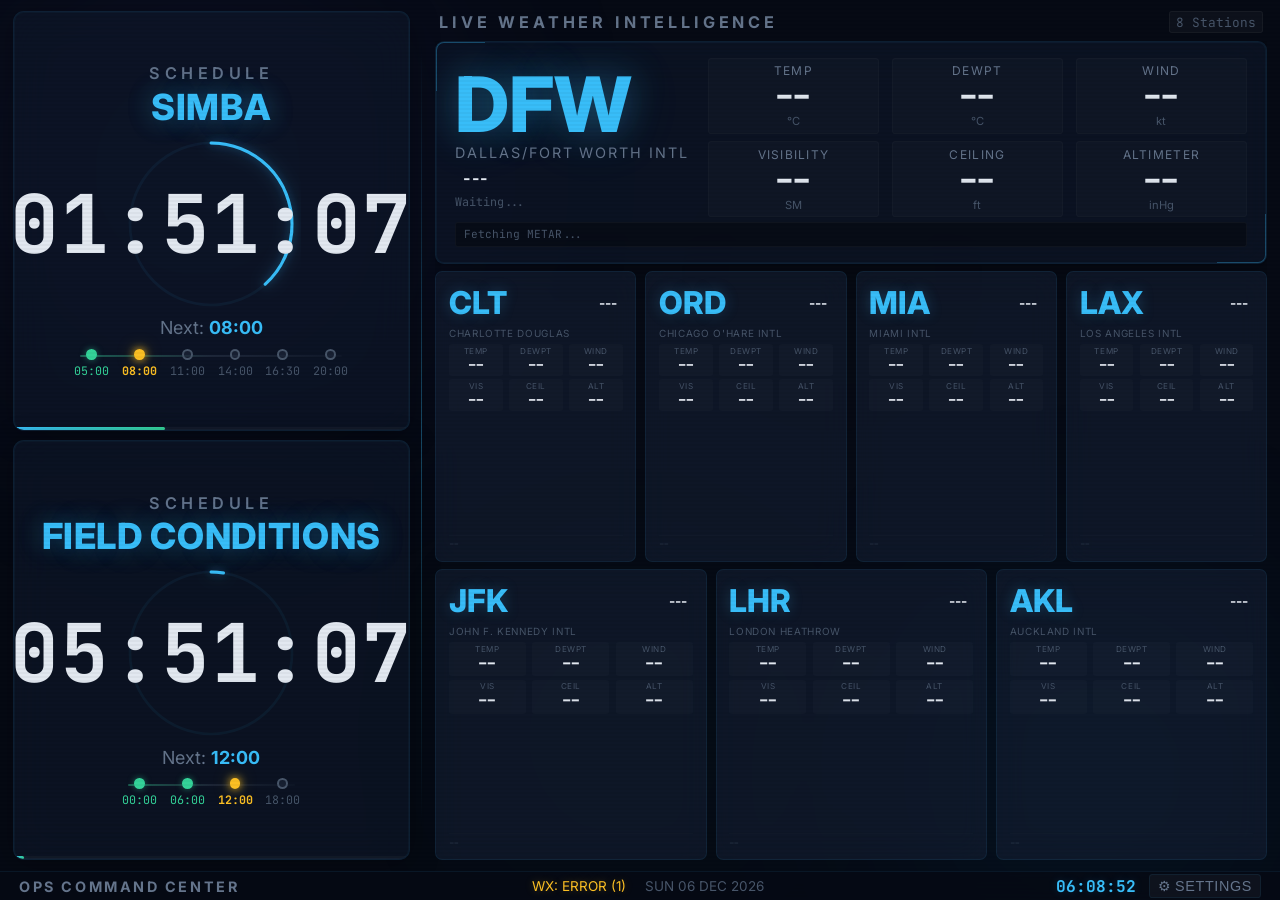
==== index.html @ a329bafd "Update schedule times for SIMBA and FIELD" ====
<!DOCTYPE html>
<html lang="en">
<head>
<meta charset="UTF-8">
<meta name="viewport" content="width=device-width, initial-scale=1.0">
<title>Operations Command Center</title>
<link rel="preconnect" href="https://fonts.googleapis.com">
<link rel="preconnect" href="https://fonts.gstatic.com" crossorigin>
<link href="https://fonts.googleapis.com/css2?family=Inter:wght@400;600;700;800&family=JetBrains+Mono:wght@400;700&display=swap" rel="stylesheet">
<style>
  :root {
    --bg-primary:    #060a14;
    --bg-card:       rgba(15, 23, 42, 0.65);
    --bg-card-alt:   rgba(22, 33, 55, 0.55);
    --bg-card-hover: rgba(30, 42, 66, 0.7);
    --border-color:  rgba(56, 189, 248, 0.08);
    --border-glow:   rgba(56, 189, 248, 0.22);
    --text-primary:  #e2e8f0;
    --text-muted:    #64748b;
    --text-dim:      #475569;
    --accent:        #38bdf8;
    --accent-glow:   rgba(56, 189, 248, 0.35);
    --accent-green:  #34d399;
    --accent-amber:  #fbbf24;
    --accent-red:    #f87171;
    --accent-purple: #a78bfa;
    --alert-bg:      rgba(251, 191, 36, 0.06);
    --alert-border:  rgba(251, 191, 36, 0.4);
    --alert-text:    #fbbf24;
    --alert-glow:    rgba(251, 191, 36, 0.3);
    --completed-dot: #34d399;
    --upcoming-dot:  rgba(30, 41, 59, 0.6);
    --glass-blur:    blur(20px);
    --ring-size:     clamp(9rem, 20vmin, 20rem);
    --bar-height:    3.2vh;
  }

  *, *::before, *::after {
    margin: 0; padding: 0; box-sizing: border-box;
  }

  html, body {
    width: 100vw;
    height: 100vh;
    overflow: hidden;
    font-family: 'Inter', 'Segoe UI', system-ui, -apple-system, sans-serif;
    background: var(--bg-primary);
    color: var(--text-primary);
  }

  /* ── Animated Background ── */
  .bg-mesh {
    position: fixed; inset: 0; z-index: 0;
    overflow: hidden; pointer-events: none;
  }
  .bg-mesh::before, .bg-mesh::after {
    content: ''; position: absolute;
    border-radius: 50%; filter: blur(120px); opacity: 0.25;
  }
  .bg-mesh::before {
    width: 55vw; height: 55vw;
    background: radial-gradient(circle, rgba(99, 102, 241, 0.45), transparent 70%);
    top: -20%; left: -12%;
    animation: mf1 25s ease-in-out infinite alternate;
  }
  .bg-mesh::after {
    width: 45vw; height: 45vw;
    background: radial-gradient(circle, rgba(14, 165, 233, 0.38), transparent 70%);
    bottom: -18%; right: -8%;
    animation: mf2 30s ease-in-out infinite alternate;
  }
  .bg-orb {
    position: absolute; width: 38vw; height: 38vw;
    border-radius: 50%; filter: blur(120px); opacity: 0.2;
    background: radial-gradient(circle, rgba(52, 211, 153, 0.2), transparent 70%);
    top: 55%; left: 30%;
    animation: mf3 22s ease-in-out infinite alternate;
  }
  .bg-orb2 {
    position: absolute; width: 30vw; height: 30vw;
    border-radius: 50%; filter: blur(120px); opacity: 0.18;
    background: radial-gradient(circle, rgba(251, 191, 36, 0.12), transparent 70%);
    top: 10%; right: 20%;
    animation: mf4 28s ease-in-out infinite alternate;
  }
  @keyframes mf1 { from { transform: translate(0,0) scale(1) } to { transform: translate(4vw, 6vh) scale(1.18) } }
  @keyframes mf2 { from { transform: translate(0,0) scale(1) } to { transform: translate(-5vw,-4vh) scale(1.12) } }
  @keyframes mf3 { from { transform: translate(0,0) scale(1) } to { transform: translate(6vw,-5vh) scale(0.88) } }
  @keyframes mf4 { from { transform: translate(0,0) scale(1) } to { transform: translate(-3vw, 4vh) scale(1.08) } }

  /* ── Scanlines Overlay ── */
  .scanlines {
    position: fixed; inset: 0; z-index: 2; pointer-events: none;
    background: repeating-linear-gradient(
      0deg, transparent, transparent 2px,
      rgba(0,0,0,0.03) 2px, rgba(0,0,0,0.03) 4px
    );
  }

  /* ── Main Layout ── */
  .dashboard {
    position: relative; z-index: 1;
    display: grid;
    grid-template-columns: 33vw 1fr;
    width: 100vw;
    height: calc(100vh - var(--bar-height));
  }

  /* ── Left Panel ── */
  .left-panel {
    display: grid; grid-template-rows: 1fr 1fr;
    gap: 1vh; padding: 1.2vh 1vw;
    position: relative;
  }
  .left-panel::after {
    content: ''; position: absolute;
    top: 5%; right: 0; bottom: 5%; width: 1px;
    background: linear-gradient(180deg, transparent, var(--accent-glow), transparent);
  }

  /* ── Right Panel ── */
  .right-panel {
    display: grid;
    grid-template-rows: auto 1fr;
    padding: 1.2vh 1vw;
    gap: 0.8vh;
    overflow: hidden;
  }

  /* ── Section Cards (Countdown) ── */
  .section-card {
    background: var(--bg-card);
    backdrop-filter: var(--glass-blur);
    -webkit-backdrop-filter: var(--glass-blur);
    border: 1px solid var(--border-color);
    border-radius: 1.2vmin;
    padding: 1.5vh 1.2vw;
    display: flex; flex-direction: column;
    justify-content: center; align-items: center;
    position: relative; overflow: hidden;
    transition: background 0.6s ease, border-color 0.6s ease, box-shadow 0.6s ease;
    box-shadow: 0 4px 30px rgba(0,0,0,0.3), inset 0 0 0 1px rgba(56, 189, 248, 0.04);
    animation: cardIn 0.8s ease-out both;
  }
  .section-card:nth-child(2) { animation-delay: 0.15s; }

  @keyframes cardIn {
    from { opacity: 0; transform: translateY(20px) scale(0.98); }
    to   { opacity: 1; transform: translateY(0) scale(1); }
  }

  .section-label {
    font-size: clamp(1rem, 1.8vmin, 1.8rem);
    text-transform: uppercase; letter-spacing: 0.35vw;
    color: var(--text-muted); margin-bottom: 0.2vh; font-weight: 600;
  }
  .section-title {
    font-size: clamp(2rem, 4vmin, 4rem);
    font-weight: 800; color: var(--accent); margin-bottom: 0.1vh;
    text-shadow: 0 0 25px var(--accent-glow), 0 0 50px rgba(56, 189, 248, 0.1);
    letter-spacing: 0.05vw;
  }

  /* ── Countdown Ring ── */
  .countdown-ring-wrap {
    position: relative;
    width: var(--ring-size); height: var(--ring-size);
    display: flex; align-items: center; justify-content: center;
    margin: 0.4vh 0;
  }
  .countdown-ring {
    position: absolute; inset: 0;
    width: 100%; height: 100%;
    transform: rotate(-90deg);
  }
  .ring-track  { fill: none; stroke: rgba(56, 189, 248, 0.06); stroke-width: 3; }
  .ring-fill   {
    fill: none; stroke: var(--accent); stroke-width: 3.5;
    stroke-linecap: round;
    transition: stroke-dashoffset 1s linear, stroke 0.6s ease;
    filter: drop-shadow(0 0 8px var(--accent-glow));
  }
  .ring-glow   {
    fill: none; stroke: var(--accent); stroke-width: 7;
    stroke-linecap: round; opacity: 0.12;
    transition: stroke-dashoffset 1s linear, stroke 0.6s ease;
    filter: blur(4px);
  }
  .ring-fill.alert-ring, .ring-glow.alert-ring {
    stroke: var(--accent-amber);
    filter: drop-shadow(0 0 10px var(--alert-glow));
  }

  .countdown-value {
    font-family: 'JetBrains Mono', monospace;
    font-size: clamp(3.5rem, 9vmin, 9rem);
    font-weight: 700; font-variant-numeric: tabular-nums;
    letter-spacing: 0.1vw; line-height: 1;
    color: var(--text-primary); z-index: 1;
    transition: color 0.6s ease, text-shadow 0.6s ease;
  }

  .next-label {
    font-size: clamp(1rem, 2vmin, 2rem);
    color: var(--text-muted); margin-bottom: 0.8vh;
  }
  .next-label span { color: var(--accent); font-weight: 700; }

  /* ── Progress Bar ── */
  .progress-track {
    position: absolute; bottom: 0; left: 0; right: 0; height: 3px;
    background: rgba(255,255,255,0.03);
    border-radius: 0 0 1.2vmin 1.2vmin; overflow: hidden;
  }
  .progress-fill {
    height: 100%; width: 0%;
    background: linear-gradient(90deg, var(--accent), var(--accent-green));
    border-radius: 0 2px 2px 0;
    transition: width 1s linear, background 0.6s ease;
    box-shadow: 0 0 8px rgba(56, 189, 248, 0.3);
  }
  .progress-fill.alert-progress {
    background: linear-gradient(90deg, var(--accent-amber), var(--accent-red));
    box-shadow: 0 0 8px rgba(251, 191, 36, 0.4);
  }

  /* ── Timeline Pips ── */
  .pip-row {
    display: flex; gap: 1vw;
    align-items: flex-start; margin-top: 0.4vh;
    position: relative;
  }
  .pip-row::before {
    content: ''; position: absolute;
    top: calc(clamp(0.3rem, 0.65vmin, 0.6rem));
    left: calc(clamp(0.3rem, 0.65vmin, 0.6rem));
    right: calc(clamp(0.3rem, 0.65vmin, 0.6rem));
    height: 2px;
    background: linear-gradient(90deg,
      rgba(52,211,153,0.4) 0%,
      rgba(71,85,105,0.3) 50%,
      rgba(30,41,59,0.2) 100%);
    z-index: 0; border-radius: 1px;
  }
  .pip {
    display: flex; flex-direction: column;
    align-items: center; gap: 0.3vh; z-index: 1;
  }
  .pip-dot {
    width: clamp(0.5rem, 1.2vmin, 1.1rem);
    height: clamp(0.5rem, 1.2vmin, 1.1rem);
    border-radius: 50%;
    background: var(--upcoming-dot);
    border: 2px solid var(--text-dim);
    transition: all 0.4s ease;
  }
  .pip-time {
    font-family: 'JetBrains Mono', monospace;
    font-size: clamp(0.7rem, 1.3vmin, 1.2rem);
    color: var(--text-dim); font-variant-numeric: tabular-nums;
  }
  .pip.completed .pip-dot {
    background: var(--completed-dot); border-color: var(--completed-dot);
    box-shadow: 0 0 6px rgba(52, 211, 153, 0.5);
  }
  .pip.completed .pip-time { color: var(--completed-dot); }
  .pip.current .pip-dot {
    background: var(--accent-amber); border-color: var(--accent-amber);
    box-shadow: 0 0 8px var(--accent-amber), 0 0 18px rgba(251,191,36,0.35);
    animation: pipPulse 1.5s ease-in-out infinite;
  }
  .pip.current .pip-time { color: var(--accent-amber); font-weight: 700; }

  @keyframes pipPulse {
    0%, 100% { box-shadow: 0 0 5px rgba(251,191,36,0.4), 0 0 12px rgba(251,191,36,0.15); }
    50%      { box-shadow: 0 0 12px rgba(251,191,36,0.9), 0 0 24px rgba(251,191,36,0.35); }
  }

  /* ── Alert State ── */
  .section-card.alert-active {
    background: var(--alert-bg);
    border-color: var(--alert-border);
    box-shadow: 0 0 50px rgba(251,191,36,0.1), inset 0 0 0 1px rgba(251,191,36,0.12);
    animation: secPulse 2s ease-in-out infinite;
  }
  .section-card.alert-active .countdown-value {
    color: var(--alert-text);
    text-shadow: 0 0 25px var(--alert-glow), 0 0 50px rgba(251,191,36,0.15);
  }
  .section-card.alert-active .section-title {
    color: var(--alert-text);
    text-shadow: 0 0 20px var(--alert-glow);
  }
  @keyframes secPulse {
    0%, 100% { box-shadow: 0 0 35px rgba(251,191,36,0.08), inset 0 0 0 1px rgba(251,191,36,0.08); }
    50%      { box-shadow: 0 0 60px rgba(251,191,36,0.2), inset 0 0 0 1px rgba(251,191,36,0.18); }
  }

  /* ── Weather Panel Header ── */
  .wx-panel-header {
    display: flex; align-items: center;
    justify-content: space-between; padding: 0 0.3vw;
  }
  .wx-panel-title {
    font-size: clamp(1rem, 1.8vmin, 1.7rem);
    text-transform: uppercase; letter-spacing: 0.3vw;
    color: var(--text-muted); font-weight: 700;
  }
  .wx-panel-badge {
    font-family: 'JetBrains Mono', monospace;
    font-size: clamp(0.8rem, 1.4vmin, 1.3rem);
    color: var(--text-dim);
    padding: 0.2vh 0.5vw;
    background: rgba(255,255,255,0.03);
    border-radius: 0.3vmin;
    border: 1px solid rgba(255,255,255,0.04);
  }

  /* ── Weather Content ── */
  .wx-content {
    display: grid;
    grid-template-rows: auto 1fr;
    gap: 0.8vh;
    overflow: hidden;
  }

  /* ── DFW Hero Card ── */
  .weather-hero {
    background: var(--bg-card);
    backdrop-filter: var(--glass-blur);
    -webkit-backdrop-filter: var(--glass-blur);
    border: 1px solid var(--border-color);
    border-radius: 1vmin;
    padding: 1.8vh 1.5vw;
    display: grid;
    grid-template-columns: auto 1fr;
    grid-template-rows: 1fr auto;
    gap: 0.5vh 1.5vw;
    align-items: center;
    box-shadow: 0 4px 30px rgba(0,0,0,0.3), inset 0 0 0 1px rgba(56,189,248,0.05);
    animation: cardIn 0.8s ease-out 0.2s both;
    position: relative; overflow: hidden;
  }
  .weather-hero::before {
    content: ''; position: absolute; top: -1px; left: -1px;
    width: 50px; height: 50px;
    border-top: 2px solid var(--accent);
    border-left: 2px solid var(--accent);
    border-radius: 1vmin 0 0 0; opacity: 0.3;
  }
  .weather-hero::after {
    content: ''; position: absolute; bottom: -1px; right: -1px;
    width: 50px; height: 50px;
    border-bottom: 2px solid var(--accent);
    border-right: 2px solid var(--accent);
    border-radius: 0 0 1vmin 0; opacity: 0.3;
  }

  .hero-left {
    grid-row: 1 / 2;
    display: flex; flex-direction: column;
    align-items: flex-start;
  }
  .hero-icao {
    font-family: 'Inter', sans-serif;
    font-size: clamp(4rem, 8.5vmin, 8.5rem);
    font-weight: 800; color: var(--accent); line-height: 1;
    text-shadow: 0 0 35px var(--accent-glow), 0 0 70px rgba(56,189,248,0.12);
  }
  .hero-airport-name {
    font-size: clamp(0.9rem, 1.6vmin, 1.5rem);
    color: var(--text-muted); text-transform: uppercase;
    letter-spacing: 0.15vw; margin-top: 0.2vh;
  }
  .hero-conditions {
    display: flex; align-items: center;
    gap: 0.5vw; margin-top: 0.5vh;
  }
  .hero-conditions-badge {
    font-size: clamp(1rem, 1.8vmin, 1.7rem);
    padding: 0.3vh 0.6vw; border-radius: 0.4vmin;
    font-weight: 700; letter-spacing: 0.05vw;
  }
  .hero-wx-icon {
    font-size: clamp(2.5rem, 4.5vmin, 4.5rem);
    line-height: 1;
    filter: drop-shadow(0 0 4px rgba(255,255,255,0.15));
  }
  .hero-obs-time {
    font-family: 'JetBrains Mono', monospace;
    font-size: clamp(0.7rem, 1.3vmin, 1.2rem);
    color: var(--text-dim); margin-top: 0.3vh;
  }

  .hero-details {
    grid-row: 1 / 2;
    display: grid;
    grid-template-columns: repeat(3, 1fr);
    gap: 0.6vw 1vw;
    align-self: center;
  }
  .hero-metric {
    display: flex; flex-direction: column;
    align-items: center; gap: 0.1vh;
    padding: 0.5vh 0.3vw;
    border-radius: 0.4vmin;
    background: rgba(255,255,255,0.02);
    border: 1px solid rgba(255,255,255,0.02);
  }
  .hero-metric-label {
    font-size: clamp(0.75rem, 1.3vmin, 1.2rem);
    text-transform: uppercase; letter-spacing: 0.1vw;
    color: var(--text-muted);
  }
  .hero-metric-value {
    font-family: 'JetBrains Mono', monospace;
    font-size: clamp(1.8rem, 3.8vmin, 3.8rem);
    font-weight: 700; color: var(--text-primary); line-height: 1;
  }
  .hero-metric-unit {
    font-size: clamp(0.7rem, 1.2vmin, 1.1rem);
    color: var(--text-dim);
  }

  .hero-metar-raw {
    grid-column: 1 / -1;
    font-family: 'JetBrains Mono', monospace;
    font-size: clamp(0.7rem, 1.2vmin, 1.1rem);
    color: var(--text-dim);
    background: rgba(0,0,0,0.3);
    padding: 0.5vh 0.6vw;
    border-radius: 0.3vmin;
    white-space: nowrap; overflow: hidden; text-overflow: ellipsis;
    border: 1px solid rgba(255,255,255,0.03);
  }

  /* ── Flight Category Badges ── */
  .cat-vfr  { background: rgba(52,211,153,0.12); color: #34d399; border: 1px solid rgba(52,211,153,0.2); }
  .cat-mvfr { background: rgba(96,165,250,0.12); color: #60a5fa; border: 1px solid rgba(96,165,250,0.2); }
  .cat-ifr  { background: rgba(248,113,113,0.12); color: #f87171; border: 1px solid rgba(248,113,113,0.2); }
  .cat-lifr { background: rgba(232,121,249,0.12); color: #e879f9; border: 1px solid rgba(232,121,249,0.2); }
  .wx-ok    { color: var(--text-muted); }
  .wx-stale { color: var(--accent-amber); text-shadow: 0 0 8px rgba(251,191,36,0.3); }

  /* ── Airport Grid ── */
  .airport-grid {
    display: grid;
    grid-template-columns: repeat(12, 1fr);
    grid-auto-rows: 1fr;
    gap: 0.8vh 0.7vw;
    overflow: hidden;
  }
  /* Row 1: 4 cards × 3 cols each = 12 */
  .airport-card:nth-child(-n+4) { grid-column: span 3; }
  /* Row 2: 3 cards × 4 cols each = 12 */
  .airport-card:nth-child(n+5)  { grid-column: span 4; }

  .airport-card {
    background: var(--bg-card-alt);
    backdrop-filter: blur(14px);
    -webkit-backdrop-filter: blur(14px);
    border: 1px solid var(--border-color);
    border-radius: 0.8vmin;
    padding: 1.2vh 1vw;
    display: flex; flex-direction: column; gap: 0.4vh;
    transition: all 0.3s ease;
    animation: cardIn 0.6s ease-out both;
    position: relative; overflow: hidden;
  }
  .airport-card:nth-child(1) { animation-delay: .25s; }
  .airport-card:nth-child(2) { animation-delay: .30s; }
  .airport-card:nth-child(3) { animation-delay: .35s; }
  .airport-card:nth-child(4) { animation-delay: .40s; }
  .airport-card:nth-child(5) { animation-delay: .45s; }
  .airport-card:nth-child(6) { animation-delay: .50s; }
  .airport-card:nth-child(7) { animation-delay: .55s; }
  .airport-card:hover {
    background: var(--bg-card-hover);
    border-color: var(--border-glow);
    box-shadow: 0 0 25px rgba(56,189,248,0.06);
    transform: translateY(-1px);
  }
  body.no-hover .airport-card:hover {
    background: var(--bg-card-alt);
    border-color: var(--border-color);
    box-shadow: none;
    transform: none;
  }
  body.no-color-code .val-green,
  body.no-color-code .val-amber,
  body.no-color-code .val-red {
    color: var(--text-primary) !important;
    text-shadow: none !important;
  }
  body.no-cat-accent .airport-card::before {
    display: none !important;
  }

  .airport-header {
    display: flex; justify-content: space-between;
    align-items: center; margin-bottom: 0.1vh;
  }
  .airport-icao-wrap {
    display: flex; align-items: center; gap: 0.3vw;
  }
  .airport-icao {
    font-size: clamp(1.8rem, 3.5vmin, 3.5rem);
    font-weight: 800; color: var(--accent);
    text-shadow: 0 0 14px rgba(56,189,248,0.25);
  }
  .airport-wx-icon {
    font-size: clamp(1.1rem, 2.2vmin, 2.1rem);
  }
  .airport-name {
    font-size: clamp(0.6rem, 1.1vmin, 1rem);
    color: var(--text-dim); text-transform: uppercase;
    letter-spacing: 0.05vw; margin-bottom: 0.2vh;
  }
  .airport-conditions {
    font-size: clamp(0.8rem, 1.5vmin, 1.4rem);
    padding: 0.2vh 0.45vw; border-radius: 0.3vmin; font-weight: 700;
  }

  .airport-metrics {
    display: grid; grid-template-columns: 1fr 1fr 1fr;
    gap: 0.4vh 0.5vw;
  }
  .airport-metric {
    display: flex; flex-direction: column;
    align-items: center; min-width: 0;
    padding: 0.3vh 0.2vw;
    border-radius: 0.3vmin;
    background: rgba(255,255,255,0.015);
  }
  .airport-metric-label {
    font-size: clamp(0.5rem, 0.9vmin, 0.85rem);
    color: var(--text-dim); text-transform: uppercase;
    letter-spacing: 0.04vw; line-height: 1.1;
  }
  .airport-metric-value {
    font-family: 'JetBrains Mono', monospace;
    font-size: clamp(0.85rem, 1.7vmin, 1.6rem);
    font-weight: 700; color: var(--text-primary);
    white-space: nowrap; overflow: hidden;
    text-overflow: ellipsis; max-width: 100%;
    line-height: 1.15;
  }

  /* ── Metric Value Color Coding ── */
  .val-green  { color: #34d399; text-shadow: 0 0 6px rgba(52,211,153,0.2); }
  .val-amber  { color: #fbbf24; text-shadow: 0 0 6px rgba(251,191,36,0.2); }
  .val-red    { color: #f87171; text-shadow: 0 0 6px rgba(248,113,113,0.25); }

  /* ── Flight Category Card Accent ── */
  .airport-card::before {
    content: ''; position: absolute; top: 8%; bottom: 8%;
    left: 0; width: 3px; border-radius: 0 2px 2px 0;
    background: var(--card-cat-color, transparent);
    box-shadow: 0 0 8px var(--card-cat-color, transparent);
    transition: background 0.5s ease, box-shadow 0.5s ease;
  }

  /* Row 2 cards get slightly bigger metric values since they have more room */
  .airport-card:nth-child(n+5) .airport-metric-value {
    font-size: clamp(0.95rem, 1.9vmin, 1.8rem);
  }

  .airport-metar-raw {
    font-family: 'JetBrains Mono', monospace;
    font-size: clamp(0.55rem, 1vmin, 0.95rem);
    color: var(--text-dim); opacity: 0.5;
    white-space: nowrap; overflow: hidden; text-overflow: ellipsis;
    margin-top: auto; padding-top: 0.3vh;
    border-top: 1px solid rgba(255,255,255,0.03);
  }

  /* ── Bottom Bar ── */
  .bottom-bar {
    position: fixed; bottom: 0; left: 0;
    width: 100vw; height: var(--bar-height);
    background: rgba(6,10,20,0.85);
    backdrop-filter: blur(16px);
    -webkit-backdrop-filter: blur(16px);
    border-top: 1px solid rgba(56,189,248,0.08);
    display: flex; justify-content: space-between;
    align-items: center;
    padding: 0 1.5vw;
    font-size: clamp(0.75rem, 1.4vmin, 1.3rem);
    color: var(--text-dim); z-index: 10;
  }
  .bottom-bar-title {
    letter-spacing: 0.2vw; font-weight: 700;
    color: var(--text-muted);
    font-size: clamp(0.85rem, 1.6vmin, 1.5rem);
  }
  .bottom-bar-center {
    display: flex; gap: 1.5vw; align-items: center;
    font-size: clamp(0.8rem, 1.5vmin, 1.4rem);
  }
  .clock {
    font-family: 'JetBrains Mono', monospace;
    color: var(--accent); font-variant-numeric: tabular-nums;
    font-weight: 700; font-size: clamp(1rem, 1.8vmin, 1.7rem);
    text-shadow: 0 0 10px rgba(56,189,248,0.2);
  }

  /* ── Settings Button ── */
  .settings-btn {
    background: rgba(255,255,255,0.04);
    border: 1px solid var(--border-color);
    border-radius: 0.4vmin;
    color: var(--text-muted);
    font-size: clamp(0.9rem, 1.6vmin, 1.5rem);
    padding: 0.3vh 0.6vw;
    cursor: pointer;
    transition: all 0.3s ease;
    display: flex; align-items: center; gap: 0.3vw;
    letter-spacing: 0.05vw;
  }
  .settings-btn:hover {
    color: var(--accent); border-color: var(--border-glow);
    box-shadow: 0 0 12px rgba(56,189,248,0.12);
    background: rgba(56,189,248,0.06);
  }
  .settings-btn .gear-icon {
    display: inline-block;
    transition: transform 0.5s ease;
  }
  .settings-btn:hover .gear-icon {
    transform: rotate(90deg);
  }

  /* ── Settings Modal ── */
  .settings-overlay {
    position: fixed; inset: 0; z-index: 200;
    background: rgba(0,0,0,0.65);
    backdrop-filter: blur(8px);
    display: flex; align-items: center; justify-content: center;
    opacity: 0; pointer-events: none;
    transition: opacity 0.35s ease;
  }
  .settings-overlay.open {
    opacity: 1; pointer-events: all;
  }
  .settings-modal {
    background: rgba(15,23,42,0.95);
    backdrop-filter: blur(24px);
    border: 1px solid var(--border-glow);
    border-radius: 1.2vmin;
    padding: 3vh 2.5vw;
    width: min(90vw, 600px);
    max-height: 85vh;
    overflow-y: auto;
    box-shadow: 0 0 80px rgba(56,189,248,0.12), 0 25px 60px rgba(0,0,0,0.5);
    transform: scale(0.92) translateY(20px);
    transition: transform 0.35s ease;
    scrollbar-width: thin;
    scrollbar-color: rgba(56,189,248,0.15) transparent;
  }
  .settings-overlay.open .settings-modal {
    transform: scale(1) translateY(0);
  }
  .settings-modal-header {
    display: flex; align-items: center; justify-content: space-between;
    margin-bottom: 2.5vh;
    padding-bottom: 1.5vh;
    border-bottom: 1px solid var(--border-color);
  }
  .settings-modal-title {
    font-size: clamp(1.2rem, 2.2vmin, 2rem);
    font-weight: 800; color: var(--accent);
    text-shadow: 0 0 20px var(--accent-glow);
    letter-spacing: 0.1vw;
  }
  .settings-close-btn {
    background: rgba(255,255,255,0.04);
    border: 1px solid var(--border-color);
    border-radius: 0.4vmin;
    color: var(--text-muted);
    font-size: clamp(1rem, 1.6vmin, 1.5rem);
    padding: 0.3vh 0.6vw;
    cursor: pointer;
    transition: all 0.3s ease;
  }
  .settings-close-btn:hover {
    color: var(--accent-red); border-color: rgba(248,113,113,0.3);
    background: rgba(248,113,113,0.08);
  }
  .settings-section {
    margin-bottom: 2.5vh;
  }
  .settings-section-title {
    font-size: clamp(0.85rem, 1.4vmin, 1.3rem);
    text-transform: uppercase; letter-spacing: 0.2vw;
    color: var(--text-muted); font-weight: 700;
    margin-bottom: 1.2vh;
  }
  .theme-grid {
    display: grid;
    grid-template-columns: repeat(3, 1fr);
    gap: 1vh 1vw;
  }
  .theme-card {
    background: rgba(255,255,255,0.02);
    border: 2px solid var(--border-color);
    border-radius: 0.8vmin;
    padding: 1.5vh 1vw;
    cursor: pointer;
    transition: all 0.3s ease;
    text-align: center;
  }
  .theme-card:hover {
    border-color: var(--border-glow);
    background: rgba(56,189,248,0.04);
    transform: translateY(-2px);
    box-shadow: 0 4px 20px rgba(0,0,0,0.3);
  }
  .theme-card.active {
    border-color: var(--accent);
    background: rgba(56,189,248,0.08);
    box-shadow: 0 0 25px rgba(56,189,248,0.15), inset 0 0 0 1px rgba(56,189,248,0.1);
  }
  .theme-preview {
    width: 100%; height: clamp(2rem, 4vmin, 3.5rem);
    border-radius: 0.4vmin; margin-bottom: 0.8vh;
    position: relative; overflow: hidden;
  }
  .theme-name {
    font-size: clamp(0.7rem, 1.2vmin, 1.1rem);
    font-weight: 700; color: var(--text-primary);
    margin-bottom: 0.2vh;
  }
  .theme-desc {
    font-size: clamp(0.55rem, 0.9vmin, 0.85rem);
    color: var(--text-dim);
  }
  .settings-option {
    display: flex; align-items: center; justify-content: space-between;
    padding: 1vh 0;
    border-bottom: 1px solid rgba(255,255,255,0.03);
  }
  .settings-option:last-child { border-bottom: none; }
  .settings-option-label {
    font-size: clamp(0.8rem, 1.3vmin, 1.2rem);
    color: var(--text-secondary);
  }
  .settings-option-desc {
    font-size: clamp(0.55rem, 0.9vmin, 0.85rem);
    color: var(--text-dim); margin-top: 0.2vh;
  }
  /* Toggle Switch */
  .toggle-switch {
    position: relative;
    width: clamp(2.5rem, 4vmin, 3.5rem);
    height: clamp(1.3rem, 2.2vmin, 2rem);
    background: rgba(255,255,255,0.08);
    border-radius: 2rem;
    cursor: pointer;
    transition: background 0.3s ease;
    border: 1px solid rgba(255,255,255,0.06);
  }
  .toggle-switch.on {
    background: rgba(56,189,248,0.3);
    border-color: rgba(56,189,248,0.4);
  }
  .toggle-switch::after {
    content: '';
    position: absolute;
    top: 2px; left: 2px;
    width: calc(clamp(1.3rem, 2.2vmin, 2rem) - 6px);
    height: calc(clamp(1.3rem, 2.2vmin, 2rem) - 6px);
    background: var(--text-muted);
    border-radius: 50%;
    transition: all 0.3s ease;
  }
  .toggle-switch.on::after {
    left: calc(100% - clamp(1.3rem, 2.2vmin, 2rem) + 4px);
    background: var(--accent);
    box-shadow: 0 0 8px var(--accent-glow);
  }

  /* ── Settings Select Dropdown ── */
  .settings-select {
    background: rgba(255,255,255,0.06);
    border: 1px solid rgba(255,255,255,0.1);
    border-radius: 0.4vmin;
    color: var(--text-primary);
    font-family: 'JetBrains Mono', monospace;
    font-size: clamp(0.65rem, 1.1vmin, 1rem);
    padding: 0.4vh 0.6vw;
    cursor: pointer;
    outline: none;
    transition: border-color 0.3s ease;
    -webkit-appearance: none;
    appearance: none;
    background-image: url("data:image/svg+xml,%3Csvg xmlns='http://www.w3.org/2000/svg' width='10' height='6'%3E%3Cpath d='M0 0l5 6 5-6z' fill='%2364748b'/%3E%3C/svg%3E");
    background-repeat: no-repeat;
    background-position: right 0.5vw center;
    padding-right: 1.5vw;
  }
  .settings-select:focus {
    border-color: var(--accent);
    box-shadow: 0 0 8px rgba(56,189,248,0.15);
  }
  .settings-select option {
    background: #1e293b;
    color: #e2e8f0;
  }

  /* ── Settings Range Slider ── */
  .settings-range-wrap {
    display: flex; align-items: center; gap: 0.5vw;
  }
  .settings-range-val {
    font-family: 'JetBrains Mono', monospace;
    font-size: clamp(0.6rem, 1vmin, 0.9rem);
    color: var(--accent); min-width: 2.5em; text-align: center;
  }
  .settings-range {
    -webkit-appearance: none; appearance: none;
    width: clamp(5rem, 10vmin, 8rem);
    height: 4px;
    background: rgba(255,255,255,0.08);
    border-radius: 2px;
    outline: none;
    cursor: pointer;
  }
  .settings-range::-webkit-slider-thumb {
    -webkit-appearance: none; appearance: none;
    width: clamp(0.8rem, 1.4vmin, 1.2rem);
    height: clamp(0.8rem, 1.4vmin, 1.2rem);
    background: var(--accent);
    border-radius: 50%;
    box-shadow: 0 0 6px var(--accent-glow);
    cursor: pointer;
  }
  .settings-range::-moz-range-thumb {
    width: clamp(0.8rem, 1.4vmin, 1.2rem);
    height: clamp(0.8rem, 1.4vmin, 1.2rem);
    background: var(--accent);
    border-radius: 50%;
    border: none;
    box-shadow: 0 0 6px var(--accent-glow);
    cursor: pointer;
  }
</style>
</head><body>
  <div class="bg-mesh"><div class="bg-orb"></div><div class="bg-orb2"></div></div>
  <div class="scanlines"></div>

  <div class="dashboard">
    <!-- ─── Left Panel: SIMBA & Field ─── -->
    <div class="left-panel">

      <div class="section-card" id="simba-section">
        <div class="section-label">Schedule</div>
        <div class="section-title">SIMBA</div>
        <div class="countdown-ring-wrap">
          <svg class="countdown-ring" viewBox="0 0 200 200">
            <circle class="ring-track" cx="100" cy="100" r="90"/>
            <circle class="ring-glow"  cx="100" cy="100" r="90" id="simba-ring-glow" stroke-dasharray="565.49" stroke-dashoffset="565.49"/>
            <circle class="ring-fill"  cx="100" cy="100" r="90" id="simba-ring"      stroke-dasharray="565.49" stroke-dashoffset="565.49"/>
          </svg>
          <div class="countdown-value" id="simba-countdown">--:--:--</div>
        </div>
        <div class="next-label">Next: <span id="simba-next">--:--</span></div>
        <div class="pip-row" id="simba-pips"></div>
        <div class="progress-track"><div class="progress-fill" id="simba-progress"></div></div>
      </div>

      <div class="section-card" id="field-section">
        <div class="section-label">Schedule</div>
        <div class="section-title">FIELD CONDITIONS</div>
        <div class="countdown-ring-wrap">
          <svg class="countdown-ring" viewBox="0 0 200 200">
            <circle class="ring-track" cx="100" cy="100" r="90"/>
            <circle class="ring-glow"  cx="100" cy="100" r="90" id="field-ring-glow" stroke-dasharray="565.49" stroke-dashoffset="565.49"/>
            <circle class="ring-fill"  cx="100" cy="100" r="90" id="field-ring"      stroke-dasharray="565.49" stroke-dashoffset="565.49"/>
          </svg>
          <div class="countdown-value" id="field-countdown">--:--:--</div>
        </div>
        <div class="next-label">Next: <span id="field-next">--:--</span></div>
        <div class="pip-row" id="field-pips"></div>
        <div class="progress-track"><div class="progress-fill" id="field-progress"></div></div>
      </div>

    </div>

    <!-- ─── Right Panel: Weather ─── -->
    <div class="right-panel">

      <div class="wx-panel-header">
        <div class="wx-panel-title">Live Weather Intelligence</div>
        <div class="wx-panel-badge">8 Stations</div>
      </div>

      <div class="wx-content">
        <!-- DFW Hero Card -->
        <div class="weather-hero" id="wx-dfw">
          <div class="hero-left">
            <a href="dfw.html" style="text-decoration:none;color:inherit;" title="Open detailed DFW weather">
              <div class="hero-icao" style="cursor:pointer;">DFW</div>
            </a>
            <div class="hero-airport-name">Dallas/Fort Worth Intl</div>
            <div class="hero-conditions">
              <span class="hero-conditions-badge" id="dfw-cat">---</span>
              <span class="hero-wx-icon" id="dfw-icon"></span>
            </div>
            <div class="hero-obs-time" id="dfw-obs">Waiting...</div>
          </div>
          <div class="hero-details">
            <div class="hero-metric">
              <div class="hero-metric-label">Temp</div>
              <div class="hero-metric-value" id="dfw-temp">--</div>
              <div class="hero-metric-unit">&deg;C</div>
            </div>
            <div class="hero-metric">
              <div class="hero-metric-label">Dewpt</div>
              <div class="hero-metric-value" id="dfw-dewpt">--</div>
              <div class="hero-metric-unit">&deg;C</div>
            </div>
            <div class="hero-metric">
              <div class="hero-metric-label">Wind</div>
              <div class="hero-metric-value" id="dfw-wind">--</div>
              <div class="hero-metric-unit">kt</div>
            </div>
            <div class="hero-metric">
              <div class="hero-metric-label">Visibility</div>
              <div class="hero-metric-value" id="dfw-vis">--</div>
              <div class="hero-metric-unit">SM</div>
            </div>
            <div class="hero-metric">
              <div class="hero-metric-label">Ceiling</div>
              <div class="hero-metric-value" id="dfw-ceil">--</div>
              <div class="hero-metric-unit">ft</div>
            </div>
            <div class="hero-metric">
              <div class="hero-metric-label">Altimeter</div>
              <div class="hero-metric-value" id="dfw-alt">--</div>
              <div class="hero-metric-unit">inHg</div>
            </div>
          </div>
          <div class="hero-metar-raw" id="dfw-metar">Fetching METAR...</div>
        </div>

        <!-- Airport Grid (7 stations) -->
        <div class="airport-grid">

          <div class="airport-card" id="wx-clt">
            <div class="airport-header">
              <div class="airport-icao-wrap">
                <a href="clt.html" style="text-decoration:none;color:inherit;" title="Open detailed CLT weather"><span class="airport-icao" style="cursor:pointer;">CLT</span></a>
                <span class="airport-wx-icon" id="clt-icon"></span>
              </div>
              <span class="airport-conditions" id="clt-cat">---</span>
            </div>
            <div class="airport-name">Charlotte Douglas</div>
            <div class="airport-metrics">
              <div class="airport-metric"><span class="airport-metric-label">Temp</span><span class="airport-metric-value" id="clt-temp">--</span></div>
              <div class="airport-metric"><span class="airport-metric-label">Dewpt</span><span class="airport-metric-value" id="clt-dewpt">--</span></div>
              <div class="airport-metric"><span class="airport-metric-label">Wind</span><span class="airport-metric-value" id="clt-wind">--</span></div>
              <div class="airport-metric"><span class="airport-metric-label">Vis</span><span class="airport-metric-value" id="clt-vis">--</span></div>
              <div class="airport-metric"><span class="airport-metric-label">Ceil</span><span class="airport-metric-value" id="clt-ceil">--</span></div>
              <div class="airport-metric"><span class="airport-metric-label">Alt</span><span class="airport-metric-value" id="clt-alt">--</span></div>
            </div>
            <div class="airport-metar-raw" id="clt-metar">--</div>
          </div>

          <div class="airport-card" id="wx-ord">
            <div class="airport-header">
              <div class="airport-icao-wrap">
                <span class="airport-icao">ORD</span>
                <span class="airport-wx-icon" id="ord-icon"></span>
              </div>
              <span class="airport-conditions" id="ord-cat">---</span>
            </div>
            <div class="airport-name">Chicago O'Hare Intl</div>
            <div class="airport-metrics">
              <div class="airport-metric"><span class="airport-metric-label">Temp</span><span class="airport-metric-value" id="ord-temp">--</span></div>
              <div class="airport-metric"><span class="airport-metric-label">Dewpt</span><span class="airport-metric-value" id="ord-dewpt">--</span></div>
              <div class="airport-metric"><span class="airport-metric-label">Wind</span><span class="airport-metric-value" id="ord-wind">--</span></div>
              <div class="airport-metric"><span class="airport-metric-label">Vis</span><span class="airport-metric-value" id="ord-vis">--</span></div>
              <div class="airport-metric"><span class="airport-metric-label">Ceil</span><span class="airport-metric-value" id="ord-ceil">--</span></div>
              <div class="airport-metric"><span class="airport-metric-label">Alt</span><span class="airport-metric-value" id="ord-alt">--</span></div>
            </div>
            <div class="airport-metar-raw" id="ord-metar">--</div>
          </div>

          <div class="airport-card" id="wx-mia">
            <div class="airport-header">
              <div class="airport-icao-wrap">
                <span class="airport-icao">MIA</span>
                <span class="airport-wx-icon" id="mia-icon"></span>
              </div>
              <span class="airport-conditions" id="mia-cat">---</span>
            </div>
            <div class="airport-name">Miami Intl</div>
            <div class="airport-metrics">
              <div class="airport-metric"><span class="airport-metric-label">Temp</span><span class="airport-metric-value" id="mia-temp">--</span></div>
              <div class="airport-metric"><span class="airport-metric-label">Dewpt</span><span class="airport-metric-value" id="mia-dewpt">--</span></div>
              <div class="airport-metric"><span class="airport-metric-label">Wind</span><span class="airport-metric-value" id="mia-wind">--</span></div>
              <div class="airport-metric"><span class="airport-metric-label">Vis</span><span class="airport-metric-value" id="mia-vis">--</span></div>
              <div class="airport-metric"><span class="airport-metric-label">Ceil</span><span class="airport-metric-value" id="mia-ceil">--</span></div>
              <div class="airport-metric"><span class="airport-metric-label">Alt</span><span class="airport-metric-value" id="mia-alt">--</span></div>
            </div>
            <div class="airport-metar-raw" id="mia-metar">--</div>
          </div>

          <div class="airport-card" id="wx-lax">
            <div class="airport-header">
              <div class="airport-icao-wrap">
                <span class="airport-icao">LAX</span>
                <span class="airport-wx-icon" id="lax-icon"></span>
              </div>
              <span class="airport-conditions" id="lax-cat">---</span>
            </div>
            <div class="airport-name">Los Angeles Intl</div>
            <div class="airport-metrics">
              <div class="airport-metric"><span class="airport-metric-label">Temp</span><span class="airport-metric-value" id="lax-temp">--</span></div>
              <div class="airport-metric"><span class="airport-metric-label">Dewpt</span><span class="airport-metric-value" id="lax-dewpt">--</span></div>
              <div class="airport-metric"><span class="airport-metric-label">Wind</span><span class="airport-metric-value" id="lax-wind">--</span></div>
              <div class="airport-metric"><span class="airport-metric-label">Vis</span><span class="airport-metric-value" id="lax-vis">--</span></div>
              <div class="airport-metric"><span class="airport-metric-label">Ceil</span><span class="airport-metric-value" id="lax-ceil">--</span></div>
              <div class="airport-metric"><span class="airport-metric-label">Alt</span><span class="airport-metric-value" id="lax-alt">--</span></div>
            </div>
            <div class="airport-metar-raw" id="lax-metar">--</div>
          </div>

          <div class="airport-card" id="wx-jfk">
            <div class="airport-header">
              <div class="airport-icao-wrap">
                <span class="airport-icao">JFK</span>
                <span class="airport-wx-icon" id="jfk-icon"></span>
              </div>
              <span class="airport-conditions" id="jfk-cat">---</span>
            </div>
            <div class="airport-name">John F. Kennedy Intl</div>
            <div class="airport-metrics">
              <div class="airport-metric"><span class="airport-metric-label">Temp</span><span class="airport-metric-value" id="jfk-temp">--</span></div>
              <div class="airport-metric"><span class="airport-metric-label">Dewpt</span><span class="airport-metric-value" id="jfk-dewpt">--</span></div>
              <div class="airport-metric"><span class="airport-metric-label">Wind</span><span class="airport-metric-value" id="jfk-wind">--</span></div>
              <div class="airport-metric"><span class="airport-metric-label">Vis</span><span class="airport-metric-value" id="jfk-vis">--</span></div>
              <div class="airport-metric"><span class="airport-metric-label">Ceil</span><span class="airport-metric-value" id="jfk-ceil">--</span></div>
              <div class="airport-metric"><span class="airport-metric-label">Alt</span><span class="airport-metric-value" id="jfk-alt">--</span></div>
            </div>
            <div class="airport-metar-raw" id="jfk-metar">--</div>
          </div>

          <div class="airport-card" id="wx-lhr">
            <div class="airport-header">
              <div class="airport-icao-wrap">
                <span class="airport-icao">LHR</span>
                <span class="airport-wx-icon" id="lhr-icon"></span>
              </div>
              <span class="airport-conditions" id="lhr-cat">---</span>
            </div>
            <div class="airport-name">London Heathrow</div>
            <div class="airport-metrics">
              <div class="airport-metric"><span class="airport-metric-label">Temp</span><span class="airport-metric-value" id="lhr-temp">--</span></div>
              <div class="airport-metric"><span class="airport-metric-label">Dewpt</span><span class="airport-metric-value" id="lhr-dewpt">--</span></div>
              <div class="airport-metric"><span class="airport-metric-label">Wind</span><span class="airport-metric-value" id="lhr-wind">--</span></div>
              <div class="airport-metric"><span class="airport-metric-label">Vis</span><span class="airport-metric-value" id="lhr-vis">--</span></div>
              <div class="airport-metric"><span class="airport-metric-label">Ceil</span><span class="airport-metric-value" id="lhr-ceil">--</span></div>
              <div class="airport-metric"><span class="airport-metric-label">Alt</span><span class="airport-metric-value" id="lhr-alt">--</span></div>
            </div>
            <div class="airport-metar-raw" id="lhr-metar">--</div>
          </div>

          <div class="airport-card" id="wx-akl">
            <div class="airport-header">
              <div class="airport-icao-wrap">
                <span class="airport-icao">AKL</span>
                <span class="airport-wx-icon" id="akl-icon"></span>
              </div>
              <span class="airport-conditions" id="akl-cat">---</span>
            </div>
            <div class="airport-name">Auckland Intl</div>
            <div class="airport-metrics">
              <div class="airport-metric"><span class="airport-metric-label">Temp</span><span class="airport-metric-value" id="akl-temp">--</span></div>
              <div class="airport-metric"><span class="airport-metric-label">Dewpt</span><span class="airport-metric-value" id="akl-dewpt">--</span></div>
              <div class="airport-metric"><span class="airport-metric-label">Wind</span><span class="airport-metric-value" id="akl-wind">--</span></div>
              <div class="airport-metric"><span class="airport-metric-label">Vis</span><span class="airport-metric-value" id="akl-vis">--</span></div>
              <div class="airport-metric"><span class="airport-metric-label">Ceil</span><span class="airport-metric-value" id="akl-ceil">--</span></div>
              <div class="airport-metric"><span class="airport-metric-label">Alt</span><span class="airport-metric-value" id="akl-alt">--</span></div>
            </div>
            <div class="airport-metar-raw" id="akl-metar">--</div>
          </div>

        </div><!-- /airport-grid -->
      </div><!-- /wx-content -->
    </div><!-- /right-panel -->
  </div><!-- /dashboard -->

  <!-- ─── Bottom Bar ─── -->
  <div class="bottom-bar">
    <span class="bottom-bar-title">OPS COMMAND CENTER</span>
    <div class="bottom-bar-center">
      <span id="wx-status" class="wx-ok">WX: Initializing</span>
      <span id="date-display"></span>
    </div>
    <div style="display:flex;align-items:center;gap:1vw;">
      <span class="clock" id="live-clock">--:--:--</span>
      <button class="settings-btn" id="settings-btn" title="Settings">
        <span class="gear-icon">&#9881;</span> SETTINGS
      </button>
    </div>
  </div>

  <!-- ─── Settings Modal ─── -->
  <div class="settings-overlay" id="settings-overlay">
    <div class="settings-modal">
      <div class="settings-modal-header">
        <span class="settings-modal-title">&#9881; Settings</span>
        <button class="settings-close-btn" id="settings-close">&times;</button>
      </div>

      <!-- Themes -->
      <div class="settings-section">
        <div class="settings-section-title">Theme</div>
        <div class="theme-grid" id="theme-grid">

          <div class="theme-card active" data-theme="default">
            <div class="theme-preview" style="background:linear-gradient(135deg,#060a14,#0f172a,#1e293b);"></div>
            <div class="theme-name">Deep Space</div>
            <div class="theme-desc">Default dark blue theme</div>
          </div>

          <div class="theme-card" data-theme="midnight">
            <div class="theme-preview" style="background:linear-gradient(135deg,#0a0a0f,#1a1a2e,#16213e);"></div>
            <div class="theme-name">Midnight</div>
            <div class="theme-desc">Ultra dark indigo</div>
          </div>

          <div class="theme-card" data-theme="emerald">
            <div class="theme-preview" style="background:linear-gradient(135deg,#041210,#0a2520,#0f3b30);"></div>
            <div class="theme-name">Emerald Ops</div>
            <div class="theme-desc">Green tactical display</div>
          </div>

          <div class="theme-card" data-theme="amber">
            <div class="theme-preview" style="background:linear-gradient(135deg,#140e04,#251a0a,#3b2810);"></div>
            <div class="theme-name">Amber Alert</div>
            <div class="theme-desc">Warm amber operations</div>
          </div>

          <div class="theme-card" data-theme="crimson">
            <div class="theme-preview" style="background:linear-gradient(135deg,#140408,#250a10,#3b101a);"></div>
            <div class="theme-name">Crimson</div>
            <div class="theme-desc">Red-toned dark theme</div>
          </div>

          <div class="theme-card" data-theme="arctic">
            <div class="theme-preview" style="background:linear-gradient(135deg,#0a1018,#101c2e,#182a40);"></div>
            <div class="theme-name">Arctic</div>
            <div class="theme-desc">Ice-cold pale blue</div>
          </div>

        </div>
      </div>

      <!-- Display Options -->
      <div class="settings-section">
        <div class="settings-section-title">Display</div>
        <div class="settings-option">
          <div>
            <div class="settings-option-label">Scanlines Effect</div>
            <div class="settings-option-desc">CRT-style overlay lines</div>
          </div>
          <div class="toggle-switch on" id="toggle-scanlines"></div>
        </div>
        <div class="settings-option">
          <div>
            <div class="settings-option-label">Background Animation</div>
            <div class="settings-option-desc">Floating orb animations</div>
          </div>
          <div class="toggle-switch on" id="toggle-bg-anim"></div>
        </div>
        <div class="settings-option">
          <div>
            <div class="settings-option-label">Card Hover Effects</div>
            <div class="settings-option-desc">Glow on hover for airport cards</div>
          </div>
          <div class="toggle-switch on" id="toggle-hover"></div>
        </div>
        <div class="settings-option">
          <div>
            <div class="settings-option-label">Metric Color Coding</div>
            <div class="settings-option-desc">Color wind/vis/ceiling by severity</div>
          </div>
          <div class="toggle-switch on" id="toggle-color-code"></div>
        </div>
        <div class="settings-option">
          <div>
            <div class="settings-option-label">Category Accent Bars</div>
            <div class="settings-option-desc">Flight-cat color bar on cards</div>
          </div>
          <div class="toggle-switch on" id="toggle-cat-accent"></div>
        </div>
        <div class="settings-option">
          <div>
            <div class="settings-option-label">Raw METAR Display</div>
            <div class="settings-option-desc">Show raw METAR text on cards</div>
          </div>
          <div class="toggle-switch on" id="toggle-metar"></div>
        </div>
      </div>

      <!-- Clock & Data -->
      <div class="settings-section">
        <div class="settings-section-title">Clock & Data</div>
        <div class="settings-option">
          <div>
            <div class="settings-option-label">Clock Format</div>
            <div class="settings-option-desc">12-hour or 24-hour clock</div>
          </div>
          <select class="settings-select" id="select-clock-fmt">
            <option value="24h">24H</option>
            <option value="12h">12H</option>
          </select>
        </div>
        <div class="settings-option">
          <div>
            <div class="settings-option-label">Weather Poll Interval</div>
            <div class="settings-option-desc">How often to refresh weather</div>
          </div>
          <select class="settings-select" id="select-wx-poll">
            <option value="60000">1 min</option>
            <option value="180000">3 min</option>
            <option value="300000" selected>5 min</option>
            <option value="600000">10 min</option>
          </select>
        </div>
        <div class="settings-option">
          <div>
            <div class="settings-option-label">Display Scale</div>
            <div class="settings-option-desc">Adjust size for wall display</div>
          </div>
          <div class="settings-range-wrap">
            <input type="range" class="settings-range" id="range-scale" min="80" max="150" value="100" step="5">
            <span class="settings-range-val" id="scale-val">100%</span>
          </div>
        </div>
      </div>

      <!-- Brightness -->
      <div class="settings-section">
        <div class="settings-section-title">Brightness & Contrast</div>
        <div class="settings-option">
          <div>
            <div class="settings-option-label">Screen Brightness</div>
            <div class="settings-option-desc">Dim for dark rooms</div>
          </div>
          <div class="settings-range-wrap">
            <input type="range" class="settings-range" id="range-brightness" min="40" max="100" value="100" step="5">
            <span class="settings-range-val" id="brightness-val">100%</span>
          </div>
        </div>
      </div>
    </div>
  </div>
  <!-- ─── JavaScript ─── -->
  <script>
    /* ═══════════════════════════════════════════════════════════════
       OPERATIONS COMMAND CENTER — JavaScript Engine
       ═══════════════════════════════════════════════════════════════ */

    // ── Schedules (24h local time [hour, minute]) ──
    const SIMBA = [[5,0],[8,0],[11,0],[14,0],[16,30],[20,0]];
    const FIELD = [[0,0],[6,0],[12,0],[18,0]];

    // ── Alert: 10 minutes before event ──
    const ALERT_WINDOW_MS = 10 * 60 * 1000;
    const CIRC = 565.49;

    // ── Weather Config ──
    const STATIONS = {
      dfw: 'KDFW', clt: 'KCLT', ord: 'KORD', mia: 'KMIA',
      lax: 'KLAX', jfk: 'KJFK', lhr: 'EGLL', akl: 'NZAA'
    };
    const WX_BASE  = 'https://aviationweather.gov/api/data/metar';
    const WX_PROXIES = [
      '',  // try direct first (aviationweather.gov supports CORS)
      'https://api.allorigins.win/raw?url='
    ];
    const WPOLL = 5 * 60 * 1000;     // poll every 5 min
    const STALE_MS = 15 * 60 * 1000; // stale after 15 min
    const FETCH_TIMEOUT = 30000;      // 30s fetch timeout
    const MAX_CONSECUTIVE_ERRORS = 10; // reload after this many consecutive fetch failures
    const AUTO_RELOAD_MS = 12 * 60 * 60 * 1000; // auto-reload every 12 hours for memory hygiene
    const pageLoadTime = Date.now();
    let lastWxFetch = 0;
    let consecutiveFetchErrors = 0;

    // ── Settings State (moved early to avoid temporal dead zone) ──
    let settings = {
      theme: 'default',
      scanlines: true,
      bgAnim: true,
      hoverEffects: true,
      colorCode: true,
      catAccent: true,
      showMetar: true,
      clockFmt: '24h',
      wxPoll: 300000,
      scale: 100,
      brightness: 100
    };
    // Load saved settings early
    try {
      const saved = localStorage.getItem('ops-settings');
      if (saved) settings = { ...settings, ...JSON.parse(saved) };
    } catch(e) {}

    // ── DOM References ──
    const $ = id => document.getElementById(id);

    const simbaPips = $('simba-pips'), fieldPips = $('field-pips');
    const simbaSec  = $('simba-section'), fieldSec  = $('field-section');
    const simbaCD   = $('simba-countdown'), fieldCD   = $('field-countdown');
    const simbaNx   = $('simba-next'),  fieldNx   = $('field-next');
    const simbaRing = $('simba-ring'),  fieldRing = $('field-ring');
    const simbaGlow = $('simba-ring-glow'), fieldGlow = $('field-ring-glow');
    const simbaBar  = $('simba-progress'),  fieldBar  = $('field-progress');
    const clockEl   = $('live-clock'), dateEl = $('date-display'), wxStatus = $('wx-status');

    // ── Helpers ──
    function pad2(n) { return String(n).padStart(2, '0'); }
    function pad3(n) { return String(n).padStart(3, '0'); }
    function fmtHHMM(h, m) { return pad2(h) + ':' + pad2(m); }

    function fmtCountdown(ms) {
      if (ms <= 0) return '00:00:00';
      const h = Math.floor(ms / 3600000);
      const m = Math.floor((ms % 3600000) / 60000);
      const s = Math.floor((ms % 60000) / 1000);
      return pad2(h) + ':' + pad2(m) + ':' + pad2(s);
    }

    function buildTime(d, hm) {
      const t = new Date(d);
      t.setHours(hm[0], hm[1], 0, 0);
      return t;
    }

    // ── Build Pip Timeline ──
    function buildPips(container, schedule) {
      container.innerHTML = '';
      schedule.forEach(hm => {
        const pip = document.createElement('div');
        pip.className = 'pip';
        pip.innerHTML =
          '<div class="pip-dot"></div>' +
          '<div class="pip-time">' + fmtHHMM(hm[0], hm[1]) + '</div>';
        container.appendChild(pip);
      });
    }

    // ── Update Section (countdown, ring, pips, alert state) ──
    function updateSection(now, sch, pips, secEl, cdEl, nxEl, ringEl, glowEl, progEl) {
      const today = [];
      sch.forEach(hm => today.push(buildTime(now, hm)));

      // Update pip states
      const pipEls = pips.querySelectorAll('.pip');
      let nextIdx = -1;
      for (let i = 0; i < today.length; i++) {
        pipEls[i].classList.remove('completed', 'current');
        if (now >= today[i]) {
          pipEls[i].classList.add('completed');
        } else if (nextIdx === -1) {
          nextIdx = i;
          pipEls[i].classList.add('current');
        }
      }

      // Find next and previous event times
      let nextTime, prevTime;
      if (nextIdx === -1) {
        // All events done today, wrap to first event tomorrow
        prevTime = today[today.length - 1];
        nextTime = new Date(today[0]);
        nextTime.setDate(nextTime.getDate() + 1);
      } else if (nextIdx === 0) {
        // Before first event, prev is last event yesterday
        prevTime = new Date(today[today.length - 1]);
        prevTime.setDate(prevTime.getDate() - 1);
        nextTime = today[0];
      } else {
        prevTime = today[nextIdx - 1];
        nextTime = today[nextIdx];
      }

      const diff = nextTime - now;
      cdEl.textContent = fmtCountdown(diff);
      nxEl.textContent = fmtHHMM(nextTime.getHours(), nextTime.getMinutes());

      // Ring + bar progress: full interval between prev → next event
      const totalInterval = nextTime - prevTime;
      const elapsed = now - prevTime;
      const ratio = Math.max(0, Math.min(1, elapsed / totalInterval));
      const offset = CIRC * (1 - ratio);
      ringEl.style.strokeDashoffset = offset;
      glowEl.style.strokeDashoffset = offset;

      // Progress bar
      progEl.style.width = (ratio * 100) + '%';

      // Alert state (10 min before)
      const isAlert = diff <= ALERT_WINDOW_MS && diff > 0;
      secEl.classList.toggle('alert-active', isAlert);
      ringEl.classList.toggle('alert-ring', isAlert);
      glowEl.classList.toggle('alert-ring', isAlert);
      progEl.classList.toggle('alert-progress', isAlert);
      if (isAlert) {
        cdEl.style.color = '';
        cdEl.style.textShadow = '';
      } else {
        cdEl.style.color = '';
        cdEl.style.textShadow = '';
      }
    }

    // ── Main Tick (every second) ──
    function tick() {
      const now = new Date();

      // Update clock
      clockEl.textContent = pad2(now.getHours()) + ':' + pad2(now.getMinutes()) + ':' + pad2(now.getSeconds());

      // Update date
      const days = ['SUN','MON','TUE','WED','THU','FRI','SAT'];
      const months = ['JAN','FEB','MAR','APR','MAY','JUN','JUL','AUG','SEP','OCT','NOV','DEC'];
      dateEl.textContent = days[now.getDay()] + ' ' + pad2(now.getDate()) + ' ' + months[now.getMonth()] + ' ' + now.getFullYear();

      // Update sections
      updateSection(now, SIMBA, simbaPips, simbaSec, simbaCD, simbaNx, simbaRing, simbaGlow, simbaBar);
      updateSection(now, FIELD, fieldPips, fieldSec, fieldCD, fieldNx, fieldRing, fieldGlow, fieldBar);

      // Wx staleness check
      if (lastWxFetch > 0) {
        const age = Date.now() - lastWxFetch;
        if (age > STALE_MS) {
          wxStatus.textContent = 'WX: STALE (' + Math.floor(age / 60000) + 'm ago)';
          wxStatus.className = 'wx-stale';
        }
      }
    }

    // ── Weather Icon from METAR ──
    function getWxIcon(wx, clouds) {
      const w = (wx || '').toLowerCase();
      if (w.includes('ts') || w.includes('thunder'))  return '\u26C8\uFE0F';
      if (w.includes('sn') || w.includes('snow'))     return '\u2744\uFE0F';
      if (w.includes('fz') || w.includes('freez'))    return '\u{1F9CA}';
      if (w.includes('ra') || w.includes('rain') || w.includes('dz')) return '\u{1F327}\uFE0F';
      if (w.includes('fg') || w.includes('fog'))      return '\u{1F32B}\uFE0F';
      if (w.includes('br') || w.includes('mist') || w.includes('hz') || w.includes('haze')) return '\u{1F32B}\uFE0F';
      if (clouds) {
        for (const c of clouds) {
          if (c.cover === 'OVC' || c.cover === 'BKN') return '\u2601\uFE0F';
          if (c.cover === 'SCT') return '\u26C5';
          if (c.cover === 'FEW') return '\u{1F324}\uFE0F';
        }
      }
      return '\u2600\uFE0F';
    }

    // ── Ceiling from cloud layers ──
    function getCeiling(clouds) {
      if (!clouds || clouds.length === 0) return 'CLR';
      let lowest = null;
      for (const c of clouds) {
        if (c.cover === 'BKN' || c.cover === 'OVC') {
          const base = c.base || 0;
          if (lowest === null || base < lowest) lowest = base;
        }
      }
      if (lowest !== null) return lowest.toLocaleString();
      // No ceiling, report lowest layer
      const first = clouds[0];
      return (first.cover || 'CLR') + (first.base ? ' ' + first.base.toLocaleString() : '');
    }

    // ── Color-code metric values based on aviation severity ──
    function colorWind(el, wspd, wgst) {
      if (!settings.colorCode) { el.className = 'airport-metric-value'; return; }
      const spd = wgst || wspd;
      el.className = 'airport-metric-value' + (spd >= 25 ? ' val-red' : spd >= 15 ? ' val-amber' : '');
    }
    function colorVis(el, vis) {
      if (!settings.colorCode) { el.className = 'airport-metric-value'; return; }
      const v = parseFloat(vis);
      if (isNaN(v)) return;
      el.className = 'airport-metric-value' + (v < 3 ? ' val-red' : v < 5 ? ' val-amber' : v >= 5 ? ' val-green' : '');
    }
    function colorCeil(el, ceil) {
      if (!settings.colorCode) { el.className = 'airport-metric-value'; return; }
      const c = parseInt(String(ceil).replace(/,/g, ''));
      if (isNaN(c)) { el.className = 'airport-metric-value val-green'; return; }
      el.className = 'airport-metric-value' + (c < 500 ? ' val-red' : c < 1000 ? ' val-amber' : c >= 3000 ? ' val-green' : '');
    }
    // Category color for card accent
    const CAT_COLORS = {
      VFR: '#34d399', MVFR: '#60a5fa', IFR: '#f87171', LIFR: '#e879f9'
    };

    // ── Format Observation Time ──
    function fmtObs(t) {
      if (!t) return '';
      try {
        const d = new Date(t);
        return 'OBS ' + pad2(d.getUTCHours()) + ':' + pad2(d.getUTCMinutes()) + 'Z';
      } catch(e) { return ''; }
    }

    // ── Apply Weather Data ──
    function applyWx(latest) {
      for (const [key, icao] of Object.entries(STATIONS)) {
        const obs = latest[icao];
        if (!obs) continue;

        const temp   = obs.temp !== undefined && obs.temp !== null ? Math.round(obs.temp) : '--';
        const dewpt  = obs.dewp !== undefined && obs.dewp !== null ? Math.round(obs.dewp) : '--';
        const wdir   = obs.wdir !== undefined ? (obs.wdir === 0 && obs.wspd === 0 ? 'VRB' : pad3(obs.wdir)) : '--';
        const wspd   = obs.wspd !== undefined && obs.wspd !== null ? Math.round(obs.wspd) : '--';
        const wgst   = obs.wgst ? 'G' + Math.round(obs.wgst) : '';
        const windStr = wdir + '\u00B0/' + wspd + wgst;
        const vis    = obs.visib !== undefined && obs.visib !== null ? obs.visib : '--';
        const ceil   = getCeiling(obs.clouds);
        const alt    = obs.altim ? (obs.altim * 0.02953).toFixed(2) : '--';
        const cat    = (obs.fltcat || '---').toUpperCase();
        const catCls = 'cat-' + cat.toLowerCase();
        const icon   = getWxIcon(obs.wxString, obs.clouds);
        const raw    = obs.rawOb || '--';

        if (key === 'dfw') {
          $('dfw-temp').textContent   = temp;
          $('dfw-dewpt').textContent  = dewpt;
          $('dfw-wind').textContent   = windStr;
          $('dfw-vis').textContent    = vis;
          $('dfw-ceil').textContent   = ceil;
          $('dfw-alt').textContent    = alt;
          $('dfw-metar').textContent  = raw;
          $('dfw-obs').textContent    = fmtObs(obs.obsTime || obs.reportTime);
          const catEl = $('dfw-cat');
          catEl.textContent = cat;
          catEl.className = 'hero-conditions-badge ' + catCls;
          $('dfw-icon').textContent = icon;
        } else {
          const el = id => $(key + '-' + id);
          el('temp').textContent   = temp;
          el('dewpt').textContent  = dewpt;
          el('wind').textContent   = windStr;
          el('vis').textContent    = vis;
          el('ceil').textContent   = ceil;
          el('alt').textContent    = alt;
          el('metar').textContent  = raw;
          el('icon').textContent   = icon;
          const catEl = el('cat');
          catEl.textContent = cat;
          catEl.className = 'airport-conditions ' + catCls;
          // Color-code critical values
          colorWind(el('wind'), obs.wspd || 0, obs.wgst || 0);
          colorVis(el('vis'), vis);
          colorCeil(el('ceil'), ceil);
          // Card accent border by flight category
          const card = el('cat').closest('.airport-card');
          if (card) card.style.setProperty('--card-cat-color', settings.catAccent ? (CAT_COLORS[cat] || 'transparent') : 'transparent');
        }
      }
    }

    // ── Fetch Weather ──
    async function fetchWx() {
      const ids = Object.values(STATIONS).join(',');
      const directUrl = WX_BASE + '?ids=' + ids + '&format=json&hours=1';

      for (const proxy of WX_PROXIES) {
        const url = proxy ? proxy + encodeURIComponent(directUrl) : directUrl;
        try {
          const controller = new AbortController();
          const timeoutId = setTimeout(() => controller.abort(), FETCH_TIMEOUT);

          const res = await fetch(url, { signal: controller.signal });
          clearTimeout(timeoutId);
          if (!res.ok) throw new Error('HTTP ' + res.status);
          const data = await res.json();

          // Build lookup: latest per station
          const latest = {};
          if (Array.isArray(data)) {
            data.forEach(ob => {
              if (ob.icaoId) latest[ob.icaoId] = ob;
            });
          }

          applyWx(latest);
          lastWxFetch = Date.now();
          consecutiveFetchErrors = 0;
          wxStatus.textContent = 'WX: LIVE';
          wxStatus.className = 'wx-ok';
          return; // success — stop trying proxies
        } catch(e) {
          console.warn('Weather fetch failed (' + (proxy || 'direct') + '):', e.message);
        }
      }

      // All sources failed
      consecutiveFetchErrors++;
      console.error('Weather fetch error: all sources failed');
      wxStatus.textContent = 'WX: ERROR (' + consecutiveFetchErrors + ')';
      wxStatus.className = 'wx-stale';
      if (consecutiveFetchErrors >= MAX_CONSECUTIVE_ERRORS) {
        console.warn('Too many consecutive fetch errors, reloading page...');
        location.reload();
      }
    }

    // ── Initialize ──
    buildPips(simbaPips, SIMBA);
    buildPips(fieldPips, FIELD);
    // tick() will be replaced by tickWithFormat immediately in the settings engine below
    let tickInterval = setInterval(tick, 1000);
    tick();
    fetchWx();
    // wxInterval set by settings engine below after it loads saved poll rate

    // ═══════════════════════════════════════════════════════════════
    // SETTINGS ENGINE
    // ═══════════════════════════════════════════════════════════════

    const THEMES = {
      default: {
        '--bg-primary':    '#060a14',
        '--bg-card':       'rgba(15, 23, 42, 0.65)',
        '--bg-card-alt':   'rgba(22, 33, 55, 0.55)',
        '--bg-card-hover': 'rgba(30, 42, 66, 0.7)',
        '--border-color':  'rgba(56, 189, 248, 0.08)',
        '--border-glow':   'rgba(56, 189, 248, 0.22)',
        '--accent':        '#38bdf8',
        '--accent-glow':   'rgba(56, 189, 248, 0.35)',
        '--accent-green':  '#34d399',
        '--accent-amber':  '#fbbf24',
        '--accent-red':    '#f87171',
        '--accent-purple': '#a78bfa',
        'orb1': 'rgba(99, 102, 241, 0.4)',
        'orb2': 'rgba(14, 165, 233, 0.35)',
      },
      midnight: {
        '--bg-primary':    '#0a0a0f',
        '--bg-card':       'rgba(20, 20, 40, 0.65)',
        '--bg-card-alt':   'rgba(26, 26, 46, 0.55)',
        '--bg-card-hover': 'rgba(35, 35, 60, 0.7)',
        '--border-color':  'rgba(120, 100, 255, 0.08)',
        '--border-glow':   'rgba(120, 100, 255, 0.22)',
        '--accent':        '#818cf8',
        '--accent-glow':   'rgba(129, 140, 248, 0.35)',
        '--accent-green':  '#6ee7b7',
        '--accent-amber':  '#fcd34d',
        '--accent-red':    '#fca5a5',
        '--accent-purple': '#c4b5fd',
        'orb1': 'rgba(129, 140, 248, 0.35)',
        'orb2': 'rgba(99, 102, 241, 0.3)',
      },
      emerald: {
        '--bg-primary':    '#041210',
        '--bg-card':       'rgba(10, 40, 30, 0.65)',
        '--bg-card-alt':   'rgba(15, 50, 38, 0.55)',
        '--bg-card-hover': 'rgba(20, 65, 48, 0.7)',
        '--border-color':  'rgba(52, 211, 153, 0.08)',
        '--border-glow':   'rgba(52, 211, 153, 0.22)',
        '--accent':        '#34d399',
        '--accent-glow':   'rgba(52, 211, 153, 0.35)',
        '--accent-green':  '#6ee7b7',
        '--accent-amber':  '#fbbf24',
        '--accent-red':    '#f87171',
        '--accent-purple': '#a78bfa',
        'orb1': 'rgba(16, 185, 129, 0.3)',
        'orb2': 'rgba(52, 211, 153, 0.25)',
      },
      amber: {
        '--bg-primary':    '#140e04',
        '--bg-card':       'rgba(40, 30, 12, 0.65)',
        '--bg-card-alt':   'rgba(50, 38, 16, 0.55)',
        '--bg-card-hover': 'rgba(65, 50, 22, 0.7)',
        '--border-color':  'rgba(251, 191, 36, 0.08)',
        '--border-glow':   'rgba(251, 191, 36, 0.22)',
        '--accent':        '#fbbf24',
        '--accent-glow':   'rgba(251, 191, 36, 0.35)',
        '--accent-green':  '#34d399',
        '--accent-amber':  '#f59e0b',
        '--accent-red':    '#f87171',
        '--accent-purple': '#c4b5fd',
        'orb1': 'rgba(245, 158, 11, 0.3)',
        'orb2': 'rgba(251, 191, 36, 0.25)',
      },
      crimson: {
        '--bg-primary':    '#140408',
        '--bg-card':       'rgba(40, 12, 18, 0.65)',
        '--bg-card-alt':   'rgba(50, 16, 24, 0.55)',
        '--bg-card-hover': 'rgba(65, 22, 32, 0.7)',
        '--border-color':  'rgba(248, 113, 113, 0.08)',
        '--border-glow':   'rgba(248, 113, 113, 0.22)',
        '--accent':        '#f87171',
        '--accent-glow':   'rgba(248, 113, 113, 0.35)',
        '--accent-green':  '#34d399',
        '--accent-amber':  '#fbbf24',
        '--accent-red':    '#ef4444',
        '--accent-purple': '#fca5a5',
        'orb1': 'rgba(239, 68, 68, 0.3)',
        'orb2': 'rgba(248, 113, 113, 0.25)',
      },
      arctic: {
        '--bg-primary':    '#0a1018',
        '--bg-card':       'rgba(16, 28, 46, 0.65)',
        '--bg-card-alt':   'rgba(22, 36, 56, 0.55)',
        '--bg-card-hover': 'rgba(30, 46, 70, 0.7)',
        '--border-color':  'rgba(147, 197, 253, 0.08)',
        '--border-glow':   'rgba(147, 197, 253, 0.22)',
        '--accent':        '#93c5fd',
        '--accent-glow':   'rgba(147, 197, 253, 0.35)',
        '--accent-green':  '#6ee7b7',
        '--accent-amber':  '#fde68a',
        '--accent-red':    '#fca5a5',
        '--accent-purple': '#c4b5fd',
        'orb1': 'rgba(96, 165, 250, 0.3)',
        'orb2': 'rgba(147, 197, 253, 0.25)',
      }
    };

    // Settings state + localStorage load is above (before color functions) to avoid temporal dead zone

    let wxInterval = null; // track poll interval so we can change it

    function saveSettings() {
      try { localStorage.setItem('ops-settings', JSON.stringify(settings)); } catch(e) {}
    }

    // ── Apply Theme ──
    function applyTheme(name) {
      const theme = THEMES[name];
      if (!theme) return;
      const root = document.documentElement;
      for (const [key, val] of Object.entries(theme)) {
        if (key.startsWith('--')) root.style.setProperty(key, val);
      }
      // Update orb backgrounds
      const bgMesh = document.querySelector('.bg-mesh');
      if (bgMesh && theme.orb1) {
        bgMesh.style.setProperty('--orb1-color', theme.orb1);
        bgMesh.style.setProperty('--orb2-color', theme.orb2);
      }
      // Update active card
      document.querySelectorAll('.theme-card').forEach(c => {
        c.classList.toggle('active', c.dataset.theme === name);
      });
      settings.theme = name;
      saveSettings();
    }

    // ── Apply Display Settings ──
    function applyDisplaySettings() {
      // Scanlines
      const scanEl = document.querySelector('.scanlines');
      if (scanEl) scanEl.style.display = settings.scanlines ? '' : 'none';
      $('toggle-scanlines').classList.toggle('on', settings.scanlines);

      // BG Animation
      const bgMesh = document.querySelector('.bg-mesh');
      if (bgMesh) bgMesh.style.display = settings.bgAnim ? '' : 'none';
      $('toggle-bg-anim').classList.toggle('on', settings.bgAnim);

      // Hover effects
      document.body.classList.toggle('no-hover', !settings.hoverEffects);
      $('toggle-hover').classList.toggle('on', settings.hoverEffects);

      // Metric color coding
      document.body.classList.toggle('no-color-code', !settings.colorCode);
      $('toggle-color-code').classList.toggle('on', settings.colorCode);

      // Category accent bars
      document.body.classList.toggle('no-cat-accent', !settings.catAccent);
      $('toggle-cat-accent').classList.toggle('on', settings.catAccent);

      // Raw METAR
      document.querySelectorAll('.airport-metar-raw, .hero-metar-raw').forEach(el => {
        el.style.display = settings.showMetar ? '' : 'none';
      });
      $('toggle-metar').classList.toggle('on', settings.showMetar);

      // Clock format
      $('select-clock-fmt').value = settings.clockFmt;

      // Wx poll
      $('select-wx-poll').value = String(settings.wxPoll);

      // Scale
      document.querySelector('.dashboard').style.transform = 'scale(' + (settings.scale / 100) + ')';
      document.querySelector('.dashboard').style.transformOrigin = 'top left';
      if (settings.scale !== 100) {
        document.querySelector('.dashboard').style.width = (100 / (settings.scale / 100)) + 'vw';
        document.querySelector('.dashboard').style.height = 'calc(' + (100 / (settings.scale / 100)) + 'vh - var(--bar-height))';
      } else {
        document.querySelector('.dashboard').style.width = '';
        document.querySelector('.dashboard').style.height = '';
        document.querySelector('.dashboard').style.transform = '';
      }
      $('range-scale').value = settings.scale;
      $('scale-val').textContent = settings.scale + '%';

      // Brightness
      document.body.style.filter = settings.brightness < 100 ? 'brightness(' + (settings.brightness / 100) + ')' : '';
      $('range-brightness').value = settings.brightness;
      $('brightness-val').textContent = settings.brightness + '%';
    }

    // ── Update Clock with format setting ──
    // Override tick to respect clock format
    function tickWithFormat() {
      const now = new Date();
      let h = now.getHours(), m = now.getMinutes(), s = now.getSeconds();
      if (settings.clockFmt === '12h') {
        const ampm = h >= 12 ? 'PM' : 'AM';
        h = h % 12 || 12;
        clockEl.textContent = pad2(h) + ':' + pad2(m) + ':' + pad2(s) + ' ' + ampm;
      } else {
        clockEl.textContent = pad2(h) + ':' + pad2(m) + ':' + pad2(s);
      }
      const days = ['SUN','MON','TUE','WED','THU','FRI','SAT'];
      const months = ['JAN','FEB','MAR','APR','MAY','JUN','JUL','AUG','SEP','OCT','NOV','DEC'];
      dateEl.textContent = days[now.getDay()] + ' ' + pad2(now.getDate()) + ' ' + months[now.getMonth()] + ' ' + now.getFullYear();
      updateSection(now, SIMBA, simbaPips, simbaSec, simbaCD, simbaNx, simbaRing, simbaGlow, simbaBar);
      updateSection(now, FIELD, fieldPips, fieldSec, fieldCD, fieldNx, fieldRing, fieldGlow, fieldBar);
      if (lastWxFetch > 0) {
        const age = Date.now() - lastWxFetch;
        if (age > STALE_MS) {
          wxStatus.textContent = 'WX: STALE (' + Math.floor(age / 60000) + 'm ago)';
          wxStatus.className = 'wx-stale';
        }
      }
    }

    // Replace the existing interval with the format-aware version
    clearInterval(tickInterval);
    tickInterval = setInterval(tickWithFormat, 1000);
    tickWithFormat();

    // ── Settings Modal Open/Close ──
    const overlay = $('settings-overlay');

    $('settings-btn').addEventListener('click', () => {
      overlay.classList.add('open');
    });

    $('settings-close').addEventListener('click', () => {
      overlay.classList.remove('open');
    });

    overlay.addEventListener('click', (e) => {
      if (e.target === overlay) overlay.classList.remove('open');
    });

    // Close on Escape
    document.addEventListener('keydown', (e) => {
      if (e.key === 'Escape') overlay.classList.remove('open');
    });

    // ── Theme Cards ──
    document.querySelectorAll('.theme-card').forEach(card => {
      card.addEventListener('click', () => {
        applyTheme(card.dataset.theme);
      });
    });

    // ── Toggle Switches ──
    $('toggle-scanlines').addEventListener('click', () => {
      settings.scanlines = !settings.scanlines;
      applyDisplaySettings();
      saveSettings();
    });

    $('toggle-bg-anim').addEventListener('click', () => {
      settings.bgAnim = !settings.bgAnim;
      applyDisplaySettings();
      saveSettings();
    });

    $('toggle-hover').addEventListener('click', () => {
      settings.hoverEffects = !settings.hoverEffects;
      applyDisplaySettings();
      saveSettings();
    });

    $('toggle-color-code').addEventListener('click', () => {
      settings.colorCode = !settings.colorCode;
      applyDisplaySettings();
      saveSettings();
      fetchWx(); // re-apply colors
    });

    $('toggle-cat-accent').addEventListener('click', () => {
      settings.catAccent = !settings.catAccent;
      applyDisplaySettings();
      saveSettings();
    });

    $('toggle-metar').addEventListener('click', () => {
      settings.showMetar = !settings.showMetar;
      applyDisplaySettings();
      saveSettings();
    });

    // ── Select Dropdowns ──
    $('select-clock-fmt').addEventListener('change', (e) => {
      settings.clockFmt = e.target.value;
      saveSettings();
      tickWithFormat();
    });

    $('select-wx-poll').addEventListener('change', (e) => {
      settings.wxPoll = parseInt(e.target.value);
      saveSettings();
      // Restart weather polling with new interval
      if (wxInterval) clearInterval(wxInterval);
      wxInterval = setInterval(fetchWx, settings.wxPoll);
    });

    // ── Range Sliders ──
    $('range-scale').addEventListener('input', (e) => {
      settings.scale = parseInt(e.target.value);
      applyDisplaySettings();
      saveSettings();
    });

    $('range-brightness').addEventListener('input', (e) => {
      settings.brightness = parseInt(e.target.value);
      applyDisplaySettings();
      saveSettings();
    });

    // ── Apply saved settings on load ──
    applyTheme(settings.theme);
    applyDisplaySettings();
    // Start wx polling with saved interval
    wxInterval = setInterval(fetchWx, settings.wxPoll);

    // ═══════════════════════════════════════════════════════════════
    // UNATTENDED DISPLAY STABILITY
    // ═══════════════════════════════════════════════════════════════

    // ── Auto-reload every 12 hours to prevent memory accumulation ──
    setInterval(function() {
      if (Date.now() - pageLoadTime >= AUTO_RELOAD_MS) {
        console.log('Scheduled 12-hour auto-reload for memory hygiene');
        location.reload();
      }
    }, 60000); // check every minute

    // ── Visibility API: refresh data immediately when tab regains focus ──
    document.addEventListener('visibilitychange', function() {
      if (!document.hidden) {
        // Tab became visible — immediately refresh weather and clock
        tickWithFormat();
        fetchWx();
        // Reset the wx polling interval to avoid drift
        if (wxInterval) clearInterval(wxInterval);
        wxInterval = setInterval(fetchWx, settings.wxPoll);
      }
    });

    // ── Global error handler: prevent silent JS death ──
    window.addEventListener('error', function(e) {
      console.error('Uncaught error:', e.message, e.filename, e.lineno);
      // After 3 uncaught errors, reload
      window.__errCount = (window.__errCount || 0) + 1;
      if (window.__errCount >= 3) {
        console.warn('Multiple uncaught errors, reloading page...');
        setTimeout(function() { location.reload(); }, 5000);
      }
    });

    // ── Unhandled promise rejection handler ──
    window.addEventListener('unhandledrejection', function(e) {
      console.error('Unhandled promise rejection:', e.reason);
      e.preventDefault(); // prevent default console error noise
    });

    console.log('Operations Command Center initialized — stability watchdogs active');
  </script>
</body>
</html>
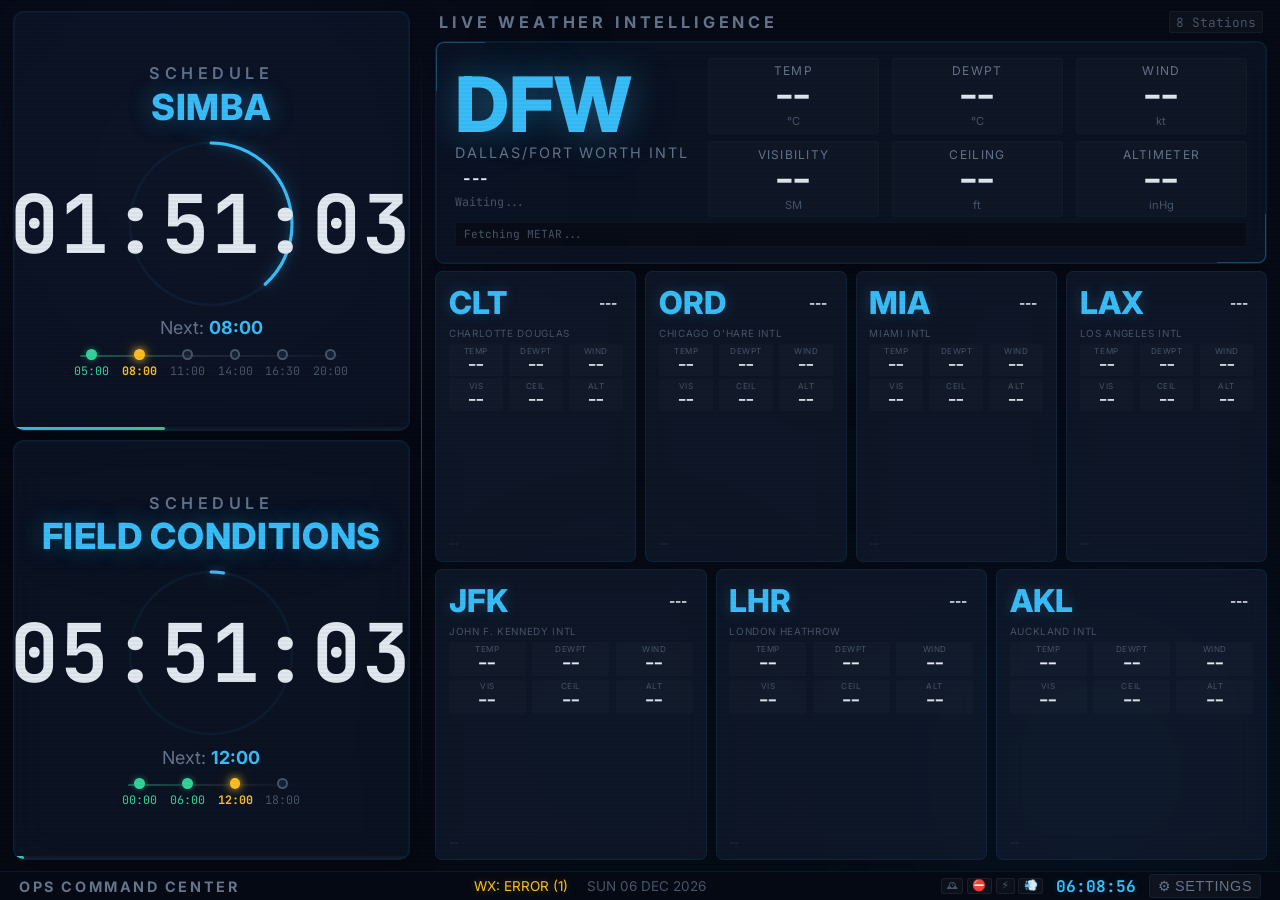
==== commit 833371d9: "Add alert buttons with styles to index.html" ====
--- a/index.html
+++ b/index.html
@@ -604,6 +604,22 @@
     text-shadow: 0 0 10px rgba(56,189,248,0.2);
   }
 
+  /* ── Alert Page Mini Buttons ── */
+  .alert-btns { display: flex; gap: 0.3vw; align-items: center; }
+  .alert-btn {
+    text-decoration: none;
+    font-size: clamp(0.7rem, 1.2vmin, 1.1rem);
+    padding: 0.2vh 0.35vw;
+    border-radius: 0.3vmin;
+    border: 1px solid rgba(255,255,255,0.06);
+    background: rgba(255,255,255,0.03);
+    color: var(--text-dim);
+    line-height: 1;
+    transition: all 0.25s ease;
+    cursor: pointer;
+  }
+  .alert-btn:hover { color: var(--text-muted); border-color: rgba(255,255,255,0.15); background: rgba(255,255,255,0.06); transform: scale(1.1); }
+
   /* ── Settings Button ── */
   .settings-btn {
     background: rgba(255,255,255,0.04);
@@ -1099,6 +1115,12 @@
       <span id="date-display"></span>
     </div>
     <div style="display:flex;align-items:center;gap:1vw;">
+      <div class="alert-btns">
+        <a href="Clocks.html" class="alert-btn" title="Clocks">&#128368;</a>
+        <a href="Ramp%20Closed.html" class="alert-btn" title="Ramp Closed">&#9940;</a>
+        <a href="Yellow%20Alert.html" class="alert-btn" title="Yellow Alert">&#9889;</a>
+        <a href="High%20Winds.html" class="alert-btn" title="High Winds">&#128168;</a>
+      </div>
       <span class="clock" id="live-clock">--:--:--</span>
       <button class="settings-btn" id="settings-btn" title="Settings">
         <span class="gear-icon">&#9881;</span> SETTINGS
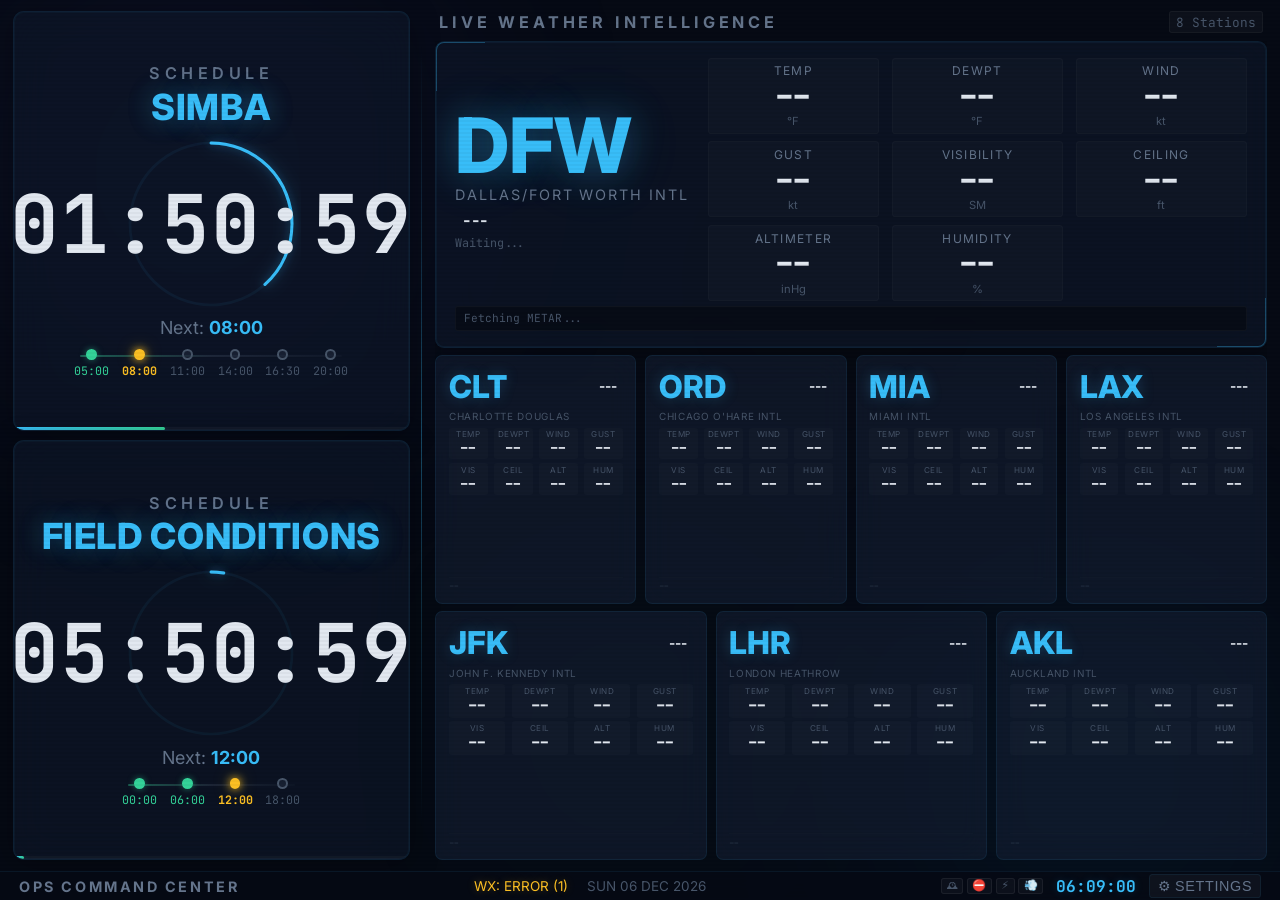
==== commit 1a262825: "Add humidity and gust metrics to airport data" ====
--- a/index.html
+++ b/index.html
@@ -522,7 +522,7 @@
   }
 
   .airport-metrics {
-    display: grid; grid-template-columns: 1fr 1fr 1fr;
+    display: grid; grid-template-columns: 1fr 1fr 1fr 1fr;
     gap: 0.4vh 0.5vw;
   }
   .airport-metric {
@@ -928,12 +928,12 @@
             <div class="hero-metric">
               <div class="hero-metric-label">Temp</div>
               <div class="hero-metric-value" id="dfw-temp">--</div>
-              <div class="hero-metric-unit">&deg;C</div>
+              <div class="hero-metric-unit">&deg;F</div>
             </div>
             <div class="hero-metric">
               <div class="hero-metric-label">Dewpt</div>
               <div class="hero-metric-value" id="dfw-dewpt">--</div>
-              <div class="hero-metric-unit">&deg;C</div>
+              <div class="hero-metric-unit">&deg;F</div>
             </div>
             <div class="hero-metric">
               <div class="hero-metric-label">Wind</div>
@@ -941,6 +941,11 @@
               <div class="hero-metric-unit">kt</div>
             </div>
             <div class="hero-metric">
+              <div class="hero-metric-label">Gust</div>
+              <div class="hero-metric-value" id="dfw-gust">--</div>
+              <div class="hero-metric-unit">kt</div>
+            </div>
+            <div class="hero-metric">
               <div class="hero-metric-label">Visibility</div>
               <div class="hero-metric-value" id="dfw-vis">--</div>
               <div class="hero-metric-unit">SM</div>
@@ -954,6 +959,11 @@
               <div class="hero-metric-label">Altimeter</div>
               <div class="hero-metric-value" id="dfw-alt">--</div>
               <div class="hero-metric-unit">inHg</div>
+            </div>
+            <div class="hero-metric">
+              <div class="hero-metric-label">Humidity</div>
+              <div class="hero-metric-value" id="dfw-hum">--</div>
+              <div class="hero-metric-unit">%</div>
             </div>
           </div>
           <div class="hero-metar-raw" id="dfw-metar">Fetching METAR...</div>
@@ -975,9 +985,11 @@
               <div class="airport-metric"><span class="airport-metric-label">Temp</span><span class="airport-metric-value" id="clt-temp">--</span></div>
               <div class="airport-metric"><span class="airport-metric-label">Dewpt</span><span class="airport-metric-value" id="clt-dewpt">--</span></div>
               <div class="airport-metric"><span class="airport-metric-label">Wind</span><span class="airport-metric-value" id="clt-wind">--</span></div>
+              <div class="airport-metric"><span class="airport-metric-label">Gust</span><span class="airport-metric-value" id="clt-gust">--</span></div>
               <div class="airport-metric"><span class="airport-metric-label">Vis</span><span class="airport-metric-value" id="clt-vis">--</span></div>
               <div class="airport-metric"><span class="airport-metric-label">Ceil</span><span class="airport-metric-value" id="clt-ceil">--</span></div>
               <div class="airport-metric"><span class="airport-metric-label">Alt</span><span class="airport-metric-value" id="clt-alt">--</span></div>
+              <div class="airport-metric"><span class="airport-metric-label">Hum</span><span class="airport-metric-value" id="clt-hum">--</span></div>
             </div>
             <div class="airport-metar-raw" id="clt-metar">--</div>
           </div>
@@ -995,9 +1007,11 @@
               <div class="airport-metric"><span class="airport-metric-label">Temp</span><span class="airport-metric-value" id="ord-temp">--</span></div>
               <div class="airport-metric"><span class="airport-metric-label">Dewpt</span><span class="airport-metric-value" id="ord-dewpt">--</span></div>
               <div class="airport-metric"><span class="airport-metric-label">Wind</span><span class="airport-metric-value" id="ord-wind">--</span></div>
+              <div class="airport-metric"><span class="airport-metric-label">Gust</span><span class="airport-metric-value" id="ord-gust">--</span></div>
               <div class="airport-metric"><span class="airport-metric-label">Vis</span><span class="airport-metric-value" id="ord-vis">--</span></div>
               <div class="airport-metric"><span class="airport-metric-label">Ceil</span><span class="airport-metric-value" id="ord-ceil">--</span></div>
               <div class="airport-metric"><span class="airport-metric-label">Alt</span><span class="airport-metric-value" id="ord-alt">--</span></div>
+              <div class="airport-metric"><span class="airport-metric-label">Hum</span><span class="airport-metric-value" id="ord-hum">--</span></div>
             </div>
             <div class="airport-metar-raw" id="ord-metar">--</div>
           </div>
@@ -1015,9 +1029,11 @@
               <div class="airport-metric"><span class="airport-metric-label">Temp</span><span class="airport-metric-value" id="mia-temp">--</span></div>
               <div class="airport-metric"><span class="airport-metric-label">Dewpt</span><span class="airport-metric-value" id="mia-dewpt">--</span></div>
               <div class="airport-metric"><span class="airport-metric-label">Wind</span><span class="airport-metric-value" id="mia-wind">--</span></div>
+              <div class="airport-metric"><span class="airport-metric-label">Gust</span><span class="airport-metric-value" id="mia-gust">--</span></div>
               <div class="airport-metric"><span class="airport-metric-label">Vis</span><span class="airport-metric-value" id="mia-vis">--</span></div>
               <div class="airport-metric"><span class="airport-metric-label">Ceil</span><span class="airport-metric-value" id="mia-ceil">--</span></div>
               <div class="airport-metric"><span class="airport-metric-label">Alt</span><span class="airport-metric-value" id="mia-alt">--</span></div>
+              <div class="airport-metric"><span class="airport-metric-label">Hum</span><span class="airport-metric-value" id="mia-hum">--</span></div>
             </div>
             <div class="airport-metar-raw" id="mia-metar">--</div>
           </div>
@@ -1035,9 +1051,11 @@
               <div class="airport-metric"><span class="airport-metric-label">Temp</span><span class="airport-metric-value" id="lax-temp">--</span></div>
               <div class="airport-metric"><span class="airport-metric-label">Dewpt</span><span class="airport-metric-value" id="lax-dewpt">--</span></div>
               <div class="airport-metric"><span class="airport-metric-label">Wind</span><span class="airport-metric-value" id="lax-wind">--</span></div>
+              <div class="airport-metric"><span class="airport-metric-label">Gust</span><span class="airport-metric-value" id="lax-gust">--</span></div>
               <div class="airport-metric"><span class="airport-metric-label">Vis</span><span class="airport-metric-value" id="lax-vis">--</span></div>
               <div class="airport-metric"><span class="airport-metric-label">Ceil</span><span class="airport-metric-value" id="lax-ceil">--</span></div>
               <div class="airport-metric"><span class="airport-metric-label">Alt</span><span class="airport-metric-value" id="lax-alt">--</span></div>
+              <div class="airport-metric"><span class="airport-metric-label">Hum</span><span class="airport-metric-value" id="lax-hum">--</span></div>
             </div>
             <div class="airport-metar-raw" id="lax-metar">--</div>
           </div>
@@ -1055,9 +1073,11 @@
               <div class="airport-metric"><span class="airport-metric-label">Temp</span><span class="airport-metric-value" id="jfk-temp">--</span></div>
               <div class="airport-metric"><span class="airport-metric-label">Dewpt</span><span class="airport-metric-value" id="jfk-dewpt">--</span></div>
               <div class="airport-metric"><span class="airport-metric-label">Wind</span><span class="airport-metric-value" id="jfk-wind">--</span></div>
+              <div class="airport-metric"><span class="airport-metric-label">Gust</span><span class="airport-metric-value" id="jfk-gust">--</span></div>
               <div class="airport-metric"><span class="airport-metric-label">Vis</span><span class="airport-metric-value" id="jfk-vis">--</span></div>
               <div class="airport-metric"><span class="airport-metric-label">Ceil</span><span class="airport-metric-value" id="jfk-ceil">--</span></div>
               <div class="airport-metric"><span class="airport-metric-label">Alt</span><span class="airport-metric-value" id="jfk-alt">--</span></div>
+              <div class="airport-metric"><span class="airport-metric-label">Hum</span><span class="airport-metric-value" id="jfk-hum">--</span></div>
             </div>
             <div class="airport-metar-raw" id="jfk-metar">--</div>
           </div>
@@ -1075,9 +1095,11 @@
               <div class="airport-metric"><span class="airport-metric-label">Temp</span><span class="airport-metric-value" id="lhr-temp">--</span></div>
               <div class="airport-metric"><span class="airport-metric-label">Dewpt</span><span class="airport-metric-value" id="lhr-dewpt">--</span></div>
               <div class="airport-metric"><span class="airport-metric-label">Wind</span><span class="airport-metric-value" id="lhr-wind">--</span></div>
+              <div class="airport-metric"><span class="airport-metric-label">Gust</span><span class="airport-metric-value" id="lhr-gust">--</span></div>
               <div class="airport-metric"><span class="airport-metric-label">Vis</span><span class="airport-metric-value" id="lhr-vis">--</span></div>
               <div class="airport-metric"><span class="airport-metric-label">Ceil</span><span class="airport-metric-value" id="lhr-ceil">--</span></div>
               <div class="airport-metric"><span class="airport-metric-label">Alt</span><span class="airport-metric-value" id="lhr-alt">--</span></div>
+              <div class="airport-metric"><span class="airport-metric-label">Hum</span><span class="airport-metric-value" id="lhr-hum">--</span></div>
             </div>
             <div class="airport-metar-raw" id="lhr-metar">--</div>
           </div>
@@ -1095,9 +1117,11 @@
               <div class="airport-metric"><span class="airport-metric-label">Temp</span><span class="airport-metric-value" id="akl-temp">--</span></div>
               <div class="airport-metric"><span class="airport-metric-label">Dewpt</span><span class="airport-metric-value" id="akl-dewpt">--</span></div>
               <div class="airport-metric"><span class="airport-metric-label">Wind</span><span class="airport-metric-value" id="akl-wind">--</span></div>
+              <div class="airport-metric"><span class="airport-metric-label">Gust</span><span class="airport-metric-value" id="akl-gust">--</span></div>
               <div class="airport-metric"><span class="airport-metric-label">Vis</span><span class="airport-metric-value" id="akl-vis">--</span></div>
               <div class="airport-metric"><span class="airport-metric-label">Ceil</span><span class="airport-metric-value" id="akl-ceil">--</span></div>
               <div class="airport-metric"><span class="airport-metric-label">Alt</span><span class="airport-metric-value" id="akl-alt">--</span></div>
+              <div class="airport-metric"><span class="airport-metric-label">Hum</span><span class="airport-metric-value" id="akl-hum">--</span></div>
             </div>
             <div class="airport-metar-raw" id="akl-metar">--</div>
           </div>
@@ -1535,21 +1559,32 @@
       } catch(e) { return ''; }
     }
 
+    // ── Calculate relative humidity from temp and dewpoint (Magnus formula) ──
+    function calcHumidity(tempC, dewpC) {
+      if (tempC === null || tempC === undefined || dewpC === null || dewpC === undefined) return '--';
+      const a = 17.625, b = 243.04;
+      const rh = 100 * Math.exp((a * dewpC) / (b + dewpC)) / Math.exp((a * tempC) / (b + tempC));
+      return Math.round(Math.min(100, Math.max(0, rh)));
+    }
+
     // ── Apply Weather Data ──
     function applyWx(latest) {
       for (const [key, icao] of Object.entries(STATIONS)) {
         const obs = latest[icao];
         if (!obs) continue;
 
-        const temp   = obs.temp !== undefined && obs.temp !== null ? Math.round(obs.temp) : '--';
-        const dewpt  = obs.dewp !== undefined && obs.dewp !== null ? Math.round(obs.dewp) : '--';
+        const tempC  = obs.temp !== undefined && obs.temp !== null ? obs.temp : null;
+        const dewpC  = obs.dewp !== undefined && obs.dewp !== null ? obs.dewp : null;
+        const temp   = tempC !== null ? Math.round(tempC * 9/5 + 32) : '--';
+        const dewpt  = dewpC !== null ? Math.round(dewpC * 9/5 + 32) : '--';
         const wdir   = obs.wdir !== undefined ? (obs.wdir === 0 && obs.wspd === 0 ? 'VRB' : pad3(obs.wdir)) : '--';
         const wspd   = obs.wspd !== undefined && obs.wspd !== null ? Math.round(obs.wspd) : '--';
-        const wgst   = obs.wgst ? 'G' + Math.round(obs.wgst) : '';
-        const windStr = wdir + '\u00B0/' + wspd + wgst;
+        const windStr = wdir + '\u00B0/' + wspd;
+        const gustStr = obs.wgst ? Math.round(obs.wgst) : '--';
         const vis    = obs.visib !== undefined && obs.visib !== null ? obs.visib : '--';
         const ceil   = getCeiling(obs.clouds);
         const alt    = obs.altim ? (obs.altim * 0.02953).toFixed(2) : '--';
+        const hum    = calcHumidity(tempC, dewpC);
         const cat    = (obs.fltcat || '---').toUpperCase();
         const catCls = 'cat-' + cat.toLowerCase();
         const icon   = getWxIcon(obs.wxString, obs.clouds);
@@ -1559,9 +1594,11 @@
           $('dfw-temp').textContent   = temp;
           $('dfw-dewpt').textContent  = dewpt;
           $('dfw-wind').textContent   = windStr;
+          $('dfw-gust').textContent   = gustStr;
           $('dfw-vis').textContent    = vis;
           $('dfw-ceil').textContent   = ceil;
           $('dfw-alt').textContent    = alt;
+          $('dfw-hum').textContent    = hum;
           $('dfw-metar').textContent  = raw;
           $('dfw-obs').textContent    = fmtObs(obs.obsTime || obs.reportTime);
           const catEl = $('dfw-cat');
@@ -1573,9 +1610,11 @@
           el('temp').textContent   = temp;
           el('dewpt').textContent  = dewpt;
           el('wind').textContent   = windStr;
+          el('gust').textContent   = gustStr;
           el('vis').textContent    = vis;
           el('ceil').textContent   = ceil;
           el('alt').textContent    = alt;
+          el('hum').textContent    = hum;
           el('metar').textContent  = raw;
           el('icon').textContent   = icon;
           const catEl = el('cat');
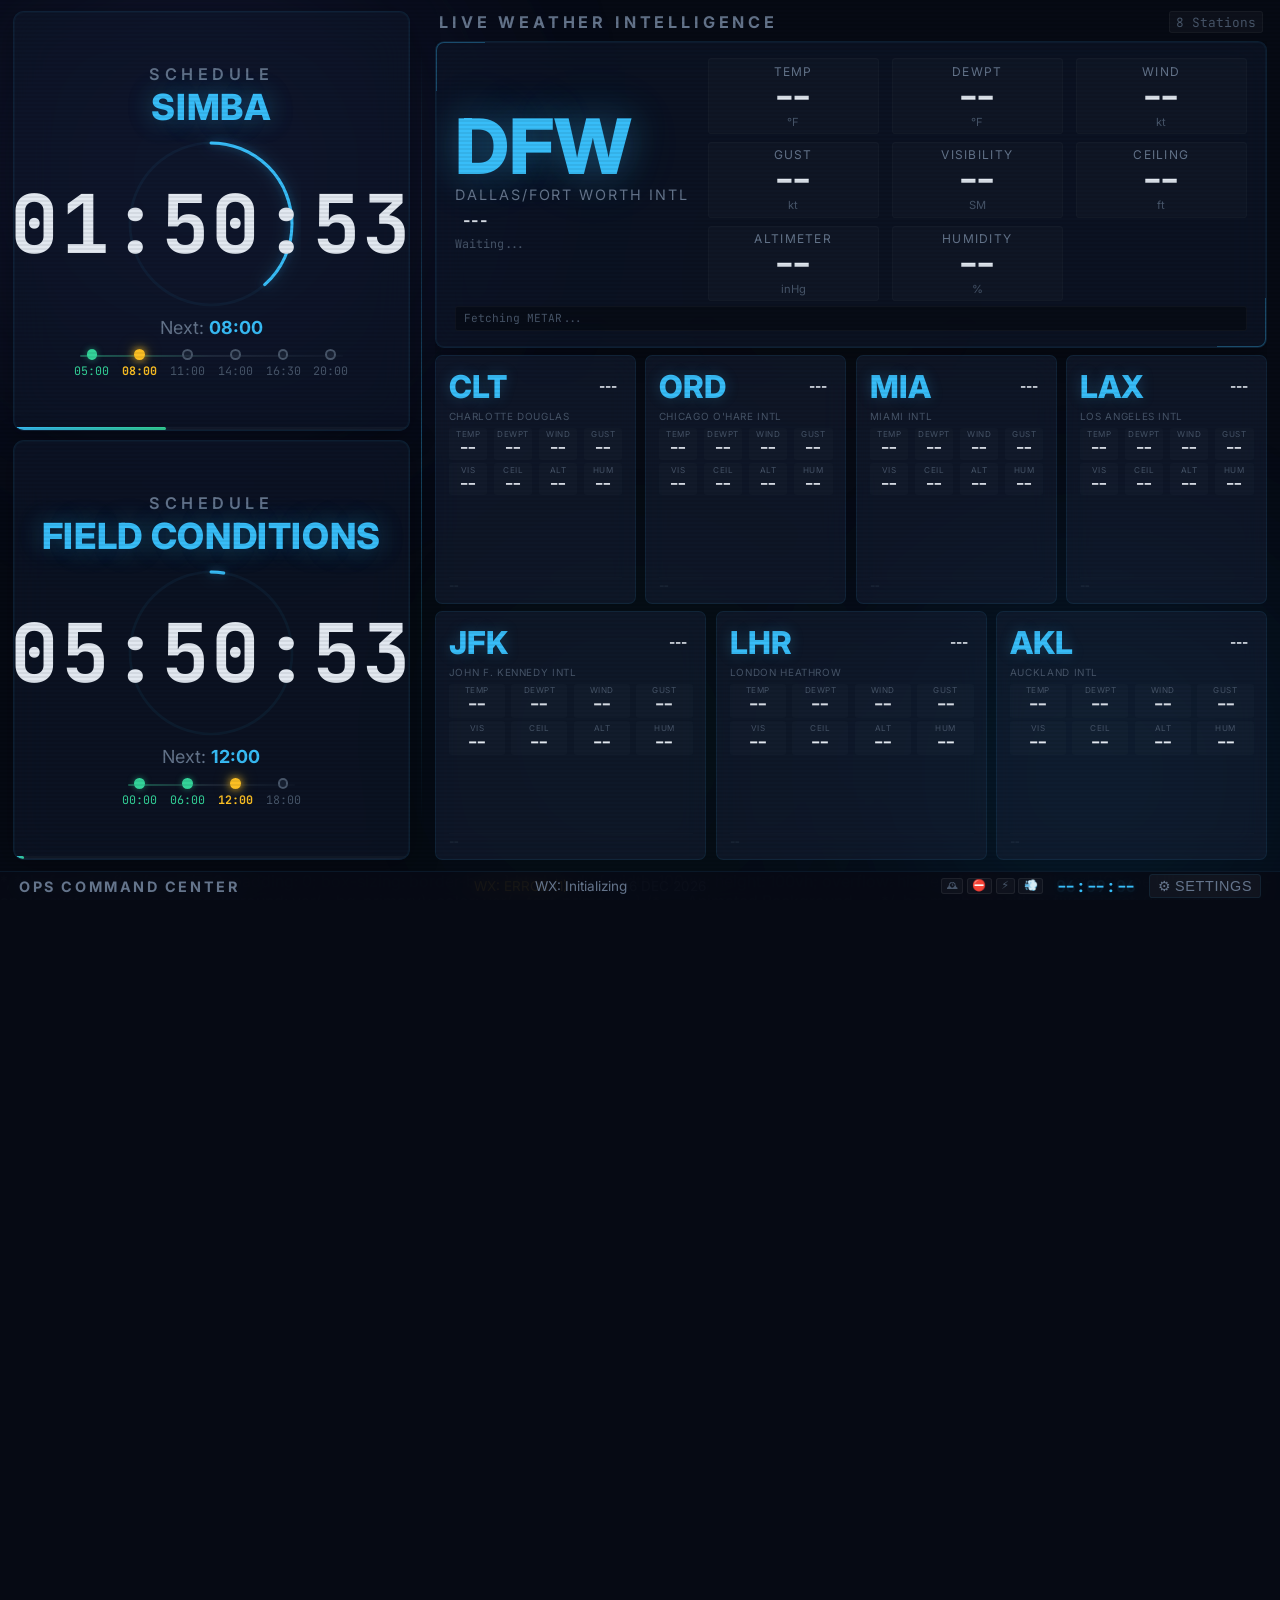
==== commit 1d1a1620: "Update print statement from 'Hello' to 'Goodbye'" ====
--- a/index.html
+++ b/index.html
@@ -1332,7 +1332,11 @@
     const STALE_MS = 15 * 60 * 1000; // stale after 15 min
     const FETCH_TIMEOUT = 30000;      // 30s fetch timeout
     const MAX_CONSECUTIVE_ERRORS = 10; // reload after this many consecutive fetch failures
-    const AUTO_RELOAD_MS = 12 * 60 * 60 * 1000; // auto-reload every 12 hours for memory hygiene
+    const HARD_REFRESH_MS = 40 * 60 * 1000; // hard F5 page refresh every 40 min
+    const WATCHDOG_INTERVAL = 60 * 1000;    // check feed health every 60s
+    const WATCHDOG_STALE_LIMIT = 10 * 60 * 1000; // force re-fetch if no success for 10 min
+    const FAILOVER_MS = 68 * 60 * 1000;          // redirect to Clocks.html after 68 min with no updates
+    const FAILOVER_PAGE = 'Clocks.html';
     const pageLoadTime = Date.now();
     let lastWxFetch = 0;
     let consecutiveFetchErrors = 0;
@@ -1631,50 +1635,73 @@
       }
     }
 
-    // ── Fetch Weather ──
+    // ── Fetch Weather (bulletproof — errors never break the poll loop) ──
     async function fetchWx() {
-      const ids = Object.values(STATIONS).join(',');
-      const directUrl = WX_BASE + '?ids=' + ids + '&format=json&hours=1';
-
-      for (const proxy of WX_PROXIES) {
-        const url = proxy ? proxy + encodeURIComponent(directUrl) : directUrl;
+      try {
+        const ids = Object.values(STATIONS).join(',');
+        const directUrl = WX_BASE + '?ids=' + ids + '&format=json&hours=1';
+
+        for (const proxy of WX_PROXIES) {
+          const url = proxy ? proxy + encodeURIComponent(directUrl) : directUrl;
+          try {
+            const controller = new AbortController();
+            const timeoutId = setTimeout(() => controller.abort(), FETCH_TIMEOUT);
+
+            const res = await fetch(url, { signal: controller.signal });
+            clearTimeout(timeoutId);
+            if (!res.ok) throw new Error('HTTP ' + res.status);
+            const data = await res.json();
+
+            // Build lookup: latest per station
+            const latest = {};
+            if (Array.isArray(data)) {
+              data.forEach(ob => {
+                if (ob.icaoId) latest[ob.icaoId] = ob;
+              });
+            }
+
+            applyWx(latest);
+            lastWxFetch = Date.now();
+            consecutiveFetchErrors = 0;
+            wxStatus.textContent = 'WX: LIVE';
+            wxStatus.className = 'wx-ok';
+            return; // success — stop trying proxies
+          } catch(e) {
+            console.warn('Weather fetch failed (' + (proxy || 'direct') + '):', e.message);
+          }
+        }
+
+        // All sources failed
+        consecutiveFetchErrors++;
+        console.error('Weather fetch error: all sources failed (' + consecutiveFetchErrors + ')');
+        wxStatus.textContent = 'WX: ERROR (' + consecutiveFetchErrors + ')';
+        wxStatus.className = 'wx-stale';
+        if (consecutiveFetchErrors >= MAX_CONSECUTIVE_ERRORS) {
+          console.warn('Too many consecutive fetch errors, reloading page...');
+          location.reload();
+        }
+      } catch(outerErr) {
+        // Absolute last resort — no error can escape and kill polling
+        console.error('fetchWx outer error (caught):', outerErr);
+        consecutiveFetchErrors++;
         try {
-          const controller = new AbortController();
-          const timeoutId = setTimeout(() => controller.abort(), FETCH_TIMEOUT);
-
-          const res = await fetch(url, { signal: controller.signal });
-          clearTimeout(timeoutId);
-          if (!res.ok) throw new Error('HTTP ' + res.status);
-          const data = await res.json();
-
-          // Build lookup: latest per station
-          const latest = {};
-          if (Array.isArray(data)) {
-            data.forEach(ob => {
-              if (ob.icaoId) latest[ob.icaoId] = ob;
-            });
-          }
-
-          applyWx(latest);
-          lastWxFetch = Date.now();
-          consecutiveFetchErrors = 0;
-          wxStatus.textContent = 'WX: LIVE';
-          wxStatus.className = 'wx-ok';
-          return; // success — stop trying proxies
-        } catch(e) {
-          console.warn('Weather fetch failed (' + (proxy || 'direct') + '):', e.message);
-        }
+          wxStatus.textContent = 'WX: ERROR (' + consecutiveFetchErrors + ')';
+          wxStatus.className = 'wx-stale';
+        } catch(_) {}
       }
-
-      // All sources failed
-      consecutiveFetchErrors++;
-      console.error('Weather fetch error: all sources failed');
-      wxStatus.textContent = 'WX: ERROR (' + consecutiveFetchErrors + ')';
-      wxStatus.className = 'wx-stale';
-      if (consecutiveFetchErrors >= MAX_CONSECUTIVE_ERRORS) {
-        console.warn('Too many consecutive fetch errors, reloading page...');
-        location.reload();
-      }
+    }
+
+    // ── Self-healing fetch scheduler (replaces setInterval for wx) ──
+    // setTimeout-based loop: guarantees next fetch is always scheduled
+    // even if the previous one threw or hung.
+    let wxTimerId = null;
+    function scheduleNextFetch() {
+      if (wxTimerId) clearTimeout(wxTimerId);
+      wxTimerId = setTimeout(async function wxLoop() {
+        await fetchWx();
+        // Always schedule the next one, no matter what happened
+        wxTimerId = setTimeout(wxLoop, settings.wxPoll);
+      }, settings.wxPoll);
     }
 
     // ── Initialize ──
@@ -1684,6 +1711,7 @@
     let tickInterval = setInterval(tick, 1000);
     tick();
     fetchWx();
+    scheduleNextFetch();
     // wxInterval set by settings engine below after it loads saved poll rate
 
     // ═══════════════════════════════════════════════════════════════
@@ -1791,7 +1819,8 @@
 
     // Settings state + localStorage load is above (before color functions) to avoid temporal dead zone
 
-    let wxInterval = null; // track poll interval so we can change it
+    // wxInterval kept for backward compat with settings change handler
+    let wxInterval = null;
 
     function saveSettings() {
       try { localStorage.setItem('ops-settings', JSON.stringify(settings)); } catch(e) {}
@@ -1983,6 +2012,2071 @@
       saveSettings();
       // Restart weather polling with new interval
       if (wxInterval) clearInterval(wxInterval);
+      wxInterval = null;
+      scheduleNextFetch();
+    });
+
+    // ── Range Sliders ──
+    $('range-scale').addEventListener('input', (e) => {
+      settings.scale = parseInt(e.target.value);
+      applyDisplaySettings();
+      saveSettings();
+    });
+
+    $('range-brightness').addEventListener('input', (e) => {
+      settings.brightness = parseInt(e.target.value);
+      applyDisplaySettings();
+      saveSettings();
+    });
+
+    // ── Apply saved settings on load ──
+    applyTheme(settings.theme);
+    applyDisplaySettings();
+    // Start wx polling with self-healing scheduler
+    scheduleNextFetch();
+
+    // ═══════════════════════════════════════════════════════════════
+    // UNATTENDED DISPLAY STABILITY
+    // ═══════════════════════════════════════════════════════════════
+
+    // ═══════════════════════════════════════════════════════════════
+    // HARD PAGE REFRESH (F5 equivalent) every 40 minutes
+    // ═══════════════════════════════════════════════════════════════
+    setInterval(function() {
+      console.log('Hard refresh triggered (' + Math.round(HARD_REFRESH_MS / 60000) + ' min cycle)');
+      location.reload();
+    }, HARD_REFRESH_MS);
+
+    // ═══════════════════════════════════════════════════════════════
+    // WATCHDOG: if weather hasn't updated in 10 min, force re-fetch
+    // ═══════════════════════════════════════════════════════════════
+    setInterval(function() {
+      try {
+        const now = Date.now();
+        const sinceLastFetch = lastWxFetch > 0 ? now - lastWxFetch : Infinity;
+
+        // FAILOVER: if no successful update in 68 min, redirect to backup Clocks page
+        if (sinceLastFetch >= FAILOVER_MS) {
+          console.error('Watchdog: no weather update for ' + Math.floor(sinceLastFetch / 60000) + 'm — failover to ' + FAILOVER_PAGE);
+          window.location.href = FAILOVER_PAGE;
+          return;
+        }
+
+        // If we haven't had a successful fetch in WATCHDOG_STALE_LIMIT, force one now
+        if (sinceLastFetch > WATCHDOG_STALE_LIMIT) {
+          console.warn('Watchdog: weather data stale for ' + Math.floor(sinceLastFetch / 60000) + 'm — forcing re-fetch');
+          fetchWx();
+          // Also restart the polling scheduler in case it died
+          scheduleNextFetch();
+        }
+
+        // If tick interval seems dead (clock frozen), restart it
+        if (clockEl && clockEl.textContent === '--:--:--') {
+          console.warn('Watchdog: clock appears frozen — restarting tick');
+          clearInterval(tickInterval);
+          tickInterval = setInterval(tickWithFormat, 1000);
+          tickWithFormat();
+        }
+      } catch(e) {
+        console.error('Watchdog error:', e);
+      }
+    }, WATCHDOG_INTERVAL);
+
+    // ── Visibility API: refresh data immediately when tab regains focus ──
+    document.addEventListener('visibilitychange', function() {
+      if (!document.hidden) {
+        console.log('Tab visible — refreshing data');
+        tickWithFormat();
+        fetchWx();
+        scheduleNextFetch();
+      }
+    });
+
+    // ── Network reconnect: fetch immediately when coming back online ──
+    window.addEventListener('online', function() {
+      console.log('Network restored — fetching weather');
+      wxStatus.textContent = 'WX: RECONNECTING...';
+      wxStatus.className = 'wx-stale';
+      consecutiveFetchErrors = 0;
+      fetchWx();
+      scheduleNextFetch();
+    });
+
+    window.addEventListener('offline', function() {
+      console.warn('Network lost');
+      wxStatus.textContent = 'WX: OFFLINE';
+      wxStatus.className = 'wx-stale';
+    });
+
+    // ── Global error handler: prevent silent JS death ──
+    window.addEventListener('error', function(e) {
+      console.error('Uncaught error:', e.message, e.filename, e.lineno);
+      window.__errCount = (window.__errCount || 0) + 1;
+      if (window.__errCount >= 3) {
+        console.warn('Multiple uncaught errors, reloading page...');
+        setTimeout(function() { location.reload(); }, 5000);
+      }
+    });
+
+    // ── Unhandled promise rejection handler ──
+    window.addEventListener('unhandledrejection', function(e) {
+      console.error('Unhandled promise rejection:', e.reason);
+      e.preventDefault();
+    });
+
+    console.log('Operations Command Center initialized — hard refresh every ' + Math.round(HARD_REFRESH_MS / 60000) + 'm, watchdog every ' + Math.round(WATCHDOG_INTERVAL / 1000) + 's');
+  </script>
+</body>
+</html>
+
+  *, *::before, *::after {
+    margin: 0; padding: 0; box-sizing: border-box;
+  }
+
+  html, body {
+    width: 100vw;
+    height: 100vh;
+    overflow: hidden;
+    font-family: 'Inter', 'Segoe UI', system-ui, -apple-system, sans-serif;
+    background: var(--bg-primary);
+    color: var(--text-primary);
+  }
+
+  /* ── Animated Background ── */
+  .bg-mesh {
+    position: fixed; inset: 0; z-index: 0;
+    overflow: hidden; pointer-events: none;
+  }
+  .bg-mesh::before, .bg-mesh::after {
+    content: ''; position: absolute;
+    border-radius: 50%; filter: blur(120px); opacity: 0.25;
+  }
+  .bg-mesh::before {
+    width: 55vw; height: 55vw;
+    background: radial-gradient(circle, rgba(99, 102, 241, 0.45), transparent 70%);
+    top: -20%; left: -12%;
+    animation: mf1 25s ease-in-out infinite alternate;
+  }
+  .bg-mesh::after {
+    width: 45vw; height: 45vw;
+    background: radial-gradient(circle, rgba(14, 165, 233, 0.38), transparent 70%);
+    bottom: -18%; right: -8%;
+    animation: mf2 30s ease-in-out infinite alternate;
+  }
+  .bg-orb {
+    position: absolute; width: 38vw; height: 38vw;
+    border-radius: 50%; filter: blur(120px); opacity: 0.2;
+    background: radial-gradient(circle, rgba(52, 211, 153, 0.2), transparent 70%);
+    top: 55%; left: 30%;
+    animation: mf3 22s ease-in-out infinite alternate;
+  }
+  .bg-orb2 {
+    position: absolute; width: 30vw; height: 30vw;
+    border-radius: 50%; filter: blur(120px); opacity: 0.18;
+    background: radial-gradient(circle, rgba(251, 191, 36, 0.12), transparent 70%);
+    top: 10%; right: 20%;
+    animation: mf4 28s ease-in-out infinite alternate;
+  }
+  @keyframes mf1 { from { transform: translate(0,0) scale(1) } to { transform: translate(4vw, 6vh) scale(1.18) } }
+  @keyframes mf2 { from { transform: translate(0,0) scale(1) } to { transform: translate(-5vw,-4vh) scale(1.12) } }
+  @keyframes mf3 { from { transform: translate(0,0) scale(1) } to { transform: translate(6vw,-5vh) scale(0.88) } }
+  @keyframes mf4 { from { transform: translate(0,0) scale(1) } to { transform: translate(-3vw, 4vh) scale(1.08) } }
+
+  /* ── Scanlines Overlay ── */
+  .scanlines {
+    position: fixed; inset: 0; z-index: 2; pointer-events: none;
+    background: repeating-linear-gradient(
+      0deg, transparent, transparent 2px,
+      rgba(0,0,0,0.03) 2px, rgba(0,0,0,0.03) 4px
+    );
+  }
+
+  /* ── Main Layout ── */
+  .dashboard {
+    position: relative; z-index: 1;
+    display: grid;
+    grid-template-columns: 33vw 1fr;
+    width: 100vw;
+    height: calc(100vh - var(--bar-height));
+  }
+
+  /* ── Left Panel ── */
+  .left-panel {
+    display: grid; grid-template-rows: 1fr 1fr;
+    gap: 1vh; padding: 1.2vh 1vw;
+    position: relative;
+  }
+  .left-panel::after {
+    content: ''; position: absolute;
+    top: 5%; right: 0; bottom: 5%; width: 1px;
+    background: linear-gradient(180deg, transparent, var(--accent-glow), transparent);
+  }
+
+  /* ── Right Panel ── */
+  .right-panel {
+    display: grid;
+    grid-template-rows: auto 1fr;
+    padding: 1.2vh 1vw;
+    gap: 0.8vh;
+    overflow: hidden;
+  }
+
+  /* ── Section Cards (Countdown) ── */
+  .section-card {
+    background: var(--bg-card);
+    backdrop-filter: var(--glass-blur);
+    -webkit-backdrop-filter: var(--glass-blur);
+    border: 1px solid var(--border-color);
+    border-radius: 1.2vmin;
+    padding: 1.5vh 1.2vw;
+    display: flex; flex-direction: column;
+    justify-content: center; align-items: center;
+    position: relative; overflow: hidden;
+    transition: background 0.6s ease, border-color 0.6s ease, box-shadow 0.6s ease;
+    box-shadow: 0 4px 30px rgba(0,0,0,0.3), inset 0 0 0 1px rgba(56, 189, 248, 0.04);
+    animation: cardIn 0.8s ease-out both;
+  }
+  .section-card:nth-child(2) { animation-delay: 0.15s; }
+
+  @keyframes cardIn {
+    from { opacity: 0; transform: translateY(20px) scale(0.98); }
+    to   { opacity: 1; transform: translateY(0) scale(1); }
+  }
+
+  .section-label {
+    font-size: clamp(1rem, 1.8vmin, 1.8rem);
+    text-transform: uppercase; letter-spacing: 0.35vw;
+    color: var(--text-muted); margin-bottom: 0.2vh; font-weight: 600;
+  }
+  .section-title {
+    font-size: clamp(2rem, 4vmin, 4rem);
+    font-weight: 800; color: var(--accent); margin-bottom: 0.1vh;
+    text-shadow: 0 0 25px var(--accent-glow), 0 0 50px rgba(56, 189, 248, 0.1);
+    letter-spacing: 0.05vw;
+  }
+
+  /* ── Countdown Ring ── */
+  .countdown-ring-wrap {
+    position: relative;
+    width: var(--ring-size); height: var(--ring-size);
+    display: flex; align-items: center; justify-content: center;
+    margin: 0.4vh 0;
+  }
+  .countdown-ring {
+    position: absolute; inset: 0;
+    width: 100%; height: 100%;
+    transform: rotate(-90deg);
+  }
+  .ring-track  { fill: none; stroke: rgba(56, 189, 248, 0.06); stroke-width: 3; }
+  .ring-fill   {
+    fill: none; stroke: var(--accent); stroke-width: 3.5;
+    stroke-linecap: round;
+    transition: stroke-dashoffset 1s linear, stroke 0.6s ease;
+    filter: drop-shadow(0 0 8px var(--accent-glow));
+  }
+  .ring-glow   {
+    fill: none; stroke: var(--accent); stroke-width: 7;
+    stroke-linecap: round; opacity: 0.12;
+    transition: stroke-dashoffset 1s linear, stroke 0.6s ease;
+    filter: blur(4px);
+  }
+  .ring-fill.alert-ring, .ring-glow.alert-ring {
+    stroke: var(--accent-amber);
+    filter: drop-shadow(0 0 10px var(--alert-glow));
+  }
+
+  .countdown-value {
+    font-family: 'JetBrains Mono', monospace;
+    font-size: clamp(3.5rem, 9vmin, 9rem);
+    font-weight: 700; font-variant-numeric: tabular-nums;
+    letter-spacing: 0.1vw; line-height: 1;
+    color: var(--text-primary); z-index: 1;
+    transition: color 0.6s ease, text-shadow 0.6s ease;
+  }
+
+  .next-label {
+    font-size: clamp(1rem, 2vmin, 2rem);
+    color: var(--text-muted); margin-bottom: 0.8vh;
+  }
+  .next-label span { color: var(--accent); font-weight: 700; }
+
+  /* ── Progress Bar ── */
+  .progress-track {
+    position: absolute; bottom: 0; left: 0; right: 0; height: 3px;
+    background: rgba(255,255,255,0.03);
+    border-radius: 0 0 1.2vmin 1.2vmin; overflow: hidden;
+  }
+  .progress-fill {
+    height: 100%; width: 0%;
+    background: linear-gradient(90deg, var(--accent), var(--accent-green));
+    border-radius: 0 2px 2px 0;
+    transition: width 1s linear, background 0.6s ease;
+    box-shadow: 0 0 8px rgba(56, 189, 248, 0.3);
+  }
+  .progress-fill.alert-progress {
+    background: linear-gradient(90deg, var(--accent-amber), var(--accent-red));
+    box-shadow: 0 0 8px rgba(251, 191, 36, 0.4);
+  }
+
+  /* ── Timeline Pips ── */
+  .pip-row {
+    display: flex; gap: 1vw;
+    align-items: flex-start; margin-top: 0.4vh;
+    position: relative;
+  }
+  .pip-row::before {
+    content: ''; position: absolute;
+    top: calc(clamp(0.3rem, 0.65vmin, 0.6rem));
+    left: calc(clamp(0.3rem, 0.65vmin, 0.6rem));
+    right: calc(clamp(0.3rem, 0.65vmin, 0.6rem));
+    height: 2px;
+    background: linear-gradient(90deg,
+      rgba(52,211,153,0.4) 0%,
+      rgba(71,85,105,0.3) 50%,
+      rgba(30,41,59,0.2) 100%);
+    z-index: 0; border-radius: 1px;
+  }
+  .pip {
+    display: flex; flex-direction: column;
+    align-items: center; gap: 0.3vh; z-index: 1;
+  }
+  .pip-dot {
+    width: clamp(0.5rem, 1.2vmin, 1.1rem);
+    height: clamp(0.5rem, 1.2vmin, 1.1rem);
+    border-radius: 50%;
+    background: var(--upcoming-dot);
+    border: 2px solid var(--text-dim);
+    transition: all 0.4s ease;
+  }
+  .pip-time {
+    font-family: 'JetBrains Mono', monospace;
+    font-size: clamp(0.7rem, 1.3vmin, 1.2rem);
+    color: var(--text-dim); font-variant-numeric: tabular-nums;
+  }
+  .pip.completed .pip-dot {
+    background: var(--completed-dot); border-color: var(--completed-dot);
+    box-shadow: 0 0 6px rgba(52, 211, 153, 0.5);
+  }
+  .pip.completed .pip-time { color: var(--completed-dot); }
+  .pip.current .pip-dot {
+    background: var(--accent-amber); border-color: var(--accent-amber);
+    box-shadow: 0 0 8px var(--accent-amber), 0 0 18px rgba(251,191,36,0.35);
+    animation: pipPulse 1.5s ease-in-out infinite;
+  }
+  .pip.current .pip-time { color: var(--accent-amber); font-weight: 700; }
+
+  @keyframes pipPulse {
+    0%, 100% { box-shadow: 0 0 5px rgba(251,191,36,0.4), 0 0 12px rgba(251,191,36,0.15); }
+    50%      { box-shadow: 0 0 12px rgba(251,191,36,0.9), 0 0 24px rgba(251,191,36,0.35); }
+  }
+
+  /* ── Alert State ── */
+  .section-card.alert-active {
+    background: var(--alert-bg);
+    border-color: var(--alert-border);
+    box-shadow: 0 0 50px rgba(251,191,36,0.1), inset 0 0 0 1px rgba(251,191,36,0.12);
+    animation: secPulse 2s ease-in-out infinite;
+  }
+  .section-card.alert-active .countdown-value {
+    color: var(--alert-text);
+    text-shadow: 0 0 25px var(--alert-glow), 0 0 50px rgba(251,191,36,0.15);
+  }
+  .section-card.alert-active .section-title {
+    color: var(--alert-text);
+    text-shadow: 0 0 20px var(--alert-glow);
+  }
+  @keyframes secPulse {
+    0%, 100% { box-shadow: 0 0 35px rgba(251,191,36,0.08), inset 0 0 0 1px rgba(251,191,36,0.08); }
+    50%      { box-shadow: 0 0 60px rgba(251,191,36,0.2), inset 0 0 0 1px rgba(251,191,36,0.18); }
+  }
+
+  /* ── Weather Panel Header ── */
+  .wx-panel-header {
+    display: flex; align-items: center;
+    justify-content: space-between; padding: 0 0.3vw;
+  }
+  .wx-panel-title {
+    font-size: clamp(1rem, 1.8vmin, 1.7rem);
+    text-transform: uppercase; letter-spacing: 0.3vw;
+    color: var(--text-muted); font-weight: 700;
+  }
+  .wx-panel-badge {
+    font-family: 'JetBrains Mono', monospace;
+    font-size: clamp(0.8rem, 1.4vmin, 1.3rem);
+    color: var(--text-dim);
+    padding: 0.2vh 0.5vw;
+    background: rgba(255,255,255,0.03);
+    border-radius: 0.3vmin;
+    border: 1px solid rgba(255,255,255,0.04);
+  }
+
+  /* ── Weather Content ── */
+  .wx-content {
+    display: grid;
+    grid-template-rows: auto 1fr;
+    gap: 0.8vh;
+    overflow: hidden;
+  }
+
+  /* ── DFW Hero Card ── */
+  .weather-hero {
+    background: var(--bg-card);
+    backdrop-filter: var(--glass-blur);
+    -webkit-backdrop-filter: var(--glass-blur);
+    border: 1px solid var(--border-color);
+    border-radius: 1vmin;
+    padding: 1.8vh 1.5vw;
+    display: grid;
+    grid-template-columns: auto 1fr;
+    grid-template-rows: 1fr auto;
+    gap: 0.5vh 1.5vw;
+    align-items: center;
+    box-shadow: 0 4px 30px rgba(0,0,0,0.3), inset 0 0 0 1px rgba(56,189,248,0.05);
+    animation: cardIn 0.8s ease-out 0.2s both;
+    position: relative; overflow: hidden;
+  }
+  .weather-hero::before {
+    content: ''; position: absolute; top: -1px; left: -1px;
+    width: 50px; height: 50px;
+    border-top: 2px solid var(--accent);
+    border-left: 2px solid var(--accent);
+    border-radius: 1vmin 0 0 0; opacity: 0.3;
+  }
+  .weather-hero::after {
+    content: ''; position: absolute; bottom: -1px; right: -1px;
+    width: 50px; height: 50px;
+    border-bottom: 2px solid var(--accent);
+    border-right: 2px solid var(--accent);
+    border-radius: 0 0 1vmin 0; opacity: 0.3;
+  }
+
+  .hero-left {
+    grid-row: 1 / 2;
+    display: flex; flex-direction: column;
+    align-items: flex-start;
+  }
+  .hero-icao {
+    font-family: 'Inter', sans-serif;
+    font-size: clamp(4rem, 8.5vmin, 8.5rem);
+    font-weight: 800; color: var(--accent); line-height: 1;
+    text-shadow: 0 0 35px var(--accent-glow), 0 0 70px rgba(56,189,248,0.12);
+  }
+  .hero-airport-name {
+    font-size: clamp(0.9rem, 1.6vmin, 1.5rem);
+    color: var(--text-muted); text-transform: uppercase;
+    letter-spacing: 0.15vw; margin-top: 0.2vh;
+  }
+  .hero-conditions {
+    display: flex; align-items: center;
+    gap: 0.5vw; margin-top: 0.5vh;
+  }
+  .hero-conditions-badge {
+    font-size: clamp(1rem, 1.8vmin, 1.7rem);
+    padding: 0.3vh 0.6vw; border-radius: 0.4vmin;
+    font-weight: 700; letter-spacing: 0.05vw;
+  }
+  .hero-wx-icon {
+    font-size: clamp(2.5rem, 4.5vmin, 4.5rem);
+    line-height: 1;
+    filter: drop-shadow(0 0 4px rgba(255,255,255,0.15));
+  }
+  .hero-obs-time {
+    font-family: 'JetBrains Mono', monospace;
+    font-size: clamp(0.7rem, 1.3vmin, 1.2rem);
+    color: var(--text-dim); margin-top: 0.3vh;
+  }
+
+  .hero-details {
+    grid-row: 1 / 2;
+    display: grid;
+    grid-template-columns: repeat(3, 1fr);
+    gap: 0.6vw 1vw;
+    align-self: center;
+  }
+  .hero-metric {
+    display: flex; flex-direction: column;
+    align-items: center; gap: 0.1vh;
+    padding: 0.5vh 0.3vw;
+    border-radius: 0.4vmin;
+    background: rgba(255,255,255,0.02);
+    border: 1px solid rgba(255,255,255,0.02);
+  }
+  .hero-metric-label {
+    font-size: clamp(0.75rem, 1.3vmin, 1.2rem);
+    text-transform: uppercase; letter-spacing: 0.1vw;
+    color: var(--text-muted);
+  }
+  .hero-metric-value {
+    font-family: 'JetBrains Mono', monospace;
+    font-size: clamp(1.8rem, 3.8vmin, 3.8rem);
+    font-weight: 700; color: var(--text-primary); line-height: 1;
+  }
+  .hero-metric-unit {
+    font-size: clamp(0.7rem, 1.2vmin, 1.1rem);
+    color: var(--text-dim);
+  }
+
+  .hero-metar-raw {
+    grid-column: 1 / -1;
+    font-family: 'JetBrains Mono', monospace;
+    font-size: clamp(0.7rem, 1.2vmin, 1.1rem);
+    color: var(--text-dim);
+    background: rgba(0,0,0,0.3);
+    padding: 0.5vh 0.6vw;
+    border-radius: 0.3vmin;
+    white-space: nowrap; overflow: hidden; text-overflow: ellipsis;
+    border: 1px solid rgba(255,255,255,0.03);
+  }
+
+  /* ── Flight Category Badges ── */
+  .cat-vfr  { background: rgba(52,211,153,0.12); color: #34d399; border: 1px solid rgba(52,211,153,0.2); }
+  .cat-mvfr { background: rgba(96,165,250,0.12); color: #60a5fa; border: 1px solid rgba(96,165,250,0.2); }
+  .cat-ifr  { background: rgba(248,113,113,0.12); color: #f87171; border: 1px solid rgba(248,113,113,0.2); }
+  .cat-lifr { background: rgba(232,121,249,0.12); color: #e879f9; border: 1px solid rgba(232,121,249,0.2); }
+  .wx-ok    { color: var(--text-muted); }
+  .wx-stale { color: var(--accent-amber); text-shadow: 0 0 8px rgba(251,191,36,0.3); }
+
+  /* ── Airport Grid ── */
+  .airport-grid {
+    display: grid;
+    grid-template-columns: repeat(12, 1fr);
+    grid-auto-rows: 1fr;
+    gap: 0.8vh 0.7vw;
+    overflow: hidden;
+  }
+  /* Row 1: 4 cards × 3 cols each = 12 */
+  .airport-card:nth-child(-n+4) { grid-column: span 3; }
+  /* Row 2: 3 cards × 4 cols each = 12 */
+  .airport-card:nth-child(n+5)  { grid-column: span 4; }
+
+  .airport-card {
+    background: var(--bg-card-alt);
+    backdrop-filter: blur(14px);
+    -webkit-backdrop-filter: blur(14px);
+    border: 1px solid var(--border-color);
+    border-radius: 0.8vmin;
+    padding: 1.2vh 1vw;
+    display: flex; flex-direction: column; gap: 0.4vh;
+    transition: all 0.3s ease;
+    animation: cardIn 0.6s ease-out both;
+    position: relative; overflow: hidden;
+  }
+  .airport-card:nth-child(1) { animation-delay: .25s; }
+  .airport-card:nth-child(2) { animation-delay: .30s; }
+  .airport-card:nth-child(3) { animation-delay: .35s; }
+  .airport-card:nth-child(4) { animation-delay: .40s; }
+  .airport-card:nth-child(5) { animation-delay: .45s; }
+  .airport-card:nth-child(6) { animation-delay: .50s; }
+  .airport-card:nth-child(7) { animation-delay: .55s; }
+  .airport-card:hover {
+    background: var(--bg-card-hover);
+    border-color: var(--border-glow);
+    box-shadow: 0 0 25px rgba(56,189,248,0.06);
+    transform: translateY(-1px);
+  }
+  body.no-hover .airport-card:hover {
+    background: var(--bg-card-alt);
+    border-color: var(--border-color);
+    box-shadow: none;
+    transform: none;
+  }
+  body.no-color-code .val-green,
+  body.no-color-code .val-amber,
+  body.no-color-code .val-red {
+    color: var(--text-primary) !important;
+    text-shadow: none !important;
+  }
+  body.no-cat-accent .airport-card::before {
+    display: none !important;
+  }
+
+  .airport-header {
+    display: flex; justify-content: space-between;
+    align-items: center; margin-bottom: 0.1vh;
+  }
+  .airport-icao-wrap {
+    display: flex; align-items: center; gap: 0.3vw;
+  }
+  .airport-icao {
+    font-size: clamp(1.8rem, 3.5vmin, 3.5rem);
+    font-weight: 800; color: var(--accent);
+    text-shadow: 0 0 14px rgba(56,189,248,0.25);
+  }
+  .airport-wx-icon {
+    font-size: clamp(1.1rem, 2.2vmin, 2.1rem);
+  }
+  .airport-name {
+    font-size: clamp(0.6rem, 1.1vmin, 1rem);
+    color: var(--text-dim); text-transform: uppercase;
+    letter-spacing: 0.05vw; margin-bottom: 0.2vh;
+  }
+  .airport-conditions {
+    font-size: clamp(0.8rem, 1.5vmin, 1.4rem);
+    padding: 0.2vh 0.45vw; border-radius: 0.3vmin; font-weight: 700;
+  }
+
+  .airport-metrics {
+    display: grid; grid-template-columns: 1fr 1fr 1fr 1fr;
+    gap: 0.4vh 0.5vw;
+  }
+  .airport-metric {
+    display: flex; flex-direction: column;
+    align-items: center; min-width: 0;
+    padding: 0.3vh 0.2vw;
+    border-radius: 0.3vmin;
+    background: rgba(255,255,255,0.015);
+  }
+  .airport-metric-label {
+    font-size: clamp(0.5rem, 0.9vmin, 0.85rem);
+    color: var(--text-dim); text-transform: uppercase;
+    letter-spacing: 0.04vw; line-height: 1.1;
+  }
+  .airport-metric-value {
+    font-family: 'JetBrains Mono', monospace;
+    font-size: clamp(0.85rem, 1.7vmin, 1.6rem);
+    font-weight: 700; color: var(--text-primary);
+    white-space: nowrap; overflow: hidden;
+    text-overflow: ellipsis; max-width: 100%;
+    line-height: 1.15;
+  }
+
+  /* ── Metric Value Color Coding ── */
+  .val-green  { color: #34d399; text-shadow: 0 0 6px rgba(52,211,153,0.2); }
+  .val-amber  { color: #fbbf24; text-shadow: 0 0 6px rgba(251,191,36,0.2); }
+  .val-red    { color: #f87171; text-shadow: 0 0 6px rgba(248,113,113,0.25); }
+
+  /* ── Flight Category Card Accent ── */
+  .airport-card::before {
+    content: ''; position: absolute; top: 8%; bottom: 8%;
+    left: 0; width: 3px; border-radius: 0 2px 2px 0;
+    background: var(--card-cat-color, transparent);
+    box-shadow: 0 0 8px var(--card-cat-color, transparent);
+    transition: background 0.5s ease, box-shadow 0.5s ease;
+  }
+
+  /* Row 2 cards get slightly bigger metric values since they have more room */
+  .airport-card:nth-child(n+5) .airport-metric-value {
+    font-size: clamp(0.95rem, 1.9vmin, 1.8rem);
+  }
+
+  .airport-metar-raw {
+    font-family: 'JetBrains Mono', monospace;
+    font-size: clamp(0.55rem, 1vmin, 0.95rem);
+    color: var(--text-dim); opacity: 0.5;
+    white-space: nowrap; overflow: hidden; text-overflow: ellipsis;
+    margin-top: auto; padding-top: 0.3vh;
+    border-top: 1px solid rgba(255,255,255,0.03);
+  }
+
+  /* ── Bottom Bar ── */
+  .bottom-bar {
+    position: fixed; bottom: 0; left: 0;
+    width: 100vw; height: var(--bar-height);
+    background: rgba(6,10,20,0.85);
+    backdrop-filter: blur(16px);
+    -webkit-backdrop-filter: blur(16px);
+    border-top: 1px solid rgba(56,189,248,0.08);
+    display: flex; justify-content: space-between;
+    align-items: center;
+    padding: 0 1.5vw;
+    font-size: clamp(0.75rem, 1.4vmin, 1.3rem);
+    color: var(--text-dim); z-index: 10;
+  }
+  .bottom-bar-title {
+    letter-spacing: 0.2vw; font-weight: 700;
+    color: var(--text-muted);
+    font-size: clamp(0.85rem, 1.6vmin, 1.5rem);
+  }
+  .bottom-bar-center {
+    display: flex; gap: 1.5vw; align-items: center;
+    font-size: clamp(0.8rem, 1.5vmin, 1.4rem);
+  }
+  .clock {
+    font-family: 'JetBrains Mono', monospace;
+    color: var(--accent); font-variant-numeric: tabular-nums;
+    font-weight: 700; font-size: clamp(1rem, 1.8vmin, 1.7rem);
+    text-shadow: 0 0 10px rgba(56,189,248,0.2);
+  }
+
+  /* ── Alert Page Mini Buttons ── */
+  .alert-btns { display: flex; gap: 0.3vw; align-items: center; }
+  .alert-btn {
+    text-decoration: none;
+    font-size: clamp(0.7rem, 1.2vmin, 1.1rem);
+    padding: 0.2vh 0.35vw;
+    border-radius: 0.3vmin;
+    border: 1px solid rgba(255,255,255,0.06);
+    background: rgba(255,255,255,0.03);
+    color: var(--text-dim);
+    line-height: 1;
+    transition: all 0.25s ease;
+    cursor: pointer;
+  }
+  .alert-btn:hover { color: var(--text-muted); border-color: rgba(255,255,255,0.15); background: rgba(255,255,255,0.06); transform: scale(1.1); }
+
+  /* ── Settings Button ── */
+  .settings-btn {
+    background: rgba(255,255,255,0.04);
+    border: 1px solid var(--border-color);
+    border-radius: 0.4vmin;
+    color: var(--text-muted);
+    font-size: clamp(0.9rem, 1.6vmin, 1.5rem);
+    padding: 0.3vh 0.6vw;
+    cursor: pointer;
+    transition: all 0.3s ease;
+    display: flex; align-items: center; gap: 0.3vw;
+    letter-spacing: 0.05vw;
+  }
+  .settings-btn:hover {
+    color: var(--accent); border-color: var(--border-glow);
+    box-shadow: 0 0 12px rgba(56,189,248,0.12);
+    background: rgba(56,189,248,0.06);
+  }
+  .settings-btn .gear-icon {
+    display: inline-block;
+    transition: transform 0.5s ease;
+  }
+  .settings-btn:hover .gear-icon {
+    transform: rotate(90deg);
+  }
+
+  /* ── Settings Modal ── */
+  .settings-overlay {
+    position: fixed; inset: 0; z-index: 200;
+    background: rgba(0,0,0,0.65);
+    backdrop-filter: blur(8px);
+    display: flex; align-items: center; justify-content: center;
+    opacity: 0; pointer-events: none;
+    transition: opacity 0.35s ease;
+  }
+  .settings-overlay.open {
+    opacity: 1; pointer-events: all;
+  }
+  .settings-modal {
+    background: rgba(15,23,42,0.95);
+    backdrop-filter: blur(24px);
+    border: 1px solid var(--border-glow);
+    border-radius: 1.2vmin;
+    padding: 3vh 2.5vw;
+    width: min(90vw, 600px);
+    max-height: 85vh;
+    overflow-y: auto;
+    box-shadow: 0 0 80px rgba(56,189,248,0.12), 0 25px 60px rgba(0,0,0,0.5);
+    transform: scale(0.92) translateY(20px);
+    transition: transform 0.35s ease;
+    scrollbar-width: thin;
+    scrollbar-color: rgba(56,189,248,0.15) transparent;
+  }
+  .settings-overlay.open .settings-modal {
+    transform: scale(1) translateY(0);
+  }
+  .settings-modal-header {
+    display: flex; align-items: center; justify-content: space-between;
+    margin-bottom: 2.5vh;
+    padding-bottom: 1.5vh;
+    border-bottom: 1px solid var(--border-color);
+  }
+  .settings-modal-title {
+    font-size: clamp(1.2rem, 2.2vmin, 2rem);
+    font-weight: 800; color: var(--accent);
+    text-shadow: 0 0 20px var(--accent-glow);
+    letter-spacing: 0.1vw;
+  }
+  .settings-close-btn {
+    background: rgba(255,255,255,0.04);
+    border: 1px solid var(--border-color);
+    border-radius: 0.4vmin;
+    color: var(--text-muted);
+    font-size: clamp(1rem, 1.6vmin, 1.5rem);
+    padding: 0.3vh 0.6vw;
+    cursor: pointer;
+    transition: all 0.3s ease;
+  }
+  .settings-close-btn:hover {
+    color: var(--accent-red); border-color: rgba(248,113,113,0.3);
+    background: rgba(248,113,113,0.08);
+  }
+  .settings-section {
+    margin-bottom: 2.5vh;
+  }
+  .settings-section-title {
+    font-size: clamp(0.85rem, 1.4vmin, 1.3rem);
+    text-transform: uppercase; letter-spacing: 0.2vw;
+    color: var(--text-muted); font-weight: 700;
+    margin-bottom: 1.2vh;
+  }
+  .theme-grid {
+    display: grid;
+    grid-template-columns: repeat(3, 1fr);
+    gap: 1vh 1vw;
+  }
+  .theme-card {
+    background: rgba(255,255,255,0.02);
+    border: 2px solid var(--border-color);
+    border-radius: 0.8vmin;
+    padding: 1.5vh 1vw;
+    cursor: pointer;
+    transition: all 0.3s ease;
+    text-align: center;
+  }
+  .theme-card:hover {
+    border-color: var(--border-glow);
+    background: rgba(56,189,248,0.04);
+    transform: translateY(-2px);
+    box-shadow: 0 4px 20px rgba(0,0,0,0.3);
+  }
+  .theme-card.active {
+    border-color: var(--accent);
+    background: rgba(56,189,248,0.08);
+    box-shadow: 0 0 25px rgba(56,189,248,0.15), inset 0 0 0 1px rgba(56,189,248,0.1);
+  }
+  .theme-preview {
+    width: 100%; height: clamp(2rem, 4vmin, 3.5rem);
+    border-radius: 0.4vmin; margin-bottom: 0.8vh;
+    position: relative; overflow: hidden;
+  }
+  .theme-name {
+    font-size: clamp(0.7rem, 1.2vmin, 1.1rem);
+    font-weight: 700; color: var(--text-primary);
+    margin-bottom: 0.2vh;
+  }
+  .theme-desc {
+    font-size: clamp(0.55rem, 0.9vmin, 0.85rem);
+    color: var(--text-dim);
+  }
+  .settings-option {
+    display: flex; align-items: center; justify-content: space-between;
+    padding: 1vh 0;
+    border-bottom: 1px solid rgba(255,255,255,0.03);
+  }
+  .settings-option:last-child { border-bottom: none; }
+  .settings-option-label {
+    font-size: clamp(0.8rem, 1.3vmin, 1.2rem);
+    color: var(--text-secondary);
+  }
+  .settings-option-desc {
+    font-size: clamp(0.55rem, 0.9vmin, 0.85rem);
+    color: var(--text-dim); margin-top: 0.2vh;
+  }
+  /* Toggle Switch */
+  .toggle-switch {
+    position: relative;
+    width: clamp(2.5rem, 4vmin, 3.5rem);
+    height: clamp(1.3rem, 2.2vmin, 2rem);
+    background: rgba(255,255,255,0.08);
+    border-radius: 2rem;
+    cursor: pointer;
+    transition: background 0.3s ease;
+    border: 1px solid rgba(255,255,255,0.06);
+  }
+  .toggle-switch.on {
+    background: rgba(56,189,248,0.3);
+    border-color: rgba(56,189,248,0.4);
+  }
+  .toggle-switch::after {
+    content: '';
+    position: absolute;
+    top: 2px; left: 2px;
+    width: calc(clamp(1.3rem, 2.2vmin, 2rem) - 6px);
+    height: calc(clamp(1.3rem, 2.2vmin, 2rem) - 6px);
+    background: var(--text-muted);
+    border-radius: 50%;
+    transition: all 0.3s ease;
+  }
+  .toggle-switch.on::after {
+    left: calc(100% - clamp(1.3rem, 2.2vmin, 2rem) + 4px);
+    background: var(--accent);
+    box-shadow: 0 0 8px var(--accent-glow);
+  }
+
+  /* ── Settings Select Dropdown ── */
+  .settings-select {
+    background: rgba(255,255,255,0.06);
+    border: 1px solid rgba(255,255,255,0.1);
+    border-radius: 0.4vmin;
+    color: var(--text-primary);
+    font-family: 'JetBrains Mono', monospace;
+    font-size: clamp(0.65rem, 1.1vmin, 1rem);
+    padding: 0.4vh 0.6vw;
+    cursor: pointer;
+    outline: none;
+    transition: border-color 0.3s ease;
+    -webkit-appearance: none;
+    appearance: none;
+    background-image: url("data:image/svg+xml,%3Csvg xmlns='http://www.w3.org/2000/svg' width='10' height='6'%3E%3Cpath d='M0 0l5 6 5-6z' fill='%2364748b'/%3E%3C/svg%3E");
+    background-repeat: no-repeat;
+    background-position: right 0.5vw center;
+    padding-right: 1.5vw;
+  }
+  .settings-select:focus {
+    border-color: var(--accent);
+    box-shadow: 0 0 8px rgba(56,189,248,0.15);
+  }
+  .settings-select option {
+    background: #1e293b;
+    color: #e2e8f0;
+  }
+
+  /* ── Settings Range Slider ── */
+  .settings-range-wrap {
+    display: flex; align-items: center; gap: 0.5vw;
+  }
+  .settings-range-val {
+    font-family: 'JetBrains Mono', monospace;
+    font-size: clamp(0.6rem, 1vmin, 0.9rem);
+    color: var(--accent); min-width: 2.5em; text-align: center;
+  }
+  .settings-range {
+    -webkit-appearance: none; appearance: none;
+    width: clamp(5rem, 10vmin, 8rem);
+    height: 4px;
+    background: rgba(255,255,255,0.08);
+    border-radius: 2px;
+    outline: none;
+    cursor: pointer;
+  }
+  .settings-range::-webkit-slider-thumb {
+    -webkit-appearance: none; appearance: none;
+    width: clamp(0.8rem, 1.4vmin, 1.2rem);
+    height: clamp(0.8rem, 1.4vmin, 1.2rem);
+    background: var(--accent);
+    border-radius: 50%;
+    box-shadow: 0 0 6px var(--accent-glow);
+    cursor: pointer;
+  }
+  .settings-range::-moz-range-thumb {
+    width: clamp(0.8rem, 1.4vmin, 1.2rem);
+    height: clamp(0.8rem, 1.4vmin, 1.2rem);
+    background: var(--accent);
+    border-radius: 50%;
+    border: none;
+    box-shadow: 0 0 6px var(--accent-glow);
+    cursor: pointer;
+  }
+</style>
+</head><body>
+  <div class="bg-mesh"><div class="bg-orb"></div><div class="bg-orb2"></div></div>
+  <div class="scanlines"></div>
+
+  <div class="dashboard">
+    <!-- ─── Left Panel: SIMBA & Field ─── -->
+    <div class="left-panel">
+
+      <div class="section-card" id="simba-section">
+        <div class="section-label">Schedule</div>
+        <div class="section-title">SIMBA</div>
+        <div class="countdown-ring-wrap">
+          <svg class="countdown-ring" viewBox="0 0 200 200">
+            <circle class="ring-track" cx="100" cy="100" r="90"/>
+            <circle class="ring-glow"  cx="100" cy="100" r="90" id="simba-ring-glow" stroke-dasharray="565.49" stroke-dashoffset="565.49"/>
+            <circle class="ring-fill"  cx="100" cy="100" r="90" id="simba-ring"      stroke-dasharray="565.49" stroke-dashoffset="565.49"/>
+          </svg>
+          <div class="countdown-value" id="simba-countdown">--:--:--</div>
+        </div>
+        <div class="next-label">Next: <span id="simba-next">--:--</span></div>
+        <div class="pip-row" id="simba-pips"></div>
+        <div class="progress-track"><div class="progress-fill" id="simba-progress"></div></div>
+      </div>
+
+      <div class="section-card" id="field-section">
+        <div class="section-label">Schedule</div>
+        <div class="section-title">FIELD CONDITIONS</div>
+        <div class="countdown-ring-wrap">
+          <svg class="countdown-ring" viewBox="0 0 200 200">
+            <circle class="ring-track" cx="100" cy="100" r="90"/>
+            <circle class="ring-glow"  cx="100" cy="100" r="90" id="field-ring-glow" stroke-dasharray="565.49" stroke-dashoffset="565.49"/>
+            <circle class="ring-fill"  cx="100" cy="100" r="90" id="field-ring"      stroke-dasharray="565.49" stroke-dashoffset="565.49"/>
+          </svg>
+          <div class="countdown-value" id="field-countdown">--:--:--</div>
+        </div>
+        <div class="next-label">Next: <span id="field-next">--:--</span></div>
+        <div class="pip-row" id="field-pips"></div>
+        <div class="progress-track"><div class="progress-fill" id="field-progress"></div></div>
+      </div>
+
+    </div>
+
+    <!-- ─── Right Panel: Weather ─── -->
+    <div class="right-panel">
+
+      <div class="wx-panel-header">
+        <div class="wx-panel-title">Live Weather Intelligence</div>
+        <div class="wx-panel-badge">8 Stations</div>
+      </div>
+
+      <div class="wx-content">
+        <!-- DFW Hero Card -->
+        <div class="weather-hero" id="wx-dfw">
+          <div class="hero-left">
+            <a href="dfw.html" style="text-decoration:none;color:inherit;" title="Open detailed DFW weather">
+              <div class="hero-icao" style="cursor:pointer;">DFW</div>
+            </a>
+            <div class="hero-airport-name">Dallas/Fort Worth Intl</div>
+            <div class="hero-conditions">
+              <span class="hero-conditions-badge" id="dfw-cat">---</span>
+              <span class="hero-wx-icon" id="dfw-icon"></span>
+            </div>
+            <div class="hero-obs-time" id="dfw-obs">Waiting...</div>
+          </div>
+          <div class="hero-details">
+            <div class="hero-metric">
+              <div class="hero-metric-label">Temp</div>
+              <div class="hero-metric-value" id="dfw-temp">--</div>
+              <div class="hero-metric-unit">&deg;F</div>
+            </div>
+            <div class="hero-metric">
+              <div class="hero-metric-label">Dewpt</div>
+              <div class="hero-metric-value" id="dfw-dewpt">--</div>
+              <div class="hero-metric-unit">&deg;F</div>
+            </div>
+            <div class="hero-metric">
+              <div class="hero-metric-label">Wind</div>
+              <div class="hero-metric-value" id="dfw-wind">--</div>
+              <div class="hero-metric-unit">kt</div>
+            </div>
+            <div class="hero-metric">
+              <div class="hero-metric-label">Gust</div>
+              <div class="hero-metric-value" id="dfw-gust">--</div>
+              <div class="hero-metric-unit">kt</div>
+            </div>
+            <div class="hero-metric">
+              <div class="hero-metric-label">Visibility</div>
+              <div class="hero-metric-value" id="dfw-vis">--</div>
+              <div class="hero-metric-unit">SM</div>
+            </div>
+            <div class="hero-metric">
+              <div class="hero-metric-label">Ceiling</div>
+              <div class="hero-metric-value" id="dfw-ceil">--</div>
+              <div class="hero-metric-unit">ft</div>
+            </div>
+            <div class="hero-metric">
+              <div class="hero-metric-label">Altimeter</div>
+              <div class="hero-metric-value" id="dfw-alt">--</div>
+              <div class="hero-metric-unit">inHg</div>
+            </div>
+            <div class="hero-metric">
+              <div class="hero-metric-label">Humidity</div>
+              <div class="hero-metric-value" id="dfw-hum">--</div>
+              <div class="hero-metric-unit">%</div>
+            </div>
+          </div>
+          <div class="hero-metar-raw" id="dfw-metar">Fetching METAR...</div>
+        </div>
+
+        <!-- Airport Grid (7 stations) -->
+        <div class="airport-grid">
+
+          <div class="airport-card" id="wx-clt">
+            <div class="airport-header">
+              <div class="airport-icao-wrap">
+                <a href="clt.html" style="text-decoration:none;color:inherit;" title="Open detailed CLT weather"><span class="airport-icao" style="cursor:pointer;">CLT</span></a>
+                <span class="airport-wx-icon" id="clt-icon"></span>
+              </div>
+              <span class="airport-conditions" id="clt-cat">---</span>
+            </div>
+            <div class="airport-name">Charlotte Douglas</div>
+            <div class="airport-metrics">
+              <div class="airport-metric"><span class="airport-metric-label">Temp</span><span class="airport-metric-value" id="clt-temp">--</span></div>
+              <div class="airport-metric"><span class="airport-metric-label">Dewpt</span><span class="airport-metric-value" id="clt-dewpt">--</span></div>
+              <div class="airport-metric"><span class="airport-metric-label">Wind</span><span class="airport-metric-value" id="clt-wind">--</span></div>
+              <div class="airport-metric"><span class="airport-metric-label">Gust</span><span class="airport-metric-value" id="clt-gust">--</span></div>
+              <div class="airport-metric"><span class="airport-metric-label">Vis</span><span class="airport-metric-value" id="clt-vis">--</span></div>
+              <div class="airport-metric"><span class="airport-metric-label">Ceil</span><span class="airport-metric-value" id="clt-ceil">--</span></div>
+              <div class="airport-metric"><span class="airport-metric-label">Alt</span><span class="airport-metric-value" id="clt-alt">--</span></div>
+              <div class="airport-metric"><span class="airport-metric-label">Hum</span><span class="airport-metric-value" id="clt-hum">--</span></div>
+            </div>
+            <div class="airport-metar-raw" id="clt-metar">--</div>
+          </div>
+
+          <div class="airport-card" id="wx-ord">
+            <div class="airport-header">
+              <div class="airport-icao-wrap">
+                <span class="airport-icao">ORD</span>
+                <span class="airport-wx-icon" id="ord-icon"></span>
+              </div>
+              <span class="airport-conditions" id="ord-cat">---</span>
+            </div>
+            <div class="airport-name">Chicago O'Hare Intl</div>
+            <div class="airport-metrics">
+              <div class="airport-metric"><span class="airport-metric-label">Temp</span><span class="airport-metric-value" id="ord-temp">--</span></div>
+              <div class="airport-metric"><span class="airport-metric-label">Dewpt</span><span class="airport-metric-value" id="ord-dewpt">--</span></div>
+              <div class="airport-metric"><span class="airport-metric-label">Wind</span><span class="airport-metric-value" id="ord-wind">--</span></div>
+              <div class="airport-metric"><span class="airport-metric-label">Gust</span><span class="airport-metric-value" id="ord-gust">--</span></div>
+              <div class="airport-metric"><span class="airport-metric-label">Vis</span><span class="airport-metric-value" id="ord-vis">--</span></div>
+              <div class="airport-metric"><span class="airport-metric-label">Ceil</span><span class="airport-metric-value" id="ord-ceil">--</span></div>
+              <div class="airport-metric"><span class="airport-metric-label">Alt</span><span class="airport-metric-value" id="ord-alt">--</span></div>
+              <div class="airport-metric"><span class="airport-metric-label">Hum</span><span class="airport-metric-value" id="ord-hum">--</span></div>
+            </div>
+            <div class="airport-metar-raw" id="ord-metar">--</div>
+          </div>
+
+          <div class="airport-card" id="wx-mia">
+            <div class="airport-header">
+              <div class="airport-icao-wrap">
+                <span class="airport-icao">MIA</span>
+                <span class="airport-wx-icon" id="mia-icon"></span>
+              </div>
+              <span class="airport-conditions" id="mia-cat">---</span>
+            </div>
+            <div class="airport-name">Miami Intl</div>
+            <div class="airport-metrics">
+              <div class="airport-metric"><span class="airport-metric-label">Temp</span><span class="airport-metric-value" id="mia-temp">--</span></div>
+              <div class="airport-metric"><span class="airport-metric-label">Dewpt</span><span class="airport-metric-value" id="mia-dewpt">--</span></div>
+              <div class="airport-metric"><span class="airport-metric-label">Wind</span><span class="airport-metric-value" id="mia-wind">--</span></div>
+              <div class="airport-metric"><span class="airport-metric-label">Gust</span><span class="airport-metric-value" id="mia-gust">--</span></div>
+              <div class="airport-metric"><span class="airport-metric-label">Vis</span><span class="airport-metric-value" id="mia-vis">--</span></div>
+              <div class="airport-metric"><span class="airport-metric-label">Ceil</span><span class="airport-metric-value" id="mia-ceil">--</span></div>
+              <div class="airport-metric"><span class="airport-metric-label">Alt</span><span class="airport-metric-value" id="mia-alt">--</span></div>
+              <div class="airport-metric"><span class="airport-metric-label">Hum</span><span class="airport-metric-value" id="mia-hum">--</span></div>
+            </div>
+            <div class="airport-metar-raw" id="mia-metar">--</div>
+          </div>
+
+          <div class="airport-card" id="wx-lax">
+            <div class="airport-header">
+              <div class="airport-icao-wrap">
+                <span class="airport-icao">LAX</span>
+                <span class="airport-wx-icon" id="lax-icon"></span>
+              </div>
+              <span class="airport-conditions" id="lax-cat">---</span>
+            </div>
+            <div class="airport-name">Los Angeles Intl</div>
+            <div class="airport-metrics">
+              <div class="airport-metric"><span class="airport-metric-label">Temp</span><span class="airport-metric-value" id="lax-temp">--</span></div>
+              <div class="airport-metric"><span class="airport-metric-label">Dewpt</span><span class="airport-metric-value" id="lax-dewpt">--</span></div>
+              <div class="airport-metric"><span class="airport-metric-label">Wind</span><span class="airport-metric-value" id="lax-wind">--</span></div>
+              <div class="airport-metric"><span class="airport-metric-label">Gust</span><span class="airport-metric-value" id="lax-gust">--</span></div>
+              <div class="airport-metric"><span class="airport-metric-label">Vis</span><span class="airport-metric-value" id="lax-vis">--</span></div>
+              <div class="airport-metric"><span class="airport-metric-label">Ceil</span><span class="airport-metric-value" id="lax-ceil">--</span></div>
+              <div class="airport-metric"><span class="airport-metric-label">Alt</span><span class="airport-metric-value" id="lax-alt">--</span></div>
+              <div class="airport-metric"><span class="airport-metric-label">Hum</span><span class="airport-metric-value" id="lax-hum">--</span></div>
+            </div>
+            <div class="airport-metar-raw" id="lax-metar">--</div>
+          </div>
+
+          <div class="airport-card" id="wx-jfk">
+            <div class="airport-header">
+              <div class="airport-icao-wrap">
+                <span class="airport-icao">JFK</span>
+                <span class="airport-wx-icon" id="jfk-icon"></span>
+              </div>
+              <span class="airport-conditions" id="jfk-cat">---</span>
+            </div>
+            <div class="airport-name">John F. Kennedy Intl</div>
+            <div class="airport-metrics">
+              <div class="airport-metric"><span class="airport-metric-label">Temp</span><span class="airport-metric-value" id="jfk-temp">--</span></div>
+              <div class="airport-metric"><span class="airport-metric-label">Dewpt</span><span class="airport-metric-value" id="jfk-dewpt">--</span></div>
+              <div class="airport-metric"><span class="airport-metric-label">Wind</span><span class="airport-metric-value" id="jfk-wind">--</span></div>
+              <div class="airport-metric"><span class="airport-metric-label">Gust</span><span class="airport-metric-value" id="jfk-gust">--</span></div>
+              <div class="airport-metric"><span class="airport-metric-label">Vis</span><span class="airport-metric-value" id="jfk-vis">--</span></div>
+              <div class="airport-metric"><span class="airport-metric-label">Ceil</span><span class="airport-metric-value" id="jfk-ceil">--</span></div>
+              <div class="airport-metric"><span class="airport-metric-label">Alt</span><span class="airport-metric-value" id="jfk-alt">--</span></div>
+              <div class="airport-metric"><span class="airport-metric-label">Hum</span><span class="airport-metric-value" id="jfk-hum">--</span></div>
+            </div>
+            <div class="airport-metar-raw" id="jfk-metar">--</div>
+          </div>
+
+          <div class="airport-card" id="wx-lhr">
+            <div class="airport-header">
+              <div class="airport-icao-wrap">
+                <span class="airport-icao">LHR</span>
+                <span class="airport-wx-icon" id="lhr-icon"></span>
+              </div>
+              <span class="airport-conditions" id="lhr-cat">---</span>
+            </div>
+            <div class="airport-name">London Heathrow</div>
+            <div class="airport-metrics">
+              <div class="airport-metric"><span class="airport-metric-label">Temp</span><span class="airport-metric-value" id="lhr-temp">--</span></div>
+              <div class="airport-metric"><span class="airport-metric-label">Dewpt</span><span class="airport-metric-value" id="lhr-dewpt">--</span></div>
+              <div class="airport-metric"><span class="airport-metric-label">Wind</span><span class="airport-metric-value" id="lhr-wind">--</span></div>
+              <div class="airport-metric"><span class="airport-metric-label">Gust</span><span class="airport-metric-value" id="lhr-gust">--</span></div>
+              <div class="airport-metric"><span class="airport-metric-label">Vis</span><span class="airport-metric-value" id="lhr-vis">--</span></div>
+              <div class="airport-metric"><span class="airport-metric-label">Ceil</span><span class="airport-metric-value" id="lhr-ceil">--</span></div>
+              <div class="airport-metric"><span class="airport-metric-label">Alt</span><span class="airport-metric-value" id="lhr-alt">--</span></div>
+              <div class="airport-metric"><span class="airport-metric-label">Hum</span><span class="airport-metric-value" id="lhr-hum">--</span></div>
+            </div>
+            <div class="airport-metar-raw" id="lhr-metar">--</div>
+          </div>
+
+          <div class="airport-card" id="wx-akl">
+            <div class="airport-header">
+              <div class="airport-icao-wrap">
+                <span class="airport-icao">AKL</span>
+                <span class="airport-wx-icon" id="akl-icon"></span>
+              </div>
+              <span class="airport-conditions" id="akl-cat">---</span>
+            </div>
+            <div class="airport-name">Auckland Intl</div>
+            <div class="airport-metrics">
+              <div class="airport-metric"><span class="airport-metric-label">Temp</span><span class="airport-metric-value" id="akl-temp">--</span></div>
+              <div class="airport-metric"><span class="airport-metric-label">Dewpt</span><span class="airport-metric-value" id="akl-dewpt">--</span></div>
+              <div class="airport-metric"><span class="airport-metric-label">Wind</span><span class="airport-metric-value" id="akl-wind">--</span></div>
+              <div class="airport-metric"><span class="airport-metric-label">Gust</span><span class="airport-metric-value" id="akl-gust">--</span></div>
+              <div class="airport-metric"><span class="airport-metric-label">Vis</span><span class="airport-metric-value" id="akl-vis">--</span></div>
+              <div class="airport-metric"><span class="airport-metric-label">Ceil</span><span class="airport-metric-value" id="akl-ceil">--</span></div>
+              <div class="airport-metric"><span class="airport-metric-label">Alt</span><span class="airport-metric-value" id="akl-alt">--</span></div>
+              <div class="airport-metric"><span class="airport-metric-label">Hum</span><span class="airport-metric-value" id="akl-hum">--</span></div>
+            </div>
+            <div class="airport-metar-raw" id="akl-metar">--</div>
+          </div>
+
+        </div><!-- /airport-grid -->
+      </div><!-- /wx-content -->
+    </div><!-- /right-panel -->
+  </div><!-- /dashboard -->
+
+  <!-- ─── Bottom Bar ─── -->
+  <div class="bottom-bar">
+    <span class="bottom-bar-title">OPS COMMAND CENTER</span>
+    <div class="bottom-bar-center">
+      <span id="wx-status" class="wx-ok">WX: Initializing</span>
+      <span id="date-display"></span>
+    </div>
+    <div style="display:flex;align-items:center;gap:1vw;">
+      <div class="alert-btns">
+        <a href="Clocks.html" class="alert-btn" title="Clocks">&#128368;</a>
+        <a href="Ramp%20Closed.html" class="alert-btn" title="Ramp Closed">&#9940;</a>
+        <a href="Yellow%20Alert.html" class="alert-btn" title="Yellow Alert">&#9889;</a>
+        <a href="High%20Winds.html" class="alert-btn" title="High Winds">&#128168;</a>
+      </div>
+      <span class="clock" id="live-clock">--:--:--</span>
+      <button class="settings-btn" id="settings-btn" title="Settings">
+        <span class="gear-icon">&#9881;</span> SETTINGS
+      </button>
+    </div>
+  </div>
+
+  <!-- ─── Settings Modal ─── -->
+  <div class="settings-overlay" id="settings-overlay">
+    <div class="settings-modal">
+      <div class="settings-modal-header">
+        <span class="settings-modal-title">&#9881; Settings</span>
+        <button class="settings-close-btn" id="settings-close">&times;</button>
+      </div>
+
+      <!-- Themes -->
+      <div class="settings-section">
+        <div class="settings-section-title">Theme</div>
+        <div class="theme-grid" id="theme-grid">
+
+          <div class="theme-card active" data-theme="default">
+            <div class="theme-preview" style="background:linear-gradient(135deg,#060a14,#0f172a,#1e293b);"></div>
+            <div class="theme-name">Deep Space</div>
+            <div class="theme-desc">Default dark blue theme</div>
+          </div>
+
+          <div class="theme-card" data-theme="midnight">
+            <div class="theme-preview" style="background:linear-gradient(135deg,#0a0a0f,#1a1a2e,#16213e);"></div>
+            <div class="theme-name">Midnight</div>
+            <div class="theme-desc">Ultra dark indigo</div>
+          </div>
+
+          <div class="theme-card" data-theme="emerald">
+            <div class="theme-preview" style="background:linear-gradient(135deg,#041210,#0a2520,#0f3b30);"></div>
+            <div class="theme-name">Emerald Ops</div>
+            <div class="theme-desc">Green tactical display</div>
+          </div>
+
+          <div class="theme-card" data-theme="amber">
+            <div class="theme-preview" style="background:linear-gradient(135deg,#140e04,#251a0a,#3b2810);"></div>
+            <div class="theme-name">Amber Alert</div>
+            <div class="theme-desc">Warm amber operations</div>
+          </div>
+
+          <div class="theme-card" data-theme="crimson">
+            <div class="theme-preview" style="background:linear-gradient(135deg,#140408,#250a10,#3b101a);"></div>
+            <div class="theme-name">Crimson</div>
+            <div class="theme-desc">Red-toned dark theme</div>
+          </div>
+
+          <div class="theme-card" data-theme="arctic">
+            <div class="theme-preview" style="background:linear-gradient(135deg,#0a1018,#101c2e,#182a40);"></div>
+            <div class="theme-name">Arctic</div>
+            <div class="theme-desc">Ice-cold pale blue</div>
+          </div>
+
+        </div>
+      </div>
+
+      <!-- Display Options -->
+      <div class="settings-section">
+        <div class="settings-section-title">Display</div>
+        <div class="settings-option">
+          <div>
+            <div class="settings-option-label">Scanlines Effect</div>
+            <div class="settings-option-desc">CRT-style overlay lines</div>
+          </div>
+          <div class="toggle-switch on" id="toggle-scanlines"></div>
+        </div>
+        <div class="settings-option">
+          <div>
+            <div class="settings-option-label">Background Animation</div>
+            <div class="settings-option-desc">Floating orb animations</div>
+          </div>
+          <div class="toggle-switch on" id="toggle-bg-anim"></div>
+        </div>
+        <div class="settings-option">
+          <div>
+            <div class="settings-option-label">Card Hover Effects</div>
+            <div class="settings-option-desc">Glow on hover for airport cards</div>
+          </div>
+          <div class="toggle-switch on" id="toggle-hover"></div>
+        </div>
+        <div class="settings-option">
+          <div>
+            <div class="settings-option-label">Metric Color Coding</div>
+            <div class="settings-option-desc">Color wind/vis/ceiling by severity</div>
+          </div>
+          <div class="toggle-switch on" id="toggle-color-code"></div>
+        </div>
+        <div class="settings-option">
+          <div>
+            <div class="settings-option-label">Category Accent Bars</div>
+            <div class="settings-option-desc">Flight-cat color bar on cards</div>
+          </div>
+          <div class="toggle-switch on" id="toggle-cat-accent"></div>
+        </div>
+        <div class="settings-option">
+          <div>
+            <div class="settings-option-label">Raw METAR Display</div>
+            <div class="settings-option-desc">Show raw METAR text on cards</div>
+          </div>
+          <div class="toggle-switch on" id="toggle-metar"></div>
+        </div>
+      </div>
+
+      <!-- Clock & Data -->
+      <div class="settings-section">
+        <div class="settings-section-title">Clock & Data</div>
+        <div class="settings-option">
+          <div>
+            <div class="settings-option-label">Clock Format</div>
+            <div class="settings-option-desc">12-hour or 24-hour clock</div>
+          </div>
+          <select class="settings-select" id="select-clock-fmt">
+            <option value="24h">24H</option>
+            <option value="12h">12H</option>
+          </select>
+        </div>
+        <div class="settings-option">
+          <div>
+            <div class="settings-option-label">Weather Poll Interval</div>
+            <div class="settings-option-desc">How often to refresh weather</div>
+          </div>
+          <select class="settings-select" id="select-wx-poll">
+            <option value="60000">1 min</option>
+            <option value="180000">3 min</option>
+            <option value="300000" selected>5 min</option>
+            <option value="600000">10 min</option>
+          </select>
+        </div>
+        <div class="settings-option">
+          <div>
+            <div class="settings-option-label">Display Scale</div>
+            <div class="settings-option-desc">Adjust size for wall display</div>
+          </div>
+          <div class="settings-range-wrap">
+            <input type="range" class="settings-range" id="range-scale" min="80" max="150" value="100" step="5">
+            <span class="settings-range-val" id="scale-val">100%</span>
+          </div>
+        </div>
+      </div>
+
+      <!-- Brightness -->
+      <div class="settings-section">
+        <div class="settings-section-title">Brightness & Contrast</div>
+        <div class="settings-option">
+          <div>
+            <div class="settings-option-label">Screen Brightness</div>
+            <div class="settings-option-desc">Dim for dark rooms</div>
+          </div>
+          <div class="settings-range-wrap">
+            <input type="range" class="settings-range" id="range-brightness" min="40" max="100" value="100" step="5">
+            <span class="settings-range-val" id="brightness-val">100%</span>
+          </div>
+        </div>
+      </div>
+    </div>
+  </div>
+  <!-- ─── JavaScript ─── -->
+  <script>
+    /* ═══════════════════════════════════════════════════════════════
+       OPERATIONS COMMAND CENTER — JavaScript Engine
+       ═══════════════════════════════════════════════════════════════ */
+
+    // ── Schedules (24h local time [hour, minute]) ──
+    const SIMBA = [[5,0],[8,0],[11,0],[14,0],[16,30],[20,0]];
+    const FIELD = [[0,0],[6,0],[12,0],[18,0]];
+
+    // ── Alert: 10 minutes before event ──
+    const ALERT_WINDOW_MS = 10 * 60 * 1000;
+    const CIRC = 565.49;
+
+    // ── Weather Config ──
+    const STATIONS = {
+      dfw: 'KDFW', clt: 'KCLT', ord: 'KORD', mia: 'KMIA',
+      lax: 'KLAX', jfk: 'KJFK', lhr: 'EGLL', akl: 'NZAA'
+    };
+    const WX_BASE  = 'https://aviationweather.gov/api/data/metar';
+    const WX_PROXIES = [
+      '',  // try direct first (aviationweather.gov supports CORS)
+      'https://api.allorigins.win/raw?url='
+    ];
+    const WPOLL = 5 * 60 * 1000;     // poll every 5 min
+    const STALE_MS = 15 * 60 * 1000; // stale after 15 min
+    const FETCH_TIMEOUT = 30000;      // 30s fetch timeout
+    const MAX_CONSECUTIVE_ERRORS = 10; // reload after this many consecutive fetch failures
+    const AUTO_RELOAD_MS = 12 * 60 * 60 * 1000; // auto-reload every 12 hours for memory hygiene
+    const pageLoadTime = Date.now();
+    let lastWxFetch = 0;
+    let consecutiveFetchErrors = 0;
+
+    // ── Settings State (moved early to avoid temporal dead zone) ──
+    let settings = {
+      theme: 'default',
+      scanlines: true,
+      bgAnim: true,
+      hoverEffects: true,
+      colorCode: true,
+      catAccent: true,
+      showMetar: true,
+      clockFmt: '24h',
+      wxPoll: 300000,
+      scale: 100,
+      brightness: 100
+    };
+    // Load saved settings early
+    try {
+      const saved = localStorage.getItem('ops-settings');
+      if (saved) settings = { ...settings, ...JSON.parse(saved) };
+    } catch(e) {}
+
+    // ── DOM References ──
+    const $ = id => document.getElementById(id);
+
+    const simbaPips = $('simba-pips'), fieldPips = $('field-pips');
+    const simbaSec  = $('simba-section'), fieldSec  = $('field-section');
+    const simbaCD   = $('simba-countdown'), fieldCD   = $('field-countdown');
+    const simbaNx   = $('simba-next'),  fieldNx   = $('field-next');
+    const simbaRing = $('simba-ring'),  fieldRing = $('field-ring');
+    const simbaGlow = $('simba-ring-glow'), fieldGlow = $('field-ring-glow');
+    const simbaBar  = $('simba-progress'),  fieldBar  = $('field-progress');
+    const clockEl   = $('live-clock'), dateEl = $('date-display'), wxStatus = $('wx-status');
+
+    // ── Helpers ──
+    function pad2(n) { return String(n).padStart(2, '0'); }
+    function pad3(n) { return String(n).padStart(3, '0'); }
+    function fmtHHMM(h, m) { return pad2(h) + ':' + pad2(m); }
+
+    function fmtCountdown(ms) {
+      if (ms <= 0) return '00:00:00';
+      const h = Math.floor(ms / 3600000);
+      const m = Math.floor((ms % 3600000) / 60000);
+      const s = Math.floor((ms % 60000) / 1000);
+      return pad2(h) + ':' + pad2(m) + ':' + pad2(s);
+    }
+
+    function buildTime(d, hm) {
+      const t = new Date(d);
+      t.setHours(hm[0], hm[1], 0, 0);
+      return t;
+    }
+
+    // ── Build Pip Timeline ──
+    function buildPips(container, schedule) {
+      container.innerHTML = '';
+      schedule.forEach(hm => {
+        const pip = document.createElement('div');
+        pip.className = 'pip';
+        pip.innerHTML =
+          '<div class="pip-dot"></div>' +
+          '<div class="pip-time">' + fmtHHMM(hm[0], hm[1]) + '</div>';
+        container.appendChild(pip);
+      });
+    }
+
+    // ── Update Section (countdown, ring, pips, alert state) ──
+    function updateSection(now, sch, pips, secEl, cdEl, nxEl, ringEl, glowEl, progEl) {
+      const today = [];
+      sch.forEach(hm => today.push(buildTime(now, hm)));
+
+      // Update pip states
+      const pipEls = pips.querySelectorAll('.pip');
+      let nextIdx = -1;
+      for (let i = 0; i < today.length; i++) {
+        pipEls[i].classList.remove('completed', 'current');
+        if (now >= today[i]) {
+          pipEls[i].classList.add('completed');
+        } else if (nextIdx === -1) {
+          nextIdx = i;
+          pipEls[i].classList.add('current');
+        }
+      }
+
+      // Find next and previous event times
+      let nextTime, prevTime;
+      if (nextIdx === -1) {
+        // All events done today, wrap to first event tomorrow
+        prevTime = today[today.length - 1];
+        nextTime = new Date(today[0]);
+        nextTime.setDate(nextTime.getDate() + 1);
+      } else if (nextIdx === 0) {
+        // Before first event, prev is last event yesterday
+        prevTime = new Date(today[today.length - 1]);
+        prevTime.setDate(prevTime.getDate() - 1);
+        nextTime = today[0];
+      } else {
+        prevTime = today[nextIdx - 1];
+        nextTime = today[nextIdx];
+      }
+
+      const diff = nextTime - now;
+      cdEl.textContent = fmtCountdown(diff);
+      nxEl.textContent = fmtHHMM(nextTime.getHours(), nextTime.getMinutes());
+
+      // Ring + bar progress: full interval between prev → next event
+      const totalInterval = nextTime - prevTime;
+      const elapsed = now - prevTime;
+      const ratio = Math.max(0, Math.min(1, elapsed / totalInterval));
+      const offset = CIRC * (1 - ratio);
+      ringEl.style.strokeDashoffset = offset;
+      glowEl.style.strokeDashoffset = offset;
+
+      // Progress bar
+      progEl.style.width = (ratio * 100) + '%';
+
+      // Alert state (10 min before)
+      const isAlert = diff <= ALERT_WINDOW_MS && diff > 0;
+      secEl.classList.toggle('alert-active', isAlert);
+      ringEl.classList.toggle('alert-ring', isAlert);
+      glowEl.classList.toggle('alert-ring', isAlert);
+      progEl.classList.toggle('alert-progress', isAlert);
+      if (isAlert) {
+        cdEl.style.color = '';
+        cdEl.style.textShadow = '';
+      } else {
+        cdEl.style.color = '';
+        cdEl.style.textShadow = '';
+      }
+    }
+
+    // ── Main Tick (every second) ──
+    function tick() {
+      const now = new Date();
+
+      // Update clock
+      clockEl.textContent = pad2(now.getHours()) + ':' + pad2(now.getMinutes()) + ':' + pad2(now.getSeconds());
+
+      // Update date
+      const days = ['SUN','MON','TUE','WED','THU','FRI','SAT'];
+      const months = ['JAN','FEB','MAR','APR','MAY','JUN','JUL','AUG','SEP','OCT','NOV','DEC'];
+      dateEl.textContent = days[now.getDay()] + ' ' + pad2(now.getDate()) + ' ' + months[now.getMonth()] + ' ' + now.getFullYear();
+
+      // Update sections
+      updateSection(now, SIMBA, simbaPips, simbaSec, simbaCD, simbaNx, simbaRing, simbaGlow, simbaBar);
+      updateSection(now, FIELD, fieldPips, fieldSec, fieldCD, fieldNx, fieldRing, fieldGlow, fieldBar);
+
+      // Wx staleness check
+      if (lastWxFetch > 0) {
+        const age = Date.now() - lastWxFetch;
+        if (age > STALE_MS) {
+          wxStatus.textContent = 'WX: STALE (' + Math.floor(age / 60000) + 'm ago)';
+          wxStatus.className = 'wx-stale';
+        }
+      }
+    }
+
+    // ── Weather Icon from METAR ──
+    function getWxIcon(wx, clouds) {
+      const w = (wx || '').toLowerCase();
+      if (w.includes('ts') || w.includes('thunder'))  return '\u26C8\uFE0F';
+      if (w.includes('sn') || w.includes('snow'))     return '\u2744\uFE0F';
+      if (w.includes('fz') || w.includes('freez'))    return '\u{1F9CA}';
+      if (w.includes('ra') || w.includes('rain') || w.includes('dz')) return '\u{1F327}\uFE0F';
+      if (w.includes('fg') || w.includes('fog'))      return '\u{1F32B}\uFE0F';
+      if (w.includes('br') || w.includes('mist') || w.includes('hz') || w.includes('haze')) return '\u{1F32B}\uFE0F';
+      if (clouds) {
+        for (const c of clouds) {
+          if (c.cover === 'OVC' || c.cover === 'BKN') return '\u2601\uFE0F';
+          if (c.cover === 'SCT') return '\u26C5';
+          if (c.cover === 'FEW') return '\u{1F324}\uFE0F';
+        }
+      }
+      return '\u2600\uFE0F';
+    }
+
+    // ── Ceiling from cloud layers ──
+    function getCeiling(clouds) {
+      if (!clouds || clouds.length === 0) return 'CLR';
+      let lowest = null;
+      for (const c of clouds) {
+        if (c.cover === 'BKN' || c.cover === 'OVC') {
+          const base = c.base || 0;
+          if (lowest === null || base < lowest) lowest = base;
+        }
+      }
+      if (lowest !== null) return lowest.toLocaleString();
+      // No ceiling, report lowest layer
+      const first = clouds[0];
+      return (first.cover || 'CLR') + (first.base ? ' ' + first.base.toLocaleString() : '');
+    }
+
+    // ── Color-code metric values based on aviation severity ──
+    function colorWind(el, wspd, wgst) {
+      if (!settings.colorCode) { el.className = 'airport-metric-value'; return; }
+      const spd = wgst || wspd;
+      el.className = 'airport-metric-value' + (spd >= 25 ? ' val-red' : spd >= 15 ? ' val-amber' : '');
+    }
+    function colorVis(el, vis) {
+      if (!settings.colorCode) { el.className = 'airport-metric-value'; return; }
+      const v = parseFloat(vis);
+      if (isNaN(v)) return;
+      el.className = 'airport-metric-value' + (v < 3 ? ' val-red' : v < 5 ? ' val-amber' : v >= 5 ? ' val-green' : '');
+    }
+    function colorCeil(el, ceil) {
+      if (!settings.colorCode) { el.className = 'airport-metric-value'; return; }
+      const c = parseInt(String(ceil).replace(/,/g, ''));
+      if (isNaN(c)) { el.className = 'airport-metric-value val-green'; return; }
+      el.className = 'airport-metric-value' + (c < 500 ? ' val-red' : c < 1000 ? ' val-amber' : c >= 3000 ? ' val-green' : '');
+    }
+    // Category color for card accent
+    const CAT_COLORS = {
+      VFR: '#34d399', MVFR: '#60a5fa', IFR: '#f87171', LIFR: '#e879f9'
+    };
+
+    // ── Format Observation Time ──
+    function fmtObs(t) {
+      if (!t) return '';
+      try {
+        const d = new Date(t);
+        return 'OBS ' + pad2(d.getUTCHours()) + ':' + pad2(d.getUTCMinutes()) + 'Z';
+      } catch(e) { return ''; }
+    }
+
+    // ── Calculate relative humidity from temp and dewpoint (Magnus formula) ──
+    function calcHumidity(tempC, dewpC) {
+      if (tempC === null || tempC === undefined || dewpC === null || dewpC === undefined) return '--';
+      const a = 17.625, b = 243.04;
+      const rh = 100 * Math.exp((a * dewpC) / (b + dewpC)) / Math.exp((a * tempC) / (b + tempC));
+      return Math.round(Math.min(100, Math.max(0, rh)));
+    }
+
+    // ── Apply Weather Data ──
+    function applyWx(latest) {
+      for (const [key, icao] of Object.entries(STATIONS)) {
+        const obs = latest[icao];
+        if (!obs) continue;
+
+        const tempC  = obs.temp !== undefined && obs.temp !== null ? obs.temp : null;
+        const dewpC  = obs.dewp !== undefined && obs.dewp !== null ? obs.dewp : null;
+        const temp   = tempC !== null ? Math.round(tempC * 9/5 + 32) : '--';
+        const dewpt  = dewpC !== null ? Math.round(dewpC * 9/5 + 32) : '--';
+        const wdir   = obs.wdir !== undefined ? (obs.wdir === 0 && obs.wspd === 0 ? 'VRB' : pad3(obs.wdir)) : '--';
+        const wspd   = obs.wspd !== undefined && obs.wspd !== null ? Math.round(obs.wspd) : '--';
+        const windStr = wdir + '\u00B0/' + wspd;
+        const gustStr = obs.wgst ? Math.round(obs.wgst) : '--';
+        const vis    = obs.visib !== undefined && obs.visib !== null ? obs.visib : '--';
+        const ceil   = getCeiling(obs.clouds);
+        const alt    = obs.altim ? (obs.altim * 0.02953).toFixed(2) : '--';
+        const hum    = calcHumidity(tempC, dewpC);
+        const cat    = (obs.fltcat || '---').toUpperCase();
+        const catCls = 'cat-' + cat.toLowerCase();
+        const icon   = getWxIcon(obs.wxString, obs.clouds);
+        const raw    = obs.rawOb || '--';
+
+        if (key === 'dfw') {
+          $('dfw-temp').textContent   = temp;
+          $('dfw-dewpt').textContent  = dewpt;
+          $('dfw-wind').textContent   = windStr;
+          $('dfw-gust').textContent   = gustStr;
+          $('dfw-vis').textContent    = vis;
+          $('dfw-ceil').textContent   = ceil;
+          $('dfw-alt').textContent    = alt;
+          $('dfw-hum').textContent    = hum;
+          $('dfw-metar').textContent  = raw;
+          $('dfw-obs').textContent    = fmtObs(obs.obsTime || obs.reportTime);
+          const catEl = $('dfw-cat');
+          catEl.textContent = cat;
+          catEl.className = 'hero-conditions-badge ' + catCls;
+          $('dfw-icon').textContent = icon;
+        } else {
+          const el = id => $(key + '-' + id);
+          el('temp').textContent   = temp;
+          el('dewpt').textContent  = dewpt;
+          el('wind').textContent   = windStr;
+          el('gust').textContent   = gustStr;
+          el('vis').textContent    = vis;
+          el('ceil').textContent   = ceil;
+          el('alt').textContent    = alt;
+          el('hum').textContent    = hum;
+          el('metar').textContent  = raw;
+          el('icon').textContent   = icon;
+          const catEl = el('cat');
+          catEl.textContent = cat;
+          catEl.className = 'airport-conditions ' + catCls;
+          // Color-code critical values
+          colorWind(el('wind'), obs.wspd || 0, obs.wgst || 0);
+          colorVis(el('vis'), vis);
+          colorCeil(el('ceil'), ceil);
+          // Card accent border by flight category
+          const card = el('cat').closest('.airport-card');
+          if (card) card.style.setProperty('--card-cat-color', settings.catAccent ? (CAT_COLORS[cat] || 'transparent') : 'transparent');
+        }
+      }
+    }
+
+    // ── Fetch Weather ──
+    async function fetchWx() {
+      const ids = Object.values(STATIONS).join(',');
+      const directUrl = WX_BASE + '?ids=' + ids + '&format=json&hours=1';
+
+      for (const proxy of WX_PROXIES) {
+        const url = proxy ? proxy + encodeURIComponent(directUrl) : directUrl;
+        try {
+          const controller = new AbortController();
+          const timeoutId = setTimeout(() => controller.abort(), FETCH_TIMEOUT);
+
+          const res = await fetch(url, { signal: controller.signal });
+          clearTimeout(timeoutId);
+          if (!res.ok) throw new Error('HTTP ' + res.status);
+          const data = await res.json();
+
+          // Build lookup: latest per station
+          const latest = {};
+          if (Array.isArray(data)) {
+            data.forEach(ob => {
+              if (ob.icaoId) latest[ob.icaoId] = ob;
+            });
+          }
+
+          applyWx(latest);
+          lastWxFetch = Date.now();
+          consecutiveFetchErrors = 0;
+          wxStatus.textContent = 'WX: LIVE';
+          wxStatus.className = 'wx-ok';
+          return; // success — stop trying proxies
+        } catch(e) {
+          console.warn('Weather fetch failed (' + (proxy || 'direct') + '):', e.message);
+        }
+      }
+
+      // All sources failed
+      consecutiveFetchErrors++;
+      console.error('Weather fetch error: all sources failed');
+      wxStatus.textContent = 'WX: ERROR (' + consecutiveFetchErrors + ')';
+      wxStatus.className = 'wx-stale';
+      if (consecutiveFetchErrors >= MAX_CONSECUTIVE_ERRORS) {
+        console.warn('Too many consecutive fetch errors, reloading page...');
+        location.reload();
+      }
+    }
+
+    // ── Initialize ──
+    buildPips(simbaPips, SIMBA);
+    buildPips(fieldPips, FIELD);
+    // tick() will be replaced by tickWithFormat immediately in the settings engine below
+    let tickInterval = setInterval(tick, 1000);
+    tick();
+    fetchWx();
+    // wxInterval set by settings engine below after it loads saved poll rate
+
+    // ═══════════════════════════════════════════════════════════════
+    // SETTINGS ENGINE
+    // ═══════════════════════════════════════════════════════════════
+
+    const THEMES = {
+      default: {
+        '--bg-primary':    '#060a14',
+        '--bg-card':       'rgba(15, 23, 42, 0.65)',
+        '--bg-card-alt':   'rgba(22, 33, 55, 0.55)',
+        '--bg-card-hover': 'rgba(30, 42, 66, 0.7)',
+        '--border-color':  'rgba(56, 189, 248, 0.08)',
+        '--border-glow':   'rgba(56, 189, 248, 0.22)',
+        '--accent':        '#38bdf8',
+        '--accent-glow':   'rgba(56, 189, 248, 0.35)',
+        '--accent-green':  '#34d399',
+        '--accent-amber':  '#fbbf24',
+        '--accent-red':    '#f87171',
+        '--accent-purple': '#a78bfa',
+        'orb1': 'rgba(99, 102, 241, 0.4)',
+        'orb2': 'rgba(14, 165, 233, 0.35)',
+      },
+      midnight: {
+        '--bg-primary':    '#0a0a0f',
+        '--bg-card':       'rgba(20, 20, 40, 0.65)',
+        '--bg-card-alt':   'rgba(26, 26, 46, 0.55)',
+        '--bg-card-hover': 'rgba(35, 35, 60, 0.7)',
+        '--border-color':  'rgba(120, 100, 255, 0.08)',
+        '--border-glow':   'rgba(120, 100, 255, 0.22)',
+        '--accent':        '#818cf8',
+        '--accent-glow':   'rgba(129, 140, 248, 0.35)',
+        '--accent-green':  '#6ee7b7',
+        '--accent-amber':  '#fcd34d',
+        '--accent-red':    '#fca5a5',
+        '--accent-purple': '#c4b5fd',
+        'orb1': 'rgba(129, 140, 248, 0.35)',
+        'orb2': 'rgba(99, 102, 241, 0.3)',
+      },
+      emerald: {
+        '--bg-primary':    '#041210',
+        '--bg-card':       'rgba(10, 40, 30, 0.65)',
+        '--bg-card-alt':   'rgba(15, 50, 38, 0.55)',
+        '--bg-card-hover': 'rgba(20, 65, 48, 0.7)',
+        '--border-color':  'rgba(52, 211, 153, 0.08)',
+        '--border-glow':   'rgba(52, 211, 153, 0.22)',
+        '--accent':        '#34d399',
+        '--accent-glow':   'rgba(52, 211, 153, 0.35)',
+        '--accent-green':  '#6ee7b7',
+        '--accent-amber':  '#fbbf24',
+        '--accent-red':    '#f87171',
+        '--accent-purple': '#a78bfa',
+        'orb1': 'rgba(16, 185, 129, 0.3)',
+        'orb2': 'rgba(52, 211, 153, 0.25)',
+      },
+      amber: {
+        '--bg-primary':    '#140e04',
+        '--bg-card':       'rgba(40, 30, 12, 0.65)',
+        '--bg-card-alt':   'rgba(50, 38, 16, 0.55)',
+        '--bg-card-hover': 'rgba(65, 50, 22, 0.7)',
+        '--border-color':  'rgba(251, 191, 36, 0.08)',
+        '--border-glow':   'rgba(251, 191, 36, 0.22)',
+        '--accent':        '#fbbf24',
+        '--accent-glow':   'rgba(251, 191, 36, 0.35)',
+        '--accent-green':  '#34d399',
+        '--accent-amber':  '#f59e0b',
+        '--accent-red':    '#f87171',
+        '--accent-purple': '#c4b5fd',
+        'orb1': 'rgba(245, 158, 11, 0.3)',
+        'orb2': 'rgba(251, 191, 36, 0.25)',
+      },
+      crimson: {
+        '--bg-primary':    '#140408',
+        '--bg-card':       'rgba(40, 12, 18, 0.65)',
+        '--bg-card-alt':   'rgba(50, 16, 24, 0.55)',
+        '--bg-card-hover': 'rgba(65, 22, 32, 0.7)',
+        '--border-color':  'rgba(248, 113, 113, 0.08)',
+        '--border-glow':   'rgba(248, 113, 113, 0.22)',
+        '--accent':        '#f87171',
+        '--accent-glow':   'rgba(248, 113, 113, 0.35)',
+        '--accent-green':  '#34d399',
+        '--accent-amber':  '#fbbf24',
+        '--accent-red':    '#ef4444',
+        '--accent-purple': '#fca5a5',
+        'orb1': 'rgba(239, 68, 68, 0.3)',
+        'orb2': 'rgba(248, 113, 113, 0.25)',
+      },
+      arctic: {
+        '--bg-primary':    '#0a1018',
+        '--bg-card':       'rgba(16, 28, 46, 0.65)',
+        '--bg-card-alt':   'rgba(22, 36, 56, 0.55)',
+        '--bg-card-hover': 'rgba(30, 46, 70, 0.7)',
+        '--border-color':  'rgba(147, 197, 253, 0.08)',
+        '--border-glow':   'rgba(147, 197, 253, 0.22)',
+        '--accent':        '#93c5fd',
+        '--accent-glow':   'rgba(147, 197, 253, 0.35)',
+        '--accent-green':  '#6ee7b7',
+        '--accent-amber':  '#fde68a',
+        '--accent-red':    '#fca5a5',
+        '--accent-purple': '#c4b5fd',
+        'orb1': 'rgba(96, 165, 250, 0.3)',
+        'orb2': 'rgba(147, 197, 253, 0.25)',
+      }
+    };
+
+    // Settings state + localStorage load is above (before color functions) to avoid temporal dead zone
+
+    let wxInterval = null; // track poll interval so we can change it
+
+    function saveSettings() {
+      try { localStorage.setItem('ops-settings', JSON.stringify(settings)); } catch(e) {}
+    }
+
+    // ── Apply Theme ──
+    function applyTheme(name) {
+      const theme = THEMES[name];
+      if (!theme) return;
+      const root = document.documentElement;
+      for (const [key, val] of Object.entries(theme)) {
+        if (key.startsWith('--')) root.style.setProperty(key, val);
+      }
+      // Update orb backgrounds
+      const bgMesh = document.querySelector('.bg-mesh');
+      if (bgMesh && theme.orb1) {
+        bgMesh.style.setProperty('--orb1-color', theme.orb1);
+        bgMesh.style.setProperty('--orb2-color', theme.orb2);
+      }
+      // Update active card
+      document.querySelectorAll('.theme-card').forEach(c => {
+        c.classList.toggle('active', c.dataset.theme === name);
+      });
+      settings.theme = name;
+      saveSettings();
+    }
+
+    // ── Apply Display Settings ──
+    function applyDisplaySettings() {
+      // Scanlines
+      const scanEl = document.querySelector('.scanlines');
+      if (scanEl) scanEl.style.display = settings.scanlines ? '' : 'none';
+      $('toggle-scanlines').classList.toggle('on', settings.scanlines);
+
+      // BG Animation
+      const bgMesh = document.querySelector('.bg-mesh');
+      if (bgMesh) bgMesh.style.display = settings.bgAnim ? '' : 'none';
+      $('toggle-bg-anim').classList.toggle('on', settings.bgAnim);
+
+      // Hover effects
+      document.body.classList.toggle('no-hover', !settings.hoverEffects);
+      $('toggle-hover').classList.toggle('on', settings.hoverEffects);
+
+      // Metric color coding
+      document.body.classList.toggle('no-color-code', !settings.colorCode);
+      $('toggle-color-code').classList.toggle('on', settings.colorCode);
+
+      // Category accent bars
+      document.body.classList.toggle('no-cat-accent', !settings.catAccent);
+      $('toggle-cat-accent').classList.toggle('on', settings.catAccent);
+
+      // Raw METAR
+      document.querySelectorAll('.airport-metar-raw, .hero-metar-raw').forEach(el => {
+        el.style.display = settings.showMetar ? '' : 'none';
+      });
+      $('toggle-metar').classList.toggle('on', settings.showMetar);
+
+      // Clock format
+      $('select-clock-fmt').value = settings.clockFmt;
+
+      // Wx poll
+      $('select-wx-poll').value = String(settings.wxPoll);
+
+      // Scale
+      document.querySelector('.dashboard').style.transform = 'scale(' + (settings.scale / 100) + ')';
+      document.querySelector('.dashboard').style.transformOrigin = 'top left';
+      if (settings.scale !== 100) {
+        document.querySelector('.dashboard').style.width = (100 / (settings.scale / 100)) + 'vw';
+        document.querySelector('.dashboard').style.height = 'calc(' + (100 / (settings.scale / 100)) + 'vh - var(--bar-height))';
+      } else {
+        document.querySelector('.dashboard').style.width = '';
+        document.querySelector('.dashboard').style.height = '';
+        document.querySelector('.dashboard').style.transform = '';
+      }
+      $('range-scale').value = settings.scale;
+      $('scale-val').textContent = settings.scale + '%';
+
+      // Brightness
+      document.body.style.filter = settings.brightness < 100 ? 'brightness(' + (settings.brightness / 100) + ')' : '';
+      $('range-brightness').value = settings.brightness;
+      $('brightness-val').textContent = settings.brightness + '%';
+    }
+
+    // ── Update Clock with format setting ──
+    // Override tick to respect clock format
+    function tickWithFormat() {
+      const now = new Date();
+      let h = now.getHours(), m = now.getMinutes(), s = now.getSeconds();
+      if (settings.clockFmt === '12h') {
+        const ampm = h >= 12 ? 'PM' : 'AM';
+        h = h % 12 || 12;
+        clockEl.textContent = pad2(h) + ':' + pad2(m) + ':' + pad2(s) + ' ' + ampm;
+      } else {
+        clockEl.textContent = pad2(h) + ':' + pad2(m) + ':' + pad2(s);
+      }
+      const days = ['SUN','MON','TUE','WED','THU','FRI','SAT'];
+      const months = ['JAN','FEB','MAR','APR','MAY','JUN','JUL','AUG','SEP','OCT','NOV','DEC'];
+      dateEl.textContent = days[now.getDay()] + ' ' + pad2(now.getDate()) + ' ' + months[now.getMonth()] + ' ' + now.getFullYear();
+      updateSection(now, SIMBA, simbaPips, simbaSec, simbaCD, simbaNx, simbaRing, simbaGlow, simbaBar);
+      updateSection(now, FIELD, fieldPips, fieldSec, fieldCD, fieldNx, fieldRing, fieldGlow, fieldBar);
+      if (lastWxFetch > 0) {
+        const age = Date.now() - lastWxFetch;
+        if (age > STALE_MS) {
+          wxStatus.textContent = 'WX: STALE (' + Math.floor(age / 60000) + 'm ago)';
+          wxStatus.className = 'wx-stale';
+        }
+      }
+    }
+
+    // Replace the existing interval with the format-aware version
+    clearInterval(tickInterval);
+    tickInterval = setInterval(tickWithFormat, 1000);
+    tickWithFormat();
+
+    // ── Settings Modal Open/Close ──
+    const overlay = $('settings-overlay');
+
+    $('settings-btn').addEventListener('click', () => {
+      overlay.classList.add('open');
+    });
+
+    $('settings-close').addEventListener('click', () => {
+      overlay.classList.remove('open');
+    });
+
+    overlay.addEventListener('click', (e) => {
+      if (e.target === overlay) overlay.classList.remove('open');
+    });
+
+    // Close on Escape
+    document.addEventListener('keydown', (e) => {
+      if (e.key === 'Escape') overlay.classList.remove('open');
+    });
+
+    // ── Theme Cards ──
+    document.querySelectorAll('.theme-card').forEach(card => {
+      card.addEventListener('click', () => {
+        applyTheme(card.dataset.theme);
+      });
+    });
+
+    // ── Toggle Switches ──
+    $('toggle-scanlines').addEventListener('click', () => {
+      settings.scanlines = !settings.scanlines;
+      applyDisplaySettings();
+      saveSettings();
+    });
+
+    $('toggle-bg-anim').addEventListener('click', () => {
+      settings.bgAnim = !settings.bgAnim;
+      applyDisplaySettings();
+      saveSettings();
+    });
+
+    $('toggle-hover').addEventListener('click', () => {
+      settings.hoverEffects = !settings.hoverEffects;
+      applyDisplaySettings();
+      saveSettings();
+    });
+
+    $('toggle-color-code').addEventListener('click', () => {
+      settings.colorCode = !settings.colorCode;
+      applyDisplaySettings();
+      saveSettings();
+      fetchWx(); // re-apply colors
+    });
+
+    $('toggle-cat-accent').addEventListener('click', () => {
+      settings.catAccent = !settings.catAccent;
+      applyDisplaySettings();
+      saveSettings();
+    });
+
+    $('toggle-metar').addEventListener('click', () => {
+      settings.showMetar = !settings.showMetar;
+      applyDisplaySettings();
+      saveSettings();
+    });
+
+    // ── Select Dropdowns ──
+    $('select-clock-fmt').addEventListener('change', (e) => {
+      settings.clockFmt = e.target.value;
+      saveSettings();
+      tickWithFormat();
+    });
+
+    $('select-wx-poll').addEventListener('change', (e) => {
+      settings.wxPoll = parseInt(e.target.value);
+      saveSettings();
+      // Restart weather polling with new interval
+      if (wxInterval) clearInterval(wxInterval);
       wxInterval = setInterval(fetchWx, settings.wxPoll);
     });
 
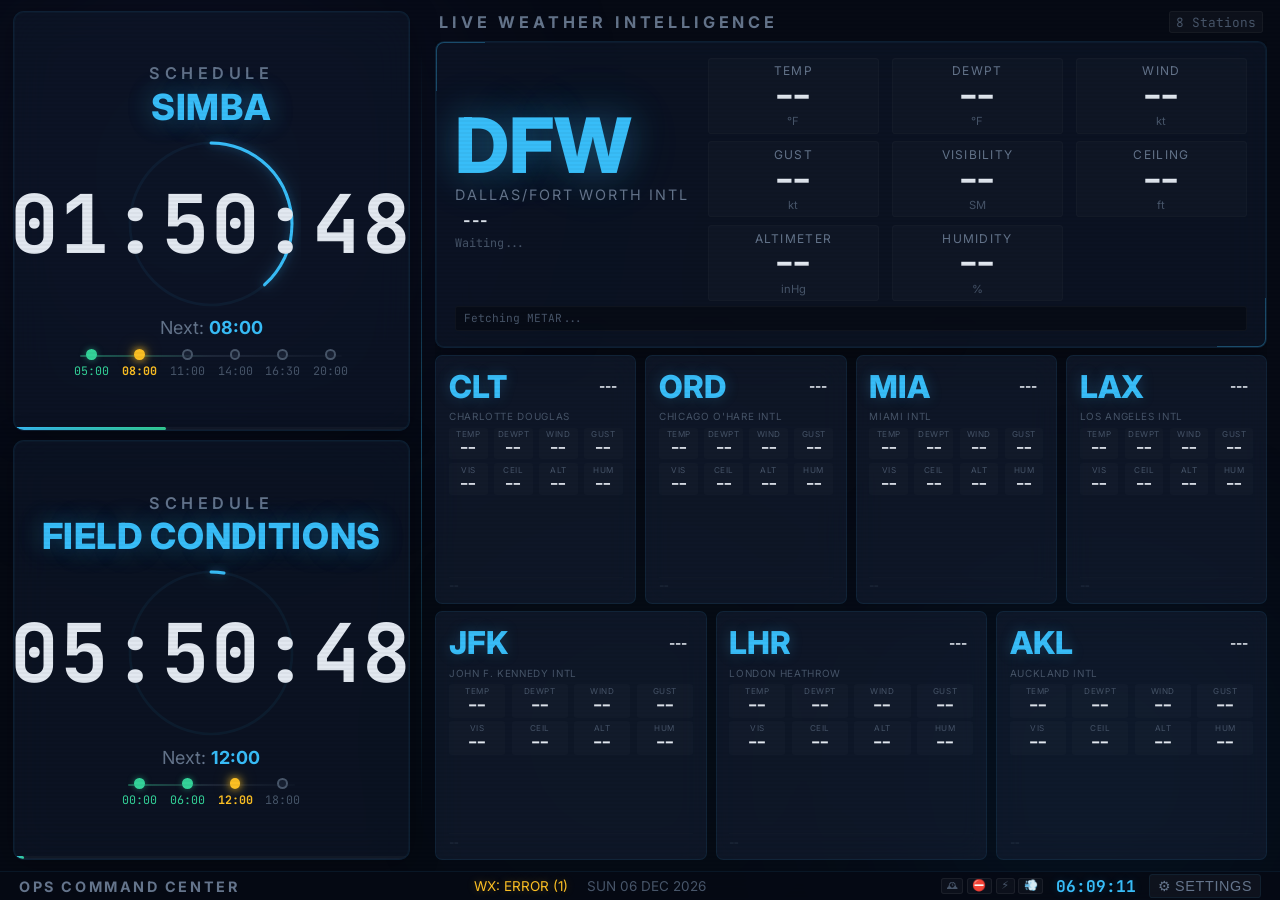
==== commit 2078904d: "Modify greeting output to say 'Goodbye World'" ====
--- a/index.html
+++ b/index.html
@@ -2128,2019 +2128,3 @@
   </script>
 </body>
 </html>
-
-  *, *::before, *::after {
-    margin: 0; padding: 0; box-sizing: border-box;
-  }
-
-  html, body {
-    width: 100vw;
-    height: 100vh;
-    overflow: hidden;
-    font-family: 'Inter', 'Segoe UI', system-ui, -apple-system, sans-serif;
-    background: var(--bg-primary);
-    color: var(--text-primary);
-  }
-
-  /* ── Animated Background ── */
-  .bg-mesh {
-    position: fixed; inset: 0; z-index: 0;
-    overflow: hidden; pointer-events: none;
-  }
-  .bg-mesh::before, .bg-mesh::after {
-    content: ''; position: absolute;
-    border-radius: 50%; filter: blur(120px); opacity: 0.25;
-  }
-  .bg-mesh::before {
-    width: 55vw; height: 55vw;
-    background: radial-gradient(circle, rgba(99, 102, 241, 0.45), transparent 70%);
-    top: -20%; left: -12%;
-    animation: mf1 25s ease-in-out infinite alternate;
-  }
-  .bg-mesh::after {
-    width: 45vw; height: 45vw;
-    background: radial-gradient(circle, rgba(14, 165, 233, 0.38), transparent 70%);
-    bottom: -18%; right: -8%;
-    animation: mf2 30s ease-in-out infinite alternate;
-  }
-  .bg-orb {
-    position: absolute; width: 38vw; height: 38vw;
-    border-radius: 50%; filter: blur(120px); opacity: 0.2;
-    background: radial-gradient(circle, rgba(52, 211, 153, 0.2), transparent 70%);
-    top: 55%; left: 30%;
-    animation: mf3 22s ease-in-out infinite alternate;
-  }
-  .bg-orb2 {
-    position: absolute; width: 30vw; height: 30vw;
-    border-radius: 50%; filter: blur(120px); opacity: 0.18;
-    background: radial-gradient(circle, rgba(251, 191, 36, 0.12), transparent 70%);
-    top: 10%; right: 20%;
-    animation: mf4 28s ease-in-out infinite alternate;
-  }
-  @keyframes mf1 { from { transform: translate(0,0) scale(1) } to { transform: translate(4vw, 6vh) scale(1.18) } }
-  @keyframes mf2 { from { transform: translate(0,0) scale(1) } to { transform: translate(-5vw,-4vh) scale(1.12) } }
-  @keyframes mf3 { from { transform: translate(0,0) scale(1) } to { transform: translate(6vw,-5vh) scale(0.88) } }
-  @keyframes mf4 { from { transform: translate(0,0) scale(1) } to { transform: translate(-3vw, 4vh) scale(1.08) } }
-
-  /* ── Scanlines Overlay ── */
-  .scanlines {
-    position: fixed; inset: 0; z-index: 2; pointer-events: none;
-    background: repeating-linear-gradient(
-      0deg, transparent, transparent 2px,
-      rgba(0,0,0,0.03) 2px, rgba(0,0,0,0.03) 4px
-    );
-  }
-
-  /* ── Main Layout ── */
-  .dashboard {
-    position: relative; z-index: 1;
-    display: grid;
-    grid-template-columns: 33vw 1fr;
-    width: 100vw;
-    height: calc(100vh - var(--bar-height));
-  }
-
-  /* ── Left Panel ── */
-  .left-panel {
-    display: grid; grid-template-rows: 1fr 1fr;
-    gap: 1vh; padding: 1.2vh 1vw;
-    position: relative;
-  }
-  .left-panel::after {
-    content: ''; position: absolute;
-    top: 5%; right: 0; bottom: 5%; width: 1px;
-    background: linear-gradient(180deg, transparent, var(--accent-glow), transparent);
-  }
-
-  /* ── Right Panel ── */
-  .right-panel {
-    display: grid;
-    grid-template-rows: auto 1fr;
-    padding: 1.2vh 1vw;
-    gap: 0.8vh;
-    overflow: hidden;
-  }
-
-  /* ── Section Cards (Countdown) ── */
-  .section-card {
-    background: var(--bg-card);
-    backdrop-filter: var(--glass-blur);
-    -webkit-backdrop-filter: var(--glass-blur);
-    border: 1px solid var(--border-color);
-    border-radius: 1.2vmin;
-    padding: 1.5vh 1.2vw;
-    display: flex; flex-direction: column;
-    justify-content: center; align-items: center;
-    position: relative; overflow: hidden;
-    transition: background 0.6s ease, border-color 0.6s ease, box-shadow 0.6s ease;
-    box-shadow: 0 4px 30px rgba(0,0,0,0.3), inset 0 0 0 1px rgba(56, 189, 248, 0.04);
-    animation: cardIn 0.8s ease-out both;
-  }
-  .section-card:nth-child(2) { animation-delay: 0.15s; }
-
-  @keyframes cardIn {
-    from { opacity: 0; transform: translateY(20px) scale(0.98); }
-    to   { opacity: 1; transform: translateY(0) scale(1); }
-  }
-
-  .section-label {
-    font-size: clamp(1rem, 1.8vmin, 1.8rem);
-    text-transform: uppercase; letter-spacing: 0.35vw;
-    color: var(--text-muted); margin-bottom: 0.2vh; font-weight: 600;
-  }
-  .section-title {
-    font-size: clamp(2rem, 4vmin, 4rem);
-    font-weight: 800; color: var(--accent); margin-bottom: 0.1vh;
-    text-shadow: 0 0 25px var(--accent-glow), 0 0 50px rgba(56, 189, 248, 0.1);
-    letter-spacing: 0.05vw;
-  }
-
-  /* ── Countdown Ring ── */
-  .countdown-ring-wrap {
-    position: relative;
-    width: var(--ring-size); height: var(--ring-size);
-    display: flex; align-items: center; justify-content: center;
-    margin: 0.4vh 0;
-  }
-  .countdown-ring {
-    position: absolute; inset: 0;
-    width: 100%; height: 100%;
-    transform: rotate(-90deg);
-  }
-  .ring-track  { fill: none; stroke: rgba(56, 189, 248, 0.06); stroke-width: 3; }
-  .ring-fill   {
-    fill: none; stroke: var(--accent); stroke-width: 3.5;
-    stroke-linecap: round;
-    transition: stroke-dashoffset 1s linear, stroke 0.6s ease;
-    filter: drop-shadow(0 0 8px var(--accent-glow));
-  }
-  .ring-glow   {
-    fill: none; stroke: var(--accent); stroke-width: 7;
-    stroke-linecap: round; opacity: 0.12;
-    transition: stroke-dashoffset 1s linear, stroke 0.6s ease;
-    filter: blur(4px);
-  }
-  .ring-fill.alert-ring, .ring-glow.alert-ring {
-    stroke: var(--accent-amber);
-    filter: drop-shadow(0 0 10px var(--alert-glow));
-  }
-
-  .countdown-value {
-    font-family: 'JetBrains Mono', monospace;
-    font-size: clamp(3.5rem, 9vmin, 9rem);
-    font-weight: 700; font-variant-numeric: tabular-nums;
-    letter-spacing: 0.1vw; line-height: 1;
-    color: var(--text-primary); z-index: 1;
-    transition: color 0.6s ease, text-shadow 0.6s ease;
-  }
-
-  .next-label {
-    font-size: clamp(1rem, 2vmin, 2rem);
-    color: var(--text-muted); margin-bottom: 0.8vh;
-  }
-  .next-label span { color: var(--accent); font-weight: 700; }
-
-  /* ── Progress Bar ── */
-  .progress-track {
-    position: absolute; bottom: 0; left: 0; right: 0; height: 3px;
-    background: rgba(255,255,255,0.03);
-    border-radius: 0 0 1.2vmin 1.2vmin; overflow: hidden;
-  }
-  .progress-fill {
-    height: 100%; width: 0%;
-    background: linear-gradient(90deg, var(--accent), var(--accent-green));
-    border-radius: 0 2px 2px 0;
-    transition: width 1s linear, background 0.6s ease;
-    box-shadow: 0 0 8px rgba(56, 189, 248, 0.3);
-  }
-  .progress-fill.alert-progress {
-    background: linear-gradient(90deg, var(--accent-amber), var(--accent-red));
-    box-shadow: 0 0 8px rgba(251, 191, 36, 0.4);
-  }
-
-  /* ── Timeline Pips ── */
-  .pip-row {
-    display: flex; gap: 1vw;
-    align-items: flex-start; margin-top: 0.4vh;
-    position: relative;
-  }
-  .pip-row::before {
-    content: ''; position: absolute;
-    top: calc(clamp(0.3rem, 0.65vmin, 0.6rem));
-    left: calc(clamp(0.3rem, 0.65vmin, 0.6rem));
-    right: calc(clamp(0.3rem, 0.65vmin, 0.6rem));
-    height: 2px;
-    background: linear-gradient(90deg,
-      rgba(52,211,153,0.4) 0%,
-      rgba(71,85,105,0.3) 50%,
-      rgba(30,41,59,0.2) 100%);
-    z-index: 0; border-radius: 1px;
-  }
-  .pip {
-    display: flex; flex-direction: column;
-    align-items: center; gap: 0.3vh; z-index: 1;
-  }
-  .pip-dot {
-    width: clamp(0.5rem, 1.2vmin, 1.1rem);
-    height: clamp(0.5rem, 1.2vmin, 1.1rem);
-    border-radius: 50%;
-    background: var(--upcoming-dot);
-    border: 2px solid var(--text-dim);
-    transition: all 0.4s ease;
-  }
-  .pip-time {
-    font-family: 'JetBrains Mono', monospace;
-    font-size: clamp(0.7rem, 1.3vmin, 1.2rem);
-    color: var(--text-dim); font-variant-numeric: tabular-nums;
-  }
-  .pip.completed .pip-dot {
-    background: var(--completed-dot); border-color: var(--completed-dot);
-    box-shadow: 0 0 6px rgba(52, 211, 153, 0.5);
-  }
-  .pip.completed .pip-time { color: var(--completed-dot); }
-  .pip.current .pip-dot {
-    background: var(--accent-amber); border-color: var(--accent-amber);
-    box-shadow: 0 0 8px var(--accent-amber), 0 0 18px rgba(251,191,36,0.35);
-    animation: pipPulse 1.5s ease-in-out infinite;
-  }
-  .pip.current .pip-time { color: var(--accent-amber); font-weight: 700; }
-
-  @keyframes pipPulse {
-    0%, 100% { box-shadow: 0 0 5px rgba(251,191,36,0.4), 0 0 12px rgba(251,191,36,0.15); }
-    50%      { box-shadow: 0 0 12px rgba(251,191,36,0.9), 0 0 24px rgba(251,191,36,0.35); }
-  }
-
-  /* ── Alert State ── */
-  .section-card.alert-active {
-    background: var(--alert-bg);
-    border-color: var(--alert-border);
-    box-shadow: 0 0 50px rgba(251,191,36,0.1), inset 0 0 0 1px rgba(251,191,36,0.12);
-    animation: secPulse 2s ease-in-out infinite;
-  }
-  .section-card.alert-active .countdown-value {
-    color: var(--alert-text);
-    text-shadow: 0 0 25px var(--alert-glow), 0 0 50px rgba(251,191,36,0.15);
-  }
-  .section-card.alert-active .section-title {
-    color: var(--alert-text);
-    text-shadow: 0 0 20px var(--alert-glow);
-  }
-  @keyframes secPulse {
-    0%, 100% { box-shadow: 0 0 35px rgba(251,191,36,0.08), inset 0 0 0 1px rgba(251,191,36,0.08); }
-    50%      { box-shadow: 0 0 60px rgba(251,191,36,0.2), inset 0 0 0 1px rgba(251,191,36,0.18); }
-  }
-
-  /* ── Weather Panel Header ── */
-  .wx-panel-header {
-    display: flex; align-items: center;
-    justify-content: space-between; padding: 0 0.3vw;
-  }
-  .wx-panel-title {
-    font-size: clamp(1rem, 1.8vmin, 1.7rem);
-    text-transform: uppercase; letter-spacing: 0.3vw;
-    color: var(--text-muted); font-weight: 700;
-  }
-  .wx-panel-badge {
-    font-family: 'JetBrains Mono', monospace;
-    font-size: clamp(0.8rem, 1.4vmin, 1.3rem);
-    color: var(--text-dim);
-    padding: 0.2vh 0.5vw;
-    background: rgba(255,255,255,0.03);
-    border-radius: 0.3vmin;
-    border: 1px solid rgba(255,255,255,0.04);
-  }
-
-  /* ── Weather Content ── */
-  .wx-content {
-    display: grid;
-    grid-template-rows: auto 1fr;
-    gap: 0.8vh;
-    overflow: hidden;
-  }
-
-  /* ── DFW Hero Card ── */
-  .weather-hero {
-    background: var(--bg-card);
-    backdrop-filter: var(--glass-blur);
-    -webkit-backdrop-filter: var(--glass-blur);
-    border: 1px solid var(--border-color);
-    border-radius: 1vmin;
-    padding: 1.8vh 1.5vw;
-    display: grid;
-    grid-template-columns: auto 1fr;
-    grid-template-rows: 1fr auto;
-    gap: 0.5vh 1.5vw;
-    align-items: center;
-    box-shadow: 0 4px 30px rgba(0,0,0,0.3), inset 0 0 0 1px rgba(56,189,248,0.05);
-    animation: cardIn 0.8s ease-out 0.2s both;
-    position: relative; overflow: hidden;
-  }
-  .weather-hero::before {
-    content: ''; position: absolute; top: -1px; left: -1px;
-    width: 50px; height: 50px;
-    border-top: 2px solid var(--accent);
-    border-left: 2px solid var(--accent);
-    border-radius: 1vmin 0 0 0; opacity: 0.3;
-  }
-  .weather-hero::after {
-    content: ''; position: absolute; bottom: -1px; right: -1px;
-    width: 50px; height: 50px;
-    border-bottom: 2px solid var(--accent);
-    border-right: 2px solid var(--accent);
-    border-radius: 0 0 1vmin 0; opacity: 0.3;
-  }
-
-  .hero-left {
-    grid-row: 1 / 2;
-    display: flex; flex-direction: column;
-    align-items: flex-start;
-  }
-  .hero-icao {
-    font-family: 'Inter', sans-serif;
-    font-size: clamp(4rem, 8.5vmin, 8.5rem);
-    font-weight: 800; color: var(--accent); line-height: 1;
-    text-shadow: 0 0 35px var(--accent-glow), 0 0 70px rgba(56,189,248,0.12);
-  }
-  .hero-airport-name {
-    font-size: clamp(0.9rem, 1.6vmin, 1.5rem);
-    color: var(--text-muted); text-transform: uppercase;
-    letter-spacing: 0.15vw; margin-top: 0.2vh;
-  }
-  .hero-conditions {
-    display: flex; align-items: center;
-    gap: 0.5vw; margin-top: 0.5vh;
-  }
-  .hero-conditions-badge {
-    font-size: clamp(1rem, 1.8vmin, 1.7rem);
-    padding: 0.3vh 0.6vw; border-radius: 0.4vmin;
-    font-weight: 700; letter-spacing: 0.05vw;
-  }
-  .hero-wx-icon {
-    font-size: clamp(2.5rem, 4.5vmin, 4.5rem);
-    line-height: 1;
-    filter: drop-shadow(0 0 4px rgba(255,255,255,0.15));
-  }
-  .hero-obs-time {
-    font-family: 'JetBrains Mono', monospace;
-    font-size: clamp(0.7rem, 1.3vmin, 1.2rem);
-    color: var(--text-dim); margin-top: 0.3vh;
-  }
-
-  .hero-details {
-    grid-row: 1 / 2;
-    display: grid;
-    grid-template-columns: repeat(3, 1fr);
-    gap: 0.6vw 1vw;
-    align-self: center;
-  }
-  .hero-metric {
-    display: flex; flex-direction: column;
-    align-items: center; gap: 0.1vh;
-    padding: 0.5vh 0.3vw;
-    border-radius: 0.4vmin;
-    background: rgba(255,255,255,0.02);
-    border: 1px solid rgba(255,255,255,0.02);
-  }
-  .hero-metric-label {
-    font-size: clamp(0.75rem, 1.3vmin, 1.2rem);
-    text-transform: uppercase; letter-spacing: 0.1vw;
-    color: var(--text-muted);
-  }
-  .hero-metric-value {
-    font-family: 'JetBrains Mono', monospace;
-    font-size: clamp(1.8rem, 3.8vmin, 3.8rem);
-    font-weight: 700; color: var(--text-primary); line-height: 1;
-  }
-  .hero-metric-unit {
-    font-size: clamp(0.7rem, 1.2vmin, 1.1rem);
-    color: var(--text-dim);
-  }
-
-  .hero-metar-raw {
-    grid-column: 1 / -1;
-    font-family: 'JetBrains Mono', monospace;
-    font-size: clamp(0.7rem, 1.2vmin, 1.1rem);
-    color: var(--text-dim);
-    background: rgba(0,0,0,0.3);
-    padding: 0.5vh 0.6vw;
-    border-radius: 0.3vmin;
-    white-space: nowrap; overflow: hidden; text-overflow: ellipsis;
-    border: 1px solid rgba(255,255,255,0.03);
-  }
-
-  /* ── Flight Category Badges ── */
-  .cat-vfr  { background: rgba(52,211,153,0.12); color: #34d399; border: 1px solid rgba(52,211,153,0.2); }
-  .cat-mvfr { background: rgba(96,165,250,0.12); color: #60a5fa; border: 1px solid rgba(96,165,250,0.2); }
-  .cat-ifr  { background: rgba(248,113,113,0.12); color: #f87171; border: 1px solid rgba(248,113,113,0.2); }
-  .cat-lifr { background: rgba(232,121,249,0.12); color: #e879f9; border: 1px solid rgba(232,121,249,0.2); }
-  .wx-ok    { color: var(--text-muted); }
-  .wx-stale { color: var(--accent-amber); text-shadow: 0 0 8px rgba(251,191,36,0.3); }
-
-  /* ── Airport Grid ── */
-  .airport-grid {
-    display: grid;
-    grid-template-columns: repeat(12, 1fr);
-    grid-auto-rows: 1fr;
-    gap: 0.8vh 0.7vw;
-    overflow: hidden;
-  }
-  /* Row 1: 4 cards × 3 cols each = 12 */
-  .airport-card:nth-child(-n+4) { grid-column: span 3; }
-  /* Row 2: 3 cards × 4 cols each = 12 */
-  .airport-card:nth-child(n+5)  { grid-column: span 4; }
-
-  .airport-card {
-    background: var(--bg-card-alt);
-    backdrop-filter: blur(14px);
-    -webkit-backdrop-filter: blur(14px);
-    border: 1px solid var(--border-color);
-    border-radius: 0.8vmin;
-    padding: 1.2vh 1vw;
-    display: flex; flex-direction: column; gap: 0.4vh;
-    transition: all 0.3s ease;
-    animation: cardIn 0.6s ease-out both;
-    position: relative; overflow: hidden;
-  }
-  .airport-card:nth-child(1) { animation-delay: .25s; }
-  .airport-card:nth-child(2) { animation-delay: .30s; }
-  .airport-card:nth-child(3) { animation-delay: .35s; }
-  .airport-card:nth-child(4) { animation-delay: .40s; }
-  .airport-card:nth-child(5) { animation-delay: .45s; }
-  .airport-card:nth-child(6) { animation-delay: .50s; }
-  .airport-card:nth-child(7) { animation-delay: .55s; }
-  .airport-card:hover {
-    background: var(--bg-card-hover);
-    border-color: var(--border-glow);
-    box-shadow: 0 0 25px rgba(56,189,248,0.06);
-    transform: translateY(-1px);
-  }
-  body.no-hover .airport-card:hover {
-    background: var(--bg-card-alt);
-    border-color: var(--border-color);
-    box-shadow: none;
-    transform: none;
-  }
-  body.no-color-code .val-green,
-  body.no-color-code .val-amber,
-  body.no-color-code .val-red {
-    color: var(--text-primary) !important;
-    text-shadow: none !important;
-  }
-  body.no-cat-accent .airport-card::before {
-    display: none !important;
-  }
-
-  .airport-header {
-    display: flex; justify-content: space-between;
-    align-items: center; margin-bottom: 0.1vh;
-  }
-  .airport-icao-wrap {
-    display: flex; align-items: center; gap: 0.3vw;
-  }
-  .airport-icao {
-    font-size: clamp(1.8rem, 3.5vmin, 3.5rem);
-    font-weight: 800; color: var(--accent);
-    text-shadow: 0 0 14px rgba(56,189,248,0.25);
-  }
-  .airport-wx-icon {
-    font-size: clamp(1.1rem, 2.2vmin, 2.1rem);
-  }
-  .airport-name {
-    font-size: clamp(0.6rem, 1.1vmin, 1rem);
-    color: var(--text-dim); text-transform: uppercase;
-    letter-spacing: 0.05vw; margin-bottom: 0.2vh;
-  }
-  .airport-conditions {
-    font-size: clamp(0.8rem, 1.5vmin, 1.4rem);
-    padding: 0.2vh 0.45vw; border-radius: 0.3vmin; font-weight: 700;
-  }
-
-  .airport-metrics {
-    display: grid; grid-template-columns: 1fr 1fr 1fr 1fr;
-    gap: 0.4vh 0.5vw;
-  }
-  .airport-metric {
-    display: flex; flex-direction: column;
-    align-items: center; min-width: 0;
-    padding: 0.3vh 0.2vw;
-    border-radius: 0.3vmin;
-    background: rgba(255,255,255,0.015);
-  }
-  .airport-metric-label {
-    font-size: clamp(0.5rem, 0.9vmin, 0.85rem);
-    color: var(--text-dim); text-transform: uppercase;
-    letter-spacing: 0.04vw; line-height: 1.1;
-  }
-  .airport-metric-value {
-    font-family: 'JetBrains Mono', monospace;
-    font-size: clamp(0.85rem, 1.7vmin, 1.6rem);
-    font-weight: 700; color: var(--text-primary);
-    white-space: nowrap; overflow: hidden;
-    text-overflow: ellipsis; max-width: 100%;
-    line-height: 1.15;
-  }
-
-  /* ── Metric Value Color Coding ── */
-  .val-green  { color: #34d399; text-shadow: 0 0 6px rgba(52,211,153,0.2); }
-  .val-amber  { color: #fbbf24; text-shadow: 0 0 6px rgba(251,191,36,0.2); }
-  .val-red    { color: #f87171; text-shadow: 0 0 6px rgba(248,113,113,0.25); }
-
-  /* ── Flight Category Card Accent ── */
-  .airport-card::before {
-    content: ''; position: absolute; top: 8%; bottom: 8%;
-    left: 0; width: 3px; border-radius: 0 2px 2px 0;
-    background: var(--card-cat-color, transparent);
-    box-shadow: 0 0 8px var(--card-cat-color, transparent);
-    transition: background 0.5s ease, box-shadow 0.5s ease;
-  }
-
-  /* Row 2 cards get slightly bigger metric values since they have more room */
-  .airport-card:nth-child(n+5) .airport-metric-value {
-    font-size: clamp(0.95rem, 1.9vmin, 1.8rem);
-  }
-
-  .airport-metar-raw {
-    font-family: 'JetBrains Mono', monospace;
-    font-size: clamp(0.55rem, 1vmin, 0.95rem);
-    color: var(--text-dim); opacity: 0.5;
-    white-space: nowrap; overflow: hidden; text-overflow: ellipsis;
-    margin-top: auto; padding-top: 0.3vh;
-    border-top: 1px solid rgba(255,255,255,0.03);
-  }
-
-  /* ── Bottom Bar ── */
-  .bottom-bar {
-    position: fixed; bottom: 0; left: 0;
-    width: 100vw; height: var(--bar-height);
-    background: rgba(6,10,20,0.85);
-    backdrop-filter: blur(16px);
-    -webkit-backdrop-filter: blur(16px);
-    border-top: 1px solid rgba(56,189,248,0.08);
-    display: flex; justify-content: space-between;
-    align-items: center;
-    padding: 0 1.5vw;
-    font-size: clamp(0.75rem, 1.4vmin, 1.3rem);
-    color: var(--text-dim); z-index: 10;
-  }
-  .bottom-bar-title {
-    letter-spacing: 0.2vw; font-weight: 700;
-    color: var(--text-muted);
-    font-size: clamp(0.85rem, 1.6vmin, 1.5rem);
-  }
-  .bottom-bar-center {
-    display: flex; gap: 1.5vw; align-items: center;
-    font-size: clamp(0.8rem, 1.5vmin, 1.4rem);
-  }
-  .clock {
-    font-family: 'JetBrains Mono', monospace;
-    color: var(--accent); font-variant-numeric: tabular-nums;
-    font-weight: 700; font-size: clamp(1rem, 1.8vmin, 1.7rem);
-    text-shadow: 0 0 10px rgba(56,189,248,0.2);
-  }
-
-  /* ── Alert Page Mini Buttons ── */
-  .alert-btns { display: flex; gap: 0.3vw; align-items: center; }
-  .alert-btn {
-    text-decoration: none;
-    font-size: clamp(0.7rem, 1.2vmin, 1.1rem);
-    padding: 0.2vh 0.35vw;
-    border-radius: 0.3vmin;
-    border: 1px solid rgba(255,255,255,0.06);
-    background: rgba(255,255,255,0.03);
-    color: var(--text-dim);
-    line-height: 1;
-    transition: all 0.25s ease;
-    cursor: pointer;
-  }
-  .alert-btn:hover { color: var(--text-muted); border-color: rgba(255,255,255,0.15); background: rgba(255,255,255,0.06); transform: scale(1.1); }
-
-  /* ── Settings Button ── */
-  .settings-btn {
-    background: rgba(255,255,255,0.04);
-    border: 1px solid var(--border-color);
-    border-radius: 0.4vmin;
-    color: var(--text-muted);
-    font-size: clamp(0.9rem, 1.6vmin, 1.5rem);
-    padding: 0.3vh 0.6vw;
-    cursor: pointer;
-    transition: all 0.3s ease;
-    display: flex; align-items: center; gap: 0.3vw;
-    letter-spacing: 0.05vw;
-  }
-  .settings-btn:hover {
-    color: var(--accent); border-color: var(--border-glow);
-    box-shadow: 0 0 12px rgba(56,189,248,0.12);
-    background: rgba(56,189,248,0.06);
-  }
-  .settings-btn .gear-icon {
-    display: inline-block;
-    transition: transform 0.5s ease;
-  }
-  .settings-btn:hover .gear-icon {
-    transform: rotate(90deg);
-  }
-
-  /* ── Settings Modal ── */
-  .settings-overlay {
-    position: fixed; inset: 0; z-index: 200;
-    background: rgba(0,0,0,0.65);
-    backdrop-filter: blur(8px);
-    display: flex; align-items: center; justify-content: center;
-    opacity: 0; pointer-events: none;
-    transition: opacity 0.35s ease;
-  }
-  .settings-overlay.open {
-    opacity: 1; pointer-events: all;
-  }
-  .settings-modal {
-    background: rgba(15,23,42,0.95);
-    backdrop-filter: blur(24px);
-    border: 1px solid var(--border-glow);
-    border-radius: 1.2vmin;
-    padding: 3vh 2.5vw;
-    width: min(90vw, 600px);
-    max-height: 85vh;
-    overflow-y: auto;
-    box-shadow: 0 0 80px rgba(56,189,248,0.12), 0 25px 60px rgba(0,0,0,0.5);
-    transform: scale(0.92) translateY(20px);
-    transition: transform 0.35s ease;
-    scrollbar-width: thin;
-    scrollbar-color: rgba(56,189,248,0.15) transparent;
-  }
-  .settings-overlay.open .settings-modal {
-    transform: scale(1) translateY(0);
-  }
-  .settings-modal-header {
-    display: flex; align-items: center; justify-content: space-between;
-    margin-bottom: 2.5vh;
-    padding-bottom: 1.5vh;
-    border-bottom: 1px solid var(--border-color);
-  }
-  .settings-modal-title {
-    font-size: clamp(1.2rem, 2.2vmin, 2rem);
-    font-weight: 800; color: var(--accent);
-    text-shadow: 0 0 20px var(--accent-glow);
-    letter-spacing: 0.1vw;
-  }
-  .settings-close-btn {
-    background: rgba(255,255,255,0.04);
-    border: 1px solid var(--border-color);
-    border-radius: 0.4vmin;
-    color: var(--text-muted);
-    font-size: clamp(1rem, 1.6vmin, 1.5rem);
-    padding: 0.3vh 0.6vw;
-    cursor: pointer;
-    transition: all 0.3s ease;
-  }
-  .settings-close-btn:hover {
-    color: var(--accent-red); border-color: rgba(248,113,113,0.3);
-    background: rgba(248,113,113,0.08);
-  }
-  .settings-section {
-    margin-bottom: 2.5vh;
-  }
-  .settings-section-title {
-    font-size: clamp(0.85rem, 1.4vmin, 1.3rem);
-    text-transform: uppercase; letter-spacing: 0.2vw;
-    color: var(--text-muted); font-weight: 700;
-    margin-bottom: 1.2vh;
-  }
-  .theme-grid {
-    display: grid;
-    grid-template-columns: repeat(3, 1fr);
-    gap: 1vh 1vw;
-  }
-  .theme-card {
-    background: rgba(255,255,255,0.02);
-    border: 2px solid var(--border-color);
-    border-radius: 0.8vmin;
-    padding: 1.5vh 1vw;
-    cursor: pointer;
-    transition: all 0.3s ease;
-    text-align: center;
-  }
-  .theme-card:hover {
-    border-color: var(--border-glow);
-    background: rgba(56,189,248,0.04);
-    transform: translateY(-2px);
-    box-shadow: 0 4px 20px rgba(0,0,0,0.3);
-  }
-  .theme-card.active {
-    border-color: var(--accent);
-    background: rgba(56,189,248,0.08);
-    box-shadow: 0 0 25px rgba(56,189,248,0.15), inset 0 0 0 1px rgba(56,189,248,0.1);
-  }
-  .theme-preview {
-    width: 100%; height: clamp(2rem, 4vmin, 3.5rem);
-    border-radius: 0.4vmin; margin-bottom: 0.8vh;
-    position: relative; overflow: hidden;
-  }
-  .theme-name {
-    font-size: clamp(0.7rem, 1.2vmin, 1.1rem);
-    font-weight: 700; color: var(--text-primary);
-    margin-bottom: 0.2vh;
-  }
-  .theme-desc {
-    font-size: clamp(0.55rem, 0.9vmin, 0.85rem);
-    color: var(--text-dim);
-  }
-  .settings-option {
-    display: flex; align-items: center; justify-content: space-between;
-    padding: 1vh 0;
-    border-bottom: 1px solid rgba(255,255,255,0.03);
-  }
-  .settings-option:last-child { border-bottom: none; }
-  .settings-option-label {
-    font-size: clamp(0.8rem, 1.3vmin, 1.2rem);
-    color: var(--text-secondary);
-  }
-  .settings-option-desc {
-    font-size: clamp(0.55rem, 0.9vmin, 0.85rem);
-    color: var(--text-dim); margin-top: 0.2vh;
-  }
-  /* Toggle Switch */
-  .toggle-switch {
-    position: relative;
-    width: clamp(2.5rem, 4vmin, 3.5rem);
-    height: clamp(1.3rem, 2.2vmin, 2rem);
-    background: rgba(255,255,255,0.08);
-    border-radius: 2rem;
-    cursor: pointer;
-    transition: background 0.3s ease;
-    border: 1px solid rgba(255,255,255,0.06);
-  }
-  .toggle-switch.on {
-    background: rgba(56,189,248,0.3);
-    border-color: rgba(56,189,248,0.4);
-  }
-  .toggle-switch::after {
-    content: '';
-    position: absolute;
-    top: 2px; left: 2px;
-    width: calc(clamp(1.3rem, 2.2vmin, 2rem) - 6px);
-    height: calc(clamp(1.3rem, 2.2vmin, 2rem) - 6px);
-    background: var(--text-muted);
-    border-radius: 50%;
-    transition: all 0.3s ease;
-  }
-  .toggle-switch.on::after {
-    left: calc(100% - clamp(1.3rem, 2.2vmin, 2rem) + 4px);
-    background: var(--accent);
-    box-shadow: 0 0 8px var(--accent-glow);
-  }
-
-  /* ── Settings Select Dropdown ── */
-  .settings-select {
-    background: rgba(255,255,255,0.06);
-    border: 1px solid rgba(255,255,255,0.1);
-    border-radius: 0.4vmin;
-    color: var(--text-primary);
-    font-family: 'JetBrains Mono', monospace;
-    font-size: clamp(0.65rem, 1.1vmin, 1rem);
-    padding: 0.4vh 0.6vw;
-    cursor: pointer;
-    outline: none;
-    transition: border-color 0.3s ease;
-    -webkit-appearance: none;
-    appearance: none;
-    background-image: url("data:image/svg+xml,%3Csvg xmlns='http://www.w3.org/2000/svg' width='10' height='6'%3E%3Cpath d='M0 0l5 6 5-6z' fill='%2364748b'/%3E%3C/svg%3E");
-    background-repeat: no-repeat;
-    background-position: right 0.5vw center;
-    padding-right: 1.5vw;
-  }
-  .settings-select:focus {
-    border-color: var(--accent);
-    box-shadow: 0 0 8px rgba(56,189,248,0.15);
-  }
-  .settings-select option {
-    background: #1e293b;
-    color: #e2e8f0;
-  }
-
-  /* ── Settings Range Slider ── */
-  .settings-range-wrap {
-    display: flex; align-items: center; gap: 0.5vw;
-  }
-  .settings-range-val {
-    font-family: 'JetBrains Mono', monospace;
-    font-size: clamp(0.6rem, 1vmin, 0.9rem);
-    color: var(--accent); min-width: 2.5em; text-align: center;
-  }
-  .settings-range {
-    -webkit-appearance: none; appearance: none;
-    width: clamp(5rem, 10vmin, 8rem);
-    height: 4px;
-    background: rgba(255,255,255,0.08);
-    border-radius: 2px;
-    outline: none;
-    cursor: pointer;
-  }
-  .settings-range::-webkit-slider-thumb {
-    -webkit-appearance: none; appearance: none;
-    width: clamp(0.8rem, 1.4vmin, 1.2rem);
-    height: clamp(0.8rem, 1.4vmin, 1.2rem);
-    background: var(--accent);
-    border-radius: 50%;
-    box-shadow: 0 0 6px var(--accent-glow);
-    cursor: pointer;
-  }
-  .settings-range::-moz-range-thumb {
-    width: clamp(0.8rem, 1.4vmin, 1.2rem);
-    height: clamp(0.8rem, 1.4vmin, 1.2rem);
-    background: var(--accent);
-    border-radius: 50%;
-    border: none;
-    box-shadow: 0 0 6px var(--accent-glow);
-    cursor: pointer;
-  }
-</style>
-</head><body>
-  <div class="bg-mesh"><div class="bg-orb"></div><div class="bg-orb2"></div></div>
-  <div class="scanlines"></div>
-
-  <div class="dashboard">
-    <!-- ─── Left Panel: SIMBA & Field ─── -->
-    <div class="left-panel">
-
-      <div class="section-card" id="simba-section">
-        <div class="section-label">Schedule</div>
-        <div class="section-title">SIMBA</div>
-        <div class="countdown-ring-wrap">
-          <svg class="countdown-ring" viewBox="0 0 200 200">
-            <circle class="ring-track" cx="100" cy="100" r="90"/>
-            <circle class="ring-glow"  cx="100" cy="100" r="90" id="simba-ring-glow" stroke-dasharray="565.49" stroke-dashoffset="565.49"/>
-            <circle class="ring-fill"  cx="100" cy="100" r="90" id="simba-ring"      stroke-dasharray="565.49" stroke-dashoffset="565.49"/>
-          </svg>
-          <div class="countdown-value" id="simba-countdown">--:--:--</div>
-        </div>
-        <div class="next-label">Next: <span id="simba-next">--:--</span></div>
-        <div class="pip-row" id="simba-pips"></div>
-        <div class="progress-track"><div class="progress-fill" id="simba-progress"></div></div>
-      </div>
-
-      <div class="section-card" id="field-section">
-        <div class="section-label">Schedule</div>
-        <div class="section-title">FIELD CONDITIONS</div>
-        <div class="countdown-ring-wrap">
-          <svg class="countdown-ring" viewBox="0 0 200 200">
-            <circle class="ring-track" cx="100" cy="100" r="90"/>
-            <circle class="ring-glow"  cx="100" cy="100" r="90" id="field-ring-glow" stroke-dasharray="565.49" stroke-dashoffset="565.49"/>
-            <circle class="ring-fill"  cx="100" cy="100" r="90" id="field-ring"      stroke-dasharray="565.49" stroke-dashoffset="565.49"/>
-          </svg>
-          <div class="countdown-value" id="field-countdown">--:--:--</div>
-        </div>
-        <div class="next-label">Next: <span id="field-next">--:--</span></div>
-        <div class="pip-row" id="field-pips"></div>
-        <div class="progress-track"><div class="progress-fill" id="field-progress"></div></div>
-      </div>
-
-    </div>
-
-    <!-- ─── Right Panel: Weather ─── -->
-    <div class="right-panel">
-
-      <div class="wx-panel-header">
-        <div class="wx-panel-title">Live Weather Intelligence</div>
-        <div class="wx-panel-badge">8 Stations</div>
-      </div>
-
-      <div class="wx-content">
-        <!-- DFW Hero Card -->
-        <div class="weather-hero" id="wx-dfw">
-          <div class="hero-left">
-            <a href="dfw.html" style="text-decoration:none;color:inherit;" title="Open detailed DFW weather">
-              <div class="hero-icao" style="cursor:pointer;">DFW</div>
-            </a>
-            <div class="hero-airport-name">Dallas/Fort Worth Intl</div>
-            <div class="hero-conditions">
-              <span class="hero-conditions-badge" id="dfw-cat">---</span>
-              <span class="hero-wx-icon" id="dfw-icon"></span>
-            </div>
-            <div class="hero-obs-time" id="dfw-obs">Waiting...</div>
-          </div>
-          <div class="hero-details">
-            <div class="hero-metric">
-              <div class="hero-metric-label">Temp</div>
-              <div class="hero-metric-value" id="dfw-temp">--</div>
-              <div class="hero-metric-unit">&deg;F</div>
-            </div>
-            <div class="hero-metric">
-              <div class="hero-metric-label">Dewpt</div>
-              <div class="hero-metric-value" id="dfw-dewpt">--</div>
-              <div class="hero-metric-unit">&deg;F</div>
-            </div>
-            <div class="hero-metric">
-              <div class="hero-metric-label">Wind</div>
-              <div class="hero-metric-value" id="dfw-wind">--</div>
-              <div class="hero-metric-unit">kt</div>
-            </div>
-            <div class="hero-metric">
-              <div class="hero-metric-label">Gust</div>
-              <div class="hero-metric-value" id="dfw-gust">--</div>
-              <div class="hero-metric-unit">kt</div>
-            </div>
-            <div class="hero-metric">
-              <div class="hero-metric-label">Visibility</div>
-              <div class="hero-metric-value" id="dfw-vis">--</div>
-              <div class="hero-metric-unit">SM</div>
-            </div>
-            <div class="hero-metric">
-              <div class="hero-metric-label">Ceiling</div>
-              <div class="hero-metric-value" id="dfw-ceil">--</div>
-              <div class="hero-metric-unit">ft</div>
-            </div>
-            <div class="hero-metric">
-              <div class="hero-metric-label">Altimeter</div>
-              <div class="hero-metric-value" id="dfw-alt">--</div>
-              <div class="hero-metric-unit">inHg</div>
-            </div>
-            <div class="hero-metric">
-              <div class="hero-metric-label">Humidity</div>
-              <div class="hero-metric-value" id="dfw-hum">--</div>
-              <div class="hero-metric-unit">%</div>
-            </div>
-          </div>
-          <div class="hero-metar-raw" id="dfw-metar">Fetching METAR...</div>
-        </div>
-
-        <!-- Airport Grid (7 stations) -->
-        <div class="airport-grid">
-
-          <div class="airport-card" id="wx-clt">
-            <div class="airport-header">
-              <div class="airport-icao-wrap">
-                <a href="clt.html" style="text-decoration:none;color:inherit;" title="Open detailed CLT weather"><span class="airport-icao" style="cursor:pointer;">CLT</span></a>
-                <span class="airport-wx-icon" id="clt-icon"></span>
-              </div>
-              <span class="airport-conditions" id="clt-cat">---</span>
-            </div>
-            <div class="airport-name">Charlotte Douglas</div>
-            <div class="airport-metrics">
-              <div class="airport-metric"><span class="airport-metric-label">Temp</span><span class="airport-metric-value" id="clt-temp">--</span></div>
-              <div class="airport-metric"><span class="airport-metric-label">Dewpt</span><span class="airport-metric-value" id="clt-dewpt">--</span></div>
-              <div class="airport-metric"><span class="airport-metric-label">Wind</span><span class="airport-metric-value" id="clt-wind">--</span></div>
-              <div class="airport-metric"><span class="airport-metric-label">Gust</span><span class="airport-metric-value" id="clt-gust">--</span></div>
-              <div class="airport-metric"><span class="airport-metric-label">Vis</span><span class="airport-metric-value" id="clt-vis">--</span></div>
-              <div class="airport-metric"><span class="airport-metric-label">Ceil</span><span class="airport-metric-value" id="clt-ceil">--</span></div>
-              <div class="airport-metric"><span class="airport-metric-label">Alt</span><span class="airport-metric-value" id="clt-alt">--</span></div>
-              <div class="airport-metric"><span class="airport-metric-label">Hum</span><span class="airport-metric-value" id="clt-hum">--</span></div>
-            </div>
-            <div class="airport-metar-raw" id="clt-metar">--</div>
-          </div>
-
-          <div class="airport-card" id="wx-ord">
-            <div class="airport-header">
-              <div class="airport-icao-wrap">
-                <span class="airport-icao">ORD</span>
-                <span class="airport-wx-icon" id="ord-icon"></span>
-              </div>
-              <span class="airport-conditions" id="ord-cat">---</span>
-            </div>
-            <div class="airport-name">Chicago O'Hare Intl</div>
-            <div class="airport-metrics">
-              <div class="airport-metric"><span class="airport-metric-label">Temp</span><span class="airport-metric-value" id="ord-temp">--</span></div>
-              <div class="airport-metric"><span class="airport-metric-label">Dewpt</span><span class="airport-metric-value" id="ord-dewpt">--</span></div>
-              <div class="airport-metric"><span class="airport-metric-label">Wind</span><span class="airport-metric-value" id="ord-wind">--</span></div>
-              <div class="airport-metric"><span class="airport-metric-label">Gust</span><span class="airport-metric-value" id="ord-gust">--</span></div>
-              <div class="airport-metric"><span class="airport-metric-label">Vis</span><span class="airport-metric-value" id="ord-vis">--</span></div>
-              <div class="airport-metric"><span class="airport-metric-label">Ceil</span><span class="airport-metric-value" id="ord-ceil">--</span></div>
-              <div class="airport-metric"><span class="airport-metric-label">Alt</span><span class="airport-metric-value" id="ord-alt">--</span></div>
-              <div class="airport-metric"><span class="airport-metric-label">Hum</span><span class="airport-metric-value" id="ord-hum">--</span></div>
-            </div>
-            <div class="airport-metar-raw" id="ord-metar">--</div>
-          </div>
-
-          <div class="airport-card" id="wx-mia">
-            <div class="airport-header">
-              <div class="airport-icao-wrap">
-                <span class="airport-icao">MIA</span>
-                <span class="airport-wx-icon" id="mia-icon"></span>
-              </div>
-              <span class="airport-conditions" id="mia-cat">---</span>
-            </div>
-            <div class="airport-name">Miami Intl</div>
-            <div class="airport-metrics">
-              <div class="airport-metric"><span class="airport-metric-label">Temp</span><span class="airport-metric-value" id="mia-temp">--</span></div>
-              <div class="airport-metric"><span class="airport-metric-label">Dewpt</span><span class="airport-metric-value" id="mia-dewpt">--</span></div>
-              <div class="airport-metric"><span class="airport-metric-label">Wind</span><span class="airport-metric-value" id="mia-wind">--</span></div>
-              <div class="airport-metric"><span class="airport-metric-label">Gust</span><span class="airport-metric-value" id="mia-gust">--</span></div>
-              <div class="airport-metric"><span class="airport-metric-label">Vis</span><span class="airport-metric-value" id="mia-vis">--</span></div>
-              <div class="airport-metric"><span class="airport-metric-label">Ceil</span><span class="airport-metric-value" id="mia-ceil">--</span></div>
-              <div class="airport-metric"><span class="airport-metric-label">Alt</span><span class="airport-metric-value" id="mia-alt">--</span></div>
-              <div class="airport-metric"><span class="airport-metric-label">Hum</span><span class="airport-metric-value" id="mia-hum">--</span></div>
-            </div>
-            <div class="airport-metar-raw" id="mia-metar">--</div>
-          </div>
-
-          <div class="airport-card" id="wx-lax">
-            <div class="airport-header">
-              <div class="airport-icao-wrap">
-                <span class="airport-icao">LAX</span>
-                <span class="airport-wx-icon" id="lax-icon"></span>
-              </div>
-              <span class="airport-conditions" id="lax-cat">---</span>
-            </div>
-            <div class="airport-name">Los Angeles Intl</div>
-            <div class="airport-metrics">
-              <div class="airport-metric"><span class="airport-metric-label">Temp</span><span class="airport-metric-value" id="lax-temp">--</span></div>
-              <div class="airport-metric"><span class="airport-metric-label">Dewpt</span><span class="airport-metric-value" id="lax-dewpt">--</span></div>
-              <div class="airport-metric"><span class="airport-metric-label">Wind</span><span class="airport-metric-value" id="lax-wind">--</span></div>
-              <div class="airport-metric"><span class="airport-metric-label">Gust</span><span class="airport-metric-value" id="lax-gust">--</span></div>
-              <div class="airport-metric"><span class="airport-metric-label">Vis</span><span class="airport-metric-value" id="lax-vis">--</span></div>
-              <div class="airport-metric"><span class="airport-metric-label">Ceil</span><span class="airport-metric-value" id="lax-ceil">--</span></div>
-              <div class="airport-metric"><span class="airport-metric-label">Alt</span><span class="airport-metric-value" id="lax-alt">--</span></div>
-              <div class="airport-metric"><span class="airport-metric-label">Hum</span><span class="airport-metric-value" id="lax-hum">--</span></div>
-            </div>
-            <div class="airport-metar-raw" id="lax-metar">--</div>
-          </div>
-
-          <div class="airport-card" id="wx-jfk">
-            <div class="airport-header">
-              <div class="airport-icao-wrap">
-                <span class="airport-icao">JFK</span>
-                <span class="airport-wx-icon" id="jfk-icon"></span>
-              </div>
-              <span class="airport-conditions" id="jfk-cat">---</span>
-            </div>
-            <div class="airport-name">John F. Kennedy Intl</div>
-            <div class="airport-metrics">
-              <div class="airport-metric"><span class="airport-metric-label">Temp</span><span class="airport-metric-value" id="jfk-temp">--</span></div>
-              <div class="airport-metric"><span class="airport-metric-label">Dewpt</span><span class="airport-metric-value" id="jfk-dewpt">--</span></div>
-              <div class="airport-metric"><span class="airport-metric-label">Wind</span><span class="airport-metric-value" id="jfk-wind">--</span></div>
-              <div class="airport-metric"><span class="airport-metric-label">Gust</span><span class="airport-metric-value" id="jfk-gust">--</span></div>
-              <div class="airport-metric"><span class="airport-metric-label">Vis</span><span class="airport-metric-value" id="jfk-vis">--</span></div>
-              <div class="airport-metric"><span class="airport-metric-label">Ceil</span><span class="airport-metric-value" id="jfk-ceil">--</span></div>
-              <div class="airport-metric"><span class="airport-metric-label">Alt</span><span class="airport-metric-value" id="jfk-alt">--</span></div>
-              <div class="airport-metric"><span class="airport-metric-label">Hum</span><span class="airport-metric-value" id="jfk-hum">--</span></div>
-            </div>
-            <div class="airport-metar-raw" id="jfk-metar">--</div>
-          </div>
-
-          <div class="airport-card" id="wx-lhr">
-            <div class="airport-header">
-              <div class="airport-icao-wrap">
-                <span class="airport-icao">LHR</span>
-                <span class="airport-wx-icon" id="lhr-icon"></span>
-              </div>
-              <span class="airport-conditions" id="lhr-cat">---</span>
-            </div>
-            <div class="airport-name">London Heathrow</div>
-            <div class="airport-metrics">
-              <div class="airport-metric"><span class="airport-metric-label">Temp</span><span class="airport-metric-value" id="lhr-temp">--</span></div>
-              <div class="airport-metric"><span class="airport-metric-label">Dewpt</span><span class="airport-metric-value" id="lhr-dewpt">--</span></div>
-              <div class="airport-metric"><span class="airport-metric-label">Wind</span><span class="airport-metric-value" id="lhr-wind">--</span></div>
-              <div class="airport-metric"><span class="airport-metric-label">Gust</span><span class="airport-metric-value" id="lhr-gust">--</span></div>
-              <div class="airport-metric"><span class="airport-metric-label">Vis</span><span class="airport-metric-value" id="lhr-vis">--</span></div>
-              <div class="airport-metric"><span class="airport-metric-label">Ceil</span><span class="airport-metric-value" id="lhr-ceil">--</span></div>
-              <div class="airport-metric"><span class="airport-metric-label">Alt</span><span class="airport-metric-value" id="lhr-alt">--</span></div>
-              <div class="airport-metric"><span class="airport-metric-label">Hum</span><span class="airport-metric-value" id="lhr-hum">--</span></div>
-            </div>
-            <div class="airport-metar-raw" id="lhr-metar">--</div>
-          </div>
-
-          <div class="airport-card" id="wx-akl">
-            <div class="airport-header">
-              <div class="airport-icao-wrap">
-                <span class="airport-icao">AKL</span>
-                <span class="airport-wx-icon" id="akl-icon"></span>
-              </div>
-              <span class="airport-conditions" id="akl-cat">---</span>
-            </div>
-            <div class="airport-name">Auckland Intl</div>
-            <div class="airport-metrics">
-              <div class="airport-metric"><span class="airport-metric-label">Temp</span><span class="airport-metric-value" id="akl-temp">--</span></div>
-              <div class="airport-metric"><span class="airport-metric-label">Dewpt</span><span class="airport-metric-value" id="akl-dewpt">--</span></div>
-              <div class="airport-metric"><span class="airport-metric-label">Wind</span><span class="airport-metric-value" id="akl-wind">--</span></div>
-              <div class="airport-metric"><span class="airport-metric-label">Gust</span><span class="airport-metric-value" id="akl-gust">--</span></div>
-              <div class="airport-metric"><span class="airport-metric-label">Vis</span><span class="airport-metric-value" id="akl-vis">--</span></div>
-              <div class="airport-metric"><span class="airport-metric-label">Ceil</span><span class="airport-metric-value" id="akl-ceil">--</span></div>
-              <div class="airport-metric"><span class="airport-metric-label">Alt</span><span class="airport-metric-value" id="akl-alt">--</span></div>
-              <div class="airport-metric"><span class="airport-metric-label">Hum</span><span class="airport-metric-value" id="akl-hum">--</span></div>
-            </div>
-            <div class="airport-metar-raw" id="akl-metar">--</div>
-          </div>
-
-        </div><!-- /airport-grid -->
-      </div><!-- /wx-content -->
-    </div><!-- /right-panel -->
-  </div><!-- /dashboard -->
-
-  <!-- ─── Bottom Bar ─── -->
-  <div class="bottom-bar">
-    <span class="bottom-bar-title">OPS COMMAND CENTER</span>
-    <div class="bottom-bar-center">
-      <span id="wx-status" class="wx-ok">WX: Initializing</span>
-      <span id="date-display"></span>
-    </div>
-    <div style="display:flex;align-items:center;gap:1vw;">
-      <div class="alert-btns">
-        <a href="Clocks.html" class="alert-btn" title="Clocks">&#128368;</a>
-        <a href="Ramp%20Closed.html" class="alert-btn" title="Ramp Closed">&#9940;</a>
-        <a href="Yellow%20Alert.html" class="alert-btn" title="Yellow Alert">&#9889;</a>
-        <a href="High%20Winds.html" class="alert-btn" title="High Winds">&#128168;</a>
-      </div>
-      <span class="clock" id="live-clock">--:--:--</span>
-      <button class="settings-btn" id="settings-btn" title="Settings">
-        <span class="gear-icon">&#9881;</span> SETTINGS
-      </button>
-    </div>
-  </div>
-
-  <!-- ─── Settings Modal ─── -->
-  <div class="settings-overlay" id="settings-overlay">
-    <div class="settings-modal">
-      <div class="settings-modal-header">
-        <span class="settings-modal-title">&#9881; Settings</span>
-        <button class="settings-close-btn" id="settings-close">&times;</button>
-      </div>
-
-      <!-- Themes -->
-      <div class="settings-section">
-        <div class="settings-section-title">Theme</div>
-        <div class="theme-grid" id="theme-grid">
-
-          <div class="theme-card active" data-theme="default">
-            <div class="theme-preview" style="background:linear-gradient(135deg,#060a14,#0f172a,#1e293b);"></div>
-            <div class="theme-name">Deep Space</div>
-            <div class="theme-desc">Default dark blue theme</div>
-          </div>
-
-          <div class="theme-card" data-theme="midnight">
-            <div class="theme-preview" style="background:linear-gradient(135deg,#0a0a0f,#1a1a2e,#16213e);"></div>
-            <div class="theme-name">Midnight</div>
-            <div class="theme-desc">Ultra dark indigo</div>
-          </div>
-
-          <div class="theme-card" data-theme="emerald">
-            <div class="theme-preview" style="background:linear-gradient(135deg,#041210,#0a2520,#0f3b30);"></div>
-            <div class="theme-name">Emerald Ops</div>
-            <div class="theme-desc">Green tactical display</div>
-          </div>
-
-          <div class="theme-card" data-theme="amber">
-            <div class="theme-preview" style="background:linear-gradient(135deg,#140e04,#251a0a,#3b2810);"></div>
-            <div class="theme-name">Amber Alert</div>
-            <div class="theme-desc">Warm amber operations</div>
-          </div>
-
-          <div class="theme-card" data-theme="crimson">
-            <div class="theme-preview" style="background:linear-gradient(135deg,#140408,#250a10,#3b101a);"></div>
-            <div class="theme-name">Crimson</div>
-            <div class="theme-desc">Red-toned dark theme</div>
-          </div>
-
-          <div class="theme-card" data-theme="arctic">
-            <div class="theme-preview" style="background:linear-gradient(135deg,#0a1018,#101c2e,#182a40);"></div>
-            <div class="theme-name">Arctic</div>
-            <div class="theme-desc">Ice-cold pale blue</div>
-          </div>
-
-        </div>
-      </div>
-
-      <!-- Display Options -->
-      <div class="settings-section">
-        <div class="settings-section-title">Display</div>
-        <div class="settings-option">
-          <div>
-            <div class="settings-option-label">Scanlines Effect</div>
-            <div class="settings-option-desc">CRT-style overlay lines</div>
-          </div>
-          <div class="toggle-switch on" id="toggle-scanlines"></div>
-        </div>
-        <div class="settings-option">
-          <div>
-            <div class="settings-option-label">Background Animation</div>
-            <div class="settings-option-desc">Floating orb animations</div>
-          </div>
-          <div class="toggle-switch on" id="toggle-bg-anim"></div>
-        </div>
-        <div class="settings-option">
-          <div>
-            <div class="settings-option-label">Card Hover Effects</div>
-            <div class="settings-option-desc">Glow on hover for airport cards</div>
-          </div>
-          <div class="toggle-switch on" id="toggle-hover"></div>
-        </div>
-        <div class="settings-option">
-          <div>
-            <div class="settings-option-label">Metric Color Coding</div>
-            <div class="settings-option-desc">Color wind/vis/ceiling by severity</div>
-          </div>
-          <div class="toggle-switch on" id="toggle-color-code"></div>
-        </div>
-        <div class="settings-option">
-          <div>
-            <div class="settings-option-label">Category Accent Bars</div>
-            <div class="settings-option-desc">Flight-cat color bar on cards</div>
-          </div>
-          <div class="toggle-switch on" id="toggle-cat-accent"></div>
-        </div>
-        <div class="settings-option">
-          <div>
-            <div class="settings-option-label">Raw METAR Display</div>
-            <div class="settings-option-desc">Show raw METAR text on cards</div>
-          </div>
-          <div class="toggle-switch on" id="toggle-metar"></div>
-        </div>
-      </div>
-
-      <!-- Clock & Data -->
-      <div class="settings-section">
-        <div class="settings-section-title">Clock & Data</div>
-        <div class="settings-option">
-          <div>
-            <div class="settings-option-label">Clock Format</div>
-            <div class="settings-option-desc">12-hour or 24-hour clock</div>
-          </div>
-          <select class="settings-select" id="select-clock-fmt">
-            <option value="24h">24H</option>
-            <option value="12h">12H</option>
-          </select>
-        </div>
-        <div class="settings-option">
-          <div>
-            <div class="settings-option-label">Weather Poll Interval</div>
-            <div class="settings-option-desc">How often to refresh weather</div>
-          </div>
-          <select class="settings-select" id="select-wx-poll">
-            <option value="60000">1 min</option>
-            <option value="180000">3 min</option>
-            <option value="300000" selected>5 min</option>
-            <option value="600000">10 min</option>
-          </select>
-        </div>
-        <div class="settings-option">
-          <div>
-            <div class="settings-option-label">Display Scale</div>
-            <div class="settings-option-desc">Adjust size for wall display</div>
-          </div>
-          <div class="settings-range-wrap">
-            <input type="range" class="settings-range" id="range-scale" min="80" max="150" value="100" step="5">
-            <span class="settings-range-val" id="scale-val">100%</span>
-          </div>
-        </div>
-      </div>
-
-      <!-- Brightness -->
-      <div class="settings-section">
-        <div class="settings-section-title">Brightness & Contrast</div>
-        <div class="settings-option">
-          <div>
-            <div class="settings-option-label">Screen Brightness</div>
-            <div class="settings-option-desc">Dim for dark rooms</div>
-          </div>
-          <div class="settings-range-wrap">
-            <input type="range" class="settings-range" id="range-brightness" min="40" max="100" value="100" step="5">
-            <span class="settings-range-val" id="brightness-val">100%</span>
-          </div>
-        </div>
-      </div>
-    </div>
-  </div>
-  <!-- ─── JavaScript ─── -->
-  <script>
-    /* ═══════════════════════════════════════════════════════════════
-       OPERATIONS COMMAND CENTER — JavaScript Engine
-       ═══════════════════════════════════════════════════════════════ */
-
-    // ── Schedules (24h local time [hour, minute]) ──
-    const SIMBA = [[5,0],[8,0],[11,0],[14,0],[16,30],[20,0]];
-    const FIELD = [[0,0],[6,0],[12,0],[18,0]];
-
-    // ── Alert: 10 minutes before event ──
-    const ALERT_WINDOW_MS = 10 * 60 * 1000;
-    const CIRC = 565.49;
-
-    // ── Weather Config ──
-    const STATIONS = {
-      dfw: 'KDFW', clt: 'KCLT', ord: 'KORD', mia: 'KMIA',
-      lax: 'KLAX', jfk: 'KJFK', lhr: 'EGLL', akl: 'NZAA'
-    };
-    const WX_BASE  = 'https://aviationweather.gov/api/data/metar';
-    const WX_PROXIES = [
-      '',  // try direct first (aviationweather.gov supports CORS)
-      'https://api.allorigins.win/raw?url='
-    ];
-    const WPOLL = 5 * 60 * 1000;     // poll every 5 min
-    const STALE_MS = 15 * 60 * 1000; // stale after 15 min
-    const FETCH_TIMEOUT = 30000;      // 30s fetch timeout
-    const MAX_CONSECUTIVE_ERRORS = 10; // reload after this many consecutive fetch failures
-    const AUTO_RELOAD_MS = 12 * 60 * 60 * 1000; // auto-reload every 12 hours for memory hygiene
-    const pageLoadTime = Date.now();
-    let lastWxFetch = 0;
-    let consecutiveFetchErrors = 0;
-
-    // ── Settings State (moved early to avoid temporal dead zone) ──
-    let settings = {
-      theme: 'default',
-      scanlines: true,
-      bgAnim: true,
-      hoverEffects: true,
-      colorCode: true,
-      catAccent: true,
-      showMetar: true,
-      clockFmt: '24h',
-      wxPoll: 300000,
-      scale: 100,
-      brightness: 100
-    };
-    // Load saved settings early
-    try {
-      const saved = localStorage.getItem('ops-settings');
-      if (saved) settings = { ...settings, ...JSON.parse(saved) };
-    } catch(e) {}
-
-    // ── DOM References ──
-    const $ = id => document.getElementById(id);
-
-    const simbaPips = $('simba-pips'), fieldPips = $('field-pips');
-    const simbaSec  = $('simba-section'), fieldSec  = $('field-section');
-    const simbaCD   = $('simba-countdown'), fieldCD   = $('field-countdown');
-    const simbaNx   = $('simba-next'),  fieldNx   = $('field-next');
-    const simbaRing = $('simba-ring'),  fieldRing = $('field-ring');
-    const simbaGlow = $('simba-ring-glow'), fieldGlow = $('field-ring-glow');
-    const simbaBar  = $('simba-progress'),  fieldBar  = $('field-progress');
-    const clockEl   = $('live-clock'), dateEl = $('date-display'), wxStatus = $('wx-status');
-
-    // ── Helpers ──
-    function pad2(n) { return String(n).padStart(2, '0'); }
-    function pad3(n) { return String(n).padStart(3, '0'); }
-    function fmtHHMM(h, m) { return pad2(h) + ':' + pad2(m); }
-
-    function fmtCountdown(ms) {
-      if (ms <= 0) return '00:00:00';
-      const h = Math.floor(ms / 3600000);
-      const m = Math.floor((ms % 3600000) / 60000);
-      const s = Math.floor((ms % 60000) / 1000);
-      return pad2(h) + ':' + pad2(m) + ':' + pad2(s);
-    }
-
-    function buildTime(d, hm) {
-      const t = new Date(d);
-      t.setHours(hm[0], hm[1], 0, 0);
-      return t;
-    }
-
-    // ── Build Pip Timeline ──
-    function buildPips(container, schedule) {
-      container.innerHTML = '';
-      schedule.forEach(hm => {
-        const pip = document.createElement('div');
-        pip.className = 'pip';
-        pip.innerHTML =
-          '<div class="pip-dot"></div>' +
-          '<div class="pip-time">' + fmtHHMM(hm[0], hm[1]) + '</div>';
-        container.appendChild(pip);
-      });
-    }
-
-    // ── Update Section (countdown, ring, pips, alert state) ──
-    function updateSection(now, sch, pips, secEl, cdEl, nxEl, ringEl, glowEl, progEl) {
-      const today = [];
-      sch.forEach(hm => today.push(buildTime(now, hm)));
-
-      // Update pip states
-      const pipEls = pips.querySelectorAll('.pip');
-      let nextIdx = -1;
-      for (let i = 0; i < today.length; i++) {
-        pipEls[i].classList.remove('completed', 'current');
-        if (now >= today[i]) {
-          pipEls[i].classList.add('completed');
-        } else if (nextIdx === -1) {
-          nextIdx = i;
-          pipEls[i].classList.add('current');
-        }
-      }
-
-      // Find next and previous event times
-      let nextTime, prevTime;
-      if (nextIdx === -1) {
-        // All events done today, wrap to first event tomorrow
-        prevTime = today[today.length - 1];
-        nextTime = new Date(today[0]);
-        nextTime.setDate(nextTime.getDate() + 1);
-      } else if (nextIdx === 0) {
-        // Before first event, prev is last event yesterday
-        prevTime = new Date(today[today.length - 1]);
-        prevTime.setDate(prevTime.getDate() - 1);
-        nextTime = today[0];
-      } else {
-        prevTime = today[nextIdx - 1];
-        nextTime = today[nextIdx];
-      }
-
-      const diff = nextTime - now;
-      cdEl.textContent = fmtCountdown(diff);
-      nxEl.textContent = fmtHHMM(nextTime.getHours(), nextTime.getMinutes());
-
-      // Ring + bar progress: full interval between prev → next event
-      const totalInterval = nextTime - prevTime;
-      const elapsed = now - prevTime;
-      const ratio = Math.max(0, Math.min(1, elapsed / totalInterval));
-      const offset = CIRC * (1 - ratio);
-      ringEl.style.strokeDashoffset = offset;
-      glowEl.style.strokeDashoffset = offset;
-
-      // Progress bar
-      progEl.style.width = (ratio * 100) + '%';
-
-      // Alert state (10 min before)
-      const isAlert = diff <= ALERT_WINDOW_MS && diff > 0;
-      secEl.classList.toggle('alert-active', isAlert);
-      ringEl.classList.toggle('alert-ring', isAlert);
-      glowEl.classList.toggle('alert-ring', isAlert);
-      progEl.classList.toggle('alert-progress', isAlert);
-      if (isAlert) {
-        cdEl.style.color = '';
-        cdEl.style.textShadow = '';
-      } else {
-        cdEl.style.color = '';
-        cdEl.style.textShadow = '';
-      }
-    }
-
-    // ── Main Tick (every second) ──
-    function tick() {
-      const now = new Date();
-
-      // Update clock
-      clockEl.textContent = pad2(now.getHours()) + ':' + pad2(now.getMinutes()) + ':' + pad2(now.getSeconds());
-
-      // Update date
-      const days = ['SUN','MON','TUE','WED','THU','FRI','SAT'];
-      const months = ['JAN','FEB','MAR','APR','MAY','JUN','JUL','AUG','SEP','OCT','NOV','DEC'];
-      dateEl.textContent = days[now.getDay()] + ' ' + pad2(now.getDate()) + ' ' + months[now.getMonth()] + ' ' + now.getFullYear();
-
-      // Update sections
-      updateSection(now, SIMBA, simbaPips, simbaSec, simbaCD, simbaNx, simbaRing, simbaGlow, simbaBar);
-      updateSection(now, FIELD, fieldPips, fieldSec, fieldCD, fieldNx, fieldRing, fieldGlow, fieldBar);
-
-      // Wx staleness check
-      if (lastWxFetch > 0) {
-        const age = Date.now() - lastWxFetch;
-        if (age > STALE_MS) {
-          wxStatus.textContent = 'WX: STALE (' + Math.floor(age / 60000) + 'm ago)';
-          wxStatus.className = 'wx-stale';
-        }
-      }
-    }
-
-    // ── Weather Icon from METAR ──
-    function getWxIcon(wx, clouds) {
-      const w = (wx || '').toLowerCase();
-      if (w.includes('ts') || w.includes('thunder'))  return '\u26C8\uFE0F';
-      if (w.includes('sn') || w.includes('snow'))     return '\u2744\uFE0F';
-      if (w.includes('fz') || w.includes('freez'))    return '\u{1F9CA}';
-      if (w.includes('ra') || w.includes('rain') || w.includes('dz')) return '\u{1F327}\uFE0F';
-      if (w.includes('fg') || w.includes('fog'))      return '\u{1F32B}\uFE0F';
-      if (w.includes('br') || w.includes('mist') || w.includes('hz') || w.includes('haze')) return '\u{1F32B}\uFE0F';
-      if (clouds) {
-        for (const c of clouds) {
-          if (c.cover === 'OVC' || c.cover === 'BKN') return '\u2601\uFE0F';
-          if (c.cover === 'SCT') return '\u26C5';
-          if (c.cover === 'FEW') return '\u{1F324}\uFE0F';
-        }
-      }
-      return '\u2600\uFE0F';
-    }
-
-    // ── Ceiling from cloud layers ──
-    function getCeiling(clouds) {
-      if (!clouds || clouds.length === 0) return 'CLR';
-      let lowest = null;
-      for (const c of clouds) {
-        if (c.cover === 'BKN' || c.cover === 'OVC') {
-          const base = c.base || 0;
-          if (lowest === null || base < lowest) lowest = base;
-        }
-      }
-      if (lowest !== null) return lowest.toLocaleString();
-      // No ceiling, report lowest layer
-      const first = clouds[0];
-      return (first.cover || 'CLR') + (first.base ? ' ' + first.base.toLocaleString() : '');
-    }
-
-    // ── Color-code metric values based on aviation severity ──
-    function colorWind(el, wspd, wgst) {
-      if (!settings.colorCode) { el.className = 'airport-metric-value'; return; }
-      const spd = wgst || wspd;
-      el.className = 'airport-metric-value' + (spd >= 25 ? ' val-red' : spd >= 15 ? ' val-amber' : '');
-    }
-    function colorVis(el, vis) {
-      if (!settings.colorCode) { el.className = 'airport-metric-value'; return; }
-      const v = parseFloat(vis);
-      if (isNaN(v)) return;
-      el.className = 'airport-metric-value' + (v < 3 ? ' val-red' : v < 5 ? ' val-amber' : v >= 5 ? ' val-green' : '');
-    }
-    function colorCeil(el, ceil) {
-      if (!settings.colorCode) { el.className = 'airport-metric-value'; return; }
-      const c = parseInt(String(ceil).replace(/,/g, ''));
-      if (isNaN(c)) { el.className = 'airport-metric-value val-green'; return; }
-      el.className = 'airport-metric-value' + (c < 500 ? ' val-red' : c < 1000 ? ' val-amber' : c >= 3000 ? ' val-green' : '');
-    }
-    // Category color for card accent
-    const CAT_COLORS = {
-      VFR: '#34d399', MVFR: '#60a5fa', IFR: '#f87171', LIFR: '#e879f9'
-    };
-
-    // ── Format Observation Time ──
-    function fmtObs(t) {
-      if (!t) return '';
-      try {
-        const d = new Date(t);
-        return 'OBS ' + pad2(d.getUTCHours()) + ':' + pad2(d.getUTCMinutes()) + 'Z';
-      } catch(e) { return ''; }
-    }
-
-    // ── Calculate relative humidity from temp and dewpoint (Magnus formula) ──
-    function calcHumidity(tempC, dewpC) {
-      if (tempC === null || tempC === undefined || dewpC === null || dewpC === undefined) return '--';
-      const a = 17.625, b = 243.04;
-      const rh = 100 * Math.exp((a * dewpC) / (b + dewpC)) / Math.exp((a * tempC) / (b + tempC));
-      return Math.round(Math.min(100, Math.max(0, rh)));
-    }
-
-    // ── Apply Weather Data ──
-    function applyWx(latest) {
-      for (const [key, icao] of Object.entries(STATIONS)) {
-        const obs = latest[icao];
-        if (!obs) continue;
-
-        const tempC  = obs.temp !== undefined && obs.temp !== null ? obs.temp : null;
-        const dewpC  = obs.dewp !== undefined && obs.dewp !== null ? obs.dewp : null;
-        const temp   = tempC !== null ? Math.round(tempC * 9/5 + 32) : '--';
-        const dewpt  = dewpC !== null ? Math.round(dewpC * 9/5 + 32) : '--';
-        const wdir   = obs.wdir !== undefined ? (obs.wdir === 0 && obs.wspd === 0 ? 'VRB' : pad3(obs.wdir)) : '--';
-        const wspd   = obs.wspd !== undefined && obs.wspd !== null ? Math.round(obs.wspd) : '--';
-        const windStr = wdir + '\u00B0/' + wspd;
-        const gustStr = obs.wgst ? Math.round(obs.wgst) : '--';
-        const vis    = obs.visib !== undefined && obs.visib !== null ? obs.visib : '--';
-        const ceil   = getCeiling(obs.clouds);
-        const alt    = obs.altim ? (obs.altim * 0.02953).toFixed(2) : '--';
-        const hum    = calcHumidity(tempC, dewpC);
-        const cat    = (obs.fltcat || '---').toUpperCase();
-        const catCls = 'cat-' + cat.toLowerCase();
-        const icon   = getWxIcon(obs.wxString, obs.clouds);
-        const raw    = obs.rawOb || '--';
-
-        if (key === 'dfw') {
-          $('dfw-temp').textContent   = temp;
-          $('dfw-dewpt').textContent  = dewpt;
-          $('dfw-wind').textContent   = windStr;
-          $('dfw-gust').textContent   = gustStr;
-          $('dfw-vis').textContent    = vis;
-          $('dfw-ceil').textContent   = ceil;
-          $('dfw-alt').textContent    = alt;
-          $('dfw-hum').textContent    = hum;
-          $('dfw-metar').textContent  = raw;
-          $('dfw-obs').textContent    = fmtObs(obs.obsTime || obs.reportTime);
-          const catEl = $('dfw-cat');
-          catEl.textContent = cat;
-          catEl.className = 'hero-conditions-badge ' + catCls;
-          $('dfw-icon').textContent = icon;
-        } else {
-          const el = id => $(key + '-' + id);
-          el('temp').textContent   = temp;
-          el('dewpt').textContent  = dewpt;
-          el('wind').textContent   = windStr;
-          el('gust').textContent   = gustStr;
-          el('vis').textContent    = vis;
-          el('ceil').textContent   = ceil;
-          el('alt').textContent    = alt;
-          el('hum').textContent    = hum;
-          el('metar').textContent  = raw;
-          el('icon').textContent   = icon;
-          const catEl = el('cat');
-          catEl.textContent = cat;
-          catEl.className = 'airport-conditions ' + catCls;
-          // Color-code critical values
-          colorWind(el('wind'), obs.wspd || 0, obs.wgst || 0);
-          colorVis(el('vis'), vis);
-          colorCeil(el('ceil'), ceil);
-          // Card accent border by flight category
-          const card = el('cat').closest('.airport-card');
-          if (card) card.style.setProperty('--card-cat-color', settings.catAccent ? (CAT_COLORS[cat] || 'transparent') : 'transparent');
-        }
-      }
-    }
-
-    // ── Fetch Weather ──
-    async function fetchWx() {
-      const ids = Object.values(STATIONS).join(',');
-      const directUrl = WX_BASE + '?ids=' + ids + '&format=json&hours=1';
-
-      for (const proxy of WX_PROXIES) {
-        const url = proxy ? proxy + encodeURIComponent(directUrl) : directUrl;
-        try {
-          const controller = new AbortController();
-          const timeoutId = setTimeout(() => controller.abort(), FETCH_TIMEOUT);
-
-          const res = await fetch(url, { signal: controller.signal });
-          clearTimeout(timeoutId);
-          if (!res.ok) throw new Error('HTTP ' + res.status);
-          const data = await res.json();
-
-          // Build lookup: latest per station
-          const latest = {};
-          if (Array.isArray(data)) {
-            data.forEach(ob => {
-              if (ob.icaoId) latest[ob.icaoId] = ob;
-            });
-          }
-
-          applyWx(latest);
-          lastWxFetch = Date.now();
-          consecutiveFetchErrors = 0;
-          wxStatus.textContent = 'WX: LIVE';
-          wxStatus.className = 'wx-ok';
-          return; // success — stop trying proxies
-        } catch(e) {
-          console.warn('Weather fetch failed (' + (proxy || 'direct') + '):', e.message);
-        }
-      }
-
-      // All sources failed
-      consecutiveFetchErrors++;
-      console.error('Weather fetch error: all sources failed');
-      wxStatus.textContent = 'WX: ERROR (' + consecutiveFetchErrors + ')';
-      wxStatus.className = 'wx-stale';
-      if (consecutiveFetchErrors >= MAX_CONSECUTIVE_ERRORS) {
-        console.warn('Too many consecutive fetch errors, reloading page...');
-        location.reload();
-      }
-    }
-
-    // ── Initialize ──
-    buildPips(simbaPips, SIMBA);
-    buildPips(fieldPips, FIELD);
-    // tick() will be replaced by tickWithFormat immediately in the settings engine below
-    let tickInterval = setInterval(tick, 1000);
-    tick();
-    fetchWx();
-    // wxInterval set by settings engine below after it loads saved poll rate
-
-    // ═══════════════════════════════════════════════════════════════
-    // SETTINGS ENGINE
-    // ═══════════════════════════════════════════════════════════════
-
-    const THEMES = {
-      default: {
-        '--bg-primary':    '#060a14',
-        '--bg-card':       'rgba(15, 23, 42, 0.65)',
-        '--bg-card-alt':   'rgba(22, 33, 55, 0.55)',
-        '--bg-card-hover': 'rgba(30, 42, 66, 0.7)',
-        '--border-color':  'rgba(56, 189, 248, 0.08)',
-        '--border-glow':   'rgba(56, 189, 248, 0.22)',
-        '--accent':        '#38bdf8',
-        '--accent-glow':   'rgba(56, 189, 248, 0.35)',
-        '--accent-green':  '#34d399',
-        '--accent-amber':  '#fbbf24',
-        '--accent-red':    '#f87171',
-        '--accent-purple': '#a78bfa',
-        'orb1': 'rgba(99, 102, 241, 0.4)',
-        'orb2': 'rgba(14, 165, 233, 0.35)',
-      },
-      midnight: {
-        '--bg-primary':    '#0a0a0f',
-        '--bg-card':       'rgba(20, 20, 40, 0.65)',
-        '--bg-card-alt':   'rgba(26, 26, 46, 0.55)',
-        '--bg-card-hover': 'rgba(35, 35, 60, 0.7)',
-        '--border-color':  'rgba(120, 100, 255, 0.08)',
-        '--border-glow':   'rgba(120, 100, 255, 0.22)',
-        '--accent':        '#818cf8',
-        '--accent-glow':   'rgba(129, 140, 248, 0.35)',
-        '--accent-green':  '#6ee7b7',
-        '--accent-amber':  '#fcd34d',
-        '--accent-red':    '#fca5a5',
-        '--accent-purple': '#c4b5fd',
-        'orb1': 'rgba(129, 140, 248, 0.35)',
-        'orb2': 'rgba(99, 102, 241, 0.3)',
-      },
-      emerald: {
-        '--bg-primary':    '#041210',
-        '--bg-card':       'rgba(10, 40, 30, 0.65)',
-        '--bg-card-alt':   'rgba(15, 50, 38, 0.55)',
-        '--bg-card-hover': 'rgba(20, 65, 48, 0.7)',
-        '--border-color':  'rgba(52, 211, 153, 0.08)',
-        '--border-glow':   'rgba(52, 211, 153, 0.22)',
-        '--accent':        '#34d399',
-        '--accent-glow':   'rgba(52, 211, 153, 0.35)',
-        '--accent-green':  '#6ee7b7',
-        '--accent-amber':  '#fbbf24',
-        '--accent-red':    '#f87171',
-        '--accent-purple': '#a78bfa',
-        'orb1': 'rgba(16, 185, 129, 0.3)',
-        'orb2': 'rgba(52, 211, 153, 0.25)',
-      },
-      amber: {
-        '--bg-primary':    '#140e04',
-        '--bg-card':       'rgba(40, 30, 12, 0.65)',
-        '--bg-card-alt':   'rgba(50, 38, 16, 0.55)',
-        '--bg-card-hover': 'rgba(65, 50, 22, 0.7)',
-        '--border-color':  'rgba(251, 191, 36, 0.08)',
-        '--border-glow':   'rgba(251, 191, 36, 0.22)',
-        '--accent':        '#fbbf24',
-        '--accent-glow':   'rgba(251, 191, 36, 0.35)',
-        '--accent-green':  '#34d399',
-        '--accent-amber':  '#f59e0b',
-        '--accent-red':    '#f87171',
-        '--accent-purple': '#c4b5fd',
-        'orb1': 'rgba(245, 158, 11, 0.3)',
-        'orb2': 'rgba(251, 191, 36, 0.25)',
-      },
-      crimson: {
-        '--bg-primary':    '#140408',
-        '--bg-card':       'rgba(40, 12, 18, 0.65)',
-        '--bg-card-alt':   'rgba(50, 16, 24, 0.55)',
-        '--bg-card-hover': 'rgba(65, 22, 32, 0.7)',
-        '--border-color':  'rgba(248, 113, 113, 0.08)',
-        '--border-glow':   'rgba(248, 113, 113, 0.22)',
-        '--accent':        '#f87171',
-        '--accent-glow':   'rgba(248, 113, 113, 0.35)',
-        '--accent-green':  '#34d399',
-        '--accent-amber':  '#fbbf24',
-        '--accent-red':    '#ef4444',
-        '--accent-purple': '#fca5a5',
-        'orb1': 'rgba(239, 68, 68, 0.3)',
-        'orb2': 'rgba(248, 113, 113, 0.25)',
-      },
-      arctic: {
-        '--bg-primary':    '#0a1018',
-        '--bg-card':       'rgba(16, 28, 46, 0.65)',
-        '--bg-card-alt':   'rgba(22, 36, 56, 0.55)',
-        '--bg-card-hover': 'rgba(30, 46, 70, 0.7)',
-        '--border-color':  'rgba(147, 197, 253, 0.08)',
-        '--border-glow':   'rgba(147, 197, 253, 0.22)',
-        '--accent':        '#93c5fd',
-        '--accent-glow':   'rgba(147, 197, 253, 0.35)',
-        '--accent-green':  '#6ee7b7',
-        '--accent-amber':  '#fde68a',
-        '--accent-red':    '#fca5a5',
-        '--accent-purple': '#c4b5fd',
-        'orb1': 'rgba(96, 165, 250, 0.3)',
-        'orb2': 'rgba(147, 197, 253, 0.25)',
-      }
-    };
-
-    // Settings state + localStorage load is above (before color functions) to avoid temporal dead zone
-
-    let wxInterval = null; // track poll interval so we can change it
-
-    function saveSettings() {
-      try { localStorage.setItem('ops-settings', JSON.stringify(settings)); } catch(e) {}
-    }
-
-    // ── Apply Theme ──
-    function applyTheme(name) {
-      const theme = THEMES[name];
-      if (!theme) return;
-      const root = document.documentElement;
-      for (const [key, val] of Object.entries(theme)) {
-        if (key.startsWith('--')) root.style.setProperty(key, val);
-      }
-      // Update orb backgrounds
-      const bgMesh = document.querySelector('.bg-mesh');
-      if (bgMesh && theme.orb1) {
-        bgMesh.style.setProperty('--orb1-color', theme.orb1);
-        bgMesh.style.setProperty('--orb2-color', theme.orb2);
-      }
-      // Update active card
-      document.querySelectorAll('.theme-card').forEach(c => {
-        c.classList.toggle('active', c.dataset.theme === name);
-      });
-      settings.theme = name;
-      saveSettings();
-    }
-
-    // ── Apply Display Settings ──
-    function applyDisplaySettings() {
-      // Scanlines
-      const scanEl = document.querySelector('.scanlines');
-      if (scanEl) scanEl.style.display = settings.scanlines ? '' : 'none';
-      $('toggle-scanlines').classList.toggle('on', settings.scanlines);
-
-      // BG Animation
-      const bgMesh = document.querySelector('.bg-mesh');
-      if (bgMesh) bgMesh.style.display = settings.bgAnim ? '' : 'none';
-      $('toggle-bg-anim').classList.toggle('on', settings.bgAnim);
-
-      // Hover effects
-      document.body.classList.toggle('no-hover', !settings.hoverEffects);
-      $('toggle-hover').classList.toggle('on', settings.hoverEffects);
-
-      // Metric color coding
-      document.body.classList.toggle('no-color-code', !settings.colorCode);
-      $('toggle-color-code').classList.toggle('on', settings.colorCode);
-
-      // Category accent bars
-      document.body.classList.toggle('no-cat-accent', !settings.catAccent);
-      $('toggle-cat-accent').classList.toggle('on', settings.catAccent);
-
-      // Raw METAR
-      document.querySelectorAll('.airport-metar-raw, .hero-metar-raw').forEach(el => {
-        el.style.display = settings.showMetar ? '' : 'none';
-      });
-      $('toggle-metar').classList.toggle('on', settings.showMetar);
-
-      // Clock format
-      $('select-clock-fmt').value = settings.clockFmt;
-
-      // Wx poll
-      $('select-wx-poll').value = String(settings.wxPoll);
-
-      // Scale
-      document.querySelector('.dashboard').style.transform = 'scale(' + (settings.scale / 100) + ')';
-      document.querySelector('.dashboard').style.transformOrigin = 'top left';
-      if (settings.scale !== 100) {
-        document.querySelector('.dashboard').style.width = (100 / (settings.scale / 100)) + 'vw';
-        document.querySelector('.dashboard').style.height = 'calc(' + (100 / (settings.scale / 100)) + 'vh - var(--bar-height))';
-      } else {
-        document.querySelector('.dashboard').style.width = '';
-        document.querySelector('.dashboard').style.height = '';
-        document.querySelector('.dashboard').style.transform = '';
-      }
-      $('range-scale').value = settings.scale;
-      $('scale-val').textContent = settings.scale + '%';
-
-      // Brightness
-      document.body.style.filter = settings.brightness < 100 ? 'brightness(' + (settings.brightness / 100) + ')' : '';
-      $('range-brightness').value = settings.brightness;
-      $('brightness-val').textContent = settings.brightness + '%';
-    }
-
-    // ── Update Clock with format setting ──
-    // Override tick to respect clock format
-    function tickWithFormat() {
-      const now = new Date();
-      let h = now.getHours(), m = now.getMinutes(), s = now.getSeconds();
-      if (settings.clockFmt === '12h') {
-        const ampm = h >= 12 ? 'PM' : 'AM';
-        h = h % 12 || 12;
-        clockEl.textContent = pad2(h) + ':' + pad2(m) + ':' + pad2(s) + ' ' + ampm;
-      } else {
-        clockEl.textContent = pad2(h) + ':' + pad2(m) + ':' + pad2(s);
-      }
-      const days = ['SUN','MON','TUE','WED','THU','FRI','SAT'];
-      const months = ['JAN','FEB','MAR','APR','MAY','JUN','JUL','AUG','SEP','OCT','NOV','DEC'];
-      dateEl.textContent = days[now.getDay()] + ' ' + pad2(now.getDate()) + ' ' + months[now.getMonth()] + ' ' + now.getFullYear();
-      updateSection(now, SIMBA, simbaPips, simbaSec, simbaCD, simbaNx, simbaRing, simbaGlow, simbaBar);
-      updateSection(now, FIELD, fieldPips, fieldSec, fieldCD, fieldNx, fieldRing, fieldGlow, fieldBar);
-      if (lastWxFetch > 0) {
-        const age = Date.now() - lastWxFetch;
-        if (age > STALE_MS) {
-          wxStatus.textContent = 'WX: STALE (' + Math.floor(age / 60000) + 'm ago)';
-          wxStatus.className = 'wx-stale';
-        }
-      }
-    }
-
-    // Replace the existing interval with the format-aware version
-    clearInterval(tickInterval);
-    tickInterval = setInterval(tickWithFormat, 1000);
-    tickWithFormat();
-
-    // ── Settings Modal Open/Close ──
-    const overlay = $('settings-overlay');
-
-    $('settings-btn').addEventListener('click', () => {
-      overlay.classList.add('open');
-    });
-
-    $('settings-close').addEventListener('click', () => {
-      overlay.classList.remove('open');
-    });
-
-    overlay.addEventListener('click', (e) => {
-      if (e.target === overlay) overlay.classList.remove('open');
-    });
-
-    // Close on Escape
-    document.addEventListener('keydown', (e) => {
-      if (e.key === 'Escape') overlay.classList.remove('open');
-    });
-
-    // ── Theme Cards ──
-    document.querySelectorAll('.theme-card').forEach(card => {
-      card.addEventListener('click', () => {
-        applyTheme(card.dataset.theme);
-      });
-    });
-
-    // ── Toggle Switches ──
-    $('toggle-scanlines').addEventListener('click', () => {
-      settings.scanlines = !settings.scanlines;
-      applyDisplaySettings();
-      saveSettings();
-    });
-
-    $('toggle-bg-anim').addEventListener('click', () => {
-      settings.bgAnim = !settings.bgAnim;
-      applyDisplaySettings();
-      saveSettings();
-    });
-
-    $('toggle-hover').addEventListener('click', () => {
-      settings.hoverEffects = !settings.hoverEffects;
-      applyDisplaySettings();
-      saveSettings();
-    });
-
-    $('toggle-color-code').addEventListener('click', () => {
-      settings.colorCode = !settings.colorCode;
-      applyDisplaySettings();
-      saveSettings();
-      fetchWx(); // re-apply colors
-    });
-
-    $('toggle-cat-accent').addEventListener('click', () => {
-      settings.catAccent = !settings.catAccent;
-      applyDisplaySettings();
-      saveSettings();
-    });
-
-    $('toggle-metar').addEventListener('click', () => {
-      settings.showMetar = !settings.showMetar;
-      applyDisplaySettings();
-      saveSettings();
-    });
-
-    // ── Select Dropdowns ──
-    $('select-clock-fmt').addEventListener('change', (e) => {
-      settings.clockFmt = e.target.value;
-      saveSettings();
-      tickWithFormat();
-    });
-
-    $('select-wx-poll').addEventListener('change', (e) => {
-      settings.wxPoll = parseInt(e.target.value);
-      saveSettings();
-      // Restart weather polling with new interval
-      if (wxInterval) clearInterval(wxInterval);
-      wxInterval = setInterval(fetchWx, settings.wxPoll);
-    });
-
-    // ── Range Sliders ──
-    $('range-scale').addEventListener('input', (e) => {
-      settings.scale = parseInt(e.target.value);
-      applyDisplaySettings();
-      saveSettings();
-    });
-
-    $('range-brightness').addEventListener('input', (e) => {
-      settings.brightness = parseInt(e.target.value);
-      applyDisplaySettings();
-      saveSettings();
-    });
-
-    // ── Apply saved settings on load ──
-    applyTheme(settings.theme);
-    applyDisplaySettings();
-    // Start wx polling with saved interval
-    wxInterval = setInterval(fetchWx, settings.wxPoll);
-
-    // ═══════════════════════════════════════════════════════════════
-    // UNATTENDED DISPLAY STABILITY
-    // ═══════════════════════════════════════════════════════════════
-
-    // ── Auto-reload every 12 hours to prevent memory accumulation ──
-    setInterval(function() {
-      if (Date.now() - pageLoadTime >= AUTO_RELOAD_MS) {
-        console.log('Scheduled 12-hour auto-reload for memory hygiene');
-        location.reload();
-      }
-    }, 60000); // check every minute
-
-    // ── Visibility API: refresh data immediately when tab regains focus ──
-    document.addEventListener('visibilitychange', function() {
-      if (!document.hidden) {
-        // Tab became visible — immediately refresh weather and clock
-        tickWithFormat();
-        fetchWx();
-        // Reset the wx polling interval to avoid drift
-        if (wxInterval) clearInterval(wxInterval);
-        wxInterval = setInterval(fetchWx, settings.wxPoll);
-      }
-    });
-
-    // ── Global error handler: prevent silent JS death ──
-    window.addEventListener('error', function(e) {
-      console.error('Uncaught error:', e.message, e.filename, e.lineno);
-      // After 3 uncaught errors, reload
-      window.__errCount = (window.__errCount || 0) + 1;
-      if (window.__errCount >= 3) {
-        console.warn('Multiple uncaught errors, reloading page...');
-        setTimeout(function() { location.reload(); }, 5000);
-      }
-    });
-
-    // ── Unhandled promise rejection handler ──
-    window.addEventListener('unhandledrejection', function(e) {
-      console.error('Unhandled promise rejection:', e.reason);
-      e.preventDefault(); // prevent default console error noise
-    });
-
-    console.log('Operations Command Center initialized — stability watchdogs active');
-  </script>
-</body>
-</html>
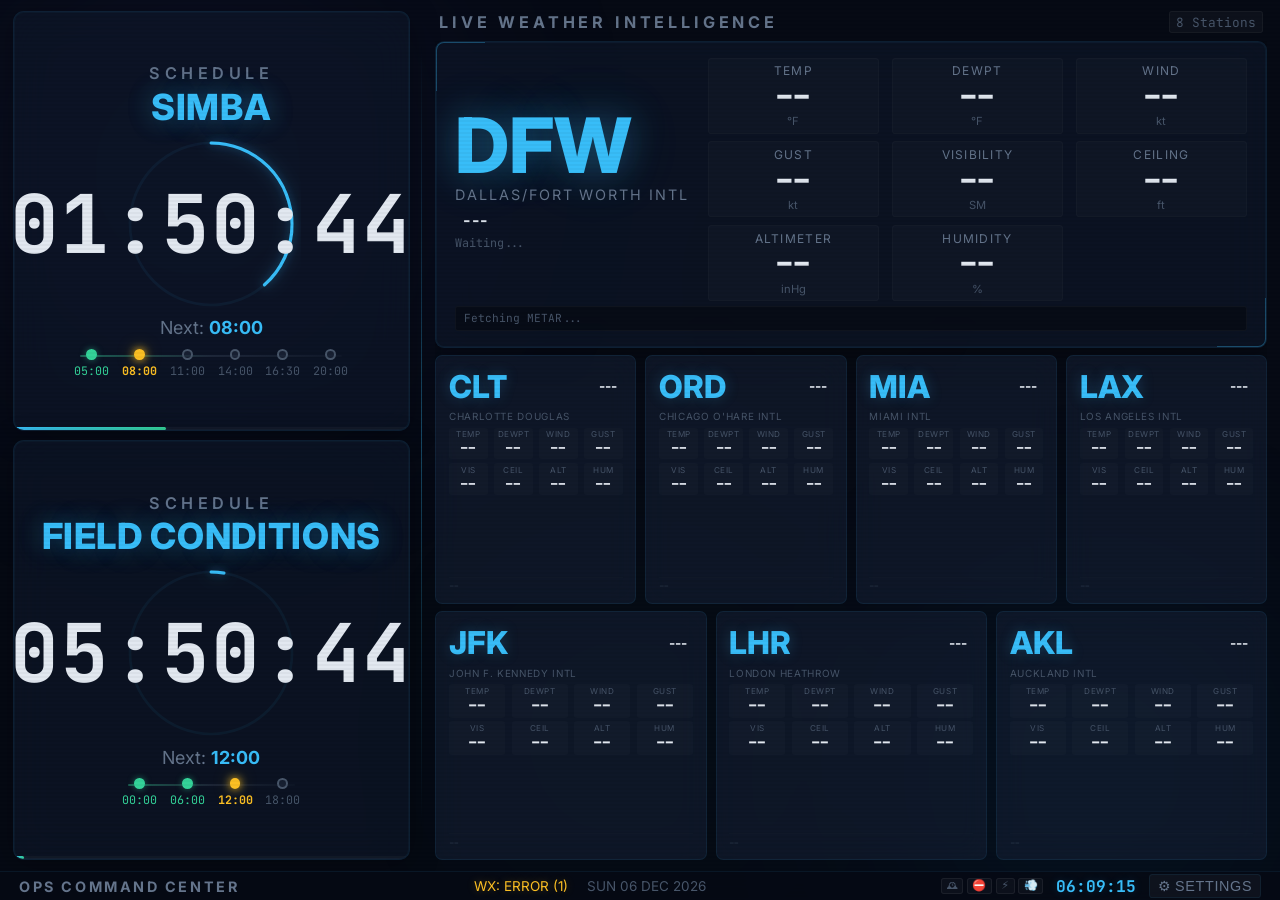
==== commit 16dccdd1: "Update fetch timeout and proxy handling logic" ====
--- a/index.html
+++ b/index.html
@@ -1325,12 +1325,14 @@
     };
     const WX_BASE  = 'https://aviationweather.gov/api/data/metar';
     const WX_PROXIES = [
-      '',  // try direct first (aviationweather.gov supports CORS)
-      'https://api.allorigins.win/raw?url='
+      'https://api.allorigins.win/raw?url=',
+      'https://corsproxy.io/?url=',
+      'https://api.codetabs.com/v1/proxy?quest=',
+      ''  // try direct last (works on localhost, blocked by CORS on hosted sites)
     ];
     const WPOLL = 5 * 60 * 1000;     // poll every 5 min
     const STALE_MS = 15 * 60 * 1000; // stale after 15 min
-    const FETCH_TIMEOUT = 30000;      // 30s fetch timeout
+    const FETCH_TIMEOUT = 15000;      // 15s fetch timeout per proxy attempt
     const MAX_CONSECUTIVE_ERRORS = 10; // reload after this many consecutive fetch failures
     const HARD_REFRESH_MS = 40 * 60 * 1000; // hard F5 page refresh every 40 min
     const WATCHDOG_INTERVAL = 60 * 1000;    // check feed health every 60s
@@ -1642,7 +1644,15 @@
         const directUrl = WX_BASE + '?ids=' + ids + '&format=json&hours=1';
 
         for (const proxy of WX_PROXIES) {
-          const url = proxy ? proxy + encodeURIComponent(directUrl) : directUrl;
+          let url;
+          if (!proxy) {
+            url = directUrl;
+          } else if (proxy.includes('corsproxy.io')) {
+            // corsproxy.io expects the raw URL (not encoded)
+            url = proxy + encodeURIComponent(directUrl);
+          } else {
+            url = proxy + encodeURIComponent(directUrl);
+          }
           try {
             const controller = new AbortController();
             const timeoutId = setTimeout(() => controller.abort(), FETCH_TIMEOUT);
@@ -1665,6 +1675,7 @@
             consecutiveFetchErrors = 0;
             wxStatus.textContent = 'WX: LIVE';
             wxStatus.className = 'wx-ok';
+            console.log('Weather updated via ' + (proxy || 'direct') + ' (' + Object.keys(latest).length + ' stations)');
             return; // success — stop trying proxies
           } catch(e) {
             console.warn('Weather fetch failed (' + (proxy || 'direct') + '):', e.message);
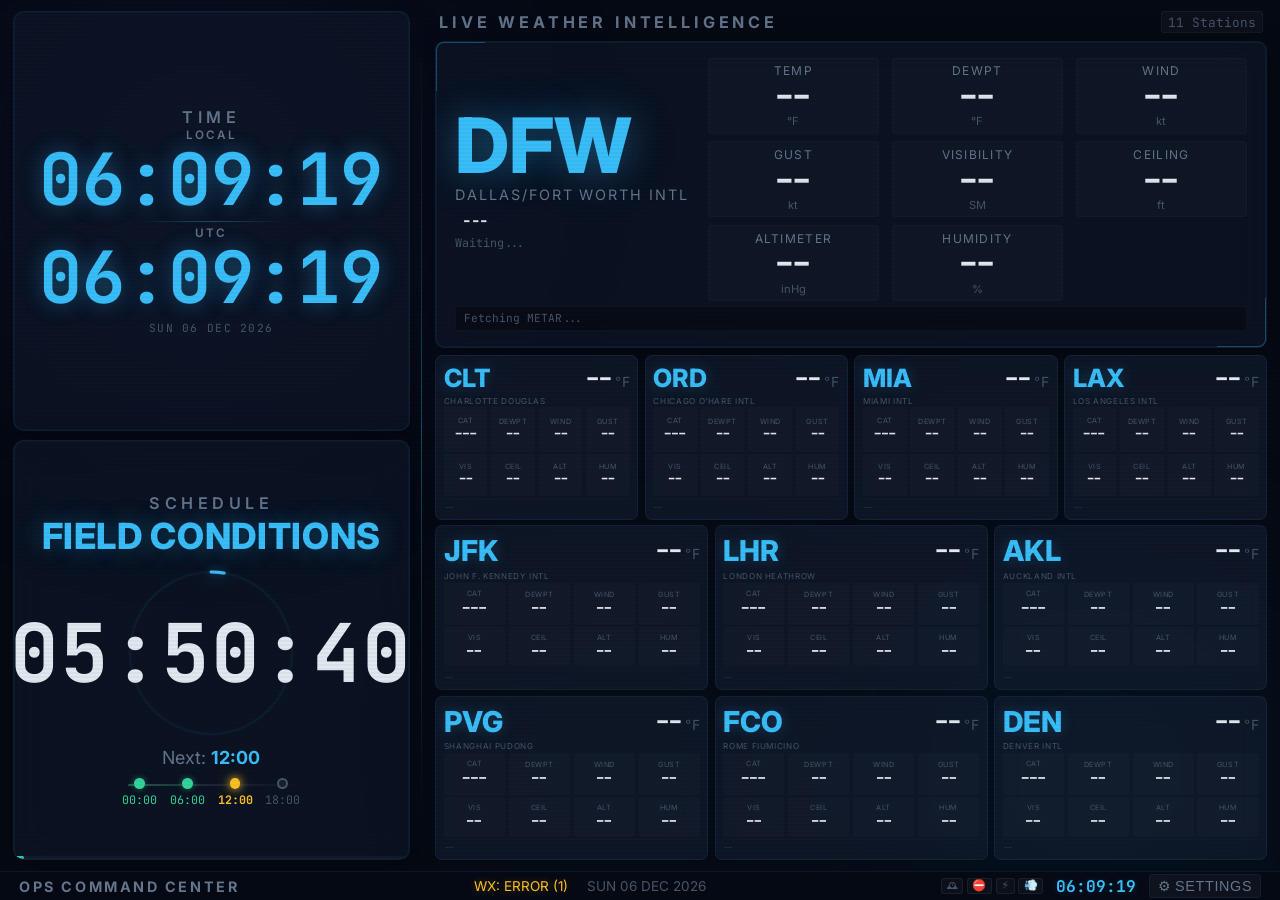
==== commit 632ff90a: "Add files via upload" ====
--- a/index.html
+++ b/index.html
@@ -121,10 +121,49 @@
   /* ── Right Panel ── */
   .right-panel {
     display: grid;
-    grid-template-rows: auto 1fr;
+    grid-template-rows: auto auto 1fr;
     padding: 1.2vh 1vw;
     gap: 0.8vh;
     overflow: hidden;
+    min-height: 0;
+  }
+
+  /* ── Clock Card ── */
+  .clock-card {
+    display: flex; flex-direction: column;
+    align-items: center; justify-content: center;
+    padding: 2vh 1.5vw;
+  }
+  .clock-row {
+    display: flex; flex-direction: column;
+    align-items: center;
+    gap: 0.5vh; width: 100%;
+  }
+  .clock-block {
+    display: flex; flex-direction: column;
+    align-items: center; gap: 0.2vh;
+  }
+  .clock-label {
+    font-size: clamp(0.7rem, 1.3vmin, 1.2rem);
+    text-transform: uppercase; letter-spacing: 0.15vw;
+    color: var(--text-muted); font-weight: 600;
+  }
+  .clock-time {
+    font-family: 'JetBrains Mono', monospace;
+    font-size: clamp(3.5rem, 8vmin, 8rem);
+    font-weight: 700; color: var(--accent);
+    line-height: 1;
+    text-shadow: 0 0 20px var(--accent-glow), 0 0 40px rgba(56,189,248,0.08);
+  }
+  .clock-divider {
+    width: 40%; height: 1px;
+    background: linear-gradient(90deg, transparent, var(--accent-glow), transparent);
+  }
+  .clock-date {
+    font-family: 'JetBrains Mono', monospace;
+    font-size: clamp(0.7rem, 1.2vmin, 1.1rem);
+    color: var(--text-dim); margin-top: 0.8vh;
+    letter-spacing: 0.1vw;
   }
 
   /* ── Section Cards (Countdown) ── */
@@ -316,13 +355,7 @@
     border: 1px solid rgba(255,255,255,0.04);
   }
 
-  /* ── Weather Content ── */
-  .wx-content {
-    display: grid;
-    grid-template-rows: auto 1fr;
-    gap: 0.8vh;
-    overflow: hidden;
-  }
+  /* ── Weather Content ── */\n  .wx-content {\n    min-height: 0;\n  }
 
   /* ── DFW Hero Card ── */
   .weather-hero {
@@ -446,14 +479,17 @@
   .airport-grid {
     display: grid;
     grid-template-columns: repeat(12, 1fr);
-    grid-auto-rows: 1fr;
-    gap: 0.8vh 0.7vw;
-    overflow: hidden;
+    grid-template-rows: 1fr 1fr 1fr;
+    gap: 0.6vh 0.5vw;
+    overflow: visible;
+    min-height: 0;
   }
   /* Row 1: 4 cards × 3 cols each = 12 */
   .airport-card:nth-child(-n+4) { grid-column: span 3; }
   /* Row 2: 3 cards × 4 cols each = 12 */
-  .airport-card:nth-child(n+5)  { grid-column: span 4; }
+  .airport-card:nth-child(n+5):nth-child(-n+7)  { grid-column: span 4; }
+  /* Row 3: 3 cards × 4 cols each = 12 */
+  .airport-card:nth-child(n+8)  { grid-column: span 4; }
 
   .airport-card {
     background: var(--bg-card-alt);
@@ -461,11 +497,12 @@
     -webkit-backdrop-filter: blur(14px);
     border: 1px solid var(--border-color);
     border-radius: 0.8vmin;
-    padding: 1.2vh 1vw;
-    display: flex; flex-direction: column; gap: 0.4vh;
+    padding: 0.8vh 0.6vw;
+    display: flex; flex-direction: column; gap: 0.3vh;
     transition: all 0.3s ease;
     animation: cardIn 0.6s ease-out both;
     position: relative; overflow: hidden;
+    min-height: 0;
   }
   .airport-card:nth-child(1) { animation-delay: .25s; }
   .airport-card:nth-child(2) { animation-delay: .30s; }
@@ -500,54 +537,68 @@
     display: flex; justify-content: space-between;
     align-items: center; margin-bottom: 0.1vh;
   }
+  .airport-header-temp {
+    font-family: 'JetBrains Mono', monospace;
+    font-size: clamp(1.4rem, 2.8vmin, 2.8rem);
+    font-weight: 700; color: var(--text-primary);
+    line-height: 1;
+  }
+  .airport-header-temp .temp-unit {
+    font-size: 55%; color: var(--text-dim); font-weight: 400;
+  }
   .airport-icao-wrap {
     display: flex; align-items: center; gap: 0.3vw;
   }
   .airport-icao {
-    font-size: clamp(1.8rem, 3.5vmin, 3.5rem);
+    font-size: clamp(1.4rem, 2.8vmin, 2.8rem);
     font-weight: 800; color: var(--accent);
     text-shadow: 0 0 14px rgba(56,189,248,0.25);
   }
   .airport-wx-icon {
-    font-size: clamp(1.1rem, 2.2vmin, 2.1rem);
+    font-size: clamp(0.9rem, 1.8vmin, 1.8rem);
   }
   .airport-name {
-    font-size: clamp(0.6rem, 1.1vmin, 1rem);
+    font-size: clamp(0.5rem, 0.9vmin, 0.85rem);
     color: var(--text-dim); text-transform: uppercase;
-    letter-spacing: 0.05vw; margin-bottom: 0.2vh;
+    letter-spacing: 0.05vw; line-height: 1;
   }
   .airport-conditions {
-    font-size: clamp(0.8rem, 1.5vmin, 1.4rem);
-    padding: 0.2vh 0.45vw; border-radius: 0.3vmin; font-weight: 700;
+    font-size: clamp(0.7rem, 1.3vmin, 1.2rem);
+    padding: 0.15vh 0.35vw; border-radius: 0.3vmin; font-weight: 700;
   }
 
   .airport-metrics {
     display: grid; grid-template-columns: 1fr 1fr 1fr 1fr;
-    gap: 0.4vh 0.5vw;
+    gap: 0.2vh 0.3vw;
+    flex: 1;
+    min-height: 0;
   }
   .airport-metric {
     display: flex; flex-direction: column;
-    align-items: center; min-width: 0;
-    padding: 0.3vh 0.2vw;
+    align-items: center; justify-content: center;
+    min-width: 0;
+    padding: 0.2vh 0.15vw;
     border-radius: 0.3vmin;
     background: rgba(255,255,255,0.015);
+    overflow: hidden;
   }
   .airport-metric-label {
-    font-size: clamp(0.5rem, 0.9vmin, 0.85rem);
+    font-size: clamp(0.45rem, 0.8vmin, 0.8rem);
     color: var(--text-dim); text-transform: uppercase;
     letter-spacing: 0.04vw; line-height: 1.1;
   }
   .airport-metric-value {
     font-family: 'JetBrains Mono', monospace;
-    font-size: clamp(0.85rem, 1.7vmin, 1.6rem);
+    font-size: clamp(0.7rem, 1.5vmin, 1.5rem);
     font-weight: 700; color: var(--text-primary);
-    white-space: nowrap; overflow: hidden;
-    text-overflow: ellipsis; max-width: 100%;
+    white-space: nowrap;
     line-height: 1.15;
+    text-align: center;
   }
 
   /* ── Metric Value Color Coding ── */
   .val-green  { color: #34d399; text-shadow: 0 0 6px rgba(52,211,153,0.2); }
+  .val-yellow { color: #facc15; text-shadow: 0 0 6px rgba(250,204,21,0.2); }
   .val-amber  { color: #fbbf24; text-shadow: 0 0 6px rgba(251,191,36,0.2); }
   .val-red    { color: #f87171; text-shadow: 0 0 6px rgba(248,113,113,0.25); }
 
@@ -562,16 +613,20 @@
 
   /* Row 2 cards get slightly bigger metric values since they have more room */
   .airport-card:nth-child(n+5) .airport-metric-value {
-    font-size: clamp(0.95rem, 1.9vmin, 1.8rem);
+    font-size: clamp(0.8rem, 1.7vmin, 1.7rem);
+  }
+  .airport-card:nth-child(n+5) .airport-icao {
+    font-size: clamp(1.6rem, 3.2vmin, 3.2rem);
   }
 
   .airport-metar-raw {
     font-family: 'JetBrains Mono', monospace;
-    font-size: clamp(0.55rem, 1vmin, 0.95rem);
+    font-size: clamp(0.5rem, 0.9vmin, 0.85rem);
     color: var(--text-dim); opacity: 0.5;
     white-space: nowrap; overflow: hidden; text-overflow: ellipsis;
-    margin-top: auto; padding-top: 0.3vh;
+    margin-top: auto; padding-top: 0.2vh;
     border-top: 1px solid rgba(255,255,255,0.03);
+    flex-shrink: 0;
   }
 
   /* ── Bottom Bar ── */
@@ -865,23 +920,23 @@
   <div class="scanlines"></div>
 
   <div class="dashboard">
-    <!-- ─── Left Panel: SIMBA & Field ─── -->
+    <!-- ─── Left Panel: Clock & Field ─── -->
     <div class="left-panel">
 
-      <div class="section-card" id="simba-section">
-        <div class="section-label">Schedule</div>
-        <div class="section-title">SIMBA</div>
-        <div class="countdown-ring-wrap">
-          <svg class="countdown-ring" viewBox="0 0 200 200">
-            <circle class="ring-track" cx="100" cy="100" r="90"/>
-            <circle class="ring-glow"  cx="100" cy="100" r="90" id="simba-ring-glow" stroke-dasharray="565.49" stroke-dashoffset="565.49"/>
-            <circle class="ring-fill"  cx="100" cy="100" r="90" id="simba-ring"      stroke-dasharray="565.49" stroke-dashoffset="565.49"/>
-          </svg>
-          <div class="countdown-value" id="simba-countdown">--:--:--</div>
+      <div class="section-card clock-card">
+        <div class="section-label">Time</div>
+        <div class="clock-row">
+          <div class="clock-block">
+            <div class="clock-label">LOCAL</div>
+            <div class="clock-time" id="panel-local-clock">--:--:--</div>
+          </div>
+          <div class="clock-divider"></div>
+          <div class="clock-block">
+            <div class="clock-label">UTC</div>
+            <div class="clock-time" id="panel-utc-clock">--:--:--</div>
+          </div>
         </div>
-        <div class="next-label">Next: <span id="simba-next">--:--</span></div>
-        <div class="pip-row" id="simba-pips"></div>
-        <div class="progress-track"><div class="progress-fill" id="simba-progress"></div></div>
+        <div class="clock-date" id="panel-clock-date"></div>
       </div>
 
       <div class="section-card" id="field-section">
@@ -907,7 +962,7 @@
 
       <div class="wx-panel-header">
         <div class="wx-panel-title">Live Weather Intelligence</div>
-        <div class="wx-panel-badge">8 Stations</div>
+        <div class="wx-panel-badge">11 Stations</div>
       </div>
 
       <div class="wx-content">
@@ -968,6 +1023,7 @@
           </div>
           <div class="hero-metar-raw" id="dfw-metar">Fetching METAR...</div>
         </div>
+      </div><!-- /wx-content -->
 
         <!-- Airport Grid (7 stations) -->
         <div class="airport-grid">
@@ -978,11 +1034,11 @@
                 <a href="clt.html" style="text-decoration:none;color:inherit;" title="Open detailed CLT weather"><span class="airport-icao" style="cursor:pointer;">CLT</span></a>
                 <span class="airport-wx-icon" id="clt-icon"></span>
               </div>
-              <span class="airport-conditions" id="clt-cat">---</span>
+              <span class="airport-header-temp" id="clt-temp">--<span class="temp-unit">°F</span></span>
             </div>
             <div class="airport-name">Charlotte Douglas</div>
             <div class="airport-metrics">
-              <div class="airport-metric"><span class="airport-metric-label">Temp</span><span class="airport-metric-value" id="clt-temp">--</span></div>
+              <div class="airport-metric"><span class="airport-metric-label">Cat</span><span class="airport-metric-value airport-conditions" id="clt-cat">---</span></div>
               <div class="airport-metric"><span class="airport-metric-label">Dewpt</span><span class="airport-metric-value" id="clt-dewpt">--</span></div>
               <div class="airport-metric"><span class="airport-metric-label">Wind</span><span class="airport-metric-value" id="clt-wind">--</span></div>
               <div class="airport-metric"><span class="airport-metric-label">Gust</span><span class="airport-metric-value" id="clt-gust">--</span></div>
@@ -1000,11 +1056,11 @@
                 <span class="airport-icao">ORD</span>
                 <span class="airport-wx-icon" id="ord-icon"></span>
               </div>
-              <span class="airport-conditions" id="ord-cat">---</span>
+              <span class="airport-header-temp" id="ord-temp">--<span class="temp-unit">°F</span></span>
             </div>
             <div class="airport-name">Chicago O'Hare Intl</div>
             <div class="airport-metrics">
-              <div class="airport-metric"><span class="airport-metric-label">Temp</span><span class="airport-metric-value" id="ord-temp">--</span></div>
+              <div class="airport-metric"><span class="airport-metric-label">Cat</span><span class="airport-metric-value airport-conditions" id="ord-cat">---</span></div>
               <div class="airport-metric"><span class="airport-metric-label">Dewpt</span><span class="airport-metric-value" id="ord-dewpt">--</span></div>
               <div class="airport-metric"><span class="airport-metric-label">Wind</span><span class="airport-metric-value" id="ord-wind">--</span></div>
               <div class="airport-metric"><span class="airport-metric-label">Gust</span><span class="airport-metric-value" id="ord-gust">--</span></div>
@@ -1022,11 +1078,11 @@
                 <span class="airport-icao">MIA</span>
                 <span class="airport-wx-icon" id="mia-icon"></span>
               </div>
-              <span class="airport-conditions" id="mia-cat">---</span>
+              <span class="airport-header-temp" id="mia-temp">--<span class="temp-unit">°F</span></span>
             </div>
             <div class="airport-name">Miami Intl</div>
             <div class="airport-metrics">
-              <div class="airport-metric"><span class="airport-metric-label">Temp</span><span class="airport-metric-value" id="mia-temp">--</span></div>
+              <div class="airport-metric"><span class="airport-metric-label">Cat</span><span class="airport-metric-value airport-conditions" id="mia-cat">---</span></div>
               <div class="airport-metric"><span class="airport-metric-label">Dewpt</span><span class="airport-metric-value" id="mia-dewpt">--</span></div>
               <div class="airport-metric"><span class="airport-metric-label">Wind</span><span class="airport-metric-value" id="mia-wind">--</span></div>
               <div class="airport-metric"><span class="airport-metric-label">Gust</span><span class="airport-metric-value" id="mia-gust">--</span></div>
@@ -1044,11 +1100,11 @@
                 <span class="airport-icao">LAX</span>
                 <span class="airport-wx-icon" id="lax-icon"></span>
               </div>
-              <span class="airport-conditions" id="lax-cat">---</span>
+              <span class="airport-header-temp" id="lax-temp">--<span class="temp-unit">°F</span></span>
             </div>
             <div class="airport-name">Los Angeles Intl</div>
             <div class="airport-metrics">
-              <div class="airport-metric"><span class="airport-metric-label">Temp</span><span class="airport-metric-value" id="lax-temp">--</span></div>
+              <div class="airport-metric"><span class="airport-metric-label">Cat</span><span class="airport-metric-value airport-conditions" id="lax-cat">---</span></div>
               <div class="airport-metric"><span class="airport-metric-label">Dewpt</span><span class="airport-metric-value" id="lax-dewpt">--</span></div>
               <div class="airport-metric"><span class="airport-metric-label">Wind</span><span class="airport-metric-value" id="lax-wind">--</span></div>
               <div class="airport-metric"><span class="airport-metric-label">Gust</span><span class="airport-metric-value" id="lax-gust">--</span></div>
@@ -1066,11 +1122,11 @@
                 <span class="airport-icao">JFK</span>
                 <span class="airport-wx-icon" id="jfk-icon"></span>
               </div>
-              <span class="airport-conditions" id="jfk-cat">---</span>
+              <span class="airport-header-temp" id="jfk-temp">--<span class="temp-unit">°F</span></span>
             </div>
             <div class="airport-name">John F. Kennedy Intl</div>
             <div class="airport-metrics">
-              <div class="airport-metric"><span class="airport-metric-label">Temp</span><span class="airport-metric-value" id="jfk-temp">--</span></div>
+              <div class="airport-metric"><span class="airport-metric-label">Cat</span><span class="airport-metric-value airport-conditions" id="jfk-cat">---</span></div>
               <div class="airport-metric"><span class="airport-metric-label">Dewpt</span><span class="airport-metric-value" id="jfk-dewpt">--</span></div>
               <div class="airport-metric"><span class="airport-metric-label">Wind</span><span class="airport-metric-value" id="jfk-wind">--</span></div>
               <div class="airport-metric"><span class="airport-metric-label">Gust</span><span class="airport-metric-value" id="jfk-gust">--</span></div>
@@ -1088,11 +1144,11 @@
                 <span class="airport-icao">LHR</span>
                 <span class="airport-wx-icon" id="lhr-icon"></span>
               </div>
-              <span class="airport-conditions" id="lhr-cat">---</span>
+              <span class="airport-header-temp" id="lhr-temp">--<span class="temp-unit">°F</span></span>
             </div>
             <div class="airport-name">London Heathrow</div>
             <div class="airport-metrics">
-              <div class="airport-metric"><span class="airport-metric-label">Temp</span><span class="airport-metric-value" id="lhr-temp">--</span></div>
+              <div class="airport-metric"><span class="airport-metric-label">Cat</span><span class="airport-metric-value airport-conditions" id="lhr-cat">---</span></div>
               <div class="airport-metric"><span class="airport-metric-label">Dewpt</span><span class="airport-metric-value" id="lhr-dewpt">--</span></div>
               <div class="airport-metric"><span class="airport-metric-label">Wind</span><span class="airport-metric-value" id="lhr-wind">--</span></div>
               <div class="airport-metric"><span class="airport-metric-label">Gust</span><span class="airport-metric-value" id="lhr-gust">--</span></div>
@@ -1110,11 +1166,11 @@
                 <span class="airport-icao">AKL</span>
                 <span class="airport-wx-icon" id="akl-icon"></span>
               </div>
-              <span class="airport-conditions" id="akl-cat">---</span>
+              <span class="airport-header-temp" id="akl-temp">--<span class="temp-unit">°F</span></span>
             </div>
             <div class="airport-name">Auckland Intl</div>
             <div class="airport-metrics">
-              <div class="airport-metric"><span class="airport-metric-label">Temp</span><span class="airport-metric-value" id="akl-temp">--</span></div>
+              <div class="airport-metric"><span class="airport-metric-label">Cat</span><span class="airport-metric-value airport-conditions" id="akl-cat">---</span></div>
               <div class="airport-metric"><span class="airport-metric-label">Dewpt</span><span class="airport-metric-value" id="akl-dewpt">--</span></div>
               <div class="airport-metric"><span class="airport-metric-label">Wind</span><span class="airport-metric-value" id="akl-wind">--</span></div>
               <div class="airport-metric"><span class="airport-metric-label">Gust</span><span class="airport-metric-value" id="akl-gust">--</span></div>
@@ -1126,8 +1182,73 @@
             <div class="airport-metar-raw" id="akl-metar">--</div>
           </div>
 
+          <div class="airport-card" id="wx-pvg">
+            <div class="airport-header">
+              <div class="airport-icao-wrap">
+                <span class="airport-icao">PVG</span>
+                <span class="airport-wx-icon" id="pvg-icon"></span>
+              </div>
+              <span class="airport-header-temp" id="pvg-temp">--<span class="temp-unit">&deg;F</span></span>
+            </div>
+            <div class="airport-name">Shanghai Pudong</div>
+            <div class="airport-metrics">
+              <div class="airport-metric"><span class="airport-metric-label">Cat</span><span class="airport-metric-value airport-conditions" id="pvg-cat">---</span></div>
+              <div class="airport-metric"><span class="airport-metric-label">Dewpt</span><span class="airport-metric-value" id="pvg-dewpt">--</span></div>
+              <div class="airport-metric"><span class="airport-metric-label">Wind</span><span class="airport-metric-value" id="pvg-wind">--</span></div>
+              <div class="airport-metric"><span class="airport-metric-label">Gust</span><span class="airport-metric-value" id="pvg-gust">--</span></div>
+              <div class="airport-metric"><span class="airport-metric-label">Vis</span><span class="airport-metric-value" id="pvg-vis">--</span></div>
+              <div class="airport-metric"><span class="airport-metric-label">Ceil</span><span class="airport-metric-value" id="pvg-ceil">--</span></div>
+              <div class="airport-metric"><span class="airport-metric-label">Alt</span><span class="airport-metric-value" id="pvg-alt">--</span></div>
+              <div class="airport-metric"><span class="airport-metric-label">Hum</span><span class="airport-metric-value" id="pvg-hum">--</span></div>
+            </div>
+            <div class="airport-metar-raw" id="pvg-metar">--</div>
+          </div>
+
+          <div class="airport-card" id="wx-fco">
+            <div class="airport-header">
+              <div class="airport-icao-wrap">
+                <span class="airport-icao">FCO</span>
+                <span class="airport-wx-icon" id="fco-icon"></span>
+              </div>
+              <span class="airport-header-temp" id="fco-temp">--<span class="temp-unit">&deg;F</span></span>
+            </div>
+            <div class="airport-name">Rome Fiumicino</div>
+            <div class="airport-metrics">
+              <div class="airport-metric"><span class="airport-metric-label">Cat</span><span class="airport-metric-value airport-conditions" id="fco-cat">---</span></div>
+              <div class="airport-metric"><span class="airport-metric-label">Dewpt</span><span class="airport-metric-value" id="fco-dewpt">--</span></div>
+              <div class="airport-metric"><span class="airport-metric-label">Wind</span><span class="airport-metric-value" id="fco-wind">--</span></div>
+              <div class="airport-metric"><span class="airport-metric-label">Gust</span><span class="airport-metric-value" id="fco-gust">--</span></div>
+              <div class="airport-metric"><span class="airport-metric-label">Vis</span><span class="airport-metric-value" id="fco-vis">--</span></div>
+              <div class="airport-metric"><span class="airport-metric-label">Ceil</span><span class="airport-metric-value" id="fco-ceil">--</span></div>
+              <div class="airport-metric"><span class="airport-metric-label">Alt</span><span class="airport-metric-value" id="fco-alt">--</span></div>
+              <div class="airport-metric"><span class="airport-metric-label">Hum</span><span class="airport-metric-value" id="fco-hum">--</span></div>
+            </div>
+            <div class="airport-metar-raw" id="fco-metar">--</div>
+          </div>
+
+          <div class="airport-card" id="wx-den">
+            <div class="airport-header">
+              <div class="airport-icao-wrap">
+                <span class="airport-icao">DEN</span>
+                <span class="airport-wx-icon" id="den-icon"></span>
+              </div>
+              <span class="airport-header-temp" id="den-temp">--<span class="temp-unit">&deg;F</span></span>
+            </div>
+            <div class="airport-name">Denver Intl</div>
+            <div class="airport-metrics">
+              <div class="airport-metric"><span class="airport-metric-label">Cat</span><span class="airport-metric-value airport-conditions" id="den-cat">---</span></div>
+              <div class="airport-metric"><span class="airport-metric-label">Dewpt</span><span class="airport-metric-value" id="den-dewpt">--</span></div>
+              <div class="airport-metric"><span class="airport-metric-label">Wind</span><span class="airport-metric-value" id="den-wind">--</span></div>
+              <div class="airport-metric"><span class="airport-metric-label">Gust</span><span class="airport-metric-value" id="den-gust">--</span></div>
+              <div class="airport-metric"><span class="airport-metric-label">Vis</span><span class="airport-metric-value" id="den-vis">--</span></div>
+              <div class="airport-metric"><span class="airport-metric-label">Ceil</span><span class="airport-metric-value" id="den-ceil">--</span></div>
+              <div class="airport-metric"><span class="airport-metric-label">Alt</span><span class="airport-metric-value" id="den-alt">--</span></div>
+              <div class="airport-metric"><span class="airport-metric-label">Hum</span><span class="airport-metric-value" id="den-hum">--</span></div>
+            </div>
+            <div class="airport-metar-raw" id="den-metar">--</div>
+          </div>
+
         </div><!-- /airport-grid -->
-      </div><!-- /wx-content -->
     </div><!-- /right-panel -->
   </div><!-- /dashboard -->
 
@@ -1311,7 +1432,6 @@
        ═══════════════════════════════════════════════════════════════ */
 
     // ── Schedules (24h local time [hour, minute]) ──
-    const SIMBA = [[5,0],[8,0],[11,0],[14,0],[16,30],[20,0]];
     const FIELD = [[0,0],[6,0],[12,0],[18,0]];
 
     // ── Alert: 10 minutes before event ──
@@ -1321,7 +1441,8 @@
     // ── Weather Config ──
     const STATIONS = {
       dfw: 'KDFW', clt: 'KCLT', ord: 'KORD', mia: 'KMIA',
-      lax: 'KLAX', jfk: 'KJFK', lhr: 'EGLL', akl: 'NZAA'
+      lax: 'KLAX', jfk: 'KJFK', lhr: 'EGLL', akl: 'NZAA',
+      pvg: 'ZSPD', fco: 'LIRF', den: 'KDEN'
     };
     const WX_BASE  = 'https://aviationweather.gov/api/data/metar';
     const WX_PROXIES = [
@@ -1366,14 +1487,17 @@
     // ── DOM References ──
     const $ = id => document.getElementById(id);
 
-    const simbaPips = $('simba-pips'), fieldPips = $('field-pips');
-    const simbaSec  = $('simba-section'), fieldSec  = $('field-section');
-    const simbaCD   = $('simba-countdown'), fieldCD   = $('field-countdown');
-    const simbaNx   = $('simba-next'),  fieldNx   = $('field-next');
-    const simbaRing = $('simba-ring'),  fieldRing = $('field-ring');
-    const simbaGlow = $('simba-ring-glow'), fieldGlow = $('field-ring-glow');
-    const simbaBar  = $('simba-progress'),  fieldBar  = $('field-progress');
+    const fieldPips = $('field-pips');
+    const fieldSec  = $('field-section');
+    const fieldCD   = $('field-countdown');
+    const fieldNx   = $('field-next');
+    const fieldRing = $('field-ring');
+    const fieldGlow = $('field-ring-glow');
+    const fieldBar  = $('field-progress');
     const clockEl   = $('live-clock'), dateEl = $('date-display'), wxStatus = $('wx-status');
+    const panelLocalClock = $('panel-local-clock');
+    const panelUtcClock   = $('panel-utc-clock');
+    const panelClockDate  = $('panel-clock-date');
 
     // ── Helpers ──
     function pad2(n) { return String(n).padStart(2, '0'); }
@@ -1484,8 +1608,12 @@
       const months = ['JAN','FEB','MAR','APR','MAY','JUN','JUL','AUG','SEP','OCT','NOV','DEC'];
       dateEl.textContent = days[now.getDay()] + ' ' + pad2(now.getDate()) + ' ' + months[now.getMonth()] + ' ' + now.getFullYear();
 
+      // Update panel clocks
+      panelLocalClock.textContent = pad2(now.getHours()) + ':' + pad2(now.getMinutes()) + ':' + pad2(now.getSeconds());
+      panelUtcClock.textContent = pad2(now.getUTCHours()) + ':' + pad2(now.getUTCMinutes()) + ':' + pad2(now.getUTCSeconds());
+      panelClockDate.textContent = days[now.getDay()] + ' ' + pad2(now.getDate()) + ' ' + months[now.getMonth()] + ' ' + now.getFullYear();
+
       // Update sections
-      updateSection(now, SIMBA, simbaPips, simbaSec, simbaCD, simbaNx, simbaRing, simbaGlow, simbaBar);
       updateSection(now, FIELD, fieldPips, fieldSec, fieldCD, fieldNx, fieldRing, fieldGlow, fieldBar);
 
       // Wx staleness check
@@ -1534,10 +1662,9 @@
     }
 
     // ── Color-code metric values based on aviation severity ──
-    function colorWind(el, wspd, wgst) {
+    function colorWind(el, spd) {
       if (!settings.colorCode) { el.className = 'airport-metric-value'; return; }
-      const spd = wgst || wspd;
-      el.className = 'airport-metric-value' + (spd >= 25 ? ' val-red' : spd >= 15 ? ' val-amber' : '');
+      el.className = 'airport-metric-value' + (spd >= 35 ? ' val-red' : spd >= 30 ? ' val-amber' : spd >= 25 ? ' val-yellow' : '');
     }
     function colorVis(el, vis) {
       if (!settings.colorCode) { el.className = 'airport-metric-value'; return; }
@@ -1613,7 +1740,8 @@
           $('dfw-icon').textContent = icon;
         } else {
           const el = id => $(key + '-' + id);
-          el('temp').textContent   = temp;
+          // Temp goes in the header
+          el('temp').innerHTML = temp + '<span class="temp-unit">°F</span>';
           el('dewpt').textContent  = dewpt;
           el('wind').textContent   = windStr;
           el('gust').textContent   = gustStr;
@@ -1625,9 +1753,10 @@
           el('icon').textContent   = icon;
           const catEl = el('cat');
           catEl.textContent = cat;
-          catEl.className = 'airport-conditions ' + catCls;
+          catEl.className = 'airport-metric-value airport-conditions ' + catCls;
           // Color-code critical values
-          colorWind(el('wind'), obs.wspd || 0, obs.wgst || 0);
+          colorWind(el('wind'), obs.wspd || 0);
+          colorWind(el('gust'), obs.wgst || 0);
           colorVis(el('vis'), vis);
           colorCeil(el('ceil'), ceil);
           // Card accent border by flight category
@@ -1716,7 +1845,6 @@
     }
 
     // ── Initialize ──
-    buildPips(simbaPips, SIMBA);
     buildPips(fieldPips, FIELD);
     // tick() will be replaced by tickWithFormat immediately in the settings engine below
     let tickInterval = setInterval(tick, 1000);
@@ -1924,13 +2052,16 @@
         const ampm = h >= 12 ? 'PM' : 'AM';
         h = h % 12 || 12;
         clockEl.textContent = pad2(h) + ':' + pad2(m) + ':' + pad2(s) + ' ' + ampm;
+        panelLocalClock.textContent = pad2(h) + ':' + pad2(m) + ':' + pad2(s) + ' ' + ampm;
       } else {
         clockEl.textContent = pad2(h) + ':' + pad2(m) + ':' + pad2(s);
+        panelLocalClock.textContent = pad2(now.getHours()) + ':' + pad2(m) + ':' + pad2(s);
       }
+      panelUtcClock.textContent = pad2(now.getUTCHours()) + ':' + pad2(now.getUTCMinutes()) + ':' + pad2(now.getUTCSeconds());
       const days = ['SUN','MON','TUE','WED','THU','FRI','SAT'];
       const months = ['JAN','FEB','MAR','APR','MAY','JUN','JUL','AUG','SEP','OCT','NOV','DEC'];
       dateEl.textContent = days[now.getDay()] + ' ' + pad2(now.getDate()) + ' ' + months[now.getMonth()] + ' ' + now.getFullYear();
-      updateSection(now, SIMBA, simbaPips, simbaSec, simbaCD, simbaNx, simbaRing, simbaGlow, simbaBar);
+      panelClockDate.textContent = days[now.getDay()] + ' ' + pad2(now.getDate()) + ' ' + months[now.getMonth()] + ' ' + now.getFullYear();
       updateSection(now, FIELD, fieldPips, fieldSec, fieldCD, fieldNx, fieldRing, fieldGlow, fieldBar);
       if (lastWxFetch > 0) {
         const age = Date.now() - lastWxFetch;
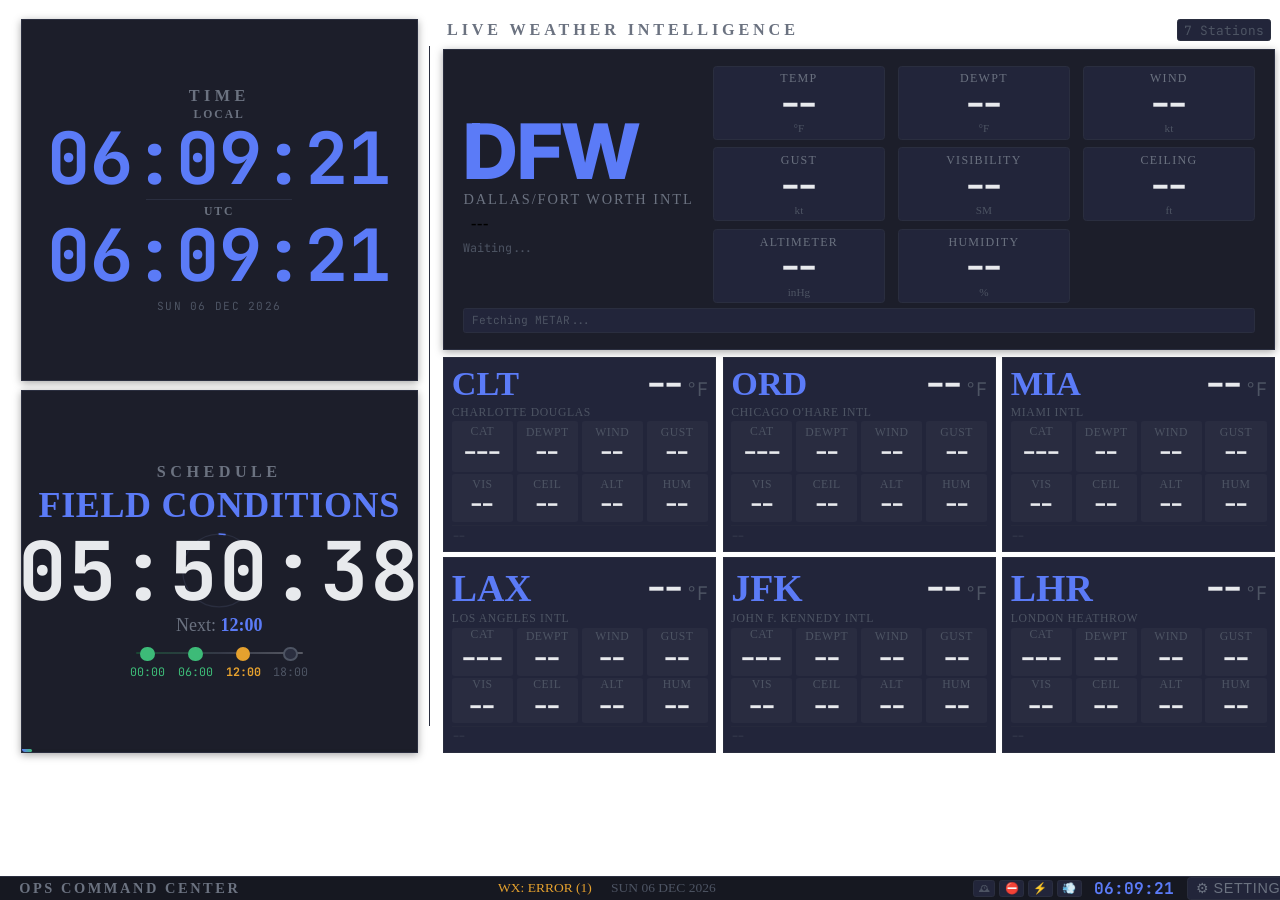
==== commit 126cf28b: "Update print statement from 'Hello' to 'Goodbye'" ====
--- a/index.html
+++ b/index.html
@@ -7,95 +7,8 @@
 <link rel="preconnect" href="https://fonts.googleapis.com">
 <link rel="preconnect" href="https://fonts.gstatic.com" crossorigin>
 <link href="https://fonts.googleapis.com/css2?family=Inter:wght@400;600;700;800&family=JetBrains+Mono:wght@400;700&display=swap" rel="stylesheet">
+<link rel="stylesheet" href="theme.css">
 <style>
-  :root {
-    --bg-primary:    #060a14;
-    --bg-card:       rgba(15, 23, 42, 0.65);
-    --bg-card-alt:   rgba(22, 33, 55, 0.55);
-    --bg-card-hover: rgba(30, 42, 66, 0.7);
-    --border-color:  rgba(56, 189, 248, 0.08);
-    --border-glow:   rgba(56, 189, 248, 0.22);
-    --text-primary:  #e2e8f0;
-    --text-muted:    #64748b;
-    --text-dim:      #475569;
-    --accent:        #38bdf8;
-    --accent-glow:   rgba(56, 189, 248, 0.35);
-    --accent-green:  #34d399;
-    --accent-amber:  #fbbf24;
-    --accent-red:    #f87171;
-    --accent-purple: #a78bfa;
-    --alert-bg:      rgba(251, 191, 36, 0.06);
-    --alert-border:  rgba(251, 191, 36, 0.4);
-    --alert-text:    #fbbf24;
-    --alert-glow:    rgba(251, 191, 36, 0.3);
-    --completed-dot: #34d399;
-    --upcoming-dot:  rgba(30, 41, 59, 0.6);
-    --glass-blur:    blur(20px);
-    --ring-size:     clamp(9rem, 20vmin, 20rem);
-    --bar-height:    3.2vh;
-  }
-
-  *, *::before, *::after {
-    margin: 0; padding: 0; box-sizing: border-box;
-  }
-
-  html, body {
-    width: 100vw;
-    height: 100vh;
-    overflow: hidden;
-    font-family: 'Inter', 'Segoe UI', system-ui, -apple-system, sans-serif;
-    background: var(--bg-primary);
-    color: var(--text-primary);
-  }
-
-  /* ── Animated Background ── */
-  .bg-mesh {
-    position: fixed; inset: 0; z-index: 0;
-    overflow: hidden; pointer-events: none;
-  }
-  .bg-mesh::before, .bg-mesh::after {
-    content: ''; position: absolute;
-    border-radius: 50%; filter: blur(120px); opacity: 0.25;
-  }
-  .bg-mesh::before {
-    width: 55vw; height: 55vw;
-    background: radial-gradient(circle, rgba(99, 102, 241, 0.45), transparent 70%);
-    top: -20%; left: -12%;
-    animation: mf1 25s ease-in-out infinite alternate;
-  }
-  .bg-mesh::after {
-    width: 45vw; height: 45vw;
-    background: radial-gradient(circle, rgba(14, 165, 233, 0.38), transparent 70%);
-    bottom: -18%; right: -8%;
-    animation: mf2 30s ease-in-out infinite alternate;
-  }
-  .bg-orb {
-    position: absolute; width: 38vw; height: 38vw;
-    border-radius: 50%; filter: blur(120px); opacity: 0.2;
-    background: radial-gradient(circle, rgba(52, 211, 153, 0.2), transparent 70%);
-    top: 55%; left: 30%;
-    animation: mf3 22s ease-in-out infinite alternate;
-  }
-  .bg-orb2 {
-    position: absolute; width: 30vw; height: 30vw;
-    border-radius: 50%; filter: blur(120px); opacity: 0.18;
-    background: radial-gradient(circle, rgba(251, 191, 36, 0.12), transparent 70%);
-    top: 10%; right: 20%;
-    animation: mf4 28s ease-in-out infinite alternate;
-  }
-  @keyframes mf1 { from { transform: translate(0,0) scale(1) } to { transform: translate(4vw, 6vh) scale(1.18) } }
-  @keyframes mf2 { from { transform: translate(0,0) scale(1) } to { transform: translate(-5vw,-4vh) scale(1.12) } }
-  @keyframes mf3 { from { transform: translate(0,0) scale(1) } to { transform: translate(6vw,-5vh) scale(0.88) } }
-  @keyframes mf4 { from { transform: translate(0,0) scale(1) } to { transform: translate(-3vw, 4vh) scale(1.08) } }
-
-  /* ── Scanlines Overlay ── */
-  .scanlines {
-    position: fixed; inset: 0; z-index: 2; pointer-events: none;
-    background: repeating-linear-gradient(
-      0deg, transparent, transparent 2px,
-      rgba(0,0,0,0.03) 2px, rgba(0,0,0,0.03) 4px
-    );
-  }
 
   /* ── Main Layout ── */
   .dashboard {
@@ -115,7 +28,7 @@
   .left-panel::after {
     content: ''; position: absolute;
     top: 5%; right: 0; bottom: 5%; width: 1px;
-    background: linear-gradient(180deg, transparent, var(--accent-glow), transparent);
+    background: var(--border-color);
   }
 
   /* ── Right Panel ── */
@@ -153,11 +66,10 @@
     font-size: clamp(3.5rem, 8vmin, 8rem);
     font-weight: 700; color: var(--accent);
     line-height: 1;
-    text-shadow: 0 0 20px var(--accent-glow), 0 0 40px rgba(56,189,248,0.08);
   }
   .clock-divider {
     width: 40%; height: 1px;
-    background: linear-gradient(90deg, transparent, var(--accent-glow), transparent);
+    background: var(--border-color);
   }
   .clock-date {
     font-family: 'JetBrains Mono', monospace;
@@ -169,23 +81,21 @@
   /* ── Section Cards (Countdown) ── */
   .section-card {
     background: var(--bg-card);
-    backdrop-filter: var(--glass-blur);
-    -webkit-backdrop-filter: var(--glass-blur);
     border: 1px solid var(--border-color);
-    border-radius: 1.2vmin;
+    border-radius: var(--radius-md);
     padding: 1.5vh 1.2vw;
     display: flex; flex-direction: column;
     justify-content: center; align-items: center;
     position: relative; overflow: hidden;
-    transition: background 0.6s ease, border-color 0.6s ease, box-shadow 0.6s ease;
-    box-shadow: 0 4px 30px rgba(0,0,0,0.3), inset 0 0 0 1px rgba(56, 189, 248, 0.04);
-    animation: cardIn 0.8s ease-out both;
-  }
-  .section-card:nth-child(2) { animation-delay: 0.15s; }
+    transition: background 0.3s ease, border-color 0.3s ease;
+    box-shadow: var(--shadow-md);
+    animation: cardIn 0.4s ease-out both;
+  }
+  .section-card:nth-child(2) { animation-delay: 0.08s; }
 
   @keyframes cardIn {
-    from { opacity: 0; transform: translateY(20px) scale(0.98); }
-    to   { opacity: 1; transform: translateY(0) scale(1); }
+    from { opacity: 0; transform: translateY(8px); }
+    to   { opacity: 1; transform: translateY(0); }
   }
 
   .section-label {
@@ -196,7 +106,6 @@
   .section-title {
     font-size: clamp(2rem, 4vmin, 4rem);
     font-weight: 800; color: var(--accent); margin-bottom: 0.1vh;
-    text-shadow: 0 0 25px var(--accent-glow), 0 0 50px rgba(56, 189, 248, 0.1);
     letter-spacing: 0.05vw;
   }
 
@@ -212,22 +121,20 @@
     width: 100%; height: 100%;
     transform: rotate(-90deg);
   }
-  .ring-track  { fill: none; stroke: rgba(56, 189, 248, 0.06); stroke-width: 3; }
+  .ring-track  { fill: none; stroke: var(--border-color); stroke-width: 3; }
   .ring-fill   {
     fill: none; stroke: var(--accent); stroke-width: 3.5;
     stroke-linecap: round;
-    transition: stroke-dashoffset 1s linear, stroke 0.6s ease;
-    filter: drop-shadow(0 0 8px var(--accent-glow));
+    transition: stroke-dashoffset 1s linear, stroke 0.3s ease;
   }
   .ring-glow   {
     fill: none; stroke: var(--accent); stroke-width: 7;
-    stroke-linecap: round; opacity: 0.12;
-    transition: stroke-dashoffset 1s linear, stroke 0.6s ease;
+    stroke-linecap: round; opacity: 0.08;
+    transition: stroke-dashoffset 1s linear, stroke 0.3s ease;
     filter: blur(4px);
   }
   .ring-fill.alert-ring, .ring-glow.alert-ring {
     stroke: var(--accent-amber);
-    filter: drop-shadow(0 0 10px var(--alert-glow));
   }
 
   .countdown-value {
@@ -248,19 +155,17 @@
   /* ── Progress Bar ── */
   .progress-track {
     position: absolute; bottom: 0; left: 0; right: 0; height: 3px;
-    background: rgba(255,255,255,0.03);
+    background: rgba(0,0,0,0.04);
     border-radius: 0 0 1.2vmin 1.2vmin; overflow: hidden;
   }
   .progress-fill {
     height: 100%; width: 0%;
     background: linear-gradient(90deg, var(--accent), var(--accent-green));
     border-radius: 0 2px 2px 0;
-    transition: width 1s linear, background 0.6s ease;
-    box-shadow: 0 0 8px rgba(56, 189, 248, 0.3);
+    transition: width 1s linear, background 0.3s ease;
   }
   .progress-fill.alert-progress {
     background: linear-gradient(90deg, var(--accent-amber), var(--accent-red));
-    box-shadow: 0 0 8px rgba(251, 191, 36, 0.4);
   }
 
   /* ── Timeline Pips ── */
@@ -276,9 +181,9 @@
     right: calc(clamp(0.3rem, 0.65vmin, 0.6rem));
     height: 2px;
     background: linear-gradient(90deg,
-      rgba(52,211,153,0.4) 0%,
-      rgba(71,85,105,0.3) 50%,
-      rgba(30,41,59,0.2) 100%);
+      rgba(22,163,74,0.3) 0%,
+      rgba(148,163,184,0.2) 50%,
+      rgba(226,229,234,0.3) 100%);
     z-index: 0; border-radius: 1px;
   }
   .pip {
@@ -300,39 +205,23 @@
   }
   .pip.completed .pip-dot {
     background: var(--completed-dot); border-color: var(--completed-dot);
-    box-shadow: 0 0 6px rgba(52, 211, 153, 0.5);
   }
   .pip.completed .pip-time { color: var(--completed-dot); }
   .pip.current .pip-dot {
     background: var(--accent-amber); border-color: var(--accent-amber);
-    box-shadow: 0 0 8px var(--accent-amber), 0 0 18px rgba(251,191,36,0.35);
-    animation: pipPulse 1.5s ease-in-out infinite;
   }
   .pip.current .pip-time { color: var(--accent-amber); font-weight: 700; }
-
-  @keyframes pipPulse {
-    0%, 100% { box-shadow: 0 0 5px rgba(251,191,36,0.4), 0 0 12px rgba(251,191,36,0.15); }
-    50%      { box-shadow: 0 0 12px rgba(251,191,36,0.9), 0 0 24px rgba(251,191,36,0.35); }
-  }
 
   /* ── Alert State ── */
   .section-card.alert-active {
     background: var(--alert-bg);
     border-color: var(--alert-border);
-    box-shadow: 0 0 50px rgba(251,191,36,0.1), inset 0 0 0 1px rgba(251,191,36,0.12);
-    animation: secPulse 2s ease-in-out infinite;
   }
   .section-card.alert-active .countdown-value {
     color: var(--alert-text);
-    text-shadow: 0 0 25px var(--alert-glow), 0 0 50px rgba(251,191,36,0.15);
   }
   .section-card.alert-active .section-title {
     color: var(--alert-text);
-    text-shadow: 0 0 20px var(--alert-glow);
-  }
-  @keyframes secPulse {
-    0%, 100% { box-shadow: 0 0 35px rgba(251,191,36,0.08), inset 0 0 0 1px rgba(251,191,36,0.08); }
-    50%      { box-shadow: 0 0 60px rgba(251,191,36,0.2), inset 0 0 0 1px rgba(251,191,36,0.18); }
   }
 
   /* ── Weather Panel Header ── */
@@ -350,9 +239,9 @@
     font-size: clamp(0.8rem, 1.4vmin, 1.3rem);
     color: var(--text-dim);
     padding: 0.2vh 0.5vw;
-    background: rgba(255,255,255,0.03);
+    background: var(--bg-card-alt);
     border-radius: 0.3vmin;
-    border: 1px solid rgba(255,255,255,0.04);
+    border: 1px solid var(--border-color);
   }
 
   /* ── Weather Content ── */\n  .wx-content {\n    min-height: 0;\n  }
@@ -360,33 +249,17 @@
   /* ── DFW Hero Card ── */
   .weather-hero {
     background: var(--bg-card);
-    backdrop-filter: var(--glass-blur);
-    -webkit-backdrop-filter: var(--glass-blur);
     border: 1px solid var(--border-color);
-    border-radius: 1vmin;
+    border-radius: var(--radius-md);
     padding: 1.8vh 1.5vw;
     display: grid;
     grid-template-columns: auto 1fr;
     grid-template-rows: 1fr auto;
     gap: 0.5vh 1.5vw;
     align-items: center;
-    box-shadow: 0 4px 30px rgba(0,0,0,0.3), inset 0 0 0 1px rgba(56,189,248,0.05);
-    animation: cardIn 0.8s ease-out 0.2s both;
+    box-shadow: var(--shadow-md);
+    animation: cardIn 0.4s ease-out 0.1s both;
     position: relative; overflow: hidden;
-  }
-  .weather-hero::before {
-    content: ''; position: absolute; top: -1px; left: -1px;
-    width: 50px; height: 50px;
-    border-top: 2px solid var(--accent);
-    border-left: 2px solid var(--accent);
-    border-radius: 1vmin 0 0 0; opacity: 0.3;
-  }
-  .weather-hero::after {
-    content: ''; position: absolute; bottom: -1px; right: -1px;
-    width: 50px; height: 50px;
-    border-bottom: 2px solid var(--accent);
-    border-right: 2px solid var(--accent);
-    border-radius: 0 0 1vmin 0; opacity: 0.3;
   }
 
   .hero-left {
@@ -398,7 +271,6 @@
     font-family: 'Inter', sans-serif;
     font-size: clamp(4rem, 8.5vmin, 8.5rem);
     font-weight: 800; color: var(--accent); line-height: 1;
-    text-shadow: 0 0 35px var(--accent-glow), 0 0 70px rgba(56,189,248,0.12);
   }
   .hero-airport-name {
     font-size: clamp(0.9rem, 1.6vmin, 1.5rem);
@@ -417,7 +289,6 @@
   .hero-wx-icon {
     font-size: clamp(2.5rem, 4.5vmin, 4.5rem);
     line-height: 1;
-    filter: drop-shadow(0 0 4px rgba(255,255,255,0.15));
   }
   .hero-obs-time {
     font-family: 'JetBrains Mono', monospace;
@@ -437,8 +308,8 @@
     align-items: center; gap: 0.1vh;
     padding: 0.5vh 0.3vw;
     border-radius: 0.4vmin;
-    background: rgba(255,255,255,0.02);
-    border: 1px solid rgba(255,255,255,0.02);
+    background: var(--bg-card-alt);
+    border: 1px solid var(--border-color);
   }
   .hero-metric-label {
     font-size: clamp(0.75rem, 1.3vmin, 1.2rem);
@@ -460,47 +331,47 @@
     font-family: 'JetBrains Mono', monospace;
     font-size: clamp(0.7rem, 1.2vmin, 1.1rem);
     color: var(--text-dim);
-    background: rgba(0,0,0,0.3);
+    background: var(--bg-card-alt);
     padding: 0.5vh 0.6vw;
     border-radius: 0.3vmin;
     white-space: nowrap; overflow: hidden; text-overflow: ellipsis;
-    border: 1px solid rgba(255,255,255,0.03);
-  }
-
-  /* ── Flight Category Badges ── */
+    border: 1px solid var(--border-color);
+  }
+
+  /* ── Flight Category Badges (dark default) ── */
   .cat-vfr  { background: rgba(52,211,153,0.12); color: #34d399; border: 1px solid rgba(52,211,153,0.2); }
   .cat-mvfr { background: rgba(96,165,250,0.12); color: #60a5fa; border: 1px solid rgba(96,165,250,0.2); }
   .cat-ifr  { background: rgba(248,113,113,0.12); color: #f87171; border: 1px solid rgba(248,113,113,0.2); }
-  .cat-lifr { background: rgba(232,121,249,0.12); color: #e879f9; border: 1px solid rgba(232,121,249,0.2); }
+  .cat-lifr { background: rgba(192,132,252,0.12); color: #c084fc; border: 1px solid rgba(192,132,252,0.2); }
+  body.light-mode .cat-vfr  { background: rgba(22,163,74,0.08); color: #15803d; border-color: rgba(22,163,74,0.2); }
+  body.light-mode .cat-mvfr { background: rgba(79,107,237,0.08); color: #3b5bdb; border-color: rgba(79,107,237,0.2); }
+  body.light-mode .cat-ifr  { background: rgba(220,38,38,0.08); color: #dc2626; border-color: rgba(220,38,38,0.2); }
+  body.light-mode .cat-lifr { background: rgba(124,58,237,0.08); color: #7c3aed; border-color: rgba(124,58,237,0.2); }
   .wx-ok    { color: var(--text-muted); }
-  .wx-stale { color: var(--accent-amber); text-shadow: 0 0 8px rgba(251,191,36,0.3); }
+  .wx-stale { color: var(--accent-amber); }
 
   /* ── Airport Grid ── */
   .airport-grid {
     display: grid;
     grid-template-columns: repeat(12, 1fr);
-    grid-template-rows: 1fr 1fr 1fr;
+    grid-template-rows: 1fr 1fr;
     gap: 0.6vh 0.5vw;
     overflow: visible;
     min-height: 0;
   }
-  /* Row 1: 4 cards × 3 cols each = 12 */
-  .airport-card:nth-child(-n+4) { grid-column: span 3; }
+  /* Row 1: 3 cards × 4 cols each = 12 */
+  .airport-card:nth-child(-n+3) { grid-column: span 4; }
   /* Row 2: 3 cards × 4 cols each = 12 */
-  .airport-card:nth-child(n+5):nth-child(-n+7)  { grid-column: span 4; }
-  /* Row 3: 3 cards × 4 cols each = 12 */
-  .airport-card:nth-child(n+8)  { grid-column: span 4; }
+  .airport-card:nth-child(n+4)  { grid-column: span 4; }
 
   .airport-card {
     background: var(--bg-card-alt);
-    backdrop-filter: blur(14px);
-    -webkit-backdrop-filter: blur(14px);
     border: 1px solid var(--border-color);
-    border-radius: 0.8vmin;
+    border-radius: var(--radius-md);
     padding: 0.8vh 0.6vw;
     display: flex; flex-direction: column; gap: 0.3vh;
-    transition: all 0.3s ease;
-    animation: cardIn 0.6s ease-out both;
+    transition: all 0.2s ease;
+    animation: cardIn 0.4s ease-out both;
     position: relative; overflow: hidden;
     min-height: 0;
   }
@@ -513,8 +384,7 @@
   .airport-card:nth-child(7) { animation-delay: .55s; }
   .airport-card:hover {
     background: var(--bg-card-hover);
-    border-color: var(--border-glow);
-    box-shadow: 0 0 25px rgba(56,189,248,0.06);
+    border-color: var(--border-hover);
     transform: translateY(-1px);
   }
   body.no-hover .airport-card:hover {
@@ -539,7 +409,7 @@
   }
   .airport-header-temp {
     font-family: 'JetBrains Mono', monospace;
-    font-size: clamp(1.4rem, 2.8vmin, 2.8rem);
+    font-size: clamp(2rem, 3.8vmin, 3.8rem);
     font-weight: 700; color: var(--text-primary);
     line-height: 1;
   }
@@ -550,20 +420,19 @@
     display: flex; align-items: center; gap: 0.3vw;
   }
   .airport-icao {
-    font-size: clamp(1.4rem, 2.8vmin, 2.8rem);
+    font-size: clamp(2rem, 3.8vmin, 3.8rem);
     font-weight: 800; color: var(--accent);
-    text-shadow: 0 0 14px rgba(56,189,248,0.25);
   }
   .airport-wx-icon {
-    font-size: clamp(0.9rem, 1.8vmin, 1.8rem);
+    font-size: clamp(1.3rem, 2.5vmin, 2.5rem);
   }
   .airport-name {
-    font-size: clamp(0.5rem, 0.9vmin, 0.85rem);
+    font-size: clamp(0.7rem, 1.3vmin, 1.2rem);
     color: var(--text-dim); text-transform: uppercase;
     letter-spacing: 0.05vw; line-height: 1;
   }
   .airport-conditions {
-    font-size: clamp(0.7rem, 1.3vmin, 1.2rem);
+    font-size: clamp(1rem, 1.8vmin, 1.7rem);
     padding: 0.15vh 0.35vw; border-radius: 0.3vmin; font-weight: 700;
   }
 
@@ -579,53 +448,56 @@
     min-width: 0;
     padding: 0.2vh 0.15vw;
     border-radius: 0.3vmin;
-    background: rgba(255,255,255,0.015);
+    background: var(--bg-metric);
     overflow: hidden;
   }
   .airport-metric-label {
-    font-size: clamp(0.45rem, 0.8vmin, 0.8rem);
+    font-size: clamp(0.7rem, 1.3vmin, 1.2rem);
     color: var(--text-dim); text-transform: uppercase;
     letter-spacing: 0.04vw; line-height: 1.1;
   }
   .airport-metric-value {
     font-family: 'JetBrains Mono', monospace;
-    font-size: clamp(0.7rem, 1.5vmin, 1.5rem);
+    font-size: clamp(1.3rem, 2.5vmin, 2.5rem);
     font-weight: 700; color: var(--text-primary);
     white-space: nowrap;
     line-height: 1.15;
     text-align: center;
   }
 
-  /* ── Metric Value Color Coding ── */
-  .val-green  { color: #34d399; text-shadow: 0 0 6px rgba(52,211,153,0.2); }
-  .val-yellow { color: #facc15; text-shadow: 0 0 6px rgba(250,204,21,0.2); }
-  .val-amber  { color: #fbbf24; text-shadow: 0 0 6px rgba(251,191,36,0.2); }
-  .val-red    { color: #f87171; text-shadow: 0 0 6px rgba(248,113,113,0.25); }
+  /* ── Metric Value Color Coding (dark default) ── */
+  .val-green  { color: #3dbb78; }
+  .val-yellow { color: #fbbf24; }
+  .val-amber  { color: #f59e0b; }
+  .val-red    { color: #f87171; }
+  body.light-mode .val-green  { color: #16a34a; }
+  body.light-mode .val-yellow { color: #ca8a04; }
+  body.light-mode .val-amber  { color: #d97706; }
+  body.light-mode .val-red    { color: #dc2626; }
 
   /* ── Flight Category Card Accent ── */
   .airport-card::before {
     content: ''; position: absolute; top: 8%; bottom: 8%;
     left: 0; width: 3px; border-radius: 0 2px 2px 0;
     background: var(--card-cat-color, transparent);
-    box-shadow: 0 0 8px var(--card-cat-color, transparent);
-    transition: background 0.5s ease, box-shadow 0.5s ease;
+    transition: background 0.3s ease;
   }
 
   /* Row 2 cards get slightly bigger metric values since they have more room */
-  .airport-card:nth-child(n+5) .airport-metric-value {
-    font-size: clamp(0.8rem, 1.7vmin, 1.7rem);
-  }
-  .airport-card:nth-child(n+5) .airport-icao {
-    font-size: clamp(1.6rem, 3.2vmin, 3.2rem);
+  .airport-card:nth-child(n+4) .airport-metric-value {
+    font-size: clamp(1.5rem, 2.8vmin, 2.8rem);
+  }
+  .airport-card:nth-child(n+4) .airport-icao {
+    font-size: clamp(2.2rem, 4.2vmin, 4.2rem);
   }
 
   .airport-metar-raw {
     font-family: 'JetBrains Mono', monospace;
-    font-size: clamp(0.5rem, 0.9vmin, 0.85rem);
+    font-size: clamp(0.7rem, 1.3vmin, 1.2rem);
     color: var(--text-dim); opacity: 0.5;
     white-space: nowrap; overflow: hidden; text-overflow: ellipsis;
     margin-top: auto; padding-top: 0.2vh;
-    border-top: 1px solid rgba(255,255,255,0.03);
+    border-top: 1px solid var(--border-color);
     flex-shrink: 0;
   }
 
@@ -633,10 +505,8 @@
   .bottom-bar {
     position: fixed; bottom: 0; left: 0;
     width: 100vw; height: var(--bar-height);
-    background: rgba(6,10,20,0.85);
-    backdrop-filter: blur(16px);
-    -webkit-backdrop-filter: blur(16px);
-    border-top: 1px solid rgba(56,189,248,0.08);
+    background: var(--bg-secondary);
+    border-top: 1px solid var(--border-color);
     display: flex; justify-content: space-between;
     align-items: center;
     padding: 0 1.5vw;
@@ -656,7 +526,6 @@
     font-family: 'JetBrains Mono', monospace;
     color: var(--accent); font-variant-numeric: tabular-nums;
     font-weight: 700; font-size: clamp(1rem, 1.8vmin, 1.7rem);
-    text-shadow: 0 0 10px rgba(56,189,248,0.2);
   }
 
   /* ── Alert Page Mini Buttons ── */
@@ -666,18 +535,18 @@
     font-size: clamp(0.7rem, 1.2vmin, 1.1rem);
     padding: 0.2vh 0.35vw;
     border-radius: 0.3vmin;
-    border: 1px solid rgba(255,255,255,0.06);
-    background: rgba(255,255,255,0.03);
+    border: 1px solid var(--border-color);
+    background: var(--bg-card-alt);
     color: var(--text-dim);
     line-height: 1;
     transition: all 0.25s ease;
     cursor: pointer;
   }
-  .alert-btn:hover { color: var(--text-muted); border-color: rgba(255,255,255,0.15); background: rgba(255,255,255,0.06); transform: scale(1.1); }
+  .alert-btn:hover { color: var(--text-primary); border-color: var(--border-hover); background: var(--bg-card-hover); transform: scale(1.1); }
 
   /* ── Settings Button ── */
   .settings-btn {
-    background: rgba(255,255,255,0.04);
+    background: var(--bg-card-alt);
     border: 1px solid var(--border-color);
     border-radius: 0.4vmin;
     color: var(--text-muted);
@@ -689,9 +558,8 @@
     letter-spacing: 0.05vw;
   }
   .settings-btn:hover {
-    color: var(--accent); border-color: var(--border-glow);
-    box-shadow: 0 0 12px rgba(56,189,248,0.12);
-    background: rgba(56,189,248,0.06);
+    color: var(--accent); border-color: var(--accent);
+    background: var(--accent-subtle);
   }
   .settings-btn .gear-icon {
     display: inline-block;
@@ -704,29 +572,27 @@
   /* ── Settings Modal ── */
   .settings-overlay {
     position: fixed; inset: 0; z-index: 200;
-    background: rgba(0,0,0,0.65);
-    backdrop-filter: blur(8px);
+    background: rgba(0,0,0,0.45);
     display: flex; align-items: center; justify-content: center;
     opacity: 0; pointer-events: none;
-    transition: opacity 0.35s ease;
+    transition: opacity 0.25s ease;
   }
   .settings-overlay.open {
     opacity: 1; pointer-events: all;
   }
   .settings-modal {
-    background: rgba(15,23,42,0.95);
-    backdrop-filter: blur(24px);
-    border: 1px solid var(--border-glow);
-    border-radius: 1.2vmin;
+    background: var(--bg-card);
+    border: 1px solid var(--border-color);
+    border-radius: var(--radius-lg);
     padding: 3vh 2.5vw;
     width: min(90vw, 600px);
     max-height: 85vh;
     overflow-y: auto;
-    box-shadow: 0 0 80px rgba(56,189,248,0.12), 0 25px 60px rgba(0,0,0,0.5);
-    transform: scale(0.92) translateY(20px);
-    transition: transform 0.35s ease;
+    box-shadow: 0 16px 48px rgba(0,0,0,0.4);
+    transform: scale(0.95) translateY(12px);
+    transition: transform 0.25s ease;
     scrollbar-width: thin;
-    scrollbar-color: rgba(56,189,248,0.15) transparent;
+    scrollbar-color: rgba(128,128,128,0.2) transparent;
   }
   .settings-overlay.open .settings-modal {
     transform: scale(1) translateY(0);
@@ -740,11 +606,10 @@
   .settings-modal-title {
     font-size: clamp(1.2rem, 2.2vmin, 2rem);
     font-weight: 800; color: var(--accent);
-    text-shadow: 0 0 20px var(--accent-glow);
-    letter-spacing: 0.1vw;
+    letter-spacing: 0.08vw;
   }
   .settings-close-btn {
-    background: rgba(255,255,255,0.04);
+    background: var(--bg-card-alt);
     border: 1px solid var(--border-color);
     border-radius: 0.4vmin;
     color: var(--text-muted);
@@ -754,8 +619,8 @@
     transition: all 0.3s ease;
   }
   .settings-close-btn:hover {
-    color: var(--accent-red); border-color: rgba(248,113,113,0.3);
-    background: rgba(248,113,113,0.08);
+    color: var(--accent-red); border-color: rgba(220,38,38,0.3);
+    background: rgba(220,38,38,0.08);
   }
   .settings-section {
     margin-bottom: 2.5vh;
@@ -771,8 +636,18 @@
     grid-template-columns: repeat(3, 1fr);
     gap: 1vh 1vw;
   }
+  .theme-group-label {
+    grid-column: 1 / -1;
+    font-size: clamp(0.6rem, 1vmin, 0.85rem);
+    text-transform: uppercase;
+    letter-spacing: 0.15vw;
+    color: var(--text-dim);
+    font-weight: 700;
+    padding: 0.5vh 0 0.2vh;
+  }
+  .theme-group-label:first-child { padding-top: 0; }
   .theme-card {
-    background: rgba(255,255,255,0.02);
+    background: var(--bg-card-alt);
     border: 2px solid var(--border-color);
     border-radius: 0.8vmin;
     padding: 1.5vh 1vw;
@@ -781,15 +656,14 @@
     text-align: center;
   }
   .theme-card:hover {
-    border-color: var(--border-glow);
-    background: rgba(56,189,248,0.04);
+    border-color: var(--border-hover);
+    background: var(--bg-card-hover);
     transform: translateY(-2px);
-    box-shadow: 0 4px 20px rgba(0,0,0,0.3);
+    box-shadow: 0 4px 12px rgba(0,0,0,0.08);
   }
   .theme-card.active {
     border-color: var(--accent);
-    background: rgba(56,189,248,0.08);
-    box-shadow: 0 0 25px rgba(56,189,248,0.15), inset 0 0 0 1px rgba(56,189,248,0.1);
+    background: var(--accent-subtle);
   }
   .theme-preview {
     width: 100%; height: clamp(2rem, 4vmin, 3.5rem);
@@ -808,7 +682,7 @@
   .settings-option {
     display: flex; align-items: center; justify-content: space-between;
     padding: 1vh 0;
-    border-bottom: 1px solid rgba(255,255,255,0.03);
+    border-bottom: 1px solid var(--border-color);
   }
   .settings-option:last-child { border-bottom: none; }
   .settings-option-label {
@@ -824,15 +698,15 @@
     position: relative;
     width: clamp(2.5rem, 4vmin, 3.5rem);
     height: clamp(1.3rem, 2.2vmin, 2rem);
-    background: rgba(255,255,255,0.08);
+    background: var(--bg-card-hover);
     border-radius: 2rem;
     cursor: pointer;
     transition: background 0.3s ease;
-    border: 1px solid rgba(255,255,255,0.06);
+    border: 1px solid var(--border-color);
   }
   .toggle-switch.on {
-    background: rgba(56,189,248,0.3);
-    border-color: rgba(56,189,248,0.4);
+    background: var(--accent);
+    border-color: var(--accent-hover);
   }
   .toggle-switch::after {
     content: '';
@@ -840,20 +714,20 @@
     top: 2px; left: 2px;
     width: calc(clamp(1.3rem, 2.2vmin, 2rem) - 6px);
     height: calc(clamp(1.3rem, 2.2vmin, 2rem) - 6px);
-    background: var(--text-muted);
+    background: #ffffff;
     border-radius: 50%;
     transition: all 0.3s ease;
+    box-shadow: 0 1px 2px rgba(0,0,0,0.15);
   }
   .toggle-switch.on::after {
     left: calc(100% - clamp(1.3rem, 2.2vmin, 2rem) + 4px);
-    background: var(--accent);
-    box-shadow: 0 0 8px var(--accent-glow);
+    background: #ffffff;
   }
 
   /* ── Settings Select Dropdown ── */
   .settings-select {
-    background: rgba(255,255,255,0.06);
-    border: 1px solid rgba(255,255,255,0.1);
+    background: var(--bg-card-alt);
+    border: 1px solid var(--border-color);
     border-radius: 0.4vmin;
     color: var(--text-primary);
     font-family: 'JetBrains Mono', monospace;
@@ -864,18 +738,17 @@
     transition: border-color 0.3s ease;
     -webkit-appearance: none;
     appearance: none;
-    background-image: url("data:image/svg+xml,%3Csvg xmlns='http://www.w3.org/2000/svg' width='10' height='6'%3E%3Cpath d='M0 0l5 6 5-6z' fill='%2364748b'/%3E%3C/svg%3E");
+    background-image: url("data:image/svg+xml,%3Csvg xmlns='http://www.w3.org/2000/svg' width='10' height='6'%3E%3Cpath d='M0 0l5 6 5-6z' fill='%236b7280'/%3E%3C/svg%3E");
     background-repeat: no-repeat;
     background-position: right 0.5vw center;
     padding-right: 1.5vw;
   }
   .settings-select:focus {
     border-color: var(--accent);
-    box-shadow: 0 0 8px rgba(56,189,248,0.15);
   }
   .settings-select option {
-    background: #1e293b;
-    color: #e2e8f0;
+    background: var(--bg-card);
+    color: var(--text-primary);
   }
 
   /* ── Settings Range Slider ── */
@@ -891,7 +764,7 @@
     -webkit-appearance: none; appearance: none;
     width: clamp(5rem, 10vmin, 8rem);
     height: 4px;
-    background: rgba(255,255,255,0.08);
+    background: var(--border-color);
     border-radius: 2px;
     outline: none;
     cursor: pointer;
@@ -902,7 +775,6 @@
     height: clamp(0.8rem, 1.4vmin, 1.2rem);
     background: var(--accent);
     border-radius: 50%;
-    box-shadow: 0 0 6px var(--accent-glow);
     cursor: pointer;
   }
   .settings-range::-moz-range-thumb {
@@ -911,7 +783,6 @@
     background: var(--accent);
     border-radius: 50%;
     border: none;
-    box-shadow: 0 0 6px var(--accent-glow);
     cursor: pointer;
   }
 </style>
@@ -962,7 +833,7 @@
 
       <div class="wx-panel-header">
         <div class="wx-panel-title">Live Weather Intelligence</div>
-        <div class="wx-panel-badge">11 Stations</div>
+        <div class="wx-panel-badge">7 Stations</div>
       </div>
 
       <div class="wx-content">
@@ -1160,93 +1031,7 @@
             <div class="airport-metar-raw" id="lhr-metar">--</div>
           </div>
 
-          <div class="airport-card" id="wx-akl">
-            <div class="airport-header">
-              <div class="airport-icao-wrap">
-                <span class="airport-icao">AKL</span>
-                <span class="airport-wx-icon" id="akl-icon"></span>
-              </div>
-              <span class="airport-header-temp" id="akl-temp">--<span class="temp-unit">°F</span></span>
-            </div>
-            <div class="airport-name">Auckland Intl</div>
-            <div class="airport-metrics">
-              <div class="airport-metric"><span class="airport-metric-label">Cat</span><span class="airport-metric-value airport-conditions" id="akl-cat">---</span></div>
-              <div class="airport-metric"><span class="airport-metric-label">Dewpt</span><span class="airport-metric-value" id="akl-dewpt">--</span></div>
-              <div class="airport-metric"><span class="airport-metric-label">Wind</span><span class="airport-metric-value" id="akl-wind">--</span></div>
-              <div class="airport-metric"><span class="airport-metric-label">Gust</span><span class="airport-metric-value" id="akl-gust">--</span></div>
-              <div class="airport-metric"><span class="airport-metric-label">Vis</span><span class="airport-metric-value" id="akl-vis">--</span></div>
-              <div class="airport-metric"><span class="airport-metric-label">Ceil</span><span class="airport-metric-value" id="akl-ceil">--</span></div>
-              <div class="airport-metric"><span class="airport-metric-label">Alt</span><span class="airport-metric-value" id="akl-alt">--</span></div>
-              <div class="airport-metric"><span class="airport-metric-label">Hum</span><span class="airport-metric-value" id="akl-hum">--</span></div>
-            </div>
-            <div class="airport-metar-raw" id="akl-metar">--</div>
-          </div>
-
-          <div class="airport-card" id="wx-pvg">
-            <div class="airport-header">
-              <div class="airport-icao-wrap">
-                <span class="airport-icao">PVG</span>
-                <span class="airport-wx-icon" id="pvg-icon"></span>
-              </div>
-              <span class="airport-header-temp" id="pvg-temp">--<span class="temp-unit">&deg;F</span></span>
-            </div>
-            <div class="airport-name">Shanghai Pudong</div>
-            <div class="airport-metrics">
-              <div class="airport-metric"><span class="airport-metric-label">Cat</span><span class="airport-metric-value airport-conditions" id="pvg-cat">---</span></div>
-              <div class="airport-metric"><span class="airport-metric-label">Dewpt</span><span class="airport-metric-value" id="pvg-dewpt">--</span></div>
-              <div class="airport-metric"><span class="airport-metric-label">Wind</span><span class="airport-metric-value" id="pvg-wind">--</span></div>
-              <div class="airport-metric"><span class="airport-metric-label">Gust</span><span class="airport-metric-value" id="pvg-gust">--</span></div>
-              <div class="airport-metric"><span class="airport-metric-label">Vis</span><span class="airport-metric-value" id="pvg-vis">--</span></div>
-              <div class="airport-metric"><span class="airport-metric-label">Ceil</span><span class="airport-metric-value" id="pvg-ceil">--</span></div>
-              <div class="airport-metric"><span class="airport-metric-label">Alt</span><span class="airport-metric-value" id="pvg-alt">--</span></div>
-              <div class="airport-metric"><span class="airport-metric-label">Hum</span><span class="airport-metric-value" id="pvg-hum">--</span></div>
-            </div>
-            <div class="airport-metar-raw" id="pvg-metar">--</div>
-          </div>
-
-          <div class="airport-card" id="wx-fco">
-            <div class="airport-header">
-              <div class="airport-icao-wrap">
-                <span class="airport-icao">FCO</span>
-                <span class="airport-wx-icon" id="fco-icon"></span>
-              </div>
-              <span class="airport-header-temp" id="fco-temp">--<span class="temp-unit">&deg;F</span></span>
-            </div>
-            <div class="airport-name">Rome Fiumicino</div>
-            <div class="airport-metrics">
-              <div class="airport-metric"><span class="airport-metric-label">Cat</span><span class="airport-metric-value airport-conditions" id="fco-cat">---</span></div>
-              <div class="airport-metric"><span class="airport-metric-label">Dewpt</span><span class="airport-metric-value" id="fco-dewpt">--</span></div>
-              <div class="airport-metric"><span class="airport-metric-label">Wind</span><span class="airport-metric-value" id="fco-wind">--</span></div>
-              <div class="airport-metric"><span class="airport-metric-label">Gust</span><span class="airport-metric-value" id="fco-gust">--</span></div>
-              <div class="airport-metric"><span class="airport-metric-label">Vis</span><span class="airport-metric-value" id="fco-vis">--</span></div>
-              <div class="airport-metric"><span class="airport-metric-label">Ceil</span><span class="airport-metric-value" id="fco-ceil">--</span></div>
-              <div class="airport-metric"><span class="airport-metric-label">Alt</span><span class="airport-metric-value" id="fco-alt">--</span></div>
-              <div class="airport-metric"><span class="airport-metric-label">Hum</span><span class="airport-metric-value" id="fco-hum">--</span></div>
-            </div>
-            <div class="airport-metar-raw" id="fco-metar">--</div>
-          </div>
-
-          <div class="airport-card" id="wx-den">
-            <div class="airport-header">
-              <div class="airport-icao-wrap">
-                <span class="airport-icao">DEN</span>
-                <span class="airport-wx-icon" id="den-icon"></span>
-              </div>
-              <span class="airport-header-temp" id="den-temp">--<span class="temp-unit">&deg;F</span></span>
-            </div>
-            <div class="airport-name">Denver Intl</div>
-            <div class="airport-metrics">
-              <div class="airport-metric"><span class="airport-metric-label">Cat</span><span class="airport-metric-value airport-conditions" id="den-cat">---</span></div>
-              <div class="airport-metric"><span class="airport-metric-label">Dewpt</span><span class="airport-metric-value" id="den-dewpt">--</span></div>
-              <div class="airport-metric"><span class="airport-metric-label">Wind</span><span class="airport-metric-value" id="den-wind">--</span></div>
-              <div class="airport-metric"><span class="airport-metric-label">Gust</span><span class="airport-metric-value" id="den-gust">--</span></div>
-              <div class="airport-metric"><span class="airport-metric-label">Vis</span><span class="airport-metric-value" id="den-vis">--</span></div>
-              <div class="airport-metric"><span class="airport-metric-label">Ceil</span><span class="airport-metric-value" id="den-ceil">--</span></div>
-              <div class="airport-metric"><span class="airport-metric-label">Alt</span><span class="airport-metric-value" id="den-alt">--</span></div>
-              <div class="airport-metric"><span class="airport-metric-label">Hum</span><span class="airport-metric-value" id="den-hum">--</span></div>
-            </div>
-            <div class="airport-metar-raw" id="den-metar">--</div>
-          </div>
+
 
         </div><!-- /airport-grid -->
     </div><!-- /right-panel -->
@@ -1286,40 +1071,70 @@
         <div class="settings-section-title">Theme</div>
         <div class="theme-grid" id="theme-grid">
 
-          <div class="theme-card active" data-theme="default">
-            <div class="theme-preview" style="background:linear-gradient(135deg,#060a14,#0f172a,#1e293b);"></div>
-            <div class="theme-name">Deep Space</div>
-            <div class="theme-desc">Default dark blue theme</div>
-          </div>
-
-          <div class="theme-card" data-theme="midnight">
-            <div class="theme-preview" style="background:linear-gradient(135deg,#0a0a0f,#1a1a2e,#16213e);"></div>
-            <div class="theme-name">Midnight</div>
-            <div class="theme-desc">Ultra dark indigo</div>
-          </div>
-
-          <div class="theme-card" data-theme="emerald">
-            <div class="theme-preview" style="background:linear-gradient(135deg,#041210,#0a2520,#0f3b30);"></div>
-            <div class="theme-name">Emerald Ops</div>
-            <div class="theme-desc">Green tactical display</div>
-          </div>
-
-          <div class="theme-card" data-theme="amber">
-            <div class="theme-preview" style="background:linear-gradient(135deg,#140e04,#251a0a,#3b2810);"></div>
-            <div class="theme-name">Amber Alert</div>
-            <div class="theme-desc">Warm amber operations</div>
-          </div>
-
-          <div class="theme-card" data-theme="crimson">
-            <div class="theme-preview" style="background:linear-gradient(135deg,#140408,#250a10,#3b101a);"></div>
-            <div class="theme-name">Crimson</div>
-            <div class="theme-desc">Red-toned dark theme</div>
-          </div>
-
-          <div class="theme-card" data-theme="arctic">
-            <div class="theme-preview" style="background:linear-gradient(135deg,#0a1018,#101c2e,#182a40);"></div>
-            <div class="theme-name">Arctic</div>
-            <div class="theme-desc">Ice-cold pale blue</div>
+          <div class="theme-group-label">Dark</div>
+
+          <div class="theme-card active" data-theme="dark">
+            <div class="theme-preview" style="background:linear-gradient(135deg,#0f1117,#1c1e2a,#5b7bf7);"></div>
+            <div class="theme-name">Professional</div>
+            <div class="theme-desc">Clean dark default</div>
+          </div>
+          <div class="theme-card" data-theme="dark-slate">
+            <div class="theme-preview" style="background:linear-gradient(135deg,#101214,#1e2024,#8295ad);"></div>
+            <div class="theme-name">Slate</div>
+            <div class="theme-desc">Neutral dark gray</div>
+          </div>
+          <div class="theme-card" data-theme="dark-ocean">
+            <div class="theme-preview" style="background:linear-gradient(135deg,#0c1220,#182235,#3b82f6);"></div>
+            <div class="theme-name">Ocean</div>
+            <div class="theme-desc">Deep navy blue</div>
+          </div>
+          <div class="theme-card" data-theme="dark-emerald">
+            <div class="theme-preview" style="background:linear-gradient(135deg,#0a1210,#162420,#34d399);"></div>
+            <div class="theme-name">Emerald</div>
+            <div class="theme-desc">Dark green tones</div>
+          </div>
+          <div class="theme-card" data-theme="dark-violet">
+            <div class="theme-preview" style="background:linear-gradient(135deg,#100e18,#1e1a32,#a78bfa);"></div>
+            <div class="theme-name">Violet</div>
+            <div class="theme-desc">Deep purple accent</div>
+          </div>
+          <div class="theme-card" data-theme="dark-rose">
+            <div class="theme-preview" style="background:linear-gradient(135deg,#140e10,#281c22,#fb7185);"></div>
+            <div class="theme-name">Rose</div>
+            <div class="theme-desc">Warm dark rose</div>
+          </div>
+
+          <div class="theme-group-label">Light</div>
+
+          <div class="theme-card" data-theme="light">
+            <div class="theme-preview" style="background:linear-gradient(135deg,#f0f2f5,#ffffff,#4f6bed);"></div>
+            <div class="theme-name">Professional</div>
+            <div class="theme-desc">Clean light default</div>
+          </div>
+          <div class="theme-card" data-theme="light-slate">
+            <div class="theme-preview" style="background:linear-gradient(135deg,#f1f5f9,#ffffff,#475569);"></div>
+            <div class="theme-name">Slate</div>
+            <div class="theme-desc">Neutral gray tones</div>
+          </div>
+          <div class="theme-card" data-theme="light-ocean">
+            <div class="theme-preview" style="background:linear-gradient(135deg,#f0f7ff,#ffffff,#2563eb);"></div>
+            <div class="theme-name">Ocean</div>
+            <div class="theme-desc">Cool blue accent</div>
+          </div>
+          <div class="theme-card" data-theme="light-emerald">
+            <div class="theme-preview" style="background:linear-gradient(135deg,#f0fdf4,#ffffff,#059669);"></div>
+            <div class="theme-name">Emerald</div>
+            <div class="theme-desc">Fresh green</div>
+          </div>
+          <div class="theme-card" data-theme="light-violet">
+            <div class="theme-preview" style="background:linear-gradient(135deg,#f5f3ff,#ffffff,#7c3aed);"></div>
+            <div class="theme-name">Violet</div>
+            <div class="theme-desc">Purple modern</div>
+          </div>
+          <div class="theme-card" data-theme="light-rose">
+            <div class="theme-preview" style="background:linear-gradient(135deg,#fff5f5,#ffffff,#e11d48);"></div>
+            <div class="theme-name">Rose</div>
+            <div class="theme-desc">Warm rose</div>
           </div>
 
         </div>
@@ -1441,8 +1256,7 @@
     // ── Weather Config ──
     const STATIONS = {
       dfw: 'KDFW', clt: 'KCLT', ord: 'KORD', mia: 'KMIA',
-      lax: 'KLAX', jfk: 'KJFK', lhr: 'EGLL', akl: 'NZAA',
-      pvg: 'ZSPD', fco: 'LIRF', den: 'KDEN'
+      lax: 'KLAX', jfk: 'KJFK', lhr: 'EGLL'
     };
     const WX_BASE  = 'https://aviationweather.gov/api/data/metar';
     const WX_PROXIES = [
@@ -1454,22 +1268,21 @@
     const WPOLL = 5 * 60 * 1000;     // poll every 5 min
     const STALE_MS = 15 * 60 * 1000; // stale after 15 min
     const FETCH_TIMEOUT = 15000;      // 15s fetch timeout per proxy attempt
-    const MAX_CONSECUTIVE_ERRORS = 10; // reload after this many consecutive fetch failures
-    const HARD_REFRESH_MS = 40 * 60 * 1000; // hard F5 page refresh every 40 min
-    const WATCHDOG_INTERVAL = 60 * 1000;    // check feed health every 60s
-    const WATCHDOG_STALE_LIMIT = 10 * 60 * 1000; // force re-fetch if no success for 10 min
-    const FAILOVER_MS = 68 * 60 * 1000;          // redirect to Clocks.html after 68 min with no updates
-    const FAILOVER_PAGE = 'Clocks.html';
+    const MAX_CONSECUTIVE_ERRORS = 5;  // hard reload after this many consecutive fetch failures
+    const HARD_REFRESH_MS = 20 * 60 * 1000; // hard F5 page refresh every 20 min to stay fresh
+    const WATCHDOG_INTERVAL = 30 * 1000;    // check feed health every 30s
+    const WATCHDOG_STALE_LIMIT = 5 * 60 * 1000; // force re-fetch if no success for 5 min
+    const RELOAD_AFTER_STALE_MS = 15 * 60 * 1000; // hard reload if no success for 15 min
     const pageLoadTime = Date.now();
     let lastWxFetch = 0;
     let consecutiveFetchErrors = 0;
 
     // ── Settings State (moved early to avoid temporal dead zone) ──
     let settings = {
-      theme: 'default',
-      scanlines: true,
-      bgAnim: true,
-      hoverEffects: true,
+      theme: 'dark',
+      scanlines: false,
+      bgAnim: false,
+      hoverEffects: false,
       colorCode: true,
       catAccent: true,
       showMetar: true,
@@ -1483,6 +1296,9 @@
       const saved = localStorage.getItem('ops-settings');
       if (saved) settings = { ...settings, ...JSON.parse(saved) };
     } catch(e) {}
+    // Migrate old theme names
+    const _tmig = {default:'dark',slate:'light-slate',ocean:'light-ocean',emerald:'light-emerald',violet:'light-violet',rose:'light-rose'};
+    if (_tmig[settings.theme]) settings.theme = _tmig[settings.theme];
 
     // ── DOM References ──
     const $ = id => document.getElementById(id);
@@ -1680,7 +1496,7 @@
     }
     // Category color for card accent
     const CAT_COLORS = {
-      VFR: '#34d399', MVFR: '#60a5fa', IFR: '#f87171', LIFR: '#e879f9'
+      VFR: '#34d399', MVFR: '#60a5fa', IFR: '#f87171', LIFR: '#c084fc'
     };
 
     // ── Format Observation Time ──
@@ -1858,101 +1674,235 @@
     // ═══════════════════════════════════════════════════════════════
 
     const THEMES = {
-      default: {
-        '--bg-primary':    '#060a14',
-        '--bg-card':       'rgba(15, 23, 42, 0.65)',
-        '--bg-card-alt':   'rgba(22, 33, 55, 0.55)',
-        '--bg-card-hover': 'rgba(30, 42, 66, 0.7)',
-        '--border-color':  'rgba(56, 189, 248, 0.08)',
-        '--border-glow':   'rgba(56, 189, 248, 0.22)',
-        '--accent':        '#38bdf8',
-        '--accent-glow':   'rgba(56, 189, 248, 0.35)',
-        '--accent-green':  '#34d399',
-        '--accent-amber':  '#fbbf24',
-        '--accent-red':    '#f87171',
-        '--accent-purple': '#a78bfa',
-        'orb1': 'rgba(99, 102, 241, 0.4)',
-        'orb2': 'rgba(14, 165, 233, 0.35)',
+      // ─── Dark Themes ───
+      dark: {
+        _dark: true,
+        '--bg-primary': '#0f1117', '--bg-secondary': '#161821',
+        '--bg-card': '#1c1e2a', '--bg-card-alt': '#22253a', '--bg-card-hover': '#282c42',
+        '--bg-metric': 'rgba(255,255,255,0.03)',
+        '--border-color': '#2a2e3f', '--border-hover': '#3a3f55',
+        '--text-primary': '#e8eaed', '--text-secondary': '#a1a7b4',
+        '--text-muted': '#6b7280', '--text-dim': '#4d5463',
+        '--accent': '#5b7bf7', '--accent-hover': '#4568e0',
+        '--accent-subtle': 'rgba(91,123,247,0.12)',
+        '--accent-green': '#3dbb78', '--accent-amber': '#e5a12e',
+        '--accent-red': '#e05555', '--accent-purple': '#9278e0',
+        '--shadow-sm': '0 1px 3px rgba(0,0,0,0.3)',
+        '--shadow-md': '0 2px 8px rgba(0,0,0,0.35)',
+        '--shadow-lg': '0 4px 16px rgba(0,0,0,0.4)',
+        '--upcoming-dot': '#2a2e3f', '--completed-dot': '#3dbb78',
+        '--alert-bg': 'rgba(229,161,46,0.08)',
+        '--alert-border': 'rgba(229,161,46,0.3)', '--alert-text': '#e5a12e',
       },
-      midnight: {
-        '--bg-primary':    '#0a0a0f',
-        '--bg-card':       'rgba(20, 20, 40, 0.65)',
-        '--bg-card-alt':   'rgba(26, 26, 46, 0.55)',
-        '--bg-card-hover': 'rgba(35, 35, 60, 0.7)',
-        '--border-color':  'rgba(120, 100, 255, 0.08)',
-        '--border-glow':   'rgba(120, 100, 255, 0.22)',
-        '--accent':        '#818cf8',
-        '--accent-glow':   'rgba(129, 140, 248, 0.35)',
-        '--accent-green':  '#6ee7b7',
-        '--accent-amber':  '#fcd34d',
-        '--accent-red':    '#fca5a5',
-        '--accent-purple': '#c4b5fd',
-        'orb1': 'rgba(129, 140, 248, 0.35)',
-        'orb2': 'rgba(99, 102, 241, 0.3)',
+      'dark-slate': {
+        _dark: true,
+        '--bg-primary': '#101214', '--bg-secondary': '#181a1e',
+        '--bg-card': '#1e2024', '--bg-card-alt': '#24272c', '--bg-card-hover': '#2c3036',
+        '--bg-metric': 'rgba(255,255,255,0.03)',
+        '--border-color': '#2e3238', '--border-hover': '#3e4248',
+        '--text-primary': '#e8eaed', '--text-secondary': '#a1a7b4',
+        '--text-muted': '#6b7280', '--text-dim': '#4d5463',
+        '--accent': '#8295ad', '--accent-hover': '#6e839c',
+        '--accent-subtle': 'rgba(130,149,173,0.12)',
+        '--accent-green': '#3dbb78', '--accent-amber': '#e5a12e',
+        '--accent-red': '#e05555', '--accent-purple': '#9278e0',
+        '--shadow-sm': '0 1px 3px rgba(0,0,0,0.3)',
+        '--shadow-md': '0 2px 8px rgba(0,0,0,0.35)',
+        '--shadow-lg': '0 4px 16px rgba(0,0,0,0.4)',
+        '--upcoming-dot': '#2e3238', '--completed-dot': '#3dbb78',
+        '--alert-bg': 'rgba(229,161,46,0.08)',
+        '--alert-border': 'rgba(229,161,46,0.3)', '--alert-text': '#e5a12e',
       },
-      emerald: {
-        '--bg-primary':    '#041210',
-        '--bg-card':       'rgba(10, 40, 30, 0.65)',
-        '--bg-card-alt':   'rgba(15, 50, 38, 0.55)',
-        '--bg-card-hover': 'rgba(20, 65, 48, 0.7)',
-        '--border-color':  'rgba(52, 211, 153, 0.08)',
-        '--border-glow':   'rgba(52, 211, 153, 0.22)',
-        '--accent':        '#34d399',
-        '--accent-glow':   'rgba(52, 211, 153, 0.35)',
-        '--accent-green':  '#6ee7b7',
-        '--accent-amber':  '#fbbf24',
-        '--accent-red':    '#f87171',
-        '--accent-purple': '#a78bfa',
-        'orb1': 'rgba(16, 185, 129, 0.3)',
-        'orb2': 'rgba(52, 211, 153, 0.25)',
+      'dark-ocean': {
+        _dark: true,
+        '--bg-primary': '#0c1220', '--bg-secondary': '#121a2c',
+        '--bg-card': '#182235', '--bg-card-alt': '#1e2a40', '--bg-card-hover': '#243248',
+        '--bg-metric': 'rgba(255,255,255,0.03)',
+        '--border-color': '#263450', '--border-hover': '#344868',
+        '--text-primary': '#e8eaed', '--text-secondary': '#a1a7b4',
+        '--text-muted': '#6b7280', '--text-dim': '#4d5463',
+        '--accent': '#3b82f6', '--accent-hover': '#2563eb',
+        '--accent-subtle': 'rgba(59,130,246,0.12)',
+        '--accent-green': '#3dbb78', '--accent-amber': '#e5a12e',
+        '--accent-red': '#e05555', '--accent-purple': '#9278e0',
+        '--shadow-sm': '0 1px 3px rgba(0,0,0,0.3)',
+        '--shadow-md': '0 2px 8px rgba(0,0,0,0.35)',
+        '--shadow-lg': '0 4px 16px rgba(0,0,0,0.4)',
+        '--upcoming-dot': '#263450', '--completed-dot': '#3dbb78',
+        '--alert-bg': 'rgba(229,161,46,0.08)',
+        '--alert-border': 'rgba(229,161,46,0.3)', '--alert-text': '#e5a12e',
       },
-      amber: {
-        '--bg-primary':    '#140e04',
-        '--bg-card':       'rgba(40, 30, 12, 0.65)',
-        '--bg-card-alt':   'rgba(50, 38, 16, 0.55)',
-        '--bg-card-hover': 'rgba(65, 50, 22, 0.7)',
-        '--border-color':  'rgba(251, 191, 36, 0.08)',
-        '--border-glow':   'rgba(251, 191, 36, 0.22)',
-        '--accent':        '#fbbf24',
-        '--accent-glow':   'rgba(251, 191, 36, 0.35)',
-        '--accent-green':  '#34d399',
-        '--accent-amber':  '#f59e0b',
-        '--accent-red':    '#f87171',
-        '--accent-purple': '#c4b5fd',
-        'orb1': 'rgba(245, 158, 11, 0.3)',
-        'orb2': 'rgba(251, 191, 36, 0.25)',
+      'dark-emerald': {
+        _dark: true,
+        '--bg-primary': '#0a1210', '--bg-secondary': '#101a16',
+        '--bg-card': '#162420', '--bg-card-alt': '#1c2e28', '--bg-card-hover': '#223830',
+        '--bg-metric': 'rgba(255,255,255,0.03)',
+        '--border-color': '#243e34', '--border-hover': '#345548',
+        '--text-primary': '#e8eaed', '--text-secondary': '#a1a7b4',
+        '--text-muted': '#6b7280', '--text-dim': '#4d5463',
+        '--accent': '#34d399', '--accent-hover': '#10b981',
+        '--accent-subtle': 'rgba(52,211,153,0.12)',
+        '--accent-green': '#34d399', '--accent-amber': '#e5a12e',
+        '--accent-red': '#e05555', '--accent-purple': '#9278e0',
+        '--shadow-sm': '0 1px 3px rgba(0,0,0,0.3)',
+        '--shadow-md': '0 2px 8px rgba(0,0,0,0.35)',
+        '--shadow-lg': '0 4px 16px rgba(0,0,0,0.4)',
+        '--upcoming-dot': '#243e34', '--completed-dot': '#34d399',
+        '--alert-bg': 'rgba(229,161,46,0.08)',
+        '--alert-border': 'rgba(229,161,46,0.3)', '--alert-text': '#e5a12e',
       },
-      crimson: {
-        '--bg-primary':    '#140408',
-        '--bg-card':       'rgba(40, 12, 18, 0.65)',
-        '--bg-card-alt':   'rgba(50, 16, 24, 0.55)',
-        '--bg-card-hover': 'rgba(65, 22, 32, 0.7)',
-        '--border-color':  'rgba(248, 113, 113, 0.08)',
-        '--border-glow':   'rgba(248, 113, 113, 0.22)',
-        '--accent':        '#f87171',
-        '--accent-glow':   'rgba(248, 113, 113, 0.35)',
-        '--accent-green':  '#34d399',
-        '--accent-amber':  '#fbbf24',
-        '--accent-red':    '#ef4444',
-        '--accent-purple': '#fca5a5',
-        'orb1': 'rgba(239, 68, 68, 0.3)',
-        'orb2': 'rgba(248, 113, 113, 0.25)',
+      'dark-violet': {
+        _dark: true,
+        '--bg-primary': '#100e18', '--bg-secondary': '#161324',
+        '--bg-card': '#1e1a32', '--bg-card-alt': '#24203e', '--bg-card-hover': '#2c284a',
+        '--bg-metric': 'rgba(255,255,255,0.03)',
+        '--border-color': '#302c4a', '--border-hover': '#403c62',
+        '--text-primary': '#e8eaed', '--text-secondary': '#a1a7b4',
+        '--text-muted': '#6b7280', '--text-dim': '#4d5463',
+        '--accent': '#a78bfa', '--accent-hover': '#8b5cf6',
+        '--accent-subtle': 'rgba(167,139,250,0.12)',
+        '--accent-green': '#3dbb78', '--accent-amber': '#e5a12e',
+        '--accent-red': '#e05555', '--accent-purple': '#a78bfa',
+        '--shadow-sm': '0 1px 3px rgba(0,0,0,0.3)',
+        '--shadow-md': '0 2px 8px rgba(0,0,0,0.35)',
+        '--shadow-lg': '0 4px 16px rgba(0,0,0,0.4)',
+        '--upcoming-dot': '#302c4a', '--completed-dot': '#3dbb78',
+        '--alert-bg': 'rgba(229,161,46,0.08)',
+        '--alert-border': 'rgba(229,161,46,0.3)', '--alert-text': '#e5a12e',
       },
-      arctic: {
-        '--bg-primary':    '#0a1018',
-        '--bg-card':       'rgba(16, 28, 46, 0.65)',
-        '--bg-card-alt':   'rgba(22, 36, 56, 0.55)',
-        '--bg-card-hover': 'rgba(30, 46, 70, 0.7)',
-        '--border-color':  'rgba(147, 197, 253, 0.08)',
-        '--border-glow':   'rgba(147, 197, 253, 0.22)',
-        '--accent':        '#93c5fd',
-        '--accent-glow':   'rgba(147, 197, 253, 0.35)',
-        '--accent-green':  '#6ee7b7',
-        '--accent-amber':  '#fde68a',
-        '--accent-red':    '#fca5a5',
-        '--accent-purple': '#c4b5fd',
-        'orb1': 'rgba(96, 165, 250, 0.3)',
-        'orb2': 'rgba(147, 197, 253, 0.25)',
+      'dark-rose': {
+        _dark: true,
+        '--bg-primary': '#140e10', '--bg-secondary': '#1e1418',
+        '--bg-card': '#281c22', '--bg-card-alt': '#30242a', '--bg-card-hover': '#382c32',
+        '--bg-metric': 'rgba(255,255,255,0.03)',
+        '--border-color': '#3e3036', '--border-hover': '#544848',
+        '--text-primary': '#e8eaed', '--text-secondary': '#a1a7b4',
+        '--text-muted': '#6b7280', '--text-dim': '#4d5463',
+        '--accent': '#fb7185', '--accent-hover': '#f43f5e',
+        '--accent-subtle': 'rgba(251,113,133,0.12)',
+        '--accent-green': '#3dbb78', '--accent-amber': '#e5a12e',
+        '--accent-red': '#fb7185', '--accent-purple': '#9278e0',
+        '--shadow-sm': '0 1px 3px rgba(0,0,0,0.3)',
+        '--shadow-md': '0 2px 8px rgba(0,0,0,0.35)',
+        '--shadow-lg': '0 4px 16px rgba(0,0,0,0.4)',
+        '--upcoming-dot': '#3e3036', '--completed-dot': '#3dbb78',
+        '--alert-bg': 'rgba(229,161,46,0.08)',
+        '--alert-border': 'rgba(229,161,46,0.3)', '--alert-text': '#e5a12e',
+      },
+      // ─── Light Themes ───
+      light: {
+        _dark: false,
+        '--bg-primary': '#f0f2f5', '--bg-secondary': '#ffffff',
+        '--bg-card': '#ffffff', '--bg-card-alt': '#f8f9fb', '--bg-card-hover': '#f0f2f5',
+        '--bg-metric': 'rgba(0,0,0,0.025)',
+        '--border-color': '#e2e5ea', '--border-hover': '#cbd0d8',
+        '--text-primary': '#1e293b', '--text-secondary': '#475569',
+        '--text-muted': '#64748b', '--text-dim': '#94a3b8',
+        '--accent': '#4f6bed', '--accent-hover': '#3d57d9',
+        '--accent-subtle': 'rgba(79,107,237,0.08)',
+        '--accent-green': '#16a34a', '--accent-amber': '#d97706',
+        '--accent-red': '#dc2626', '--accent-purple': '#7c3aed',
+        '--shadow-sm': '0 1px 2px rgba(0,0,0,0.05)',
+        '--shadow-md': '0 1px 4px rgba(0,0,0,0.07), 0 2px 8px rgba(0,0,0,0.04)',
+        '--shadow-lg': '0 2px 8px rgba(0,0,0,0.08), 0 8px 24px rgba(0,0,0,0.06)',
+        '--upcoming-dot': '#e2e5ea', '--completed-dot': '#16a34a',
+        '--alert-bg': 'rgba(217,119,6,0.06)',
+        '--alert-border': 'rgba(217,119,6,0.25)', '--alert-text': '#b45309',
+      },
+      'light-slate': {
+        _dark: false,
+        '--bg-primary': '#f1f5f9', '--bg-secondary': '#ffffff',
+        '--bg-card': '#ffffff', '--bg-card-alt': '#f8fafc', '--bg-card-hover': '#f1f5f9',
+        '--bg-metric': 'rgba(0,0,0,0.025)',
+        '--border-color': '#e2e8f0', '--border-hover': '#cbd5e1',
+        '--text-primary': '#1e293b', '--text-secondary': '#475569',
+        '--text-muted': '#64748b', '--text-dim': '#94a3b8',
+        '--accent': '#475569', '--accent-hover': '#334155',
+        '--accent-subtle': 'rgba(71,85,105,0.08)',
+        '--accent-green': '#16a34a', '--accent-amber': '#d97706',
+        '--accent-red': '#dc2626', '--accent-purple': '#6366f1',
+        '--shadow-sm': '0 1px 2px rgba(0,0,0,0.05)',
+        '--shadow-md': '0 1px 4px rgba(0,0,0,0.07), 0 2px 8px rgba(0,0,0,0.04)',
+        '--shadow-lg': '0 2px 8px rgba(0,0,0,0.08), 0 8px 24px rgba(0,0,0,0.06)',
+        '--upcoming-dot': '#e2e8f0', '--completed-dot': '#16a34a',
+        '--alert-bg': 'rgba(217,119,6,0.06)',
+        '--alert-border': 'rgba(217,119,6,0.25)', '--alert-text': '#b45309',
+      },
+      'light-ocean': {
+        _dark: false,
+        '--bg-primary': '#f0f7ff', '--bg-secondary': '#ffffff',
+        '--bg-card': '#ffffff', '--bg-card-alt': '#f5f9ff', '--bg-card-hover': '#edf4ff',
+        '--bg-metric': 'rgba(0,0,0,0.025)',
+        '--border-color': '#dbeafe', '--border-hover': '#bfdbfe',
+        '--text-primary': '#1e293b', '--text-secondary': '#475569',
+        '--text-muted': '#64748b', '--text-dim': '#94a3b8',
+        '--accent': '#2563eb', '--accent-hover': '#1d4ed8',
+        '--accent-subtle': 'rgba(37,99,235,0.08)',
+        '--accent-green': '#16a34a', '--accent-amber': '#d97706',
+        '--accent-red': '#dc2626', '--accent-purple': '#7c3aed',
+        '--shadow-sm': '0 1px 2px rgba(0,0,0,0.05)',
+        '--shadow-md': '0 1px 4px rgba(0,0,0,0.07), 0 2px 8px rgba(0,0,0,0.04)',
+        '--shadow-lg': '0 2px 8px rgba(0,0,0,0.08), 0 8px 24px rgba(0,0,0,0.06)',
+        '--upcoming-dot': '#dbeafe', '--completed-dot': '#16a34a',
+        '--alert-bg': 'rgba(217,119,6,0.06)',
+        '--alert-border': 'rgba(217,119,6,0.25)', '--alert-text': '#b45309',
+      },
+      'light-emerald': {
+        _dark: false,
+        '--bg-primary': '#f0fdf4', '--bg-secondary': '#ffffff',
+        '--bg-card': '#ffffff', '--bg-card-alt': '#f7fdf9', '--bg-card-hover': '#ecfdf5',
+        '--bg-metric': 'rgba(0,0,0,0.025)',
+        '--border-color': '#d1fae5', '--border-hover': '#a7f3d0',
+        '--text-primary': '#1e293b', '--text-secondary': '#475569',
+        '--text-muted': '#64748b', '--text-dim': '#94a3b8',
+        '--accent': '#059669', '--accent-hover': '#047857',
+        '--accent-subtle': 'rgba(5,150,105,0.08)',
+        '--accent-green': '#16a34a', '--accent-amber': '#d97706',
+        '--accent-red': '#dc2626', '--accent-purple': '#7c3aed',
+        '--shadow-sm': '0 1px 2px rgba(0,0,0,0.05)',
+        '--shadow-md': '0 1px 4px rgba(0,0,0,0.07), 0 2px 8px rgba(0,0,0,0.04)',
+        '--shadow-lg': '0 2px 8px rgba(0,0,0,0.08), 0 8px 24px rgba(0,0,0,0.06)',
+        '--upcoming-dot': '#d1fae5', '--completed-dot': '#16a34a',
+        '--alert-bg': 'rgba(217,119,6,0.06)',
+        '--alert-border': 'rgba(217,119,6,0.25)', '--alert-text': '#b45309',
+      },
+      'light-violet': {
+        _dark: false,
+        '--bg-primary': '#f5f3ff', '--bg-secondary': '#ffffff',
+        '--bg-card': '#ffffff', '--bg-card-alt': '#faf8ff', '--bg-card-hover': '#f3f0ff',
+        '--bg-metric': 'rgba(0,0,0,0.025)',
+        '--border-color': '#e9e5f5', '--border-hover': '#d8d0f0',
+        '--text-primary': '#1e293b', '--text-secondary': '#475569',
+        '--text-muted': '#64748b', '--text-dim': '#94a3b8',
+        '--accent': '#7c3aed', '--accent-hover': '#6d28d9',
+        '--accent-subtle': 'rgba(124,58,237,0.08)',
+        '--accent-green': '#16a34a', '--accent-amber': '#d97706',
+        '--accent-red': '#dc2626', '--accent-purple': '#6d28d9',
+        '--shadow-sm': '0 1px 2px rgba(0,0,0,0.05)',
+        '--shadow-md': '0 1px 4px rgba(0,0,0,0.07), 0 2px 8px rgba(0,0,0,0.04)',
+        '--shadow-lg': '0 2px 8px rgba(0,0,0,0.08), 0 8px 24px rgba(0,0,0,0.06)',
+        '--upcoming-dot': '#e9e5f5', '--completed-dot': '#16a34a',
+        '--alert-bg': 'rgba(217,119,6,0.06)',
+        '--alert-border': 'rgba(217,119,6,0.25)', '--alert-text': '#b45309',
+      },
+      'light-rose': {
+        _dark: false,
+        '--bg-primary': '#fff5f5', '--bg-secondary': '#ffffff',
+        '--bg-card': '#ffffff', '--bg-card-alt': '#fef7f7', '--bg-card-hover': '#fff0f0',
+        '--bg-metric': 'rgba(0,0,0,0.025)',
+        '--border-color': '#fce7e7', '--border-hover': '#fcd5d5',
+        '--text-primary': '#1e293b', '--text-secondary': '#475569',
+        '--text-muted': '#64748b', '--text-dim': '#94a3b8',
+        '--accent': '#e11d48', '--accent-hover': '#be123c',
+        '--accent-subtle': 'rgba(225,29,72,0.08)',
+        '--accent-green': '#16a34a', '--accent-amber': '#d97706',
+        '--accent-red': '#dc2626', '--accent-purple': '#7c3aed',
+        '--shadow-sm': '0 1px 2px rgba(0,0,0,0.05)',
+        '--shadow-md': '0 1px 4px rgba(0,0,0,0.07), 0 2px 8px rgba(0,0,0,0.04)',
+        '--shadow-lg': '0 2px 8px rgba(0,0,0,0.08), 0 8px 24px rgba(0,0,0,0.06)',
+        '--upcoming-dot': '#fce7e7', '--completed-dot': '#16a34a',
+        '--alert-bg': 'rgba(217,119,6,0.06)',
+        '--alert-border': 'rgba(217,119,6,0.25)', '--alert-text': '#b45309',
       }
     };
 
@@ -1967,18 +1917,21 @@
 
     // ── Apply Theme ──
     function applyTheme(name) {
-      const theme = THEMES[name];
+      const theme = THEMES[name] || THEMES['dark'];
       if (!theme) return;
       const root = document.documentElement;
       for (const [key, val] of Object.entries(theme)) {
         if (key.startsWith('--')) root.style.setProperty(key, val);
       }
-      // Update orb backgrounds
-      const bgMesh = document.querySelector('.bg-mesh');
-      if (bgMesh && theme.orb1) {
-        bgMesh.style.setProperty('--orb1-color', theme.orb1);
-        bgMesh.style.setProperty('--orb2-color', theme.orb2);
-      }
+      // Toggle light-mode class for non-variable styling
+      document.body.classList.toggle('light-mode', !theme._dark);
+      // Save vars to localStorage for sub-page theme sync
+      try {
+        const vars = {};
+        for (const [k, v] of Object.entries(theme)) { if (k.startsWith('--')) vars[k] = v; }
+        localStorage.setItem('ops-theme-vars', JSON.stringify(vars));
+        localStorage.setItem('ops-theme-dark', theme._dark ? '1' : '0');
+      } catch(e) {}
       // Update active card
       document.querySelectorAll('.theme-card').forEach(c => {
         c.classList.toggle('active', c.dataset.theme === name);
@@ -2197,16 +2150,17 @@
         const now = Date.now();
         const sinceLastFetch = lastWxFetch > 0 ? now - lastWxFetch : Infinity;
 
-        // FAILOVER: if no successful update in 68 min, redirect to backup Clocks page
-        if (sinceLastFetch >= FAILOVER_MS) {
-          console.error('Watchdog: no weather update for ' + Math.floor(sinceLastFetch / 60000) + 'm — failover to ' + FAILOVER_PAGE);
-          window.location.href = FAILOVER_PAGE;
+        // HARD RELOAD: if no successful update in 15 min, do a full page reload to recover
+        if (sinceLastFetch >= RELOAD_AFTER_STALE_MS) {
+          console.error('Watchdog: no weather update for ' + Math.floor(sinceLastFetch / 60000) + 'm — hard reloading page');
+          location.reload();
           return;
         }
 
         // If we haven't had a successful fetch in WATCHDOG_STALE_LIMIT, force one now
         if (sinceLastFetch > WATCHDOG_STALE_LIMIT) {
           console.warn('Watchdog: weather data stale for ' + Math.floor(sinceLastFetch / 60000) + 'm — forcing re-fetch');
+          consecutiveFetchErrors = 0; // reset so we get fresh retry attempts
           fetchWx();
           // Also restart the polling scheduler in case it died
           scheduleNextFetch();
@@ -2266,7 +2220,7 @@
       e.preventDefault();
     });
 
-    console.log('Operations Command Center initialized — hard refresh every ' + Math.round(HARD_REFRESH_MS / 60000) + 'm, watchdog every ' + Math.round(WATCHDOG_INTERVAL / 1000) + 's');
+    console.log('Operations Command Center initialized — hard refresh every ' + Math.round(HARD_REFRESH_MS / 60000) + 'm, watchdog every ' + Math.round(WATCHDOG_INTERVAL / 1000) + 's, reload if stale ' + Math.round(RELOAD_AFTER_STALE_MS / 60000) + 'm');
   </script>
 </body>
 </html>
